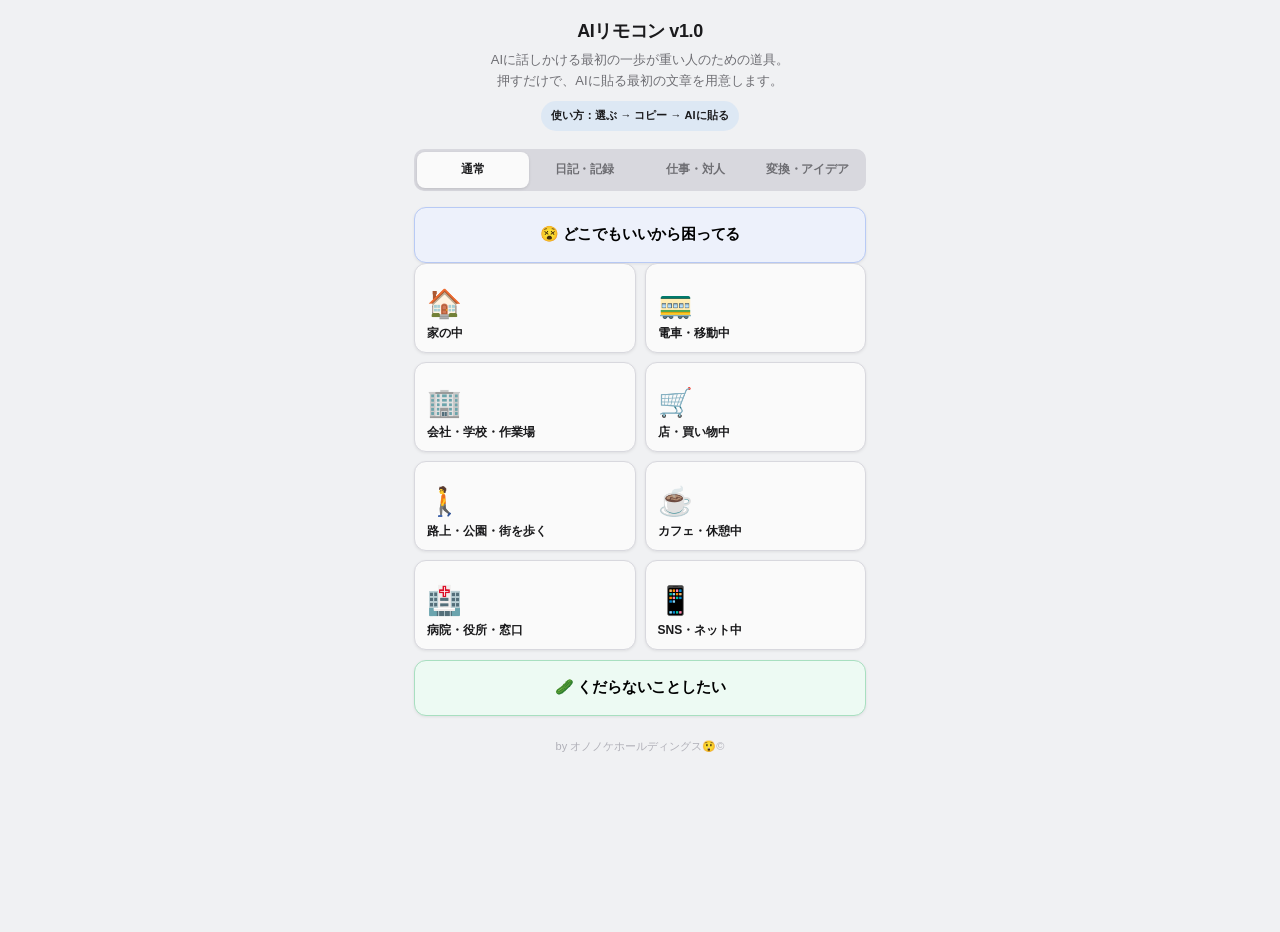
==== index.html @ 7f2ae462 "Add files via upload" ====
<!DOCTYPE html>
<html lang="ja">
<head>
<meta charset="UTF-8">
<meta name="viewport" content="width=device-width, initial-scale=1.0, maximum-scale=1.0, user-scalable=no">
<title>AIリモコン v1.0</title>
<style>
/* ─── 変数 ─── */
:root {
  --bg: #f0f1f3;
  --text: #1a1a1c;
  --sub: #6e6e73;
  --card: #fafafa;
  --border: #d8d8de;
  --primary: #0057c2;
  --primary-dk: #004aaa;
  --primary-light: rgba(0,87,194,.08);
  --wide-bg: #edf1fb;
  --wide-border: #b8caf5;
  --silly-bg: #edfaf3;
  --silly-border: #a8dfc0;
  --radius: 12px;
  --radius-sm: 9px;
  --pill: 24px;
  --shadow: 0 1px 3px rgba(0,0,0,0.08);
  --shadow-btn: 0 3px 10px rgba(0,87,194,.24);
  --ready-color: #0057c2;
}

/* ─── リセット ─── */
*, *::before, *::after {
  box-sizing: border-box;
  margin: 0; padding: 0;
  -webkit-tap-highlight-color: transparent;
  touch-action: manipulation;
}

html { height: 100%; }

body {
  font-family: -apple-system, BlinkMacSystemFont,
    "Hiragino Sans", "Hiragino Kaku Gothic ProN",
    "Noto Sans JP", sans-serif;
  background: var(--bg);
  color: var(--text);
  line-height: 1.55;
  min-height: 100dvh;
  padding-bottom: calc(32px + env(safe-area-inset-bottom, 0px));
}

#app {
  max-width: 480px;
  margin: 0 auto;
  min-height: 100dvh;
  display: flex;
  flex-direction: column;
}

/* ─── ヘッダー ─── */
#header {
  display: flex;
  align-items: center;
  padding: 8px 14px;
  background: var(--bg);
  position: sticky;
  top: 0;
  z-index: 10;
  border-bottom: 1px solid var(--border);
  min-height: 46px;
}
#header.hidden { display: none; }

#back-btn {
  background: none;
  border: none;
  color: var(--primary);
  font-size: 14px;
  font-weight: 600;
  padding: 8px 12px 8px 0;
  cursor: pointer;
  flex-shrink: 0;
  min-height: 44px;
  display: flex;
  align-items: center;
  gap: 4px;
  letter-spacing: -.1px;
}

#breadcrumb {
  font-size: 12px;
  color: var(--sub);
  margin-left: 2px;
  white-space: nowrap;
  overflow: hidden;
  text-overflow: ellipsis;
}

/* ─── メイン ─── */
main { flex: 1; padding: 18px 14px 0; }

.screen { display: none; animation: fadeIn .2s ease; }
.screen.active { display: block; }

/* ─── 画面タイトル ─── */
.screen-title {
  font-size: 19px;
  font-weight: 700;
  margin-bottom: 14px;
  letter-spacing: -.3px;
}

/* ─── トップ画面 ─── */
.top-lead {
  text-align: center;
  margin-bottom: 18px;
}
.top-lead-title {
  font-size: 18px;
  font-weight: 800;
  letter-spacing: -.4px;
}
.top-lead-sub {
  font-size: 13px;
  color: var(--sub);
  margin-top: 4px;
  line-height: 1.6;
}
.top-guide {
  display: inline-block;
  margin-top: 10px;
  padding: 6px 10px;
  border-radius: 999px;
  background: rgba(0,122,255,.08);
  color: var(--accent);
  font-size: 11px;
  font-weight: 700;
}

/* ワイドボタン */
.wide-btn {
  display: flex;
  align-items: center;
  justify-content: center;
  gap: 10px;
  width: 100%;
  padding: 16px 18px;
  border-radius: var(--radius);
  border: 1.5px solid var(--wide-border);
  background: var(--wide-bg);
  font-size: 15px;
  font-weight: 700;
  cursor: pointer;
  transition: transform .1s, opacity .1s;
  box-shadow: var(--shadow);
  user-select: none;
  min-height: 56px;
  text-align: center;
  letter-spacing: -.2px;
}
.wide-btn.silly {
  background: var(--silly-bg);
  border-color: var(--silly-border);
}
.wide-btn:active { transform: scale(.97); opacity: .82; }

/* 中央ラベル */
.section-label {
  font-size: 11px;
  font-weight: 700;
  color: var(--sub);
  text-align: center;
  margin: 14px 0 9px;
  letter-spacing: .5px;
  text-transform: uppercase;
}

/* カテゴリグリッド */
.cat-grid {
  display: grid;
  grid-template-columns: repeat(2, 1fr);
  gap: 9px;
}

.cat-btn {
  display: flex;
  flex-direction: column;
  align-items: flex-start;
  justify-content: flex-end;
  padding: 12px 12px 10px;
  background: var(--card);
  border: 1.5px solid var(--border);
  border-radius: var(--radius);
  cursor: pointer;
  transition: transform .1s, opacity .1s;
  min-height: 90px;
  box-shadow: var(--shadow);
  user-select: none;
  position: relative;
}
.cat-btn:active { transform: scale(.95); opacity: .82; }

.cat-icon {
  font-size: 28px;
  line-height: 1;
  margin-bottom: 7px;
  display: block;
}
.cat-label {
  font-size: 12px;
  font-weight: 700;
  line-height: 1.35;
  color: var(--text);
  text-align: left;
}

/* フッター */
.top-footer {
  margin-top: 22px;
  padding-bottom: 4px;
  text-align: center;
  font-size: 11px;
  color: #b0b0b8;
}

/* ─── シナリオ・アクションリスト ─── */
.list-wrap {
  display: flex;
  flex-direction: column;
  gap: 9px;
}

.list-item {
  padding: 11px 13px;
  background: var(--card);
  border: 1.5px solid var(--border);
  border-radius: var(--radius);
  font-size: 15px;
  font-weight: 500;
  cursor: pointer;
  transition: transform .1s, opacity .1s;
  box-shadow: var(--shadow);
  user-select: none;
  min-height: 62px;
  display: flex;
  flex-direction: column;
  align-items: flex-start;
  justify-content: center;
}
.list-item:active { transform: scale(.97); opacity: .78; }

.scenario-main {
  font-size: 15px;
  font-weight: 700;
  line-height: 1.35;
  color: var(--text);
}

.scenario-sub {
  margin-top: 3px;
  font-size: 12px;
  color: var(--sub);
  line-height: 1.35;
  white-space: nowrap;
  overflow: hidden;
  text-overflow: ellipsis;
  max-width: 100%;
}

.screen-lead {
  font-size: 13px;
  color: var(--sub);
  line-height: 1.6;
  margin-top: -8px;
  margin-bottom: 13px;
}

/* ─── プロンプト画面（v0.5） ─── */
.result-wrap {
  display: flex;
  flex-direction: column;
  gap: 13px;
}

/* READY バッジ */
.ready-badge {
  display: inline-flex;
  align-items: center;
  gap: 5px;
  font-size: 11px;
  font-weight: 700;
  color: var(--ready-color);
  letter-spacing: .6px;
  text-transform: uppercase;
  opacity: .75;
}
.ready-dot {
  width: 7px;
  height: 7px;
  border-radius: 50%;
  background: var(--ready-color);
  flex-shrink: 0;
}

/* メタ情報（location › scenario） */
.result-meta {
  font-size: 13px;
  color: var(--sub);
  line-height: 1.6;
  margin-top: 2px;
}
.result-meta strong {
  color: var(--text);
  font-weight: 600;
}

/* effectLabel */
.effect-label {
  font-size: 15px;
  font-weight: 600;
  color: var(--text);
  line-height: 1.55;
  letter-spacing: -.1px;
}

/* コピーボタン */
.copy-btn {
  background: var(--primary);
  color: #fff;
  border: none;
  border-radius: var(--pill);
  padding: 16px;
  font-size: 16px;
  font-weight: 700;
  cursor: pointer;
  text-align: center;
  transition: background .12s, transform .1s;
  letter-spacing: .2px;
  box-shadow: var(--shadow-btn);
  user-select: none;
  min-height: 54px;
  width: 100%;
  display: block;
}
.copy-btn:active { transform: scale(.97); background: var(--primary-dk); }

/* 「文言を見る・調整する」リンク */
.custom-toggle {
  background: none;
  border: none;
  color: var(--sub);
  font-size: 13px;
  font-weight: 500;
  cursor: pointer;
  text-align: center;
  width: 100%;
  padding: 6px 0;
  text-decoration: underline;
  text-underline-offset: 3px;
  text-decoration-color: rgba(110,110,115,.4);
  transition: color .12s;
}
.custom-toggle:active { color: var(--primary); }

/* カスタム編集エリア */
.custom-area {
  display: none;
  flex-direction: column;
  gap: 10px;
  background: var(--card);
  border: 1.5px solid var(--border);
  border-radius: var(--radius);
  padding: 14px;
  box-shadow: var(--shadow);
}
.custom-area.open { display: flex; }

.custom-area-title {
  font-size: 12px;
  font-weight: 700;
  color: var(--sub);
  letter-spacing: .4px;
  text-transform: uppercase;
}

.custom-textarea {
  width: 100%;
  min-height: 160px;
  max-height: 320px;
  overflow-y: auto;
  font-size: 16px;
  line-height: 1.7;
  color: var(--text);
  background: var(--bg);
  border: 1px solid var(--border);
  border-radius: var(--radius-sm);
  padding: 12px;
  resize: none;
  font-family: inherit;
  -webkit-appearance: none;
}
.custom-textarea:focus {
  outline: 2px solid var(--primary);
  outline-offset: 0;
}

.custom-copy-btn {
  background: var(--primary);
  color: #fff;
  border: none;
  border-radius: var(--pill);
  padding: 13px;
  font-size: 15px;
  font-weight: 700;
  cursor: pointer;
  text-align: center;
  transition: background .12s, transform .1s;
  box-shadow: var(--shadow-btn);
  user-select: none;
  min-height: 48px;
  width: 100%;
}
.custom-copy-btn:active { transform: scale(.97); background: var(--primary-dk); }

.custom-sub-btns {
  display: flex;
  gap: 9px;
}
.custom-sub-btn {
  flex: 1;
  background: var(--card);
  color: var(--sub);
  border: 1.5px solid var(--border);
  border-radius: var(--radius-sm);
  padding: 10px;
  font-size: 13px;
  font-weight: 600;
  cursor: pointer;
  text-align: center;
  transition: background .1s, transform .1s;
  min-height: 42px;
}
.custom-sub-btn:active { transform: scale(.97); background: #ebebef; }

/* ─── 外部AIリンク ─── */
.ai-section {
  display: flex;
  flex-direction: column;
  gap: 9px;
  padding-top: 2px;
}
.ai-label {
  font-size: 12px;
  color: var(--sub);
  text-align: center;
}
.ai-grid {
  display: grid;
  grid-template-columns: repeat(2, 1fr);
  gap: 9px;
}
.ai-btn {
  display: flex;
  align-items: center;
  justify-content: center;
  gap: 5px;
  padding: 0 10px;
  min-height: 46px;
  background: var(--card);
  border: 1.5px solid var(--border);
  border-radius: var(--radius-sm);
  font-size: 13px;
  font-weight: 600;
  color: var(--text);
  text-decoration: none;
  cursor: pointer;
  transition: transform .1s, opacity .1s, background .1s;
  box-shadow: var(--shadow);
  user-select: none;
  text-align: center;
}
.ai-btn:active { transform: scale(.95); opacity: .78; background: #ebebef; }
.ai-icon { font-size: 16px; flex-shrink: 0; line-height: 1; }

/* ─── トースト ─── */
#toast {
  position: fixed;
  bottom: calc(28px + env(safe-area-inset-bottom, 0px));
  left: 50%;
  transform: translateX(-50%);
  background: rgba(26,26,28,.88);
  color: #fff;
  padding: 11px 22px;
  border-radius: 22px;
  font-size: 13px;
  font-weight: 500;
  z-index: 100;
  opacity: 1;
  transition: opacity .4s ease;
  white-space: nowrap;
  backdrop-filter: blur(8px);
  -webkit-backdrop-filter: blur(8px);
  pointer-events: none;
}
#toast.hidden { opacity: 0; }


/* ─── セグメント切り替え ─── */
.mode-seg {
  display: flex;
  gap: 0;
  background: var(--border);
  border-radius: 10px;
  padding: 3px;
  margin-bottom: 16px;
}
.mode-seg-btn {
  flex: 1;
  background: none;
  border: none;
  border-radius: 8px;
  padding: 6px 6px;
  font-size: 11.5px;
  font-weight: 600;
  color: var(--sub);
  cursor: pointer;
  transition: background .15s, color .15s;
  min-height: 36px;
  letter-spacing: -.2px;
}
.mode-seg-btn.active {
  background: var(--card);
  color: var(--text);
  box-shadow: 0 1px 3px rgba(0,0,0,.12);
}
.mode-seg-btn:active { opacity: .75; }


/* ─── 仕事・対人面 ─── */
.social-lead {
  font-size: 14px;
  color: var(--text);
  line-height: 1.7;
  margin-bottom: 8px;
  font-weight: 500;
}
.diary-note,
.social-note {
  font-size: 11px;
  color: var(--sub);
  line-height: 1.6;
  margin-bottom: 16px;
  padding: 8px 10px;
  background: rgba(0,0,0,.04);
  border-radius: 6px;
}


/* ─── 変換面 ─── */
.creative-lead {
  font-size: 14px;
  color: var(--text);
  line-height: 1.7;
  margin-bottom: 8px;
  font-weight: 500;
}
.creative-note {
  font-size: 11px;
  color: var(--sub);
  line-height: 1.6;
  margin-bottom: 16px;
  padding: 8px 10px;
  background: rgba(0,0,0,.04);
  border-radius: 6px;
}
/* ─── 日記・記録面 ─── */
.diary-lead {
  font-size: 13px;
  color: var(--sub);
  line-height: 1.65;
  margin-bottom: 16px;
}
.diary-list {
  display: flex;
  flex-direction: column;
  gap: 9px;
}
.diary-btn {
  display: flex;
  flex-direction: column;
  align-items: flex-start;
  padding: 14px 14px 12px;
  background: var(--card);
  border: 1.5px solid var(--border);
  border-radius: var(--radius);
  cursor: pointer;
  transition: transform .1s, opacity .1s;
  box-shadow: var(--shadow);
  user-select: none;
  min-height: 68px;
  position: relative;
}
.diary-btn::before {
  content: '';
  position: absolute;
  left: 0; top: 0; bottom: 0;
  width: 4px;
  border-radius: var(--radius) 0 0 var(--radius);
  background: #7c6af7;
}
.diary-btn:active { transform: scale(.97); opacity: .78; }
.diary-btn-main {
  font-size: 15px;
  font-weight: 700;
  color: var(--text);
  line-height: 1.35;
  padding-left: 4px;
}
.diary-btn-sub {
  margin-top: 4px;
  font-size: 12px;
  color: var(--sub);
  line-height: 1.35;
  padding-left: 4px;
}

/* ─── ヒアリング情報（prompt画面） ─── */
.hearing-info {
  display: flex;
  flex-direction: column;
  gap: 3px;
  padding: 10px 13px;
  background: #f3f0ff;
  border: 1.5px solid #c8bef7;
  border-radius: var(--radius-sm);
  font-size: 12px;
  color: #5a4db0;
  line-height: 1.55;
}
.hearing-info.hidden { display: none; }
.hearing-info-row { display: flex; align-items: baseline; gap: 5px; }
.hearing-info-icon { font-size: 13px; flex-shrink: 0; }

@keyframes fadeIn {
  from { opacity: 0; transform: translateY(6px); }
  to   { opacity: 1; transform: translateY(0); }
}
</style>
</head>
<body>
<div id="app">

  <!-- ヘッダー -->
  <header id="header" class="hidden">
    <button id="back-btn" type="button">◀ 戻る</button>
    <div id="breadcrumb"></div>
  </header>

  <main id="main">

    <!-- 画面1: location -->
    <section id="screen-location" class="screen active">
      <div class="top-lead">
        <div class="top-lead-title">AIリモコン v1.0</div>
        <div class="top-lead-sub">AIに話しかける最初の一歩が重い人のための道具。<br>押すだけで、AIに貼る最初の文章を用意します。</div>
        <div class="top-guide">使い方：選ぶ → コピー → AIに貼る</div>
      </div>


      <!-- 面切り替えセグメント -->
      <div class="mode-seg" id="mode-seg">
        <button class="mode-seg-btn active" type="button" data-mode="default">通常</button>
        <button class="mode-seg-btn" type="button" data-mode="diary">日記・記録</button>
        <button class="mode-seg-btn" type="button" data-mode="social">仕事・対人</button>
        <button class="mode-seg-btn" type="button" data-mode="creative">変換・アイデア</button>
      </div>

      <div id="mode-default">
      <button class="wide-btn" type="button" data-loc="anywhere">😵 どこでもいいから困ってる</button>

      <div class="cat-grid" id="cat-grid">
        <!-- JSで生成 -->
      </div>

      <button class="wide-btn silly" type="button" data-loc="silly" style="margin-top:10px;">🥒 くだらないことしたい</button>


      </div><!-- /mode-default -->

      <!-- 変換面 -->
      <div id="mode-creative" style="display:none;">
        <p class="creative-lead">日常の違和感や重い話を、AIに渡せる言葉へ。<br>言語化・寸劇化・アイデア化の入口を作ります。</p>
        <p class="creative-note">このリモコン内には、あなたの内容を入力・保存しません。<br>出てきた文章はたたき台として、最後は自分の感覚で調整してください。</p>
        <div class="cat-grid" id="creative-grid"></div>
      </div>

      <!-- 日記・記録面 -->
      <div id="mode-diary" style="display:none;">
        <p class="diary-lead">今日のこと・気持ち・生活ログを、AIに聞いてもらいながら整理します。<br>ボタンを押して、AIに貼る最初の文章をコピーします。</p>
        <p class="diary-note">このリモコン内には、あなたの内容を入力・保存しません。<br>出てきた文章はたたき台として、最後は自分の感覚で調整してください。</p>
        <div class="cat-grid" id="diary-grid"></div>
      </div>

      <!-- 仕事・対人面 -->
      <div id="mode-social" style="display:none;">
        <p class="social-lead">断る・返信する・確認するなど、人との言葉を整えます。<br>本音の芯は残しつつ、社会と事故りにくい文章にします。</p>
        <p class="social-note">このリモコン内には、あなたの内容を入力・保存しません。<br>AIの返答はたたき台として、最後は自分の言葉に調整してください。</p>
        <div class="cat-grid" id="social-grid"></div>
      </div>

      <div class="top-footer">by オノノケホールディングス😲©️</div>
    </section>

    <!-- 画面2: scenario -->
    <section id="screen-scenario" class="screen">
      <h2 class="screen-title" id="scenario-title">何に困ってる？</h2>
      <p id="scenario-lead" class="screen-lead"></p>
      <div class="list-wrap" id="scenario-list"></div>
    </section>

    <!-- 画面3: action（actionsが2つ以上の場合のみ使用） -->
    <section id="screen-action" class="screen">
      <h2 class="screen-title">AIに何をさせたい？</h2>
      <div class="list-wrap" id="action-list"></div>
    </section>

    <!-- 画面4: prompt (v0.5) -->
    <section id="screen-prompt" class="screen">
      <div class="result-wrap">

        <!-- READY バッジ -->
        <div class="ready-badge"><span class="ready-dot"></span>READY</div>

        <!-- location › scenario -->
        <div class="result-meta" id="result-meta"></div>

        <!-- effectLabel -->
        <div class="effect-label" id="effect-label">AIに貼る文章を用意しました。</div>


        <!-- ヒアリング情報（hearing型のみ表示） -->
        <div class="hearing-info hidden" id="hearing-info">
          <div class="hearing-info-row"><span class="hearing-info-icon">💬</span><span id="hearing-count-text"></span></div>
          <div class="hearing-info-row"><span class="hearing-info-icon">📝</span><span id="hearing-output-text"></span></div>
        </div>

        <!-- コピーボタン -->
        <button class="copy-btn" id="copy-btn" type="button">コピーする</button>

        <!-- 外部AIリンク -->
        <div class="ai-section">
          <p class="ai-label">コピーしたら、下のAIに貼ってください</p>
          <div class="ai-grid">
            <a href="https://chatgpt.com/" target="_blank" rel="noopener noreferrer" class="ai-btn">
              <span class="ai-icon">🤖</span>ChatGPTを開く
            </a>
            <a href="https://gemini.google.com/" target="_blank" rel="noopener noreferrer" class="ai-btn">
              <span class="ai-icon">✨</span>Geminiを開く
            </a>
            <a href="https://copilot.microsoft.com/" target="_blank" rel="noopener noreferrer" class="ai-btn">
              <span class="ai-icon">🪟</span>Copilotを開く
            </a>
            <a href="https://claude.ai/" target="_blank" rel="noopener noreferrer" class="ai-btn">
              <span class="ai-icon">🌿</span>Claudeを開く
            </a>
          </div>
        </div>

        <!-- 文言を見る・調整する -->
        <button class="custom-toggle" id="custom-toggle" type="button">文言を見る・調整する</button>

        <!-- カスタム編集エリア（初期非表示） -->
        <div class="custom-area" id="custom-area">
          <div class="custom-area-title">文言を調整</div>
          <textarea class="custom-textarea" id="custom-textarea" rows="6"></textarea>
          <button class="custom-copy-btn" id="custom-copy-btn" type="button">この文でコピーする</button>
          <div class="custom-sub-btns">
            <button class="custom-sub-btn" id="custom-reset-btn" type="button">元に戻す</button>
            <button class="custom-sub-btn" id="custom-close-btn" type="button">閉じる</button>
          </div>
        </div>

      </div>
    </section>

  </main>

  <div id="toast" class="toast hidden">コピーしました 📋</div>
</div>

<!-- ─── データ ─── -->
<script type="application/json" id="app-data">
{
  "locations": [
    {
      "id": "anywhere",
      "label": "😵 どこでもいいから困ってる",
      "role": "wide",
      "scenarios": [
        {
          "id": "anywhere_chaos",
          "label": "頭がぐちゃぐちゃ",
          "tags": [
            "🧩 この悩み、どう扱う？",
            "😲 何が起こったんだ"
          ],
          "actions": [
            {
              "id": "anywhere_chaos_sort",
              "label": "整理してほしい",
              "mode": "standby",
              "commonPrompt": "今、頭の中がぐちゃぐちゃです。いろいろなことが混ざっていて、何がどう絡んでいるかわかりません。私がこれから状況を話すので、感情・事実・やること・後回しにしていいことに分けて整理してください。まだ詳しい内容は送っていないので、次の入力を待ってください。",
              "effectLabel": "AIに「頭の中の整理」を頼む文章を用意しました。"
            }
          ],
          "subLabel": "何が何に絡まっているかわからない"
        },
        {
          "id": "anywhere_whatisit",
          "label": "ようは何なのかわからない",
          "tags": [
            "🤯 だからなんだ"
          ],
          "actions": [
            {
              "id": "anywhere_whatisit_core",
              "label": "核心を出してほしい",
              "mode": "standby",
              "commonPrompt": "これから、気になっていること・モヤモヤしていることを送ります。「だからなんだ」「ようは何が言いたい」「それで何をしたい」の3つに分けて、核心だけ短く整理してください。まだ内容は送っていないので、次の入力を待ってください。",
              "effectLabel": "AIに「核心の言語化」を頼む文章を用意しました。"
            }
          ],
          "subLabel": "気になっているのに言葉にならない"
        },
        {
          "id": "anywhere_body",
          "label": "体がつらい",
          "tags": [
            "🧩 この悩み、どう扱う？"
          ],
          "actions": [
            {
              "id": "anywhere_body_ease",
              "label": "今できることを教えてほしい",
              "mode": "standby",
              "commonPrompt": "体がつらいです。診断ではなく、今この瞬間に少しだけ楽になれる行動を1〜2個だけ教えてください。大げさな対策ではなく、今すぐできる小さいことにしてください。まだ詳しい状況は送っていないので、次の入力を待ってください。",
              "effectLabel": "AIに「今すぐできる小さな楽になり方」を頼む文章を用意しました。"
            }
          ],
          "subLabel": "動く気がしない、でも何かしたい"
        },
        {
          "id": "anywhere_lighten",
          "label": "くだらなくして軽くしたい",
          "tags": [
            "🥒 くだらなく広げる"
          ],
          "actions": [
            {
              "id": "anywhere_lighten_silly",
              "label": "くだらなく広げてほしい",
              "mode": "standby",
              "commonPrompt": "これから、今の状況や悩みを送ります。本質は残したまま、くだらない例え・生活感のある比喩・小さな寸劇のような形で、少し笑える方向に広げてください。深刻にしすぎず、でもただふざけるだけにもしないでください。まだ内容は送っていないので、次の入力を待ってください。",
              "effectLabel": "AIに「くだらなく軽くする変換」を頼む文章を用意しました。"
            }
          ],
          "subLabel": "重いままだと動けない"
        },
        {
          "id": "anywhere_stuck",
          "label": "とにかく困っている",
          "tags": [
            "🧩 この悩み、どう扱う？"
          ],
          "actions": [
            {
              "id": "anywhere_stuck_first",
              "label": "最初の一手を出してほしい",
              "mode": "standby",
              "commonPrompt": "とにかく困っています。状況を大きくしすぎず、今できる一手を1つだけ出してください。解決策の全部ではなく、最初の小さい一歩だけでいいです。まだ詳しい状況は送っていないので、次の入力を待ってください。",
              "effectLabel": "AIに「最初の一手」を頼む文章を用意しました。"
            }
          ],
          "subLabel": "何から手をつけるかもわからない"
        }
      ],
      "screenTitle": "今、脳内で何が起きてる？",
      "screenLead": "場所を選ぶ余裕がない時の、最初の避難口です。",
      "remoteMode": "default"
    },
    {
      "id": "home",
      "label": "🏠 家の中",
      "role": "生活起動リモコン",
      "scenarios": [
        {
          "id": "home_morning_stuck",
          "label": "起きたけど動けない",
          "tags": [
            "😲 何が起こったんだ",
            "🧩 この悩み、どう扱う？"
          ],
          "actions": [
            {
              "id": "home_morning_stuck_first",
              "label": "最初の一手を出す",
              "mode": "standby",
              "commonPrompt": "私は今、家の中にいます。起きたけど動けません。気合いではなく、今の状態を整理して、今日の最初の一手をひとつだけ出してください。大きな計画ではなく、今すぐできる小さい行動にしてください。まだ詳しい状況は送っていないので、次の入力を待ってください。",
              "effectLabel": "AIに「今日の最初の一手」を頼む文章を用意しました。"
            }
          ],
          "subLabel": "布団から出る最初の一手がない"
        },
        {
          "id": "home_nothing_todo",
          "label": "何していいかわからない",
          "tags": [
            "🧩 この悩み、どう扱う？"
          ],
          "actions": [
            {
              "id": "home_nothing_todo_suggest",
              "label": "今できることを提案してほしい",
              "mode": "standby",
              "commonPrompt": "家にいますが、何をしていいかわかりません。やりたいことも、やるべきことも、ぼんやりしています。今の気分や状況を少し話すので、今日できそうなことを3つくらい提案してください。大きなことではなく、30分以内でできるものにしてください。まだ詳しい状況は送っていないので、次の入力を待ってください。",
              "effectLabel": "AIに「今日できそうなことの提案」を頼む文章を用意しました。"
            }
          ],
          "subLabel": "順番が見えない"
        },
        {
          "id": "home_messy",
          "label": "部屋が散らかっている",
          "tags": [
            "🧩 この悩み、どう扱う？"
          ],
          "actions": [
            {
              "id": "home_messy_start",
              "label": "片付けの入口を作ってほしい",
              "mode": "standby",
              "commonPrompt": "部屋が散らかっています。全部一気に片付けようとすると動けなくなるので、今すぐ1分でできる片付けの入口を1つだけ教えてください。「まずここだけ」という場所や行動を提案してください。",
              "effectLabel": "AIに「片付けの入口づくり」を頼む文章を用意しました。"
            }
          ],
          "subLabel": "どこから手をつけるかがわからない"
        },
        {
          "id": "home_food",
          "label": "何食べるか決められない",
          "tags": [
            "🧩 この悩み、どう扱う？"
          ],
          "actions": [
            {
              "id": "home_food_decide",
              "label": "決めてほしい",
              "mode": "standby",
              "commonPrompt": "家にいて、何を食べるか決められません。今の気分・冷蔵庫の状況・時間帯などを少し話すので、今日の食事を1つ決めてください。選択肢を増やすのではなく、「これにしよう」と1つ背中を押してください。まだ詳しい状況は送っていないので、次の入力を待ってください。",
              "effectLabel": "AIに「今日の食事を1つ決めること」を頼む文章を用意しました。"
            }
          ],
          "subLabel": "考えるのが面倒くさくなってきた"
        },
        {
          "id": "home_phone_loop",
          "label": "スマホで時間が溶ける",
          "subLabel": "やめたいのか休みたいのか曖昧",
          "tags": [
            "😲 何が起こったんだ",
            "🧩 この悩み、どう扱う？"
          ],
          "actions": [
            {
              "id": "home_phone_loop_break",
              "label": "抜け出す入口を作ってほしい",
              "mode": "standby",
              "commonPrompt": "スマホだけ見て時間が溶けています。やめようと思っているのにやめられません。責めずに、今この瞬間にスマホから離れるための小さい行動を1つだけ教えてください。",
              "effectLabel": "AIに「スマホ時間から抜ける最初の一手」を頼む文章を用意しました。"
            }
          ]
        }
      ],
      "screenTitle": "家の中で、今どれが近い？",
      "screenLead": "生活を1ミリだけ、無理なく動かすための入口です。",
      "remoteMode": "default"
    },
    {
      "id": "silly",
      "label": "🥒 くだらないことしたい",
      "role": "くだらなさリモコン",
      "scenarios": [
        {
          "id": "silly_expand",
          "label": "くだらなく広げてほしい",
          "tags": [
            "🥒 くだらなく広げる"
          ],
          "actions": [
            {
              "id": "silly_expand_go",
              "label": "広げてほしい",
              "mode": "standby",
              "commonPrompt": "これから、何かを送ります。本質は残したまま、くだらない例え・生活感のある比喩・小さな寸劇のような形で、少し笑える方向に広げてください。意味があってもなくても構いません。まだ内容は送っていないので、次の入力を待ってください。",
              "effectLabel": "AIに「くだらなく広げること」を頼む文章を用意しました。"
            }
          ],
          "subLabel": "何かをちょっとずらしたい"
        },
        {
          "id": "silly_funny",
          "label": "面白いこと言ってほしい",
          "tags": [
            "🥒 くだらなく広げる"
          ],
          "actions": [
            {
              "id": "silly_funny_go",
              "label": "何か言ってほしい",
              "mode": "standby",
              "commonPrompt": "これから、今の状況や気分を送ります。それを受けて、面白いことを1つ言ってください。笑えなくてもいいです。ただ少しずれた方向に転がしてください。まだ内容は送っていないので、次の入力を待ってください。",
              "effectLabel": "AIに「少しずれた面白いこと」を頼む文章を用意しました。"
            }
          ],
          "subLabel": "笑えなくてもいい、ちょっとずれれば"
        },
        {
          "id": "silly_shift",
          "label": "予定調和をずらしてほしい",
          "tags": [
            "🥒 くだらなく広げる"
          ],
          "actions": [
            {
              "id": "silly_shift_go",
              "label": "ずらしてほしい",
              "mode": "standby",
              "commonPrompt": "これから、よくある状況・ありきたりな話・当たり前のことを送ります。それを「でも実は」「逆に言うと」「別の星から見ると」のような視点でずらしてください。正しくなくていいです。少しだけ違う角度から見せてください。まだ内容は送っていないので、次の入力を待ってください。",
              "effectLabel": "AIに「予定調和をずらす見方」を頼む文章を用意しました。"
            }
          ],
          "subLabel": "当たり前を別の角度から見たい"
        },
        {
          "id": "silly_drama",
          "label": "小さな寸劇にしてほしい",
          "tags": [
            "🥒 くだらなく広げる"
          ],
          "actions": [
            {
              "id": "silly_drama_go",
              "label": "寸劇にしてほしい",
              "mode": "standby",
              "commonPrompt": "これから、今の状況や出来事を送ります。それを登場人物が2〜3人いる短い寸劇にしてください。大げさでも地味でも構いません。読んで少し笑えるか、少し「なるほど」と思えるものにしてください。まだ内容は送っていないので、次の入力を待ってください。",
              "effectLabel": "AIに「小さな寸劇への変換」を頼む文章を用意しました。"
            }
          ],
          "subLabel": "登場人物がいる小さい話にしたい"
        },
        {
          "id": "silly_metaphor",
          "label": "変な例えにしてほしい",
          "tags": [
            "🥒 くだらなく広げる"
          ],
          "actions": [
            {
              "id": "silly_metaphor_go",
              "label": "例えてほしい",
              "mode": "standby",
              "commonPrompt": "これから、何かを送ります。それを、全然関係なさそうなものに例えてください。例えが正確でなくていいです。「なんでそれ？」と思えるくらいずれた例えが理想です。まだ内容は送っていないので、次の入力を待ってください。",
              "effectLabel": "AIに「なんでそれ？な例え」を頼む文章を用意しました。"
            }
          ],
          "subLabel": "なんでそれ？と思われるくらいずれた例えがいい"
        }
      ],
      "screenTitle": "どうくだらなくする？",
      "screenLead": "重いものを、くだらない器に移すための安全地帯です。",
      "remoteMode": "default"
    },
    {
      "id": "train",
      "label": "🚃 電車・移動中",
      "role": "移動中リモコン",
      "scenarios": [
        {
          "id": "train_bored",
          "label": "なんか暇",
          "tags": [
            "🥒 くだらなく広げる"
          ],
          "actions": [
            {
              "id": "train_bored_play",
              "label": "暇つぶしを作ってほしい",
              "mode": "standby",
              "commonPrompt": "電車に乗っていて暇です。目を閉じてできる遊び・頭の中だけで完結する考えごと・スマホを見ながらできる軽い遊びを1つ提案してください。難しくなくていいです。まだ詳しい状況は送っていないので、次の入力を待ってください。",
              "effectLabel": "AIに「移動中の暇つぶし提案」を頼む文章を用意しました。"
            }
          ],
          "subLabel": "でも何もしたくない気もする"
        },
        {
          "id": "train_sign",
          "label": "広告や言葉が気になった",
          "tags": [
            "😲 何が起こったんだ",
            "🕵️ これほんと？"
          ],
          "actions": [
            {
              "id": "train_sign_expand",
              "label": "広げてほしい",
              "mode": "standby",
              "commonPrompt": "電車の中で、気になった広告・言葉・文章がありました。これから送るので、それが何を言おうとしているのか・どんな背景があるのか・面白い見方はないかを教えてください。まだ内容は送っていないので、次の入力を待ってください。",
              "effectLabel": "AIに「気になった言葉の背景と広がり」を頼む文章を用意しました。"
            }
          ],
          "subLabel": "読んだけどよくわからない"
        },
        {
          "id": "train_info",
          "label": "この情報ほんと？",
          "tags": [
            "🕵️ これほんと？"
          ],
          "actions": [
            {
              "id": "train_info_check",
              "label": "確認してほしい",
              "mode": "standby",
              "commonPrompt": "移動中に気になった情報があります。これから送るので、断定できること・推論に留まること・確認が必要なことを分けて整理してください。本当か嘘かを急いで決めつけず、根拠と確認ポイントも教えてください。まだ内容は送っていないので、次の入力を待ってください。",
              "effectLabel": "AIに「情報の真偽の整理」を頼む文章を用意しました。"
            }
          ],
          "subLabel": "確かめたいけど調べる気力がない"
        },
        {
          "id": "train_after",
          "label": "降りた後に何をするか決めたい",
          "tags": [
            "🧩 この悩み、どう扱う？"
          ],
          "actions": [
            {
              "id": "train_after_decide",
              "label": "決めてほしい",
              "mode": "standby",
              "commonPrompt": "電車に乗っています。降りた後に何をするか決められていません。今の状況や選択肢を少し話すので、降りてから最初にやることを1つだけ決めてください。迷いを増やすのではなく、「これにしよう」と1つ背中を押してください。まだ詳しい状況は送っていないので、次の入力を待ってください。",
              "effectLabel": "AIに「降りた後の最初の行動を1つ決めること」を頼む文章を用意しました。"
            }
          ],
          "subLabel": "乗っているうちに決めたい"
        },
        {
          "id": "train_head_full",
          "label": "頭の中が混んできた",
          "tags": [
            "🧩 この悩み、どう扱う？"
          ],
          "actions": [
            {
              "id": "train_head_full_sort",
              "label": "整理してほしい",
              "mode": "standby",
              "commonPrompt": "移動中に頭の中が混んできました。いろいろなことが混ざっています。これから話すので、今考えていることを「今日やること」「後でいいこと」「考えなくていいこと」に分けて整理してください。まだ詳しい内容は送っていないので、次の入力を待ってください。",
              "effectLabel": "AIに「頭の中の交通整理」を頼む文章を用意しました。"
            }
          ],
          "subLabel": "いろいろなことが重なっている"
        }
      ],
      "screenTitle": "移動中のいま、どう過ごす？",
      "screenLead": "動けない時間を、少しだけ扱いやすくします。",
      "remoteMode": "default"
    },
    {
      "id": "work",
      "label": "🏢 会社・学校・作業場",
      "role": "作業起動リモコン",
      "scenarios": [
        {
          "id": "work_too_much",
          "label": "やることが多すぎて止まっている",
          "tags": [
            "🧩 この悩み、どう扱う？"
          ],
          "actions": [
            {
              "id": "work_too_much_first",
              "label": "最初の一手を出してほしい",
              "mode": "standby",
              "commonPrompt": "やることが多すぎて止まっています。全部を整理しようとするとさらに動けなくなります。今日の最初の一手を1つだけ出してください。大きなことではなく、今すぐ5分で始められるものにしてください。まだ詳しい状況は送っていないので、次の入力を待ってください。",
              "effectLabel": "AIに「やること多すぎる時の最初の一手」を頼む文章を用意しました。"
            }
          ],
          "subLabel": "全部見えているのに動けない"
        },
        {
          "id": "work_sleepy",
          "label": "眠い・集中できない",
          "tags": [
            "🧩 この悩み、どう扱う？"
          ],
          "actions": [
            {
              "id": "work_sleepy_recover",
              "label": "今できることを教えてほしい",
              "mode": "standby",
              "commonPrompt": "眠くて集中できません。気合いではなく、今の状態で少しだけ集中力を取り戻せる小さい行動を1〜2個教えてください。大げさな対策ではなく、今すぐできるものにしてください。",
              "effectLabel": "AIに「眠い時に集中を取り戻す小さな行動」を頼む文章を用意しました。"
            }
          ],
          "subLabel": "気合いではどうにもならない"
        },
        {
          "id": "work_reply",
          "label": "返信文を作りたい",
          "tags": [
            "🗣️ 英語圏ならどう言う？"
          ],
          "actions": [
            {
              "id": "work_reply_draft",
              "label": "下書きを作ってほしい",
              "mode": "standby",
              "commonPrompt": "返信文を作りたいです。これから状況・相手・伝えたいことを送るので、丁寧すぎず、でも失礼にならない返信文の下書きを作ってください。そのまま使えるものと、少しカジュアルなものの2パターンあると助かります。まだ詳しい内容は送っていないので、次の入力を待ってください。",
              "effectLabel": "AIに「返信文の下書き作成」を頼む文章を用意しました。"
            }
          ],
          "subLabel": "何と言えばいいか迷っている"
        },
        {
          "id": "work_decline",
          "label": "断りたい",
          "tags": [
            "🗣️ 英語圏ならどう言う？"
          ],
          "actions": [
            {
              "id": "work_decline_draft",
              "label": "断り文を作ってほしい",
              "mode": "standby",
              "commonPrompt": "断りたいことがあります。これから状況・相手・断りたい内容を送るので、角が立たない断り文を作ってください。言い訳っぽくならず、でも冷たくもない文にしてください。まだ詳しい内容は送っていないので、次の入力を待ってください。",
              "effectLabel": "AIに「角が立たない断り文の作成」を頼む文章を用意しました。"
            }
          ],
          "subLabel": "角が立たない断り方がわからない"
        },
        {
          "id": "work_unclear",
          "label": "説明されたけどようは何かわからない",
          "tags": [
            "🤯 だからなんだ"
          ],
          "actions": [
            {
              "id": "work_unclear_core",
              "label": "核心を出してほしい",
              "mode": "standby",
              "commonPrompt": "説明を受けたのですが、ようは何なのかわかりません。これから聞いた内容を送るので、「つまり何をしてほしいのか」「何が重要なのか」「何をしなくていいのか」を短く整理してください。まだ詳しい内容は送っていないので、次の入力を待ってください。",
              "effectLabel": "AIに「説明の核心の言語化」を頼む文章を用意しました。"
            }
          ],
          "subLabel": "つまり何をすればいいのか不明"
        }
      ],
      "screenTitle": "現場で、今どこが詰まってる？",
      "screenLead": "人とタスクと空気を、事故りにくい一手へ戻します。",
      "remoteMode": "default"
    },
    {
      "id": "shop",
      "label": "🛒 店・買い物中",
      "role": "買い物リモコン",
      "scenarios": [
        {
          "id": "shop_hesitate",
          "label": "買うか迷っている",
          "tags": [
            "🧩 この悩み、どう扱う？"
          ],
          "actions": [
            {
              "id": "shop_hesitate_decide",
              "label": "決めてほしい",
              "mode": "standby",
              "commonPrompt": "買うか迷っています。これから商品・値段・迷っている理由を送るので、「買う」か「やめる」か、どちらかに背中を押してください。長い分析ではなく、短く決めてください。まだ詳しい内容は送っていないので、次の入力を待ってください。",
              "effectLabel": "AIに「買う・やめるの背中を押すこと」を頼む文章を用意しました。"
            }
          ],
          "subLabel": "どちらかに背中を押してほしい"
        },
        {
          "id": "shop_compare",
          "label": "商品を比較したい",
          "tags": [
            "🕵️ これほんと？"
          ],
          "actions": [
            {
              "id": "shop_compare_table",
              "label": "比べてほしい",
              "mode": "standby",
              "commonPrompt": "商品を比較したいです。これから比べたい商品・スペック・気になるポイントを送るので、わかりやすく整理してください。どちらがどんな人に向いているかも教えてください。まだ詳しい内容は送っていないので、次の入力を待ってください。",
              "effectLabel": "AIに「商品の比較整理」を頼む文章を用意しました。"
            }
          ],
          "subLabel": "違いが整理できていない"
        },
        {
          "id": "shop_review",
          "label": "レビューや宣伝が本当か気になる",
          "tags": [
            "🕵️ これほんと？"
          ],
          "actions": [
            {
              "id": "shop_review_check",
              "label": "確認してほしい",
              "mode": "standby",
              "commonPrompt": "商品のレビューや宣伝文句が本当かどうか気になります。これから内容を送るので、信頼できそうな点・怪しい点・確認すべき点を分けて教えてください。まだ詳しい内容は送っていないので、次の入力を待ってください。",
              "effectLabel": "AIに「レビューの怪しい点の整理」を頼む文章を用意しました。"
            }
          ],
          "subLabel": "良いことしか書いてない気がする"
        },
        {
          "id": "shop_staff",
          "label": "店員にどう言えばいいかわからない",
          "tags": [
            "🗣️ 英語圏ならどう言う？"
          ],
          "actions": [
            {
              "id": "shop_staff_phrase",
              "label": "言い方を教えてほしい",
              "mode": "standby",
              "commonPrompt": "店員に何かを伝えたいのですが、どう言えばいいかわかりません。これから状況・伝えたいこと・困っていることを送るので、自然な言い方を教えてください。丁寧すぎず、でも失礼にならない言い方にしてください。まだ詳しい内容は送っていないので、次の入力を待ってください。",
              "effectLabel": "AIに「店員への自然な言い方」を頼む文章を用意しました。"
            }
          ],
          "subLabel": "伝えたいことがあるのに言葉にならない"
        },
        {
          "id": "shop_impulse",
          "label": "衝動買いかもしれない",
          "tags": [
            "🧩 この悩み、どう扱う？"
          ],
          "actions": [
            {
              "id": "shop_impulse_check",
              "label": "確認してほしい",
              "mode": "standby",
              "commonPrompt": "これから買おうとしている商品について話します。衝動買いかどうか確認したいので、「本当に必要か」「後で後悔しないか」を短く整理してください。責めずに、冷静に判断できるよう手伝ってください。まだ詳しい内容は送っていないので、次の入力を待ってください。",
              "effectLabel": "AIに「衝動買いかどうかの冷静な確認」を頼む文章を用意しました。"
            }
          ],
          "subLabel": "後で後悔するかもと思っている"
        }
      ],
      "screenTitle": "商品の前で、何に迷ってる？",
      "screenLead": "買う・比べる・疑うを、その場で少し軽くします。",
      "remoteMode": "default"
    },
    {
      "id": "street",
      "label": "🚶 路上・公園・街を歩く",
      "role": "外出リモコン",
      "scenarios": [
        {
          "id": "street_wander",
          "label": "なんとなく歩いている",
          "tags": [
            "🥒 くだらなく広げる"
          ],
          "actions": [
            {
              "id": "street_wander_play",
              "label": "今の状況を面白くしてほしい",
              "mode": "standby",
              "commonPrompt": "なんとなく歩いています。今いる場所・時間・気分を少し話すので、今この瞬間を少し面白くする見方や遊びを1つ提案してください。大げさなことではなく、歩きながらできるものにしてください。まだ詳しい状況は送っていないので、次の入力を待ってください。",
              "effectLabel": "AIに「今この場所を少し面白くする見方」を頼む文章を用意しました。"
            }
          ],
          "subLabel": "目的地はあるけど気分がない"
        },
        {
          "id": "street_where",
          "label": "次にどこへ行くか迷っている",
          "tags": [
            "🧩 この悩み、どう扱う？"
          ],
          "actions": [
            {
              "id": "street_where_decide",
              "label": "決めてほしい",
              "mode": "standby",
              "commonPrompt": "次にどこへ行くか迷っています。今いる場所・時間・気分・選択肢を少し話すので、「ここへ行こう」と1つ決めてください。選択肢を増やすのではなく、1つに絞ってください。まだ詳しい状況は送っていないので、次の入力を待ってください。",
              "effectLabel": "AIに「次の行き先を1つ決めること」を頼む文章を用意しました。"
            }
          ],
          "subLabel": "選びきれなくて止まっている"
        },
        {
          "id": "street_notice",
          "label": "看板・店・人・出来事が気になった",
          "tags": [
            "😲 何が起こったんだ",
            "🕵️ これほんと？"
          ],
          "actions": [
            {
              "id": "street_notice_expand",
              "label": "広げてほしい",
              "mode": "standby",
              "commonPrompt": "外を歩いていて、気になったものがありました。これから送るので、それが何なのか・どんな背景があるのか・面白い見方はないかを教えてください。まだ内容は送っていないので、次の入力を待ってください。",
              "effectLabel": "AIに「気になったものの背景と広がり」を頼む文章を用意しました。"
            }
          ],
          "subLabel": "なんだろう、もっと知りたい"
        },
        {
          "id": "street_tired",
          "label": "疲れた・休みたい",
          "tags": [
            "🧩 この悩み、どう扱う？"
          ],
          "actions": [
            {
              "id": "street_tired_rest",
              "label": "休み方を教えてほしい",
              "mode": "standby",
              "commonPrompt": "外を歩いていて疲れました。今いる場所・状況を少し話すので、今すぐできる休み方を1つ提案してください。大げさなことではなく、今この場所でできることにしてください。まだ詳しい状況は送っていないので、次の入力を待ってください。",
              "effectLabel": "AIに「今すぐできる休み方の提案」を頼む文章を用意しました。"
            }
          ],
          "subLabel": "どこでどう休むか決められない"
        },
        {
          "id": "street_return",
          "label": "帰るか、もう少し外にいるか迷う",
          "tags": [
            "🧩 この悩み、どう扱う？"
          ],
          "actions": [
            {
              "id": "street_return_decide",
              "label": "決めてほしい",
              "mode": "standby",
              "commonPrompt": "帰るか、もう少し外にいるか迷っています。今の気分・時間・体の状態を少し話すので、「帰ろう」か「もう少しいよう」か、どちらかに背中を押してください。まだ詳しい状況は送っていないので、次の入力を待ってください。",
              "effectLabel": "AIに「帰る・もう少しいるかの背中を押すこと」を頼む文章を用意しました。"
            }
          ],
          "subLabel": "決め手がなくてずっと迷っている"
        }
      ],
      "screenTitle": "街を歩きながら、どうしたい？",
      "screenLead": "歩いている時の迷い・疲れ・観測を拾います。",
      "remoteMode": "default"
    },
    {
      "id": "cafe",
      "label": "☕ カフェ・休憩中",
      "role": "休憩リモコン",
      "scenarios": [
        {
          "id": "cafe_stopped",
          "label": "休んでいるのか止まっているのかわからない",
          "tags": [
            "😲 何が起こったんだ",
            "🧩 この悩み、どう扱う？"
          ],
          "actions": [
            {
              "id": "cafe_stopped_check",
              "label": "確認してほしい",
              "mode": "standby",
              "commonPrompt": "カフェにいます。休んでいるのか、止まっているのかわかりません。今の状況を少し話すので、「これは休息」か「これは停滞」かを整理して、次の一手を1つだけ出してください。まだ詳しい状況は送っていないので、次の入力を待ってください。",
              "effectLabel": "AIに「休息か停滞かの整理と次の一手」を頼む文章を用意しました。"
            }
          ],
          "subLabel": "コーヒーが冷めても気づかない時間"
        },
        {
          "id": "cafe_think",
          "label": "考えごとを整理したい",
          "tags": [
            "🧩 この悩み、どう扱う？"
          ],
          "actions": [
            {
              "id": "cafe_think_sort",
              "label": "整理してほしい",
              "mode": "standby",
              "commonPrompt": "カフェで考えごとを整理したいです。これから頭の中にあることを話すので、感情・事実・やること・後回しにしていいことに分けて整理してください。まだ詳しい内容は送っていないので、次の入力を待ってください。",
              "effectLabel": "AIに「考えごとの整理」を頼む文章を用意しました。"
            }
          ],
          "subLabel": "頭の中にあるものを出したい"
        },
        {
          "id": "cafe_memo",
          "label": "メモや文章を軽く整えたい",
          "tags": [
            "🗣️ 英語圏ならどう言う？"
          ],
          "actions": [
            {
              "id": "cafe_memo_polish",
              "label": "整えてほしい",
              "mode": "standby",
              "commonPrompt": "書いたメモや文章を軽く整えたいです。これから送るので、意味を変えずに読みやすくしてください。大きく書き直すのではなく、少し整える程度にしてください。まだ内容は送っていないので、次の入力を待ってください。",
              "effectLabel": "AIに「メモや文章を読みやすく整えること」を頼む文章を用意しました。"
            }
          ],
          "subLabel": "書いたけど読みにくい"
        },
        {
          "id": "cafe_reply",
          "label": "返信文を作りたい",
          "tags": [
            "🗣️ 英語圏ならどう言う？"
          ],
          "actions": [
            {
              "id": "cafe_reply_draft",
              "label": "下書きを作ってほしい",
              "mode": "standby",
              "commonPrompt": "返信文を作りたいです。これから状況・相手・伝えたいことを送るので、丁寧すぎず、でも失礼にならない返信文の下書きを作ってください。まだ詳しい内容は送っていないので、次の入力を待ってください。",
              "effectLabel": "AIに「返信文の下書き作成」を頼む文章を用意しました。"
            }
          ],
          "subLabel": "休憩中にさっと片づけたい"
        },
        {
          "id": "cafe_return",
          "label": "作業に戻るか迷っている",
          "tags": [
            "🧩 この悩み、どう扱う？"
          ],
          "actions": [
            {
              "id": "cafe_return_decide",
              "label": "背中を押してほしい",
              "mode": "standby",
              "commonPrompt": "作業に戻るか迷っています。休憩が長くなっています。今の状況を少し話すので、「戻ろう」か「もう少し休もう」か、どちらかに背中を押してください。責めずに、今できることを1つ出してください。まだ詳しい状況は送っていないので、次の入力を待ってください。",
              "effectLabel": "AIに「作業に戻る背中を押すこと」を頼む文章を用意しました。"
            }
          ],
          "subLabel": "休憩が長くなっている気がする"
        }
      ],
      "screenTitle": "休憩しながら、脳をどう動かす？",
      "screenLead": "頭の荷物を、少しだけテーブルに置く場所です。",
      "remoteMode": "default"
    },
    {
      "id": "public",
      "label": "🏥 病院・役所・窓口",
      "role": "手続きリモコン",
      "scenarios": [
        {
          "id": "public_doc",
          "label": "書類や通知の意味がわからない",
          "tags": [
            "🤯 だからなんだ"
          ],
          "actions": [
            {
              "id": "public_doc_explain",
              "label": "わかりやすく説明してほしい",
              "mode": "standby",
              "commonPrompt": "書類や通知が届きましたが、意味がわかりません。これから内容を送るので、「何を言っているのか」「何をしなければいけないのか」「期限はいつか」を短くわかりやすく説明してください。まだ内容は送っていないので、次の入力を待ってください。",
              "effectLabel": "AIに「書類の意味をわかりやすく説明すること」を頼む文章を用意しました。"
            }
          ],
          "subLabel": "読んだけど何をすればいいか不明"
        },
        {
          "id": "public_unclear",
          "label": "説明されたけど理解できなかった",
          "tags": [
            "🤯 だからなんだ"
          ],
          "actions": [
            {
              "id": "public_unclear_core",
              "label": "核心を出してほしい",
              "mode": "standby",
              "commonPrompt": "説明を受けましたが、理解できませんでした。これから聞いた内容を送るので、「つまり何が起きているのか」「何をしなければいけないのか」「何を聞き返せばいいのか」を短く整理してください。まだ詳しい内容は送っていないので、次の入力を待ってください。",
              "effectLabel": "AIに「窓口で聞き返す言い方」を頼む文章を用意しました。"
            }
          ],
          "subLabel": "わかったふりをしてしまった"
        },
        {
          "id": "public_symptom",
          "label": "症状をどう伝えればいいかわからない",
          "tags": [
            "🗣️ 英語圏ならどう言う？"
          ],
          "actions": [
            {
              "id": "public_symptom_memo",
              "label": "伝えるメモを作ってほしい",
              "mode": "standby",
              "commonPrompt": "症状をどう伝えればいいかわかりません。これから症状・いつから・どんな状態かを送るので、医師や窓口に伝えるための短いメモを作ってください。診断ではなく、伝えるための整理だけしてください。まだ詳しい内容は送っていないので、次の入力を待ってください。",
              "effectLabel": "AIに「症状を伝えるメモ作り」を頼む文章を用意しました。"
            }
          ],
          "subLabel": "口で説明するのが不安"
        },
        {
          "id": "public_question",
          "label": "何を聞けばいいかわからない",
          "tags": [
            "🦉 教えてください"
          ],
          "actions": [
            {
              "id": "public_question_list",
              "label": "聞くことリストを作ってほしい",
              "mode": "standby",
              "commonPrompt": "病院や役所で何を聞けばいいかわかりません。これから状況・目的・不安なことを送るので、今日聞くべきことを3つ以内にまとめてください。重要なものから順に並べてください。まだ詳しい内容は送っていないので、次の入力を待ってください。",
              "effectLabel": "AIに「聞きたいことのリスト整理」を頼む文章を用意しました。"
            }
          ],
          "subLabel": "聞きたいことがまとまらない"
        },
        {
          "id": "public_next",
          "label": "持ち物・手順・次にやることが不安",
          "tags": [
            "🦉 教えてください"
          ],
          "actions": [
            {
              "id": "public_next_checklist",
              "label": "チェックリストを作ってほしい",
              "mode": "standby",
              "commonPrompt": "これから行く手続き・受診・申請について、持ち物・手順・次にやることが不安です。状況を送るので、今日必要なことを短いチェックリストにしてください。まだ詳しい内容は送っていないので、次の入力を待ってください。",
              "effectLabel": "AIに「次に何を持っていくかの確認」を頼む文章を用意しました。"
            }
          ],
          "subLabel": "何を持っていけばいいか不明"
        }
      ],
      "screenTitle": "窓口の前で、何が詰まってる？",
      "screenLead": "硬い言葉や説明を、聞き返せる形に戻します。",
      "remoteMode": "default"
    },
    {
      "id": "sns",
      "label": "📱 SNS・ネット中",
      "role": "ネットリモコン",
      "scenarios": [
        {
          "id": "sns_loop",
          "label": "SNSを見すぎて時間が溶けている",
          "tags": [
            "😲 何が起こったんだ",
            "🧩 この悩み、どう扱う？"
          ],
          "actions": [
            {
              "id": "sns_loop_break",
              "label": "抜け出す入口を作ってほしい",
              "mode": "standby",
              "commonPrompt": "SNSを見すぎて時間が溶けています。責めずに、今この瞬間にSNSから離れるための小さい行動を1つだけ教えてください。難しいことではなく、今すぐできるものにしてください。",
              "effectLabel": "AIに「SNS時間から抜ける最初の一手」を頼む文章を用意しました。"
            }
          ],
          "subLabel": "やめたいのか休みたいのか曖昧"
        },
        {
          "id": "sns_fire",
          "label": "炎上や話題で何が起きたのかわからない",
          "tags": [
            "😲 何が起こったんだ"
          ],
          "actions": [
            {
              "id": "sns_fire_explain",
              "label": "何が起きたか教えてほしい",
              "mode": "standby",
              "commonPrompt": "SNSで炎上や話題になっていますが、何が起きたのかわかりません。これから状況を送るので、「何が起きたのか」「なぜ話題になっているのか」「まだわかっていないこと」を整理してください。断定できることと推測を分けてください。まだ内容は送っていないので、次の入力を待ってください。",
              "effectLabel": "AIに「炎上・話題の出来事の整理」を頼む文章を用意しました。"
            }
          ],
          "subLabel": "流れてきたけど何が起きたのか不明"
        },
        {
          "id": "sns_info",
          "label": "この情報ほんと？",
          "tags": [
            "🕵️ これほんと？"
          ],
          "actions": [
            {
              "id": "sns_info_check",
              "label": "確認してほしい",
              "mode": "standby",
              "commonPrompt": "SNSで気になった情報があります。これから送るので、断定できること・推論に留まること・確認が必要なことを分けて整理してください。本当か嘘かを急いで決めつけず、根拠と確認ポイントも教えてください。まだ内容は送っていないので、次の入力を待ってください。",
              "effectLabel": "AIに「SNS情報の真偽の整理」を頼む文章を用意しました。"
            }
          ],
          "subLabel": "信じたいけど確かめたい"
        },
        {
          "id": "sns_screenshot",
          "label": "スクショや投稿の意味がわからない",
          "tags": [
            "🤯 だからなんだ"
          ],
          "actions": [
            {
              "id": "sns_screenshot_explain",
              "label": "説明してほしい",
              "mode": "standby",
              "commonPrompt": "SNSのスクリーンショットや投稿の意味がわかりません。これから内容を送るので、「何を言っているのか」「なぜこれが話題なのか」「背景は何か」をわかりやすく説明してください。まだ内容は送っていないので、次の入力を待ってください。",
              "effectLabel": "AIに「スクショや投稿の背景説明」を頼む文章を用意しました。"
            }
          ],
          "subLabel": "読んだけどコンテキストがない"
        },
        {
          "id": "sns_ad",
          "label": "怪しい広告・レビュー・商品が気になる",
          "tags": [
            "🕵️ これほんと？"
          ],
          "actions": [
            {
              "id": "sns_ad_check",
              "label": "確認してほしい",
              "mode": "standby",
              "commonPrompt": "怪しい広告・レビュー・商品が気になっています。これから内容を送るので、信頼できそうな点・怪しい点・確認すべき点を分けて教えてください。まだ内容は送っていないので、次の入力を待ってください。",
              "effectLabel": "AIに「怪しい広告・商品の信頼性整理」を頼む文章を用意しました。"
            }
          ],
          "subLabel": "買いたいけど怪しい気もする"
        },
        {
          "id": "sns_dm",
          "label": "DMや返信文を作りたい",
          "tags": [
            "🗣️ 英語圏ならどう言う？"
          ],
          "actions": [
            {
              "id": "sns_dm_draft",
              "label": "下書きを作ってほしい",
              "mode": "standby",
              "commonPrompt": "SNSのDMや返信文を作りたいです。これから状況・相手・伝えたいことを送るので、自然な文の下書きを作ってください。SNSらしい温度感で、丁寧すぎず、でも失礼にならない文にしてください。まだ詳しい内容は送っていないので、次の入力を待ってください。",
              "effectLabel": "AIに「SNSらしい返信文の下書き」を頼む文章を用意しました。"
            }
          ],
          "subLabel": "SNSらしい温度感で決めたい"
        },
        {
          "id": "sns_silly",
          "label": "くだらなく広げたい",
          "tags": [
            "🥒 くだらなく広げる"
          ],
          "actions": [
            {
              "id": "sns_silly_go",
              "label": "広げてほしい",
              "mode": "standby",
              "commonPrompt": "SNSで見たものや今の状況を、くだらない方向に広げてほしいです。これから内容を送るので、本質は残したまま、少し笑える方向に転がしてください。まだ内容は送っていないので、次の入力を待ってください。",
              "effectLabel": "AIに「SNSで見たものをくだらなく広げること」を頼む文章を用意しました。"
            }
          ],
          "subLabel": "見たものを少しずらしたい"
        }
      ],
      "screenTitle": "画面の中で、何が起きてる？",
      "screenLead": "デジタル空間で脳がチカチカした時の整理口です。",
      "remoteMode": "default"
    },
    {
      "id": "diary_reflect",
      "label": "📔 今日を整理",
      "role": "mode-category",
      "remoteMode": "diary",
      "screenTitle": "今日を整理する",
      "screenLead": "今日あったことを、AIに聞いてもらいながら短く整理します。",
      "scenarios": [
        {
          "id": "diary_reflect_today",
          "label": "今日をふり返りたい",
          "subLabel": "何があったか順番に聞いてほしい",
          "tags": [],
          "actions": [
            {
              "id": "diary_reflect_today_action",
              "label": "今日のふり返りメモを作る",
              "mode": "standby",
              "interactionType": "hearing",
              "hearingCount": 5,
              "finalOutput": "今日のふり返りメモ",
              "effectLabel": "AIに「今日の聞き取りとふり返りメモ化」を頼む文章を用意しました。",
              "commonPrompt": "今日をふり返りたいです。\nいきなり日記を書かずに、まず私に5つまでヒアリングしてください。\n聞いてほしいことは、今日あったこと、印象に残ったこと、気分、身体の状態、最後に残っている感想です。\n質問は一度に詰め込みすぎず、答えやすい形にしてください。\n私が答えたら、その内容をもとに、時系列に近い形で「今日のふり返りメモ」として整理してください。\nまだ内容は送っていないので、次の入力を待ってください。"
            }
          ]
        },
        {
          "id": "diary_reflect_done",
          "label": "できたことだけ拾いたい",
          "subLabel": "小さい成果だけ見つけたい",
          "tags": [],
          "actions": [
            {
              "id": "diary_reflect_done_action",
              "label": "できたことメモを作る",
              "mode": "standby",
              "interactionType": "hearing",
              "hearingCount": 3,
              "finalOutput": "できたことメモ",
              "effectLabel": "AIに「できたことメモ」を頼む文章を用意しました。",
              "commonPrompt": "できたことだけ拾いたいです。\nいきなり完成させずに、まず私に3つまでヒアリングしてください。\n聞いてほしいことは、状況、引っかかっている点、どんな温度で整えたいかです。\n私が答えたら、内容の芯を壊さずに「できたことメモ」として短く整理してください。\nまだ内容は送っていないので、次の入力を待ってください。"
            }
          ]
        },
        {
          "id": "diary_reflect_unexpected",
          "label": "予定外だったことを整理したい",
          "subLabel": "思った通りにいかなかった部分を分けたい",
          "tags": [],
          "actions": [
            {
              "id": "diary_reflect_unexpected_action",
              "label": "予定外メモを作る",
              "mode": "standby",
              "interactionType": "hearing",
              "hearingCount": 4,
              "finalOutput": "予定外メモ",
              "effectLabel": "AIに「予定外メモ」を頼む文章を用意しました。",
              "commonPrompt": "予定外だったことを整理したいです。\nいきなり完成させずに、まず私に4つまでヒアリングしてください。\n聞いてほしいことは、状況、引っかかっている点、どんな温度で整えたいかです。\n私が答えたら、内容の芯を壊さずに「予定外メモ」として短く整理してください。\nまだ内容は送っていないので、次の入力を待ってください。"
            }
          ]
        }
      ]
    },
    {
      "id": "diary_mood",
      "label": "🌀 気持ちを整理",
      "role": "mode-category",
      "remoteMode": "diary",
      "screenTitle": "気持ちを整理する",
      "screenLead": "残っているモヤモヤや違和感を、責めずに分けます。",
      "scenarios": [
        {
          "id": "diary_mood_sort",
          "label": "今日のモヤモヤを整理したい",
          "subLabel": "何が残っているか聞いてほしい",
          "tags": [],
          "actions": [
            {
              "id": "diary_mood_sort_action",
              "label": "モヤモヤ整理メモを作る",
              "mode": "standby",
              "interactionType": "hearing",
              "hearingCount": 4,
              "finalOutput": "モヤモヤ整理メモ",
              "effectLabel": "AIに「今日のモヤモヤの聞き取りと整理」を頼む文章を用意しました。",
              "commonPrompt": "今日のモヤモヤを整理したいです。\nいきなり解決策を出さずに、まず私に4つまでヒアリングしてください。\n聞いてほしいことは、何が引っかかっているのか、どの場面が残っているのか、体や気分に残っている感じ、今すぐ解決したいのか一旦置きたいのかです。\n私が答えたら、責めずに「モヤモヤ整理メモ」として整理してください。\nまだ内容は送っていないので、次の入力を待ってください。"
            }
          ]
        },
        {
          "id": "diary_mood_words",
          "label": "引っかかった言葉を整理したい",
          "subLabel": "残っている一言を分けたい",
          "tags": [],
          "actions": [
            {
              "id": "diary_mood_words_action",
              "label": "引っかかった言葉メモを作る",
              "mode": "standby",
              "interactionType": "hearing",
              "hearingCount": 4,
              "finalOutput": "引っかかった言葉メモ",
              "effectLabel": "AIに「引っかかった言葉メモ」を頼む文章を用意しました。",
              "commonPrompt": "引っかかった言葉を整理したいです。\nいきなり完成させずに、まず私に4つまでヒアリングしてください。\n聞いてほしいことは、状況、引っかかっている点、どんな温度で整えたいかです。\n私が答えたら、内容の芯を壊さずに「引っかかった言葉メモ」として短く整理してください。\nまだ内容は送っていないので、次の入力を待ってください。"
            }
          ]
        },
        {
          "id": "diary_mood_good",
          "label": "うれしかったことを残したい",
          "subLabel": "よかったことを流さずにメモしたい",
          "tags": [],
          "actions": [
            {
              "id": "diary_mood_good_action",
              "label": "うれしかったことメモを作る",
              "mode": "standby",
              "interactionType": "hearing",
              "hearingCount": 3,
              "finalOutput": "うれしかったことメモ",
              "effectLabel": "AIに「うれしかったことメモ」を頼む文章を用意しました。",
              "commonPrompt": "うれしかったことを残したいです。\nいきなり完成させずに、まず私に3つまでヒアリングしてください。\n聞いてほしいことは、状況、引っかかっている点、どんな温度で整えたいかです。\n私が答えたら、内容の芯を壊さずに「うれしかったことメモ」として短く整理してください。\nまだ内容は送っていないので、次の入力を待ってください。"
            }
          ]
        }
      ]
    },
    {
      "id": "diary_tomorrow",
      "label": "🗓️ 明日に渡す",
      "role": "mode-category",
      "remoteMode": "diary",
      "screenTitle": "明日に渡す",
      "screenLead": "今日の残りを、明日の自分が読めるメモにします。",
      "scenarios": [
        {
          "id": "diary_tomorrow_memo",
          "label": "明日の自分にメモを残したい",
          "subLabel": "明日の自分に渡す一言を作りたい",
          "tags": [],
          "actions": [
            {
              "id": "diary_tomorrow_memo_action",
              "label": "明日の自分へのメモを作る",
              "mode": "standby",
              "interactionType": "hearing_transform",
              "hearingCount": 4,
              "finalOutput": "明日の自分へのメモ",
              "effectLabel": "AIに「明日の自分へのメモづくり」を頼む文章を用意しました。",
              "commonPrompt": "明日の自分にメモを残したいです。\nいきなり文章を書かずに、まず私に4つまでヒアリングしてください。\n聞いてほしいことは、今日やったこと、今日残ったこと、明日の自分に忘れてほしくないこと、明日の最初の一手です。\n私が答えたら、その内容をもとに、短くて読みやすい「明日の自分へのメモ」にしてください。\n説教っぽくせず、明日の自分が読みやすい文にしてください。\nまだ内容は送っていないので、次の入力を待ってください。"
            }
          ]
        },
        {
          "id": "diary_tomorrow_first",
          "label": "明日の最初の一手を決めたい",
          "subLabel": "起きた後の入口だけ決めたい",
          "tags": [],
          "actions": [
            {
              "id": "diary_tomorrow_first_action",
              "label": "明日の最初の一手を作る",
              "mode": "standby",
              "interactionType": "hearing",
              "hearingCount": 4,
              "finalOutput": "明日の最初の一手",
              "effectLabel": "AIに「明日の最初の一手」を頼む文章を用意しました。",
              "commonPrompt": "明日の最初の一手を決めたいです。\nいきなり完成させずに、まず私に4つまでヒアリングしてください。\n聞いてほしいことは、状況、引っかかっている点、どんな温度で整えたいかです。\n私が答えたら、内容の芯を壊さずに「明日の最初の一手」として短く整理してください。\nまだ内容は送っていないので、次の入力を待ってください。"
            }
          ]
        },
        {
          "id": "diary_tomorrow_remember",
          "label": "忘れたくないことをメモしたい",
          "subLabel": "明日に残す要点だけ置きたい",
          "tags": [],
          "actions": [
            {
              "id": "diary_tomorrow_remember_action",
              "label": "忘れたくないことメモを作る",
              "mode": "standby",
              "interactionType": "hearing",
              "hearingCount": 3,
              "finalOutput": "忘れたくないことメモ",
              "effectLabel": "AIに「忘れたくないことメモ」を頼む文章を用意しました。",
              "commonPrompt": "忘れたくないことをメモしたいです。\nいきなり完成させずに、まず私に3つまでヒアリングしてください。\n聞いてほしいことは、状況、引っかかっている点、どんな温度で整えたいかです。\n私が答えたら、内容の芯を壊さずに「忘れたくないことメモ」として短く整理してください。\nまだ内容は送っていないので、次の入力を待ってください。"
            }
          ]
        }
      ]
    },
    {
      "id": "diary_life",
      "label": "🍚 生活をメモ",
      "role": "mode-category",
      "remoteMode": "diary",
      "screenTitle": "生活をメモする",
      "screenLead": "体調・食事・睡眠などを、あとで見返せる形にします。",
      "scenarios": [
        {
          "id": "diary_life_memo",
          "label": "体調・生活をメモしたい",
          "subLabel": "今日の生活を短く残したい",
          "tags": [],
          "actions": [
            {
              "id": "diary_life_memo_action",
              "label": "生活メモを作る",
              "mode": "standby",
              "interactionType": "hearing",
              "hearingCount": 4,
              "finalOutput": "生活メモ",
              "effectLabel": "AIに「体調・食事・睡眠などの生活メモ化」を頼む文章を用意しました。",
              "commonPrompt": "体調・食事・睡眠など、今日の生活を短くメモしたいです。\nいきなりまとめずに、まず私に4つまでヒアリングしてください。\n聞いてほしいことは、体調、食べたもの、睡眠や休憩、今日の生活で気になったことです。\n私が答えたら、あとで見返しやすい短い生活メモにしてください。\n医療的な診断ではなく、生活の記録として整理してください。\nまだ内容は送っていないので、次の入力を待ってください。"
            }
          ]
        },
        {
          "id": "diary_life_food_sleep",
          "label": "食事・睡眠をメモしたい",
          "subLabel": "食べたものと眠りを短く残したい",
          "tags": [],
          "actions": [
            {
              "id": "diary_life_food_sleep_action",
              "label": "食事・睡眠メモを作る",
              "mode": "standby",
              "interactionType": "hearing",
              "hearingCount": 4,
              "finalOutput": "食事・睡眠メモ",
              "effectLabel": "AIに「食事・睡眠メモ」を頼む文章を用意しました。",
              "commonPrompt": "食事・睡眠をメモしたいです。\nいきなり完成させずに、まず私に4つまでヒアリングしてください。\n聞いてほしいことは、状況、引っかかっている点、どんな温度で整えたいかです。\n私が答えたら、内容の芯を壊さずに「食事・睡眠メモ」として短く整理してください。\nまだ内容は送っていないので、次の入力を待ってください。"
            }
          ]
        },
        {
          "id": "diary_life_log",
          "label": "今日の生活ログを残したい",
          "subLabel": "一日の生活をざっくり記録したい",
          "tags": [],
          "actions": [
            {
              "id": "diary_life_log_action",
              "label": "生活ログを作る",
              "mode": "standby",
              "interactionType": "hearing",
              "hearingCount": 5,
              "finalOutput": "生活ログ",
              "effectLabel": "AIに「生活ログ」を頼む文章を用意しました。",
              "commonPrompt": "今日の生活ログを残したいです。\nいきなり完成させずに、まず私に5つまでヒアリングしてください。\n聞いてほしいことは、状況、引っかかっている点、どんな温度で整えたいかです。\n私が答えたら、内容の芯を壊さずに「生活ログ」として短く整理してください。\nまだ内容は送っていないので、次の入力を待ってください。"
            }
          ]
        }
      ]
    },
    {
      "id": "social_decline",
      "label": "🙇 断る",
      "role": "mode-category",
      "remoteMode": "social",
      "screenTitle": "断る",
      "screenLead": "関係を壊しにくい断り方を、AIに聞きながら整えます。",
      "scenarios": [
        {
          "id": "social_decline_soft",
          "label": "角なく断りたい",
          "subLabel": "関係を壊さずに断りたい",
          "tags": [],
          "actions": [
            {
              "id": "social_decline_action",
              "label": "角が立たない断り文を作る",
              "mode": "standby",
              "interactionType": "hearing",
              "hearingCount": 4,
              "finalOutput": "角が立ちにくい断り文",
              "effectLabel": "AIに「状況の聞き取りと角が立ちにくい断り文づくり」を頼む文章を用意しました。",
              "commonPrompt": "角が立ちにくい断り文を作りたいです。\nいきなり文章を作らずに、まず私に4つまでヒアリングしてください。\n聞いてほしいことは、相手との関係、断りたい内容、今後も関係を続けたいか、どのくらい丁寧にしたいかです。\n質問は一度に詰め込みすぎず、答えやすい形にしてください。\n私が答えたら、その内容をもとに、短く自然で、角が立ちにくい断り文を作ってください。\n過剰なお世辞や、慇懃無礼な定型文にはしないでください。\nチャットやLINEでそのまま送れるような、血の通ったフラットな日本語にしてください。\nまだ内容は送っていないので、次の入力を待ってください。"
            }
          ]
        },
        {
          "id": "social_decline_delay",
          "label": "予定を延期したい",
          "subLabel": "先延ばしを角なく伝えたい",
          "tags": [],
          "actions": [
            {
              "id": "social_decline_delay_action",
              "label": "延期の連絡文を作る",
              "mode": "standby",
              "interactionType": "hearing",
              "hearingCount": 4,
              "finalOutput": "延期の連絡文",
              "effectLabel": "AIに「延期の連絡文」を頼む文章を用意しました。",
              "commonPrompt": "予定を延期したいです。\nいきなり完成させずに、まず私に4つまでヒアリングしてください。\n聞いてほしいことは、状況、引っかかっている点、どんな温度で整えたいかです。\n私が答えたら、内容の芯を壊さずに「延期の連絡文」として短く整理してください。\nまだ内容は送っていないので、次の入力を待ってください。"
            }
          ]
        },
        {
          "id": "social_decline_now",
          "label": "今は無理だと伝えたい",
          "subLabel": "できないことを短く伝えたい",
          "tags": [],
          "actions": [
            {
              "id": "social_decline_now_action",
              "label": "今は無理だと伝える文を作る",
              "mode": "standby",
              "interactionType": "hearing",
              "hearingCount": 4,
              "finalOutput": "今は無理だと伝える文",
              "effectLabel": "AIに「今は無理だと伝える文」を頼む文章を用意しました。",
              "commonPrompt": "今は無理だと伝えたいです。\nいきなり完成させずに、まず私に4つまでヒアリングしてください。\n聞いてほしいことは、状況、引っかかっている点、どんな温度で整えたいかです。\n私が答えたら、内容の芯を壊さずに「今は無理だと伝える文」として短く整理してください。\nまだ内容は送っていないので、次の入力を待ってください。"
            }
          ]
        }
      ]
    },
    {
      "id": "social_rephrase",
      "label": "🛟 言い換える",
      "role": "mode-category",
      "remoteMode": "social",
      "screenTitle": "言い換える",
      "screenLead": "本音の芯は残しながら、言葉の角だけ削ります。",
      "scenarios": [
        {
          "id": "social_rephrase_honne",
          "label": "本音のままだと危ない",
          "subLabel": "送る前に、一回言葉のエアバッグを巻く",
          "tags": [],
          "actions": [
            {
              "id": "social_rephrase_action",
              "label": "事故りにくい言い換えを作る",
              "mode": "standby",
              "interactionType": "hearing_transform",
              "hearingCount": 4,
              "finalOutput": "社会と事故らない言い換え文",
              "effectLabel": "AIに「本音の聞き取りと事故りにくい言い換え」を頼む文章を用意しました。",
              "commonPrompt": "本音のままだと危ない言葉を、社会と事故りにくい言い方へ変えたいです。\nいきなり言い換えずに、まず私に4つまでヒアリングしてください。\n聞いてほしいことは、本当は何と言いたいか、相手は誰か、怒りや不満の強さ、どれくらい柔らかくしたいかです。\n私が答えたら、本音の芯は消さず、言葉の角だけ削ってください。\n相手を刺激しにくく、でもこちらの言いたいことが消えない文にしてください。\n過剰なお世辞や、慇懃無礼なテンプレ敬語にはしないでください。\nチャットやLINEでそのまま送れるような、血の通ったフラットな日本語にしてください。\nまだ内容は送っていないので、次の入力を待ってください。"
            }
          ]
        },
        {
          "id": "social_rephrase_calm",
          "label": "冷静な言い方にしたい",
          "subLabel": "感情を少し落として伝えたい",
          "tags": [],
          "actions": [
            {
              "id": "social_rephrase_calm_action",
              "label": "冷静な言い換え文を作る",
              "mode": "standby",
              "interactionType": "hearing_transform",
              "hearingCount": 4,
              "finalOutput": "冷静な言い換え文",
              "effectLabel": "AIに「冷静な言い換え文」を頼む文章を用意しました。",
              "commonPrompt": "冷静な言い方にしたいです。\nいきなり完成させずに、まず私に4つまでヒアリングしてください。\n聞いてほしいことは、状況、引っかかっている点、どんな温度で整えたいかです。\n私が答えたら、内容の芯を壊さずに「冷静な言い換え文」として短く整理してください。\nまだ内容は送っていないので、次の入力を待ってください。"
            }
          ]
        },
        {
          "id": "social_rephrase_short",
          "label": "短く柔らかくしたい",
          "subLabel": "長く言わずに伝えたい",
          "tags": [],
          "actions": [
            {
              "id": "social_rephrase_short_action",
              "label": "短く柔らかい文を作る",
              "mode": "standby",
              "interactionType": "hearing_transform",
              "hearingCount": 3,
              "finalOutput": "短く柔らかい文",
              "effectLabel": "AIに「短く柔らかい文」を頼む文章を用意しました。",
              "commonPrompt": "短く柔らかくしたいです。\nいきなり完成させずに、まず私に3つまでヒアリングしてください。\n聞いてほしいことは、状況、引っかかっている点、どんな温度で整えたいかです。\n私が答えたら、内容の芯を壊さずに「短く柔らかい文」として短く整理してください。\nまだ内容は送っていないので、次の入力を待ってください。"
            }
          ]
        }
      ]
    },
    {
      "id": "social_receive",
      "label": "🧩 言われたことを整理",
      "role": "mode-category",
      "remoteMode": "social",
      "screenTitle": "言われたことを整理する",
      "screenLead": "相手の言葉を、事実・感情・次の一手に分けます。",
      "scenarios": [
        {
          "id": "social_receive_words",
          "label": "言われた言葉の分解",
          "subLabel": "怒られ成分を仕分けして、自分を守る",
          "tags": [],
          "actions": [
            {
              "id": "social_words_sort_action",
              "label": "言葉を分解して次の一手を出す",
              "mode": "standby",
              "interactionType": "hearing",
              "hearingCount": 5,
              "finalOutput": "反省しすぎ防止メモと次の一手",
              "effectLabel": "AIに「言われたことの分解と次の一手づくり」を頼む文章を用意しました。",
              "commonPrompt": "誰かに言われた言葉を分解したいです。\nいきなり結論を出さずに、まず私に5つまでヒアリングしてください。\n聞いてほしいことは、何を言われたか、事実として正しい部分、納得できない部分、相手が求めていそうなこと、次に必要な一手です。\n私が答えたら、相手を悪者に決めつけず、私のことも責めすぎずに整理してください。\n事実、相手の感情、自分の傷つき、本当に直すべき点、理不尽かもしれない点を分けてください。\n最後に「反省しすぎ防止メモ」と「次の一手」を短く出してください。\nまだ内容は送っていないので、次の入力を待ってください。"
            }
          ]
        },
        {
          "id": "social_receive_order",
          "label": "指示が曖昧で困っている",
          "subLabel": "何をすればいいのか分けたい",
          "tags": [],
          "actions": [
            {
              "id": "social_receive_order_action",
              "label": "確認点と次の一手を作る",
              "mode": "standby",
              "interactionType": "hearing",
              "hearingCount": 4,
              "finalOutput": "確認点と次の一手",
              "effectLabel": "AIに「確認点と次の一手」を頼む文章を用意しました。",
              "commonPrompt": "指示が曖昧で困っているです。\nいきなり完成させずに、まず私に4つまでヒアリングしてください。\n聞いてほしいことは、状況、引っかかっている点、どんな温度で整えたいかです。\n私が答えたら、内容の芯を壊さずに「確認点と次の一手」として短く整理してください。\nまだ内容は送っていないので、次の入力を待ってください。"
            }
          ]
        },
        {
          "id": "social_receive_unfair",
          "label": "理不尽かどうか整理したい",
          "subLabel": "自分のせいにしすぎず分けたい",
          "tags": [],
          "actions": [
            {
              "id": "social_receive_unfair_action",
              "label": "理不尽さの整理メモを作る",
              "mode": "standby",
              "interactionType": "hearing",
              "hearingCount": 5,
              "finalOutput": "理不尽さの整理メモ",
              "effectLabel": "AIに「理不尽さの整理メモ」を頼む文章を用意しました。",
              "commonPrompt": "理不尽かどうか整理したいです。\nいきなり完成させずに、まず私に5つまでヒアリングしてください。\n聞いてほしいことは、状況、引っかかっている点、どんな温度で整えたいかです。\n私が答えたら、内容の芯を壊さずに「理不尽さの整理メモ」として短く整理してください。\nまだ内容は送っていないので、次の入力を待ってください。"
            }
          ]
        }
      ]
    },
    {
      "id": "social_reply",
      "label": "💬 返信する",
      "role": "mode-category",
      "remoteMode": "social",
      "screenTitle": "返信する",
      "screenLead": "返す言葉を、短く自然な文に整えます。",
      "scenarios": [
        {
          "id": "social_reply_text",
          "label": "返信文を整えたい",
          "subLabel": "丁寧すぎず、失礼すぎない文にしたい",
          "tags": [],
          "actions": [
            {
              "id": "social_reply_action",
              "label": "返信文を整える",
              "mode": "standby",
              "interactionType": "hearing",
              "hearingCount": 4,
              "finalOutput": "自然な返信文",
              "effectLabel": "AIに「状況の聞き取りと返信文づくり」を頼む文章を用意しました。",
              "commonPrompt": "返信文を整えたいです。\nいきなり文章を作らずに、まず私に4つまでヒアリングしてください。\n聞いてほしいことは、相手との関係、相手から来た内容、こちらが伝えたいこと、どのくらい丁寧にしたいかです。\n私が答えたら、丁寧すぎず、でも失礼にならない返信文を作ってください。\n短めで自然な文にしてください。\nまだ内容は送っていないので、次の入力を待ってください。"
            }
          ]
        },
        {
          "id": "social_reply_short",
          "label": "短く返信したい",
          "subLabel": "要点だけ返したい",
          "tags": [],
          "actions": [
            {
              "id": "social_reply_short_action",
              "label": "短い返信文を作る",
              "mode": "standby",
              "interactionType": "hearing",
              "hearingCount": 3,
              "finalOutput": "短い返信文",
              "effectLabel": "AIに「短い返信文」を頼む文章を用意しました。",
              "commonPrompt": "短く返信したいです。\nいきなり完成させずに、まず私に3つまでヒアリングしてください。\n聞いてほしいことは、状況、引っかかっている点、どんな温度で整えたいかです。\n私が答えたら、内容の芯を壊さずに「短い返信文」として短く整理してください。\nまだ内容は送っていないので、次の入力を待ってください。"
            }
          ]
        },
        {
          "id": "social_reply_hold",
          "label": "保留の返事をしたい",
          "subLabel": "まだ決められないと伝えたい",
          "tags": [],
          "actions": [
            {
              "id": "social_reply_hold_action",
              "label": "保留の返信文を作る",
              "mode": "standby",
              "interactionType": "hearing",
              "hearingCount": 4,
              "finalOutput": "保留の返信文",
              "effectLabel": "AIに「保留の返信文」を頼む文章を用意しました。",
              "commonPrompt": "保留の返事をしたいです。\nいきなり完成させずに、まず私に4つまでヒアリングしてください。\n聞いてほしいことは、状況、引っかかっている点、どんな温度で整えたいかです。\n私が答えたら、内容の芯を壊さずに「保留の返信文」として短く整理してください。\nまだ内容は送っていないので、次の入力を待ってください。"
            }
          ]
        }
      ]
    },
    {
      "id": "social_confirm",
      "label": "✅ 確認する",
      "role": "mode-category",
      "remoteMode": "social",
      "screenTitle": "確認する",
      "screenLead": "聞きたいことを、相手に伝わる確認文にします。",
      "scenarios": [
        {
          "id": "social_confirm_text",
          "label": "確認だけしたい",
          "subLabel": "責めずに、必要なことだけ聞きたい",
          "tags": [],
          "actions": [
            {
              "id": "social_confirm_action",
              "label": "確認文を作る",
              "mode": "standby",
              "interactionType": "hearing",
              "hearingCount": 4,
              "finalOutput": "確認文",
              "effectLabel": "AIに「相手に確認する文の作成」を頼む文章を用意しました。",
              "commonPrompt": "相手に何かを確認したいです。\nいきなり文章を作らずに、まず私に4つまでヒアリングしてください。\n聞いてほしいことは、確認したい内容、相手との関係、急ぎ具合、どのくらい柔らかく言いたいかです。\n私が答えたら、相手を責めずに、必要な確認だけが伝わる短い文にしてください。\nまだ内容は送っていないので、次の入力を待ってください。"
            }
          ]
        },
        {
          "id": "social_confirm_task",
          "label": "何をすればいいか確認したい",
          "subLabel": "作業内容を聞き返したい",
          "tags": [],
          "actions": [
            {
              "id": "social_confirm_task_action",
              "label": "作業確認文を作る",
              "mode": "standby",
              "interactionType": "hearing",
              "hearingCount": 4,
              "finalOutput": "作業確認文",
              "effectLabel": "AIに「作業確認文」を頼む文章を用意しました。",
              "commonPrompt": "何をすればいいか確認したいです。\nいきなり完成させずに、まず私に4つまでヒアリングしてください。\n聞いてほしいことは、状況、引っかかっている点、どんな温度で整えたいかです。\n私が答えたら、内容の芯を壊さずに「作業確認文」として短く整理してください。\nまだ内容は送っていないので、次の入力を待ってください。"
            }
          ]
        },
        {
          "id": "social_confirm_deadline",
          "label": "期限を確認したい",
          "subLabel": "いつまでかを自然に聞きたい",
          "tags": [],
          "actions": [
            {
              "id": "social_confirm_deadline_action",
              "label": "期限確認文を作る",
              "mode": "standby",
              "interactionType": "hearing",
              "hearingCount": 3,
              "finalOutput": "期限確認文",
              "effectLabel": "AIに「期限確認文」を頼む文章を用意しました。",
              "commonPrompt": "期限を確認したいです。\nいきなり完成させずに、まず私に3つまでヒアリングしてください。\n聞いてほしいことは、状況、引っかかっている点、どんな温度で整えたいかです。\n私が答えたら、内容の芯を壊さずに「期限確認文」として短く整理してください。\nまだ内容は送っていないので、次の入力を待ってください。"
            }
          ]
        }
      ]
    },
    {
      "id": "social_explain",
      "label": "📝 説明する",
      "role": "mode-category",
      "remoteMode": "social",
      "screenTitle": "説明する",
      "screenLead": "事情や背景を、言い訳っぽくならない文にします。",
      "scenarios": [
        {
          "id": "social_explain_text",
          "label": "事情を説明したい",
          "subLabel": "必要なことを落ち着いて伝えたい",
          "tags": [],
          "actions": [
            {
              "id": "social_explain_action",
              "label": "事情説明メモを作る",
              "mode": "standby",
              "interactionType": "hearing",
              "hearingCount": 4,
              "finalOutput": "事情説明メモ",
              "effectLabel": "AIに「事情の聞き取りと説明文づくり」を頼む文章を用意しました。",
              "commonPrompt": "自分の事情を相手に説明したいです。\nいきなり文章を作らずに、まず私に4つまでヒアリングしてください。\n聞いてほしいことは、何を説明したいか、相手は誰か、どこまで詳しく伝える必要があるか、どんな温度で伝えたいかです。\n私が答えたら、言い訳っぽくなりすぎず、でも必要な事情が伝わる文にしてください。\nまだ内容は送っていないので、次の入力を待ってください。"
            }
          ]
        },
        {
          "id": "social_explain_reason",
          "label": "理由を説明したい",
          "subLabel": "言い訳っぽくせずに伝えたい",
          "tags": [],
          "actions": [
            {
              "id": "social_explain_reason_action",
              "label": "理由説明文を作る",
              "mode": "standby",
              "interactionType": "hearing",
              "hearingCount": 4,
              "finalOutput": "理由説明文",
              "effectLabel": "AIに「理由説明文」を頼む文章を用意しました。",
              "commonPrompt": "理由を説明したいです。\nいきなり完成させずに、まず私に4つまでヒアリングしてください。\n聞いてほしいことは、状況、引っかかっている点、どんな温度で整えたいかです。\n私が答えたら、内容の芯を壊さずに「理由説明文」として短く整理してください。\nまだ内容は送っていないので、次の入力を待ってください。"
            }
          ]
        },
        {
          "id": "social_explain_apology",
          "label": "軽く謝りたい",
          "subLabel": "重くしすぎずに謝りたい",
          "tags": [],
          "actions": [
            {
              "id": "social_explain_apology_action",
              "label": "短い謝り文を作る",
              "mode": "standby",
              "interactionType": "hearing",
              "hearingCount": 3,
              "finalOutput": "短い謝り文",
              "effectLabel": "AIに「短い謝り文」を頼む文章を用意しました。",
              "commonPrompt": "軽く謝りたいです。\nいきなり完成させずに、まず私に3つまでヒアリングしてください。\n聞いてほしいことは、状況、引っかかっている点、どんな温度で整えたいかです。\n私が答えたら、内容の芯を壊さずに「短い謝り文」として短く整理してください。\nまだ内容は送っていないので、次の入力を待ってください。"
            }
          ]
        }
      ]
    },
    {
      "id": "creative_words",
      "label": "💡 違和感を言葉にする",
      "role": "mode-category",
      "remoteMode": "creative",
      "screenTitle": "違和感を言葉にする",
      "screenLead": "なんで引っかかったのかを、AIに聞きながら整理します。",
      "scenarios": [
        {
          "id": "creative_words_discomfort",
          "label": "違和感の言語化",
          "subLabel": "なんで引っかかったのか整理する",
          "tags": [],
          "actions": [
            {
              "id": "creative_words_action",
              "label": "違和感を言葉にする",
              "mode": "standby",
              "interactionType": "hearing_transform",
              "hearingCount": 4,
              "finalOutput": "違和感の整理メモ",
              "effectLabel": "AIに「違和感の聞き取りと言語化」を頼む文章を用意しました。",
              "commonPrompt": "日常の違和感や会話の断片を、言葉にしたいです。\nいきなり結論を出さずに、まず私に4つまでヒアリングしてください。\n聞いてほしいことは、何に違和感があったのか、どの場面が引っかかったのか、体感としてどんな感じだったのか、何をはっきりさせたいのかです。\n私が答えたら、無理に正解へまとめず、違和感の芯が見えるように整理してください。\n出してほしいものは、短い仮タイトル、引っかかった理由、まだ言い切れない部分、AIに渡せる一文です。\n話の本質やザラつきは壊さず、きれいにまとめすぎないでください。\nまだ内容は送っていないので、次の入力を待ってください。"
            }
          ]
        },
        {
          "id": "creative_words_feeling",
          "label": "うまく言えない感じを言葉にしたい",
          "subLabel": "まだ形になってない感覚を拾う",
          "tags": [],
          "actions": [
            {
              "id": "creative_words_feeling_action",
              "label": "言語化メモを作る",
              "mode": "standby",
              "interactionType": "hearing_transform",
              "hearingCount": 4,
              "finalOutput": "言語化メモ",
              "effectLabel": "AIに「言語化メモ」を頼む文章を用意しました。",
              "commonPrompt": "うまく言えない感じを言葉にしたいです。\nいきなり完成させずに、まず私に4つまでヒアリングしてください。\n聞いてほしいことは、状況、引っかかっている点、どんな温度で整えたいかです。\n私が答えたら、内容の芯を壊さずに「言語化メモ」として短く整理してください。\nまだ内容は送っていないので、次の入力を待ってください。"
            }
          ]
        },
        {
          "id": "creative_words_title",
          "label": "一言タイトルにしたい",
          "subLabel": "違和感を短い名前にする",
          "tags": [],
          "actions": [
            {
              "id": "creative_words_title_action",
              "label": "一言タイトル案を作る",
              "mode": "standby",
              "interactionType": "hearing_transform",
              "hearingCount": 3,
              "finalOutput": "一言タイトル案",
              "effectLabel": "AIに「一言タイトル案」を頼む文章を用意しました。",
              "commonPrompt": "一言タイトルにしたいです。\nいきなり完成させずに、まず私に3つまでヒアリングしてください。\n聞いてほしいことは、状況、引っかかっている点、どんな温度で整えたいかです。\n私が答えたら、内容の芯を壊さずに「一言タイトル案」として短く整理してください。\nまだ内容は送っていないので、次の入力を待ってください。"
            }
          ]
        }
      ]
    },
    {
      "id": "creative_lighten",
      "label": "🪶 重い話を軽くする",
      "role": "mode-category",
      "remoteMode": "creative",
      "screenTitle": "重い話を軽くする",
      "screenLead": "意味はそのままで、少し扱いやすい器に移します。",
      "scenarios": [
        {
          "id": "creative_lighten_heavy",
          "label": "重い話の軽量化",
          "subLabel": "意味はそのままで、くだらない器に移す",
          "tags": [],
          "actions": [
            {
              "id": "creative_lighten_action",
              "label": "重い話を軽くする",
              "mode": "standby",
              "interactionType": "hearing_transform",
              "hearingCount": 3,
              "finalOutput": "くだらない変換文",
              "effectLabel": "AIに「内容の聞き取りとくだらない変換」を頼む文章を用意しました。",
              "commonPrompt": "重い話を、意味はそのままで少し軽い形に変換したいです。\nいきなり変換せずに、まず私に3つまでヒアリングしてください。\n聞いてほしいことは、何が起きたのか、どこが重いのか、どのくらいくだらなくしてよいかです。\n私が答えたら、話の本質や違和感は壊さず、重さだけ少し抜いてください。\nゼロから勝手に嘘のギャグを作らず、私が話した内容を材料にしてください。\n文体や例えや器だけをくだらなくして、少し笑える・読める・扱える形に変換してください。\n深刻にしすぎず、でもただふざけるだけにもせず、「中身はガチ、見た目はくだらない」くらいの温度にしてください。\nまだ内容は送っていないので、次の入力を待ってください。"
            }
          ]
        },
        {
          "id": "creative_lighten_silly",
          "label": "くだらない器に移したい",
          "subLabel": "重さだけ少し抜きたい",
          "tags": [],
          "actions": [
            {
              "id": "creative_lighten_silly_action",
              "label": "くだらない変換文を作る",
              "mode": "standby",
              "interactionType": "hearing_transform",
              "hearingCount": 3,
              "finalOutput": "くだらない変換文",
              "effectLabel": "AIに「くだらない変換文」を頼む文章を用意しました。",
              "commonPrompt": "くだらない器に移したいです。\nいきなり完成させずに、まず私に3つまでヒアリングしてください。\n聞いてほしいことは、状況、引っかかっている点、どんな温度で整えたいかです。\n私が答えたら、内容の芯を壊さずに「くだらない変換文」として短く整理してください。\nまだ内容は送っていないので、次の入力を待ってください。"
            }
          ]
        },
        {
          "id": "creative_lighten_funny",
          "label": "少し笑える形にしたい",
          "subLabel": "深刻さを少しゆるめたい",
          "tags": [],
          "actions": [
            {
              "id": "creative_lighten_funny_action",
              "label": "少し笑える変換文を作る",
              "mode": "standby",
              "interactionType": "hearing_transform",
              "hearingCount": 3,
              "finalOutput": "少し笑える変換文",
              "effectLabel": "AIに「少し笑える変換文」を頼む文章を用意しました。",
              "commonPrompt": "少し笑える形にしたいです。\nいきなり完成させずに、まず私に3つまでヒアリングしてください。\n聞いてほしいことは、状況、引っかかっている点、どんな温度で整えたいかです。\n私が答えたら、内容の芯を壊さずに「少し笑える変換文」として短く整理してください。\nまだ内容は送っていないので、次の入力を待ってください。"
            }
          ]
        }
      ]
    },
    {
      "id": "creative_skit",
      "label": "🎭 寸劇にする",
      "role": "mode-category",
      "remoteMode": "creative",
      "screenTitle": "寸劇にする",
      "screenLead": "登場人物を立てて、出来事を少し客観的に転がします。",
      "scenarios": [
        {
          "id": "creative_skit_daily",
          "label": "日常の寸劇化",
          "subLabel": "登場人物を立てて、客観的に転がす",
          "tags": [],
          "actions": [
            {
              "id": "creative_skit_action",
              "label": "日常を寸劇にする",
              "mode": "standby",
              "interactionType": "hearing_transform",
              "hearingCount": 3,
              "finalOutput": "小さな寸劇",
              "effectLabel": "AIに「内容の聞き取りと小さな寸劇化」を頼む文章を用意しました。",
              "commonPrompt": "日常の出来事や違和感を、小さな寸劇に変換したいです。\nいきなり書かずに、まず私に3つまでヒアリングしてください。\n聞いてほしいことは、何が起きたのか、登場させたい要素や人物があるか、どのくらいくだらなくしてよいかです。\n私が答えたら、2〜3人くらいの登場人物が出る短い寸劇にしてください。\n話の本質や違和感は壊さず、登場人物を立てることで客観的に見える形にしてください。\nゼロから勝手に嘘の展開を増やしすぎず、私が話した内容を材料にしてください。\n少し笑えるか、少し「なるほど」と思える温度にしてください。\nまだ内容は送っていないので、次の入力を待ってください。"
            }
          ]
        },
        {
          "id": "creative_skit_two",
          "label": "2人の会話にしたい",
          "subLabel": "出来事を会話で見たい",
          "tags": [],
          "actions": [
            {
              "id": "creative_skit_two_action",
              "label": "2人の会話を作る",
              "mode": "standby",
              "interactionType": "hearing_transform",
              "hearingCount": 3,
              "finalOutput": "2人の会話",
              "effectLabel": "AIに「2人の会話」を頼む文章を用意しました。",
              "commonPrompt": "2人の会話にしたいです。\nいきなり完成させずに、まず私に3つまでヒアリングしてください。\n聞いてほしいことは、状況、引っかかっている点、どんな温度で整えたいかです。\n私が答えたら、内容の芯を壊さずに「2人の会話」として短く整理してください。\nまだ内容は送っていないので、次の入力を待ってください。"
            }
          ]
        },
        {
          "id": "creative_skit_radio",
          "label": "ラジオ風にしたい",
          "subLabel": "出来事を番組っぽく転がす",
          "tags": [],
          "actions": [
            {
              "id": "creative_skit_radio_action",
              "label": "ラジオ風ミニ台本を作る",
              "mode": "standby",
              "interactionType": "hearing_transform",
              "hearingCount": 3,
              "finalOutput": "ラジオ風ミニ台本",
              "effectLabel": "AIに「ラジオ風ミニ台本」を頼む文章を用意しました。",
              "commonPrompt": "ラジオ風にしたいです。\nいきなり完成させずに、まず私に3つまでヒアリングしてください。\n聞いてほしいことは、状況、引っかかっている点、どんな温度で整えたいかです。\n私が答えたら、内容の芯を壊さずに「ラジオ風ミニ台本」として短く整理してください。\nまだ内容は送っていないので、次の入力を待ってください。"
            }
          ]
        }
      ]
    },
    {
      "id": "creative_metaphor",
      "label": "🥒 変な例えにする",
      "role": "mode-category",
      "remoteMode": "creative",
      "screenTitle": "変な例えにする",
      "screenLead": "ずれた例えで、見方を少し変えます。",
      "scenarios": [
        {
          "id": "creative_metaphor_odd",
          "label": "変な例えにしたい",
          "subLabel": "なんでそれ？くらいの例えにする",
          "tags": [],
          "actions": [
            {
              "id": "creative_metaphor_action",
              "label": "変な例えにする",
              "mode": "standby",
              "interactionType": "hearing_transform",
              "hearingCount": 3,
              "finalOutput": "変な例え",
              "effectLabel": "AIに「内容の聞き取りと変な例え化」を頼む文章を用意しました。",
              "commonPrompt": "今考えていることや出来事を、変な例えにしたいです。\nいきなり例えずに、まず私に3つまでヒアリングしてください。\n聞いてほしいことは、何について考えているのか、どこが変だと思うのか、どのくらいくだらなくしてよいかです。\n私が答えたら、話の本質は残したまま、少しずれた例えをいくつか出してください。\n正確すぎなくていいので、見方が少し変わる例えにしてください。\nまだ内容は送っていないので、次の入力を待ってください。"
            }
          ]
        },
        {
          "id": "creative_metaphor_far",
          "label": "全然関係ないものに例えたい",
          "subLabel": "遠い比喩で見方を変えたい",
          "tags": [],
          "actions": [
            {
              "id": "creative_metaphor_far_action",
              "label": "遠い比喩案を作る",
              "mode": "standby",
              "interactionType": "hearing_transform",
              "hearingCount": 3,
              "finalOutput": "遠い比喩案",
              "effectLabel": "AIに「遠い比喩案」を頼む文章を用意しました。",
              "commonPrompt": "全然関係ないものに例えたいです。\nいきなり完成させずに、まず私に3つまでヒアリングしてください。\n聞いてほしいことは、状況、引っかかっている点、どんな温度で整えたいかです。\n私が答えたら、内容の芯を壊さずに「遠い比喩案」として短く整理してください。\nまだ内容は送っていないので、次の入力を待ってください。"
            }
          ]
        },
        {
          "id": "creative_metaphor_life",
          "label": "生活感のある例えにしたい",
          "subLabel": "日用品みたいに例えたい",
          "tags": [],
          "actions": [
            {
              "id": "creative_metaphor_life_action",
              "label": "生活感のある例えを作る",
              "mode": "standby",
              "interactionType": "hearing_transform",
              "hearingCount": 3,
              "finalOutput": "生活感のある例え",
              "effectLabel": "AIに「生活感のある例え」を頼む文章を用意しました。",
              "commonPrompt": "生活感のある例えにしたいです。\nいきなり完成させずに、まず私に3つまでヒアリングしてください。\n聞いてほしいことは、状況、引っかかっている点、どんな温度で整えたいかです。\n私が答えたら、内容の芯を壊さずに「生活感のある例え」として短く整理してください。\nまだ内容は送っていないので、次の入力を待ってください。"
            }
          ]
        }
      ]
    },
    {
      "id": "creative_idea",
      "label": "🧪 アイデアにする",
      "role": "mode-category",
      "remoteMode": "creative",
      "screenTitle": "アイデアにする",
      "screenLead": "違和感や断片を、育てられる入口にします。",
      "scenarios": [
        {
          "id": "creative_idea_seed",
          "label": "アイデアの入口にしたい",
          "subLabel": "完成案ではなく、育つ入口を作る",
          "tags": [],
          "actions": [
            {
              "id": "creative_idea_action",
              "label": "アイデアの入口を作る",
              "mode": "standby",
              "interactionType": "hearing_transform",
              "hearingCount": 4,
              "finalOutput": "アイデアの入口",
              "effectLabel": "AIに「違和感や断片からアイデアの入口を作ること」を頼む文章を用意しました。",
              "commonPrompt": "日常の違和感や思いつきから、アイデアの入口を作りたいです。\nいきなり企画にせずに、まず私に4つまでヒアリングしてください。\n聞いてほしいことは、何が気になったのか、どこが面白そうか、誰に関係しそうか、どんな形にできそうかです。\n私が答えたら、完成案ではなく、育てられそうな入口を3つ出してください。\nまだ内容は送っていないので、次の入力を待ってください。"
            }
          ]
        },
        {
          "id": "creative_idea_app",
          "label": "アプリのタネにしたい",
          "subLabel": "違和感を小さいアプリ案にする",
          "tags": [],
          "actions": [
            {
              "id": "creative_idea_app_action",
              "label": "アプリのタネを作る",
              "mode": "standby",
              "interactionType": "hearing_transform",
              "hearingCount": 4,
              "finalOutput": "アプリのタネ",
              "effectLabel": "AIに「アプリのタネ」を頼む文章を用意しました。",
              "commonPrompt": "アプリのタネにしたいです。\nいきなり完成させずに、まず私に4つまでヒアリングしてください。\n聞いてほしいことは、状況、引っかかっている点、どんな温度で整えたいかです。\n私が答えたら、内容の芯を壊さずに「アプリのタネ」として短く整理してください。\nまだ内容は送っていないので、次の入力を待ってください。"
            }
          ]
        },
        {
          "id": "creative_idea_talk",
          "label": "会話ネタにしたい",
          "subLabel": "人に話せる切り口にする",
          "tags": [],
          "actions": [
            {
              "id": "creative_idea_talk_action",
              "label": "会話ネタを作る",
              "mode": "standby",
              "interactionType": "hearing_transform",
              "hearingCount": 3,
              "finalOutput": "会話ネタ",
              "effectLabel": "AIに「会話ネタ」を頼む文章を用意しました。",
              "commonPrompt": "会話ネタにしたいです。\nいきなり完成させずに、まず私に3つまでヒアリングしてください。\n聞いてほしいことは、状況、引っかかっている点、どんな温度で整えたいかです。\n私が答えたら、内容の芯を壊さずに「会話ネタ」として短く整理してください。\nまだ内容は送っていないので、次の入力を待ってください。"
            }
          ]
        }
      ]
    }
  ]
}
</script>

<!-- ─── ロジック ─── -->
<script>
/* ── データ読み込み ── */
const APP_DATA = JSON.parse(document.getElementById('app-data').textContent);
const LOCATIONS = APP_DATA.locations;
const LOC_MAP = {};
LOCATIONS.forEach(l => { LOC_MAP[l.id] = l; });

/* ── DOM ── */
const header         = document.getElementById('header');
const backBtn        = document.getElementById('back-btn');
const breadcrumb     = document.getElementById('breadcrumb');
const toast          = document.getElementById('toast');
const copyBtn        = document.getElementById('copy-btn');
const effectLabelEl  = document.getElementById('effect-label');
const resultMeta     = document.getElementById('result-meta');
const catGrid        = document.getElementById('cat-grid');
const scenarioList   = document.getElementById('scenario-list');
const scenarioTitle  = document.getElementById('scenario-title');
const scenarioLead   = document.getElementById('scenario-lead');
const actionList     = document.getElementById('action-list');
const customToggle   = document.getElementById('custom-toggle');
const customArea     = document.getElementById('custom-area');
const customTextarea = document.getElementById('custom-textarea');
const customCopyBtn  = document.getElementById('custom-copy-btn');
const customResetBtn = document.getElementById('custom-reset-btn');
const customCloseBtn = document.getElementById('custom-close-btn');
const hearingInfo      = document.getElementById('hearing-info');
const hearingCountText = document.getElementById('hearing-count-text');
const hearingOutputText= document.getElementById('hearing-output-text');
const diaryGrid        = document.getElementById('diary-grid');
const modeDiaryEl      = document.getElementById('mode-diary');
const modeSocialEl     = document.getElementById('mode-social');
const modeCreativeEl   = document.getElementById('mode-creative');
const modeDefaultEl    = document.getElementById('mode-default');
const socialGrid       = document.getElementById('social-grid');
const creativeGrid     = document.getElementById('creative-grid');

const screens = {
  location: document.getElementById('screen-location'),
  scenario: document.getElementById('screen-scenario'),
  action:   document.getElementById('screen-action'),
  prompt:   document.getElementById('screen-prompt')
};

/* ── 状態 ── */
let state = {
  step: 'location',
  location: null,
  scenario: null,
  action: null,
  customPrompt: null,
  isCustomOpen: false,
  currentMode: 'default'
};

/* ── カテゴリグリッド生成（wide以外） ── */
const GRID_LOCS = LOCATIONS.filter(l =>
  (l.remoteMode || 'default') === 'default' &&
  l.id !== 'anywhere' &&
  l.id !== 'silly'
);
GRID_LOCS.forEach(loc => {
  const btn = document.createElement('button');
  btn.type = 'button';
  btn.className = 'cat-btn';
  const parts = loc.label.match(/^(\S+)\s(.+)$/);
  const icon  = parts ? parts[1] : loc.label;
  const label = parts ? parts[2] : '';
  btn.innerHTML = `<span class="cat-icon">${icon}</span><span class="cat-label">${label}</span>`;
  btn.addEventListener('click', () => selectLocation(loc));
  catGrid.appendChild(btn);
});


/* ── セグメント切り替え ── */
function buildModeGrid(mode, gridEl) {
  if (!gridEl) return;
  const locs = LOCATIONS.filter(l => l.remoteMode === mode);
  gridEl.innerHTML = '';
  locs.forEach(loc => {
    const btn = document.createElement('button');
    btn.type = 'button';
    btn.className = 'cat-btn';
    const parts = loc.label.match(/^(\S+)\s(.+)$/);
    const icon  = parts ? parts[1] : '';
    const label = parts ? parts[2] : loc.label;
    btn.innerHTML =
      (icon ? `<span class="cat-icon">${icon}</span>` : '') +
      `<span class="cat-label">${label}</span>`;
    btn.addEventListener('click', () => selectLocation(loc));
    gridEl.appendChild(btn);
  });
}
buildModeGrid('diary', diaryGrid);
buildModeGrid('social', socialGrid);
buildModeGrid('creative', creativeGrid);

document.querySelectorAll('.mode-seg-btn').forEach(btn => {
  btn.addEventListener('click', () => {
    const mode = btn.getAttribute('data-mode');
    if (state.currentMode === mode) return;
    state.currentMode = mode;
    document.querySelectorAll('.mode-seg-btn').forEach(b => {
      b.classList.toggle('active', b.getAttribute('data-mode') === mode);
    });
    modeDefaultEl.style.display  = 'none';
    modeDiaryEl.style.display    = 'none';
    modeSocialEl.style.display   = 'none';
    modeCreativeEl.style.display = 'none';
    if (mode === 'diary') {
      modeDiaryEl.style.display = 'block';
    } else if (mode === 'social') {
      modeSocialEl.style.display = 'block';
    } else if (mode === 'creative') {
      modeCreativeEl.style.display = 'block';
    } else {
      modeDefaultEl.style.display = 'block';
    }
  });
});

/* ── ワイドボタンのイベント ── */
document.querySelectorAll('.wide-btn').forEach(btn => {
  btn.addEventListener('click', () => {
    const locId = btn.getAttribute('data-loc');
    const loc = LOC_MAP[locId];
    if (loc) selectLocation(loc);
  });
});

/* ── 画面切替 ── */
function showScreen(name) {
  Object.keys(screens).forEach(k => {
    screens[k].classList.toggle('active', k === name);
  });
  window.scrollTo({ top: 0, behavior: 'instant' });
}

function updateHeader() {
  if (state.step === 'location') {
    header.classList.add('hidden');
    breadcrumb.textContent = '';
    return;
  }
  header.classList.remove('hidden');
  if (state.step === 'scenario') {
    breadcrumb.textContent = state.location.label;
  } else if (state.step === 'action') {
    breadcrumb.textContent = state.location.label + ' › ' + state.scenario.label;
  } else if (state.step === 'prompt') {
    const sc = state.scenario ? state.scenario.label : '';
    breadcrumb.textContent = state.location.label + (sc ? ' › ' + sc : '');
  }
}

/* ── location選択 ── */
function selectLocation(loc) {
  state.location = loc;
  state.scenario = null;
  state.action   = null;
  state.step     = 'scenario';

  scenarioTitle.textContent = loc.screenTitle || '何に困ってる？';
  scenarioLead.textContent  = loc.screenLead  || '';
  scenarioList.innerHTML = '';
  loc.scenarios.forEach(sc => {
    const btn = document.createElement('button');
    btn.type = 'button';
    btn.className = 'list-item';
    const mainSpan = '<span class="scenario-main">' + sc.label + '</span>';
    const subSpan  = sc.subLabel ? '<span class="scenario-sub">' + sc.subLabel + '</span>' : '';
    btn.innerHTML = mainSpan + subSpan;
    btn.addEventListener('click', () => selectScenario(sc));
    scenarioList.appendChild(btn);
  });

  updateHeader();
  showScreen('scenario');
}

/* ── scenario選択 ── */
function selectScenario(sc) {
  state.scenario = sc;
  state.action   = null;
  state.step     = 'action';

  if (sc.actions.length === 1) {
    selectAction(sc.actions[0]);
    return;
  }

  actionList.innerHTML = '';
  sc.actions.forEach(act => {
    const btn = document.createElement('button');
    btn.type = 'button';
    btn.className = 'list-item';
    btn.textContent = act.label;
    btn.addEventListener('click', () => selectAction(act));
    actionList.appendChild(btn);
  });

  updateHeader();
  showScreen('action');
}

/* ── action選択 → prompt表示（v0.5: 全文非表示） ── */
function selectAction(act) {
  state.action       = act;
  state.step         = 'prompt';
  state.customPrompt = null;
  state.isCustomOpen = false;

  // effectLabel または fallback
  effectLabelEl.textContent = act.effectLabel || 'AIに貼る文章を用意しました。';

  // meta
  resultMeta.innerHTML =
    '<strong>' + state.location.label + '</strong>' +
    ' › ' + state.scenario.label;

  // v0.9.1: prompt画面はシンプル方式に統一
  // ヒアリング回数や最終出力はcommonPrompt本文に含めるため、画面上の補足枠は常に非表示。
  hearingInfo.classList.add('hidden');

  // カスタムエリアを閉じる
  customArea.classList.remove('open');
  customTextarea.value = '';

  updateHeader();
  showScreen('prompt');
}

/* ── 「文言を見る・調整する」 ── */
customToggle.addEventListener('click', () => {
  if (!state.action) return;
  state.customPrompt = state.customPrompt || state.action.commonPrompt;
  state.isCustomOpen = true;
  customTextarea.value = state.customPrompt;
  customArea.classList.add('open');
  // スクロールしてtextareaを見せる
  setTimeout(() => customArea.scrollIntoView({ behavior: 'smooth', block: 'nearest' }), 50);
});

/* ── textarea 編集 ── */
customTextarea.addEventListener('input', () => {
  state.customPrompt = customTextarea.value;
});

/* ── 「この文でコピーする」 ── */
customCopyBtn.addEventListener('click', () => {
  const text = state.customPrompt || (state.action ? state.action.commonPrompt : '');
  doCopy(text);
});

/* ── 「元に戻す」 ── */
customResetBtn.addEventListener('click', () => {
  if (!state.action) return;
  state.customPrompt = null;
  customTextarea.value = state.action.commonPrompt;
});

/* ── 「閉じる」 ── */
customCloseBtn.addEventListener('click', () => {
  state.isCustomOpen = false;
  customArea.classList.remove('open');
});

/* ── 戻るボタン ── */
backBtn.addEventListener('click', () => {
  if (state.step === 'prompt') {
    if (state.scenario && state.scenario.actions.length > 1) {
      state.step = 'action';
      updateHeader();
      showScreen('action');
    } else {
      state.step = 'scenario';
      updateHeader();
      showScreen('scenario');
    }
  } else if (state.step === 'action') {
    state.step = 'scenario';
    updateHeader();
    showScreen('scenario');
  } else if (state.step === 'scenario') {
    state.step = 'location';
    state.location = null;
    updateHeader();
    showScreen('location');
    // 面の表示を復元
    modeDefaultEl.style.display  = 'none';
    modeDiaryEl.style.display    = 'none';
    modeSocialEl.style.display   = 'none';
    modeCreativeEl.style.display = 'none';
    if (state.currentMode === 'diary') {
      modeDiaryEl.style.display = 'block';
    } else if (state.currentMode === 'social') {
      modeSocialEl.style.display = 'block';
    } else if (state.currentMode === 'creative') {
      modeCreativeEl.style.display = 'block';
    } else {
      modeDefaultEl.style.display = 'block';
    }
  }
});

/* ── 通常コピー（commonPrompt） ── */
copyBtn.addEventListener('click', () => {
  if (!state.action) return;
  doCopy(state.action.commonPrompt);
});

/* ── コピー共通処理 ── */
function doCopy(text) {
  if (!text) return;
  if (navigator.clipboard && navigator.clipboard.writeText) {
    navigator.clipboard.writeText(text).then(showToast).catch(() => fallbackCopy(text));
  } else {
    fallbackCopy(text);
  }
}

function fallbackCopy(text) {
  const ta = document.createElement('textarea');
  ta.value = text;
  ta.style.cssText = 'position:fixed;top:-9999px;left:-9999px;opacity:0;';
  document.body.appendChild(ta);
  ta.focus(); ta.select();
  try { document.execCommand('copy'); } catch(e) {}
  document.body.removeChild(ta);
  showToast();
}

let toastTimer = null;
function showToast() {
  toast.classList.remove('hidden');
  if (toastTimer) clearTimeout(toastTimer);
  toastTimer = setTimeout(() => toast.classList.add('hidden'), 2000);
}
</script>
</body>
</html>
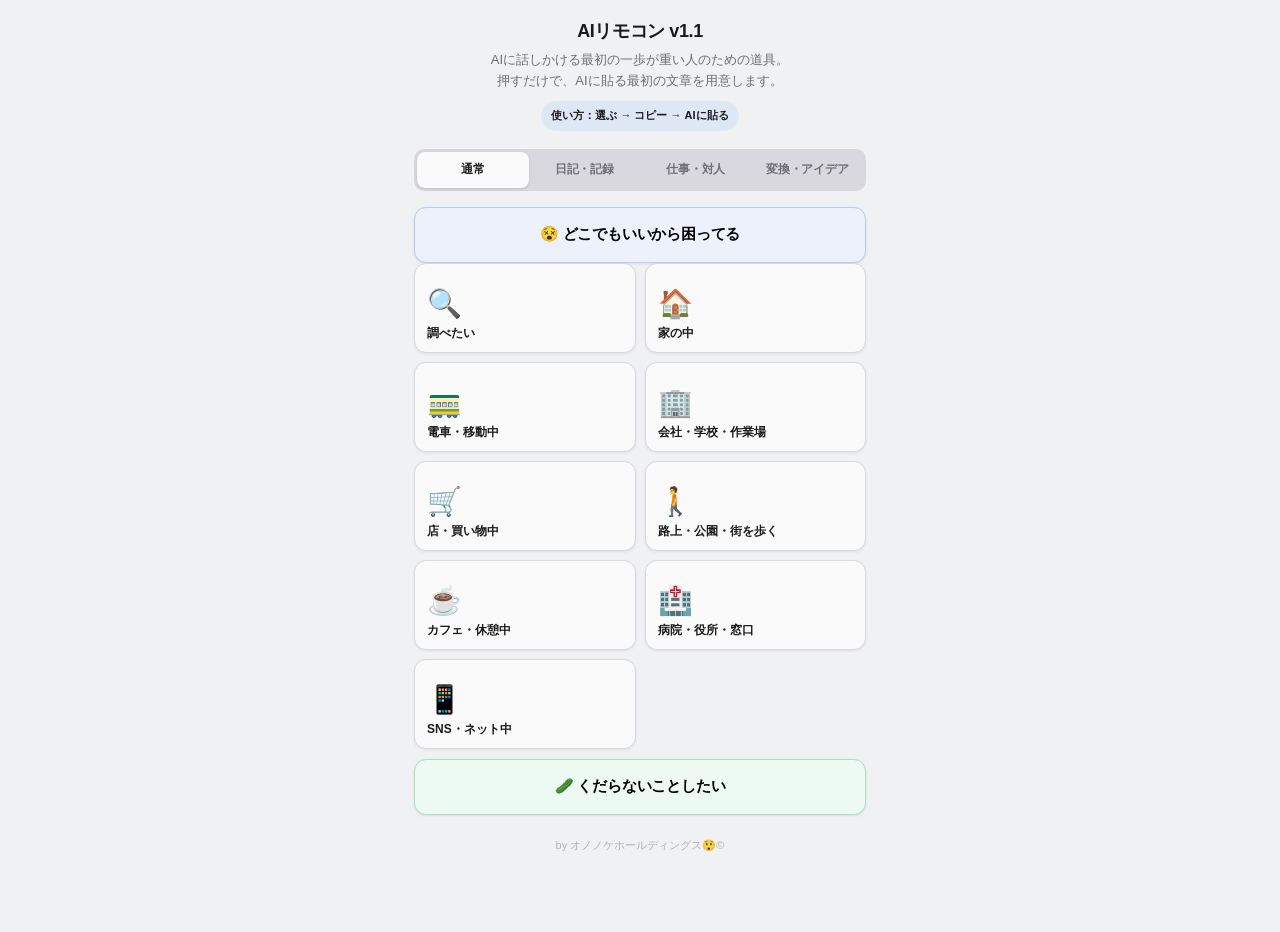
==== commit 68cb7d76: "Add files via upload" ====
--- a/index.html
+++ b/index.html
@@ -3,7 +3,7 @@
 <head>
 <meta charset="UTF-8">
 <meta name="viewport" content="width=device-width, initial-scale=1.0, maximum-scale=1.0, user-scalable=no">
-<title>AIリモコン v1.0</title>
+<title>AIリモコン v1.1</title>
 <style>
 /* ─── 変数 ─── */
 :root {
@@ -660,7 +660,7 @@
     <!-- 画面1: location -->
     <section id="screen-location" class="screen active">
       <div class="top-lead">
-        <div class="top-lead-title">AIリモコン v1.0</div>
+        <div class="top-lead-title">AIリモコン v1.1</div>
         <div class="top-lead-sub">AIに話しかける最初の一歩が重い人のための道具。<br>押すだけで、AIに貼る最初の文章を用意します。</div>
         <div class="top-guide">使い方：選ぶ → コピー → AIに貼る</div>
       </div>
@@ -885,6 +885,36 @@
       ],
       "screenTitle": "今、脳内で何が起きてる？",
       "screenLead": "場所を選ぶ余裕がない時の、最初の避難口です。",
+      "remoteMode": "default"
+    },
+    {
+      "id": "search_start",
+      "label": "🔍 調べたい",
+      "role": "調べものリモコン",
+      "scenarios": [
+        {
+          "id": "search_hearing",
+          "label": "調べものを始めたい",
+          "tags": [
+            "🔍 ピンポイントに調べる"
+          ],
+          "actions": [
+            {
+              "id": "search_hearing_start",
+              "label": "調べものモードを起動する",
+              "mode": "standby",
+              "interactionType": "hearing",
+              "hearingCount": 3,
+              "finalOutput": "調べものの要点整理",
+              "commonPrompt": "これからあなたに、調べたいことを送ります。\n\nいきなり答えを出さずに、まず何を知りたいのかを整理する準備をしてください。\n\nこのプロンプトに対しては、まだ調査や説明を始めないでください。\n\nまず、\n「調べものモードを起動しました。何について調べますか？」\nとだけ返答してください。\n\n私が調べたい言葉・テーマ・場所・商品・ニュースなどを送ったら、必要に応じて確認質問をしてから、以下の形で整理してください。\n\n1. まず一言でいうと\n何についての話かを短く説明してください。\n\n2. 知りたい目的の整理\n私は何を知りたがっているのかを、必要なら候補に分けてください。\n例：意味を知りたい / 日程を知りたい / 比較したい / 行き先を探したい / 背景を知りたい\n\n3. 重要なポイント\n今知るべきことを3つ以内に絞ってください。\n\n4. 注意点・よくある勘違い\n誤解しやすい点や、古い情報に注意すべき点があれば教えてください。\n\n5. 次に調べるとよいこと\n関連する言葉、検索キーワード、確認すべき条件を出してください。\n\n最新情報が必要な話題の場合は、最新確認が必要だと明記してください。",
+              "effectLabel": "AIに「調べものモードの起動」を頼む文章を用意しました。"
+            }
+          ],
+          "subLabel": "知りたいことを、目的に合わせてピンポイントに調べたい。"
+        }
+      ],
+      "screenTitle": "何を調べたい？",
+      "screenLead": "知りたいことを、目的に合わせてピンポイントに調べる入口です。",
       "remoteMode": "default"
     },
     {
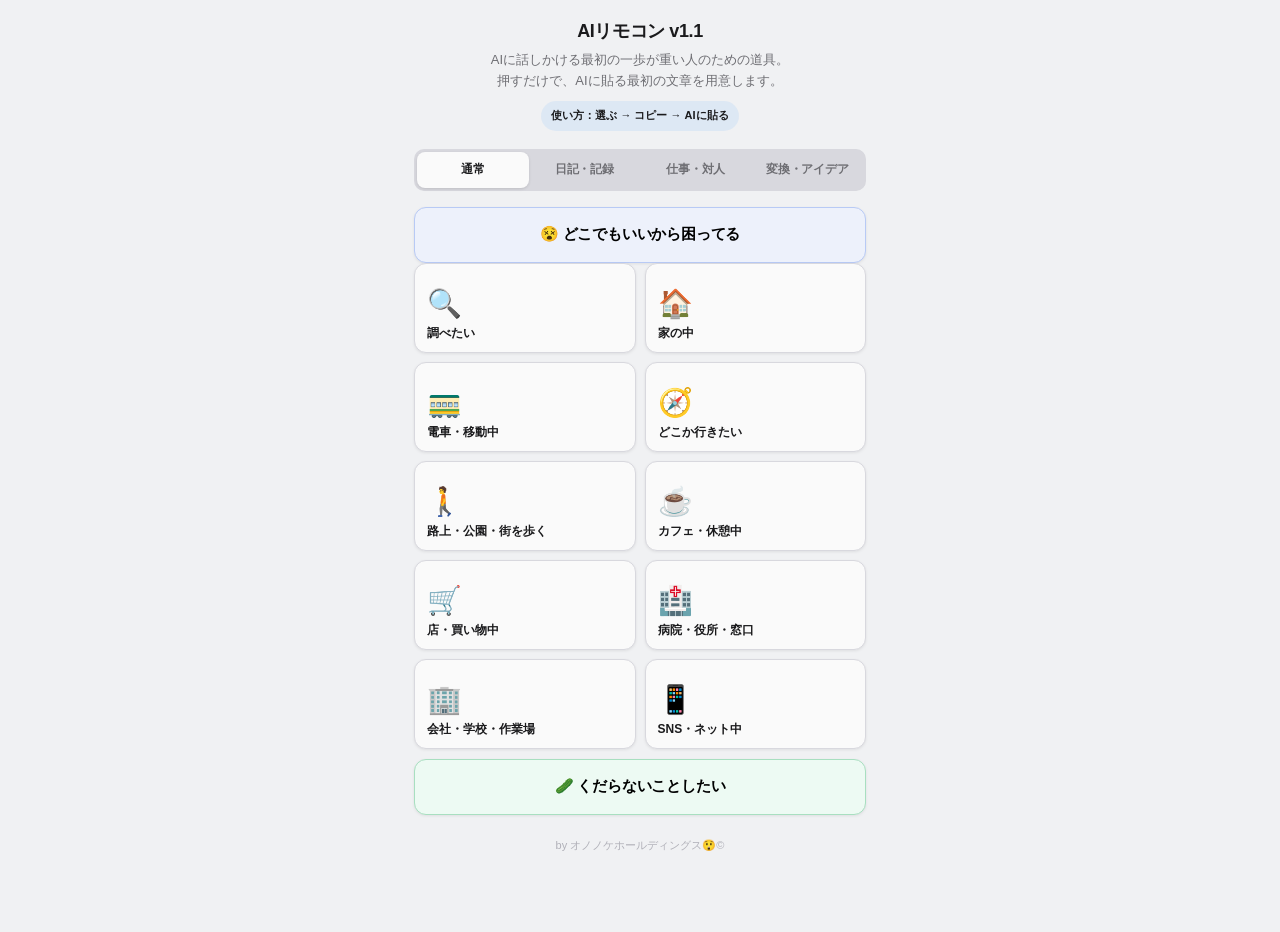
==== commit a8589970: "Add files via upload" ====
--- a/index.html
+++ b/index.html
@@ -1015,101 +1015,6 @@
       "remoteMode": "default"
     },
     {
-      "id": "silly",
-      "label": "🥒 くだらないことしたい",
-      "role": "くだらなさリモコン",
-      "scenarios": [
-        {
-          "id": "silly_expand",
-          "label": "くだらなく広げてほしい",
-          "tags": [
-            "🥒 くだらなく広げる"
-          ],
-          "actions": [
-            {
-              "id": "silly_expand_go",
-              "label": "広げてほしい",
-              "mode": "standby",
-              "commonPrompt": "これから、何かを送ります。本質は残したまま、くだらない例え・生活感のある比喩・小さな寸劇のような形で、少し笑える方向に広げてください。意味があってもなくても構いません。まだ内容は送っていないので、次の入力を待ってください。",
-              "effectLabel": "AIに「くだらなく広げること」を頼む文章を用意しました。"
-            }
-          ],
-          "subLabel": "何かをちょっとずらしたい"
-        },
-        {
-          "id": "silly_funny",
-          "label": "面白いこと言ってほしい",
-          "tags": [
-            "🥒 くだらなく広げる"
-          ],
-          "actions": [
-            {
-              "id": "silly_funny_go",
-              "label": "何か言ってほしい",
-              "mode": "standby",
-              "commonPrompt": "これから、今の状況や気分を送ります。それを受けて、面白いことを1つ言ってください。笑えなくてもいいです。ただ少しずれた方向に転がしてください。まだ内容は送っていないので、次の入力を待ってください。",
-              "effectLabel": "AIに「少しずれた面白いこと」を頼む文章を用意しました。"
-            }
-          ],
-          "subLabel": "笑えなくてもいい、ちょっとずれれば"
-        },
-        {
-          "id": "silly_shift",
-          "label": "予定調和をずらしてほしい",
-          "tags": [
-            "🥒 くだらなく広げる"
-          ],
-          "actions": [
-            {
-              "id": "silly_shift_go",
-              "label": "ずらしてほしい",
-              "mode": "standby",
-              "commonPrompt": "これから、よくある状況・ありきたりな話・当たり前のことを送ります。それを「でも実は」「逆に言うと」「別の星から見ると」のような視点でずらしてください。正しくなくていいです。少しだけ違う角度から見せてください。まだ内容は送っていないので、次の入力を待ってください。",
-              "effectLabel": "AIに「予定調和をずらす見方」を頼む文章を用意しました。"
-            }
-          ],
-          "subLabel": "当たり前を別の角度から見たい"
-        },
-        {
-          "id": "silly_drama",
-          "label": "小さな寸劇にしてほしい",
-          "tags": [
-            "🥒 くだらなく広げる"
-          ],
-          "actions": [
-            {
-              "id": "silly_drama_go",
-              "label": "寸劇にしてほしい",
-              "mode": "standby",
-              "commonPrompt": "これから、今の状況や出来事を送ります。それを登場人物が2〜3人いる短い寸劇にしてください。大げさでも地味でも構いません。読んで少し笑えるか、少し「なるほど」と思えるものにしてください。まだ内容は送っていないので、次の入力を待ってください。",
-              "effectLabel": "AIに「小さな寸劇への変換」を頼む文章を用意しました。"
-            }
-          ],
-          "subLabel": "登場人物がいる小さい話にしたい"
-        },
-        {
-          "id": "silly_metaphor",
-          "label": "変な例えにしてほしい",
-          "tags": [
-            "🥒 くだらなく広げる"
-          ],
-          "actions": [
-            {
-              "id": "silly_metaphor_go",
-              "label": "例えてほしい",
-              "mode": "standby",
-              "commonPrompt": "これから、何かを送ります。それを、全然関係なさそうなものに例えてください。例えが正確でなくていいです。「なんでそれ？」と思えるくらいずれた例えが理想です。まだ内容は送っていないので、次の入力を待ってください。",
-              "effectLabel": "AIに「なんでそれ？な例え」を頼む文章を用意しました。"
-            }
-          ],
-          "subLabel": "なんでそれ？と思われるくらいずれた例えがいい"
-        }
-      ],
-      "screenTitle": "どうくだらなくする？",
-      "screenLead": "重いものを、くだらない器に移すための安全地帯です。",
-      "remoteMode": "default"
-    },
-    {
       "id": "train",
       "label": "🚃 電車・移動中",
       "role": "移動中リモコン",
@@ -1206,193 +1111,64 @@
       "remoteMode": "default"
     },
     {
-      "id": "work",
-      "label": "🏢 会社・学校・作業場",
-      "role": "作業起動リモコン",
+      "id": "go_somewhere",
+      "label": "🧭 どこか行きたい",
+      "role": "行き先リモコン",
       "scenarios": [
         {
-          "id": "work_too_much",
-          "label": "やることが多すぎて止まっている",
-          "tags": [
-            "🧩 この悩み、どう扱う？"
-          ],
-          "actions": [
-            {
-              "id": "work_too_much_first",
-              "label": "最初の一手を出してほしい",
-              "mode": "standby",
-              "commonPrompt": "やることが多すぎて止まっています。全部を整理しようとするとさらに動けなくなります。今日の最初の一手を1つだけ出してください。大きなことではなく、今すぐ5分で始められるものにしてください。まだ詳しい状況は送っていないので、次の入力を待ってください。",
-              "effectLabel": "AIに「やること多すぎる時の最初の一手」を頼む文章を用意しました。"
-            }
-          ],
-          "subLabel": "全部見えているのに動けない"
-        },
-        {
-          "id": "work_sleepy",
-          "label": "眠い・集中できない",
-          "tags": [
-            "🧩 この悩み、どう扱う？"
-          ],
-          "actions": [
-            {
-              "id": "work_sleepy_recover",
-              "label": "今できることを教えてほしい",
-              "mode": "standby",
-              "commonPrompt": "眠くて集中できません。気合いではなく、今の状態で少しだけ集中力を取り戻せる小さい行動を1〜2個教えてください。大げさな対策ではなく、今すぐできるものにしてください。",
-              "effectLabel": "AIに「眠い時に集中を取り戻す小さな行動」を頼む文章を用意しました。"
-            }
-          ],
-          "subLabel": "気合いではどうにもならない"
-        },
-        {
-          "id": "work_reply",
-          "label": "返信文を作りたい",
-          "tags": [
-            "🗣️ 英語圏ならどう言う？"
-          ],
-          "actions": [
-            {
-              "id": "work_reply_draft",
-              "label": "下書きを作ってほしい",
-              "mode": "standby",
-              "commonPrompt": "返信文を作りたいです。これから状況・相手・伝えたいことを送るので、丁寧すぎず、でも失礼にならない返信文の下書きを作ってください。そのまま使えるものと、少しカジュアルなものの2パターンあると助かります。まだ詳しい内容は送っていないので、次の入力を待ってください。",
-              "effectLabel": "AIに「返信文の下書き作成」を頼む文章を用意しました。"
-            }
-          ],
-          "subLabel": "何と言えばいいか迷っている"
-        },
-        {
-          "id": "work_decline",
-          "label": "断りたい",
-          "tags": [
-            "🗣️ 英語圏ならどう言う？"
-          ],
-          "actions": [
-            {
-              "id": "work_decline_draft",
-              "label": "断り文を作ってほしい",
-              "mode": "standby",
-              "commonPrompt": "断りたいことがあります。これから状況・相手・断りたい内容を送るので、角が立たない断り文を作ってください。言い訳っぽくならず、でも冷たくもない文にしてください。まだ詳しい内容は送っていないので、次の入力を待ってください。",
-              "effectLabel": "AIに「角が立たない断り文の作成」を頼む文章を用意しました。"
-            }
-          ],
-          "subLabel": "角が立たない断り方がわからない"
-        },
-        {
-          "id": "work_unclear",
-          "label": "説明されたけどようは何かわからない",
-          "tags": [
-            "🤯 だからなんだ"
-          ],
-          "actions": [
-            {
-              "id": "work_unclear_core",
-              "label": "核心を出してほしい",
-              "mode": "standby",
-              "commonPrompt": "説明を受けたのですが、ようは何なのかわかりません。これから聞いた内容を送るので、「つまり何をしてほしいのか」「何が重要なのか」「何をしなくていいのか」を短く整理してください。まだ詳しい内容は送っていないので、次の入力を待ってください。",
-              "effectLabel": "AIに「説明の核心の言語化」を頼む文章を用意しました。"
-            }
-          ],
-          "subLabel": "つまり何をすればいいのか不明"
+          "id": "go_somewhere_undecided",
+          "label": "行き先が決まらない",
+          "subLabel": "外には出たいけど、どこへ行くか決まらない",
+          "tags": [
+            "🧭 行き先を決める"
+          ],
+          "actions": [
+            {
+              "id": "go_somewhere_undecided_help",
+              "label": "行き先を一緒に決めてほしい",
+              "mode": "standby",
+              "commonPrompt": "どこかへ行きたいのですが、行き先が決まりません。いきなり候補を大量に出さず、まず今いる場所・使える時間・予算・今の気分を短く聞いてください。私が答えたら、今の条件に合う行き先を3つ以内に絞り、最後にいちばん合いそうな1つを提案してください。まだ詳しい条件は送っていないので、次の入力を待ってください。",
+              "effectLabel": "AIに「今の条件に合う行き先選び」を頼む文章を用意しました。"
+            }
+          ]
+        },
+        {
+          "id": "go_somewhere_mood",
+          "label": "今の気分に合う場所へ行きたい",
+          "subLabel": "静かにしたい、刺激がほしい、歩きたいなど",
+          "tags": [
+            "🧭 気分から場所を探す"
+          ],
+          "actions": [
+            {
+              "id": "go_somewhere_mood_help",
+              "label": "気分から行き先を探してほしい",
+              "mode": "standby",
+              "commonPrompt": "今の気分に合う場所へ行きたいです。まず、今いる場所・今の気分・どれくらい動けるかを3つまで質問してください。私が答えたら、遠すぎない範囲で行き先の方向性を3つ以内に絞ってください。必要なら、地図や検索で調べるためのキーワードも作ってください。まだ条件は送っていないので、次の入力を待ってください。",
+              "effectLabel": "AIに「今の気分に合う場所探し」を頼む文章を用意しました。"
+            }
+          ]
+        },
+        {
+          "id": "go_somewhere_lowcost",
+          "label": "あまりお金を使わず出かけたい",
+          "subLabel": "予算を抑えて、外の空気だけ変えたい",
+          "tags": [
+            "🧭 お金をかけずに出かける"
+          ],
+          "actions": [
+            {
+              "id": "go_somewhere_lowcost_help",
+              "label": "安く行ける場所を考えてほしい",
+              "mode": "standby",
+              "commonPrompt": "あまりお金を使わずに、どこかへ出かけたいです。まず、今いる場所・使える交通費や予算・使える時間を聞いてください。私が答えたら、公園・図書館・無料施設・散歩コースなども含めて、現実的な候補を3つ以内に絞ってください。まだ条件は送っていないので、次の入力を待ってください。",
+              "effectLabel": "AIに「低予算で行ける場所探し」を頼む文章を用意しました。"
+            }
+          ]
         }
       ],
-      "screenTitle": "現場で、今どこが詰まってる？",
-      "screenLead": "人とタスクと空気を、事故りにくい一手へ戻します。",
-      "remoteMode": "default"
-    },
-    {
-      "id": "shop",
-      "label": "🛒 店・買い物中",
-      "role": "買い物リモコン",
-      "scenarios": [
-        {
-          "id": "shop_hesitate",
-          "label": "買うか迷っている",
-          "tags": [
-            "🧩 この悩み、どう扱う？"
-          ],
-          "actions": [
-            {
-              "id": "shop_hesitate_decide",
-              "label": "決めてほしい",
-              "mode": "standby",
-              "commonPrompt": "買うか迷っています。これから商品・値段・迷っている理由を送るので、「買う」か「やめる」か、どちらかに背中を押してください。長い分析ではなく、短く決めてください。まだ詳しい内容は送っていないので、次の入力を待ってください。",
-              "effectLabel": "AIに「買う・やめるの背中を押すこと」を頼む文章を用意しました。"
-            }
-          ],
-          "subLabel": "どちらかに背中を押してほしい"
-        },
-        {
-          "id": "shop_compare",
-          "label": "商品を比較したい",
-          "tags": [
-            "🕵️ これほんと？"
-          ],
-          "actions": [
-            {
-              "id": "shop_compare_table",
-              "label": "比べてほしい",
-              "mode": "standby",
-              "commonPrompt": "商品を比較したいです。これから比べたい商品・スペック・気になるポイントを送るので、わかりやすく整理してください。どちらがどんな人に向いているかも教えてください。まだ詳しい内容は送っていないので、次の入力を待ってください。",
-              "effectLabel": "AIに「商品の比較整理」を頼む文章を用意しました。"
-            }
-          ],
-          "subLabel": "違いが整理できていない"
-        },
-        {
-          "id": "shop_review",
-          "label": "レビューや宣伝が本当か気になる",
-          "tags": [
-            "🕵️ これほんと？"
-          ],
-          "actions": [
-            {
-              "id": "shop_review_check",
-              "label": "確認してほしい",
-              "mode": "standby",
-              "commonPrompt": "商品のレビューや宣伝文句が本当かどうか気になります。これから内容を送るので、信頼できそうな点・怪しい点・確認すべき点を分けて教えてください。まだ詳しい内容は送っていないので、次の入力を待ってください。",
-              "effectLabel": "AIに「レビューの怪しい点の整理」を頼む文章を用意しました。"
-            }
-          ],
-          "subLabel": "良いことしか書いてない気がする"
-        },
-        {
-          "id": "shop_staff",
-          "label": "店員にどう言えばいいかわからない",
-          "tags": [
-            "🗣️ 英語圏ならどう言う？"
-          ],
-          "actions": [
-            {
-              "id": "shop_staff_phrase",
-              "label": "言い方を教えてほしい",
-              "mode": "standby",
-              "commonPrompt": "店員に何かを伝えたいのですが、どう言えばいいかわかりません。これから状況・伝えたいこと・困っていることを送るので、自然な言い方を教えてください。丁寧すぎず、でも失礼にならない言い方にしてください。まだ詳しい内容は送っていないので、次の入力を待ってください。",
-              "effectLabel": "AIに「店員への自然な言い方」を頼む文章を用意しました。"
-            }
-          ],
-          "subLabel": "伝えたいことがあるのに言葉にならない"
-        },
-        {
-          "id": "shop_impulse",
-          "label": "衝動買いかもしれない",
-          "tags": [
-            "🧩 この悩み、どう扱う？"
-          ],
-          "actions": [
-            {
-              "id": "shop_impulse_check",
-              "label": "確認してほしい",
-              "mode": "standby",
-              "commonPrompt": "これから買おうとしている商品について話します。衝動買いかどうか確認したいので、「本当に必要か」「後で後悔しないか」を短く整理してください。責めずに、冷静に判断できるよう手伝ってください。まだ詳しい内容は送っていないので、次の入力を待ってください。",
-              "effectLabel": "AIに「衝動買いかどうかの冷静な確認」を頼む文章を用意しました。"
-            }
-          ],
-          "subLabel": "後で後悔するかもと思っている"
-        }
-      ],
-      "screenTitle": "商品の前で、何に迷ってる？",
-      "screenLead": "買う・比べる・疑うを、その場で少し軽くします。",
+      "screenTitle": "どこへ行きたい？",
+      "screenLead": "まだ行き先が決まっていない時の入口です。",
       "remoteMode": "default"
     },
     {
@@ -1588,6 +1364,101 @@
       "remoteMode": "default"
     },
     {
+      "id": "shop",
+      "label": "🛒 店・買い物中",
+      "role": "買い物リモコン",
+      "scenarios": [
+        {
+          "id": "shop_hesitate",
+          "label": "買うか迷っている",
+          "tags": [
+            "🧩 この悩み、どう扱う？"
+          ],
+          "actions": [
+            {
+              "id": "shop_hesitate_decide",
+              "label": "決めてほしい",
+              "mode": "standby",
+              "commonPrompt": "買うか迷っています。これから商品・値段・迷っている理由を送るので、「買う」か「やめる」か、どちらかに背中を押してください。長い分析ではなく、短く決めてください。まだ詳しい内容は送っていないので、次の入力を待ってください。",
+              "effectLabel": "AIに「買う・やめるの背中を押すこと」を頼む文章を用意しました。"
+            }
+          ],
+          "subLabel": "どちらかに背中を押してほしい"
+        },
+        {
+          "id": "shop_compare",
+          "label": "商品を比較したい",
+          "tags": [
+            "🕵️ これほんと？"
+          ],
+          "actions": [
+            {
+              "id": "shop_compare_table",
+              "label": "比べてほしい",
+              "mode": "standby",
+              "commonPrompt": "商品を比較したいです。これから比べたい商品・スペック・気になるポイントを送るので、わかりやすく整理してください。どちらがどんな人に向いているかも教えてください。まだ詳しい内容は送っていないので、次の入力を待ってください。",
+              "effectLabel": "AIに「商品の比較整理」を頼む文章を用意しました。"
+            }
+          ],
+          "subLabel": "違いが整理できていない"
+        },
+        {
+          "id": "shop_review",
+          "label": "レビューや宣伝が本当か気になる",
+          "tags": [
+            "🕵️ これほんと？"
+          ],
+          "actions": [
+            {
+              "id": "shop_review_check",
+              "label": "確認してほしい",
+              "mode": "standby",
+              "commonPrompt": "商品のレビューや宣伝文句が本当かどうか気になります。これから内容を送るので、信頼できそうな点・怪しい点・確認すべき点を分けて教えてください。まだ詳しい内容は送っていないので、次の入力を待ってください。",
+              "effectLabel": "AIに「レビューの怪しい点の整理」を頼む文章を用意しました。"
+            }
+          ],
+          "subLabel": "良いことしか書いてない気がする"
+        },
+        {
+          "id": "shop_staff",
+          "label": "店員にどう言えばいいかわからない",
+          "tags": [
+            "🗣️ 英語圏ならどう言う？"
+          ],
+          "actions": [
+            {
+              "id": "shop_staff_phrase",
+              "label": "言い方を教えてほしい",
+              "mode": "standby",
+              "commonPrompt": "店員に何かを伝えたいのですが、どう言えばいいかわかりません。これから状況・伝えたいこと・困っていることを送るので、自然な言い方を教えてください。丁寧すぎず、でも失礼にならない言い方にしてください。まだ詳しい内容は送っていないので、次の入力を待ってください。",
+              "effectLabel": "AIに「店員への自然な言い方」を頼む文章を用意しました。"
+            }
+          ],
+          "subLabel": "伝えたいことがあるのに言葉にならない"
+        },
+        {
+          "id": "shop_impulse",
+          "label": "衝動買いかもしれない",
+          "tags": [
+            "🧩 この悩み、どう扱う？"
+          ],
+          "actions": [
+            {
+              "id": "shop_impulse_check",
+              "label": "確認してほしい",
+              "mode": "standby",
+              "commonPrompt": "これから買おうとしている商品について話します。衝動買いかどうか確認したいので、「本当に必要か」「後で後悔しないか」を短く整理してください。責めずに、冷静に判断できるよう手伝ってください。まだ詳しい内容は送っていないので、次の入力を待ってください。",
+              "effectLabel": "AIに「衝動買いかどうかの冷静な確認」を頼む文章を用意しました。"
+            }
+          ],
+          "subLabel": "後で後悔するかもと思っている"
+        }
+      ],
+      "screenTitle": "商品の前で、何に迷ってる？",
+      "screenLead": "買う・比べる・疑うを、その場で少し軽くします。",
+      "remoteMode": "default"
+    },
+    {
       "id": "public",
       "label": "🏥 病院・役所・窓口",
       "role": "手続きリモコン",
@@ -1683,6 +1554,101 @@
       "remoteMode": "default"
     },
     {
+      "id": "work",
+      "label": "🏢 会社・学校・作業場",
+      "role": "作業起動リモコン",
+      "scenarios": [
+        {
+          "id": "work_too_much",
+          "label": "やることが多すぎて止まっている",
+          "tags": [
+            "🧩 この悩み、どう扱う？"
+          ],
+          "actions": [
+            {
+              "id": "work_too_much_first",
+              "label": "最初の一手を出してほしい",
+              "mode": "standby",
+              "commonPrompt": "やることが多すぎて止まっています。全部を整理しようとするとさらに動けなくなります。今日の最初の一手を1つだけ出してください。大きなことではなく、今すぐ5分で始められるものにしてください。まだ詳しい状況は送っていないので、次の入力を待ってください。",
+              "effectLabel": "AIに「やること多すぎる時の最初の一手」を頼む文章を用意しました。"
+            }
+          ],
+          "subLabel": "全部見えているのに動けない"
+        },
+        {
+          "id": "work_sleepy",
+          "label": "眠い・集中できない",
+          "tags": [
+            "🧩 この悩み、どう扱う？"
+          ],
+          "actions": [
+            {
+              "id": "work_sleepy_recover",
+              "label": "今できることを教えてほしい",
+              "mode": "standby",
+              "commonPrompt": "眠くて集中できません。気合いではなく、今の状態で少しだけ集中力を取り戻せる小さい行動を1〜2個教えてください。大げさな対策ではなく、今すぐできるものにしてください。",
+              "effectLabel": "AIに「眠い時に集中を取り戻す小さな行動」を頼む文章を用意しました。"
+            }
+          ],
+          "subLabel": "気合いではどうにもならない"
+        },
+        {
+          "id": "work_reply",
+          "label": "返信文を作りたい",
+          "tags": [
+            "🗣️ 英語圏ならどう言う？"
+          ],
+          "actions": [
+            {
+              "id": "work_reply_draft",
+              "label": "下書きを作ってほしい",
+              "mode": "standby",
+              "commonPrompt": "返信文を作りたいです。これから状況・相手・伝えたいことを送るので、丁寧すぎず、でも失礼にならない返信文の下書きを作ってください。そのまま使えるものと、少しカジュアルなものの2パターンあると助かります。まだ詳しい内容は送っていないので、次の入力を待ってください。",
+              "effectLabel": "AIに「返信文の下書き作成」を頼む文章を用意しました。"
+            }
+          ],
+          "subLabel": "何と言えばいいか迷っている"
+        },
+        {
+          "id": "work_decline",
+          "label": "断りたい",
+          "tags": [
+            "🗣️ 英語圏ならどう言う？"
+          ],
+          "actions": [
+            {
+              "id": "work_decline_draft",
+              "label": "断り文を作ってほしい",
+              "mode": "standby",
+              "commonPrompt": "断りたいことがあります。これから状況・相手・断りたい内容を送るので、角が立たない断り文を作ってください。言い訳っぽくならず、でも冷たくもない文にしてください。まだ詳しい内容は送っていないので、次の入力を待ってください。",
+              "effectLabel": "AIに「角が立たない断り文の作成」を頼む文章を用意しました。"
+            }
+          ],
+          "subLabel": "角が立たない断り方がわからない"
+        },
+        {
+          "id": "work_unclear",
+          "label": "説明されたけどようは何かわからない",
+          "tags": [
+            "🤯 だからなんだ"
+          ],
+          "actions": [
+            {
+              "id": "work_unclear_core",
+              "label": "核心を出してほしい",
+              "mode": "standby",
+              "commonPrompt": "説明を受けたのですが、ようは何なのかわかりません。これから聞いた内容を送るので、「つまり何をしてほしいのか」「何が重要なのか」「何をしなくていいのか」を短く整理してください。まだ詳しい内容は送っていないので、次の入力を待ってください。",
+              "effectLabel": "AIに「説明の核心の言語化」を頼む文章を用意しました。"
+            }
+          ],
+          "subLabel": "つまり何をすればいいのか不明"
+        }
+      ],
+      "screenTitle": "現場で、今どこが詰まってる？",
+      "screenLead": "人とタスクと空気を、事故りにくい一手へ戻します。",
+      "remoteMode": "default"
+    },
+    {
       "id": "sns",
       "label": "📱 SNS・ネット中",
       "role": "ネットリモコン",
@@ -1810,6 +1776,101 @@
       ],
       "screenTitle": "画面の中で、何が起きてる？",
       "screenLead": "デジタル空間で脳がチカチカした時の整理口です。",
+      "remoteMode": "default"
+    },
+    {
+      "id": "silly",
+      "label": "🥒 くだらないことしたい",
+      "role": "くだらなさリモコン",
+      "scenarios": [
+        {
+          "id": "silly_expand",
+          "label": "くだらなく広げてほしい",
+          "tags": [
+            "🥒 くだらなく広げる"
+          ],
+          "actions": [
+            {
+              "id": "silly_expand_go",
+              "label": "広げてほしい",
+              "mode": "standby",
+              "commonPrompt": "これから、何かを送ります。本質は残したまま、くだらない例え・生活感のある比喩・小さな寸劇のような形で、少し笑える方向に広げてください。意味があってもなくても構いません。まだ内容は送っていないので、次の入力を待ってください。",
+              "effectLabel": "AIに「くだらなく広げること」を頼む文章を用意しました。"
+            }
+          ],
+          "subLabel": "何かをちょっとずらしたい"
+        },
+        {
+          "id": "silly_funny",
+          "label": "面白いこと言ってほしい",
+          "tags": [
+            "🥒 くだらなく広げる"
+          ],
+          "actions": [
+            {
+              "id": "silly_funny_go",
+              "label": "何か言ってほしい",
+              "mode": "standby",
+              "commonPrompt": "これから、今の状況や気分を送ります。それを受けて、面白いことを1つ言ってください。笑えなくてもいいです。ただ少しずれた方向に転がしてください。まだ内容は送っていないので、次の入力を待ってください。",
+              "effectLabel": "AIに「少しずれた面白いこと」を頼む文章を用意しました。"
+            }
+          ],
+          "subLabel": "笑えなくてもいい、ちょっとずれれば"
+        },
+        {
+          "id": "silly_shift",
+          "label": "予定調和をずらしてほしい",
+          "tags": [
+            "🥒 くだらなく広げる"
+          ],
+          "actions": [
+            {
+              "id": "silly_shift_go",
+              "label": "ずらしてほしい",
+              "mode": "standby",
+              "commonPrompt": "これから、よくある状況・ありきたりな話・当たり前のことを送ります。それを「でも実は」「逆に言うと」「別の星から見ると」のような視点でずらしてください。正しくなくていいです。少しだけ違う角度から見せてください。まだ内容は送っていないので、次の入力を待ってください。",
+              "effectLabel": "AIに「予定調和をずらす見方」を頼む文章を用意しました。"
+            }
+          ],
+          "subLabel": "当たり前を別の角度から見たい"
+        },
+        {
+          "id": "silly_drama",
+          "label": "小さな寸劇にしてほしい",
+          "tags": [
+            "🥒 くだらなく広げる"
+          ],
+          "actions": [
+            {
+              "id": "silly_drama_go",
+              "label": "寸劇にしてほしい",
+              "mode": "standby",
+              "commonPrompt": "これから、今の状況や出来事を送ります。それを登場人物が2〜3人いる短い寸劇にしてください。大げさでも地味でも構いません。読んで少し笑えるか、少し「なるほど」と思えるものにしてください。まだ内容は送っていないので、次の入力を待ってください。",
+              "effectLabel": "AIに「小さな寸劇への変換」を頼む文章を用意しました。"
+            }
+          ],
+          "subLabel": "登場人物がいる小さい話にしたい"
+        },
+        {
+          "id": "silly_metaphor",
+          "label": "変な例えにしてほしい",
+          "tags": [
+            "🥒 くだらなく広げる"
+          ],
+          "actions": [
+            {
+              "id": "silly_metaphor_go",
+              "label": "例えてほしい",
+              "mode": "standby",
+              "commonPrompt": "これから、何かを送ります。それを、全然関係なさそうなものに例えてください。例えが正確でなくていいです。「なんでそれ？」と思えるくらいずれた例えが理想です。まだ内容は送っていないので、次の入力を待ってください。",
+              "effectLabel": "AIに「なんでそれ？な例え」を頼む文章を用意しました。"
+            }
+          ],
+          "subLabel": "なんでそれ？と思われるくらいずれた例えがいい"
+        }
+      ],
+      "screenTitle": "どうくだらなくする？",
+      "screenLead": "重いものを、くだらない器に移すための安全地帯です。",
       "remoteMode": "default"
     },
     {
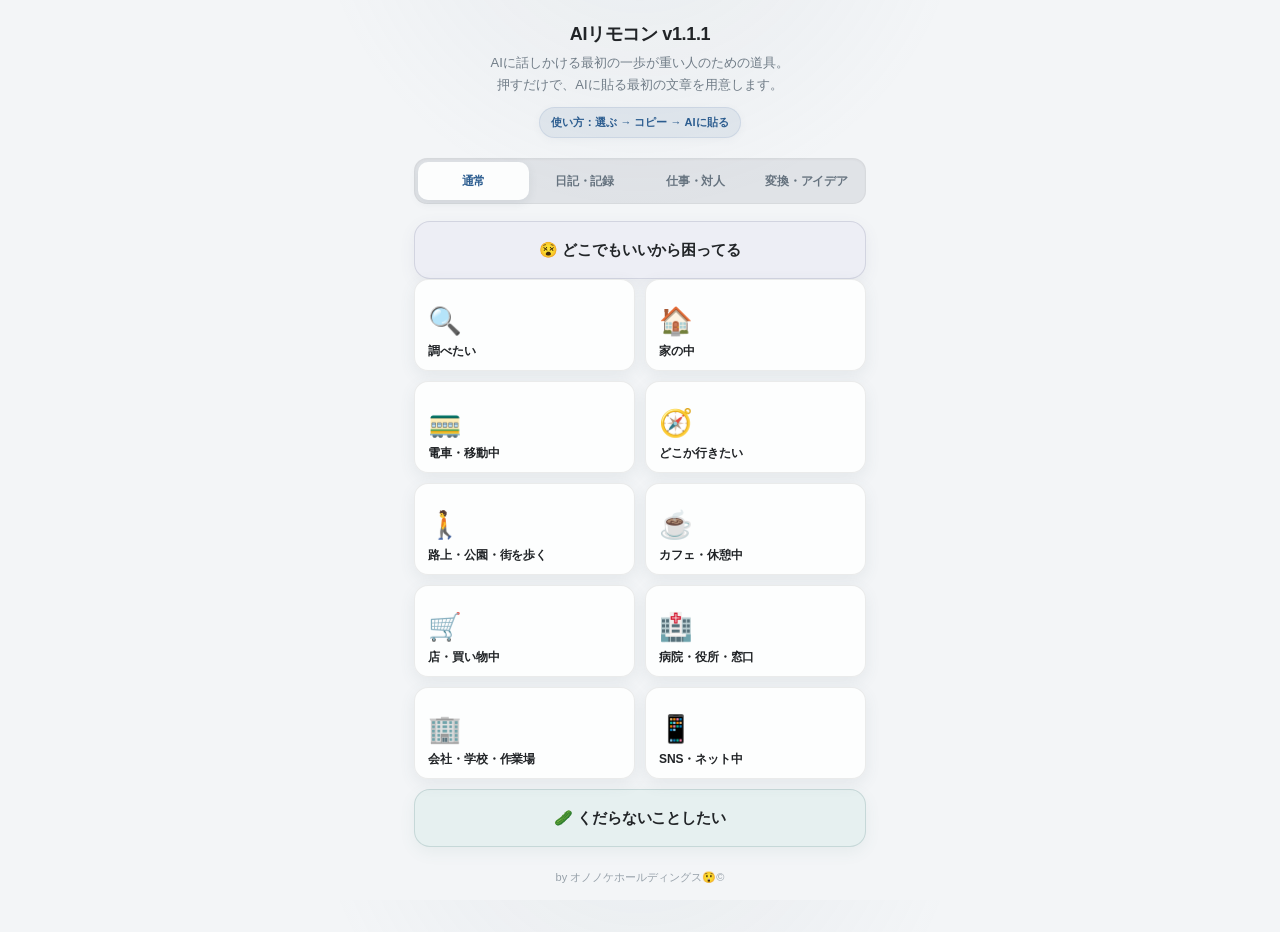
==== commit 8af954b1: "Add files via upload" ====
--- a/index.html
+++ b/index.html
@@ -3,28 +3,28 @@
 <head>
 <meta charset="UTF-8">
 <meta name="viewport" content="width=device-width, initial-scale=1.0, maximum-scale=1.0, user-scalable=no">
-<title>AIリモコン v1.1</title>
+<title>AIリモコン v1.1.1</title>
 <style>
 /* ─── 変数 ─── */
 :root {
-  --bg: #f0f1f3;
-  --text: #1a1a1c;
-  --sub: #6e6e73;
-  --card: #fafafa;
-  --border: #d8d8de;
-  --primary: #0057c2;
-  --primary-dk: #004aaa;
-  --primary-light: rgba(0,87,194,.08);
-  --wide-bg: #edf1fb;
-  --wide-border: #b8caf5;
-  --silly-bg: #edfaf3;
-  --silly-border: #a8dfc0;
-  --radius: 12px;
-  --radius-sm: 9px;
-  --pill: 24px;
-  --shadow: 0 1px 3px rgba(0,0,0,0.08);
-  --shadow-btn: 0 3px 10px rgba(0,87,194,.24);
-  --ready-color: #0057c2;
+  --bg: #f3f5f7;
+  --text: #212427;
+  --sub: #707c87;
+  --card: #fdfefe;
+  --border: rgba(44, 48, 51, 0.09);
+  --primary: #2b5c8f;
+  --primary-dk: #234c77;
+  --primary-light: rgba(43, 92, 143, 0.09);
+  --wide-bg: #edeef5;
+  --wide-border: rgba(101, 105, 139, 0.20);
+  --silly-bg: #e6f0f0;
+  --silly-border: rgba(73, 123, 120, 0.20);
+  --radius: 14px;
+  --radius-sm: 11px;
+  --pill: 999px;
+  --shadow: 0 5px 16px rgba(80, 96, 110, 0.09);
+  --shadow-btn: 0 6px 18px rgba(43, 92, 143, 0.20);
+  --ready-color: #2b5c8f;
 }
 
 /* ─── リセット ─── */
@@ -644,6 +644,216 @@
   from { opacity: 0; transform: translateY(6px); }
   to   { opacity: 1; transform: translateY(0); }
 }
+
+/* ─── v1.1.1 見た目ヤスリ試作 ─── */
+body {
+  background:
+    radial-gradient(circle at 50% -120px, rgba(126, 148, 166, 0.10), transparent 330px),
+    var(--bg);
+  color: var(--text);
+  line-height: 1.58;
+  -webkit-font-smoothing: antialiased;
+  text-rendering: optimizeLegibility;
+}
+
+main {
+  padding-top: 20px;
+}
+
+.top-lead {
+  margin-bottom: 20px;
+}
+.top-lead-title {
+  color: var(--text);
+  font-size: 18px;
+  font-weight: 800;
+  letter-spacing: -0.35px;
+}
+.top-lead-sub {
+  color: var(--sub);
+  line-height: 1.68;
+  letter-spacing: 0.02px;
+}
+.top-guide {
+  margin-top: 11px;
+  padding: 6px 11px;
+  background: var(--primary-light);
+  color: var(--primary);
+  border: 1px solid rgba(43, 92, 143, 0.10);
+  box-shadow: 0 2px 8px rgba(80, 96, 110, 0.05);
+}
+
+/* タブは現行セグメント構造を維持し、質感だけ更新 */
+.mode-seg {
+  background: rgba(112, 124, 135, 0.14);
+  border: 1px solid rgba(44, 48, 51, 0.05);
+  border-radius: 13px;
+  padding: 3px;
+  margin-bottom: 17px;
+  box-shadow: inset 0 1px 2px rgba(44, 48, 51, 0.04);
+}
+.mode-seg-btn {
+  border-radius: 10px;
+  min-height: 38px;
+  padding: 6px 5px;
+  color: #66737f;
+  font-size: 11.5px;
+  font-weight: 600;
+  line-height: 1.25;
+  white-space: nowrap;
+  transition: background .14s ease, color .14s ease, transform .1s ease, box-shadow .14s ease;
+}
+.mode-seg-btn.active {
+  background: rgba(253, 254, 254, 0.96);
+  color: var(--primary);
+  box-shadow: 0 3px 10px rgba(80, 96, 110, 0.11);
+}
+.mode-seg-btn:active {
+  transform: scale(.98);
+  opacity: .92;
+}
+
+/* 上下の特別ボタン */
+.wide-btn {
+  min-height: 58px;
+  padding: 16px 18px;
+  border-width: 1px;
+  border-radius: 16px;
+  color: var(--text);
+  letter-spacing: -0.12px;
+  box-shadow: 0 5px 16px rgba(88, 91, 126, 0.08);
+  transition: transform .1s ease, box-shadow .12s ease, opacity .1s ease;
+}
+.wide-btn.silly {
+  box-shadow: 0 5px 16px rgba(73, 123, 120, 0.08);
+}
+.wide-btn:active {
+  transform: scale(.975);
+  opacity: .94;
+  box-shadow: 0 2px 8px rgba(80, 96, 110, 0.08);
+}
+
+/* 中央カテゴリ */
+.section-label {
+  margin: 15px 0 10px;
+  color: #7b8791;
+  letter-spacing: .55px;
+}
+.cat-grid {
+  gap: 10px;
+}
+.cat-btn {
+  min-height: 92px;
+  padding: 13px 13px 11px;
+  background: rgba(253, 254, 254, 0.97);
+  border: 1px solid var(--border);
+  border-radius: var(--radius);
+  box-shadow: var(--shadow);
+  transition: transform .1s ease, box-shadow .12s ease, opacity .1s ease;
+}
+.cat-btn:active {
+  transform: scale(.97);
+  opacity: .94;
+  box-shadow: 0 2px 8px rgba(80, 96, 110, 0.08);
+}
+.cat-icon {
+  font-size: 27px;
+  margin-bottom: 8px;
+  filter: saturate(.94);
+}
+.cat-label {
+  color: var(--text);
+  font-size: 12px;
+  font-weight: 700;
+  line-height: 1.4;
+  letter-spacing: -0.08px;
+}
+
+/* 一覧・日記カードも同じ空気に統一 */
+.list-item,
+.diary-btn {
+  background: rgba(253, 254, 254, 0.97);
+  border: 1px solid var(--border);
+  border-radius: var(--radius);
+  box-shadow: var(--shadow);
+  transition: transform .1s ease, box-shadow .12s ease, opacity .1s ease;
+}
+.list-item:active,
+.diary-btn:active {
+  transform: scale(.975);
+  opacity: .94;
+  box-shadow: 0 2px 8px rgba(80, 96, 110, 0.08);
+}
+.scenario-main,
+.diary-btn-main {
+  color: var(--text);
+  font-weight: 700;
+}
+.scenario-sub,
+.diary-btn-sub,
+.screen-lead {
+  color: var(--sub);
+}
+
+/* 各タブの説明・注意枠 */
+.social-lead,
+.creative-lead {
+  color: var(--text);
+  font-weight: 500;
+}
+.diary-note,
+.social-note,
+.creative-note {
+  color: var(--sub);
+  background: rgba(232, 235, 241, 0.70);
+  border: 1px solid rgba(74, 82, 94, 0.06);
+  border-radius: 10px;
+}
+
+/* プロンプト画面 */
+#header {
+  background: rgba(243, 245, 247, 0.92);
+  border-bottom-color: rgba(44, 48, 51, 0.08);
+  -webkit-backdrop-filter: blur(12px);
+  backdrop-filter: blur(12px);
+}
+.ready-badge {
+  color: var(--ready-color);
+}
+.copy-btn {
+  border-radius: var(--pill);
+  box-shadow: var(--shadow-btn);
+}
+.copy-btn:active {
+  transform: scale(.98);
+}
+.custom-area {
+  border-width: 1px;
+  box-shadow: var(--shadow);
+}
+.custom-textarea {
+  background: rgba(243, 245, 247, 0.90);
+}
+.ai-btn {
+  border-color: var(--border);
+  background: rgba(253, 254, 254, 0.95);
+  box-shadow: 0 3px 10px rgba(80, 96, 110, 0.06);
+}
+.ai-btn:active {
+  transform: scale(.97);
+  opacity: .94;
+  background: #f1f4f6;
+}
+
+/* フッターとトースト */
+.top-footer {
+  color: #97a1aa;
+}
+#toast {
+  background: rgba(33, 36, 39, .90);
+  box-shadow: 0 8px 24px rgba(33, 36, 39, .16);
+}
+
 </style>
 </head>
 <body>
@@ -660,7 +870,7 @@
     <!-- 画面1: location -->
     <section id="screen-location" class="screen active">
       <div class="top-lead">
-        <div class="top-lead-title">AIリモコン v1.1</div>
+        <div class="top-lead-title">AIリモコン v1.1.1</div>
         <div class="top-lead-sub">AIに話しかける最初の一歩が重い人のための道具。<br>押すだけで、AIに貼る最初の文章を用意します。</div>
         <div class="top-guide">使い方：選ぶ → コピー → AIに貼る</div>
       </div>
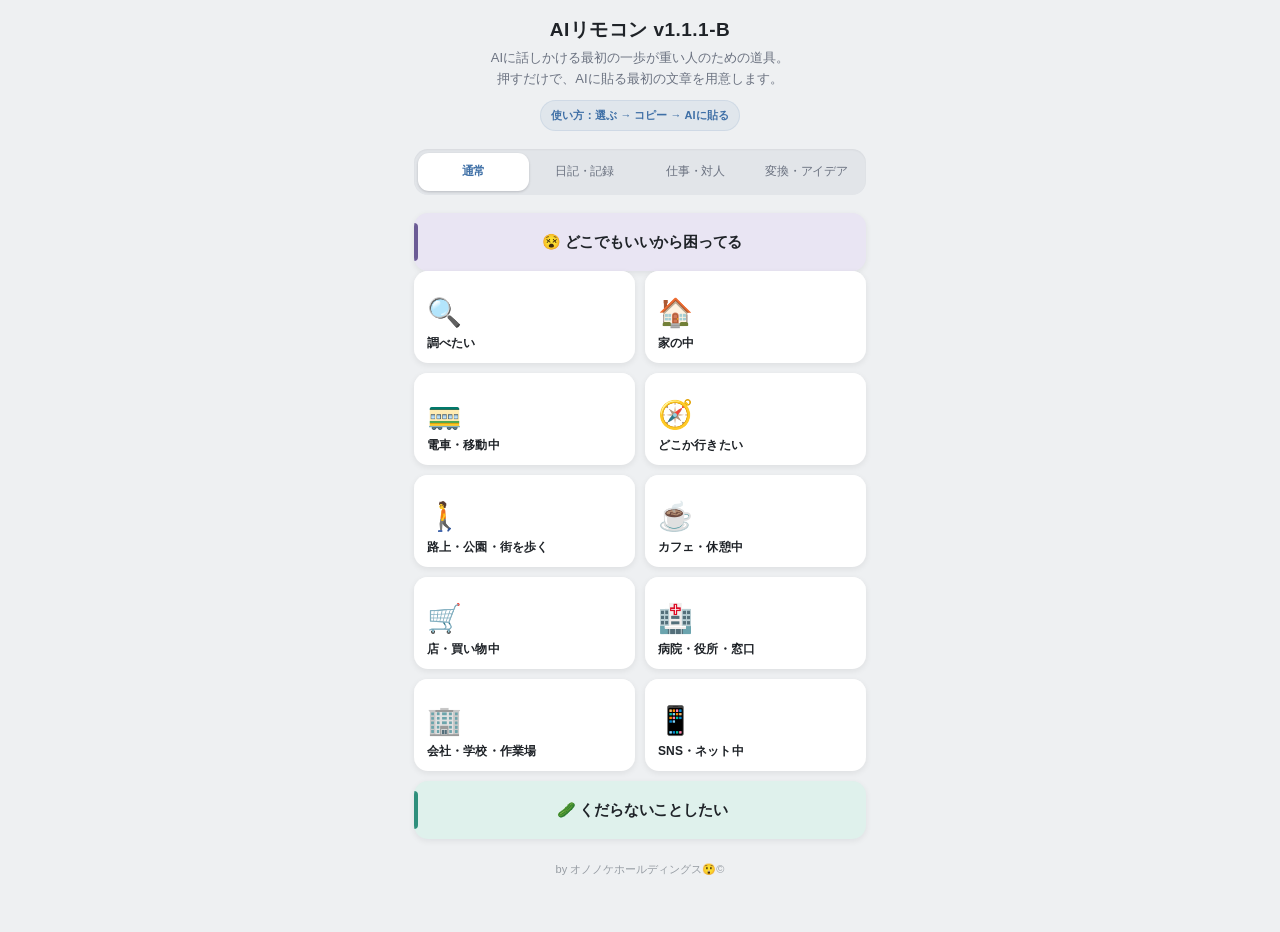
==== commit a4d3e95e: "Add files via upload" ====
--- a/index.html
+++ b/index.html
@@ -3,7 +3,7 @@
 <head>
 <meta charset="UTF-8">
 <meta name="viewport" content="width=device-width, initial-scale=1.0, maximum-scale=1.0, user-scalable=no">
-<title>AIリモコン v1.1.1</title>
+<title>AIリモコン v1.1.1-B</title>
 <style>
 /* ─── 変数 ─── */
 :root {
@@ -645,213 +645,206 @@
   to   { opacity: 1; transform: translateY(0); }
 }
 
-/* ─── v1.1.1 見た目ヤスリ試作 ─── */
+/* ─── v1.1.1-B 視覚差ヤスリ試作 ─── */
 body {
-  background:
-    radial-gradient(circle at 50% -120px, rgba(126, 148, 166, 0.10), transparent 330px),
-    var(--bg);
-  color: var(--text);
-  line-height: 1.58;
+  background: #EEF0F2;
+  color: #1F2328;
+  line-height: 1.6;
   -webkit-font-smoothing: antialiased;
   text-rendering: optimizeLegibility;
 }
 
-main {
-  padding-top: 20px;
-}
-
-.top-lead {
-  margin-bottom: 20px;
-}
+main { padding-top: 18px; }
+
+.top-lead { margin-bottom: 18px; }
 .top-lead-title {
-  color: var(--text);
-  font-size: 18px;
-  font-weight: 800;
-  letter-spacing: -0.35px;
+  color: #1F2328;
+  font-size: 19px;
+  font-weight: 700;
+  line-height: 1.3;
+  letter-spacing: .025em;
 }
 .top-lead-sub {
-  color: var(--sub);
-  line-height: 1.68;
-  letter-spacing: 0.02px;
+  color: #6B7280;
+  font-size: 13px;
+  font-weight: 400;
+  line-height: 1.65;
+  letter-spacing: 0;
 }
 .top-guide {
-  margin-top: 11px;
-  padding: 6px 11px;
-  background: var(--primary-light);
-  color: var(--primary);
-  border: 1px solid rgba(43, 92, 143, 0.10);
-  box-shadow: 0 2px 8px rgba(80, 96, 110, 0.05);
-}
-
-/* タブは現行セグメント構造を維持し、質感だけ更新 */
+  margin-top: 10px;
+  padding: 6px 10px;
+  background: rgba(62, 111, 166, 0.08);
+  color: #3E6FA6;
+  border: 1px solid rgba(62, 111, 166, 0.10);
+  border-radius: 999px;
+  font-weight: 600;
+  box-shadow: none;
+}
+
 .mode-seg {
-  background: rgba(112, 124, 135, 0.14);
-  border: 1px solid rgba(44, 48, 51, 0.05);
-  border-radius: 13px;
-  padding: 3px;
-  margin-bottom: 17px;
-  box-shadow: inset 0 1px 2px rgba(44, 48, 51, 0.04);
+  background: #E2E5E9;
+  border: 0;
+  border-radius: 14px;
+  padding: 4px;
+  margin-bottom: 18px;
+  box-shadow: inset 0 1px 2px rgba(31, 35, 40, 0.05);
 }
 .mode-seg-btn {
-  border-radius: 10px;
   min-height: 38px;
-  padding: 6px 5px;
-  color: #66737f;
+  padding: 6px 4px;
+  border-radius: 11px;
+  background: transparent;
+  color: #6B7280;
   font-size: 11.5px;
+  font-weight: 400;
+  line-height: 1.2;
+  white-space: nowrap;
+  transition: transform .10s ease, background .14s ease, color .14s ease, box-shadow .14s ease;
+}
+.mode-seg-btn.active {
+  background: #FFFFFF;
+  color: #3E6FA6;
+  font-weight: 600;
+  box-shadow: 0 1px 3px rgba(30,30,40,.12), 0 1px 2px rgba(30,30,40,.08);
+}
+.mode-seg-btn:active { transform: scale(.97); }
+
+.wide-btn {
+  position: relative;
+  overflow: hidden;
+  min-height: 58px;
+  padding: 16px 18px 16px 22px;
+  border: 0;
+  border-radius: 14px;
+  color: #1F2328;
+  font-weight: 700;
+  box-shadow: 0 2px 6px rgba(20,20,30,.07);
+  transition: transform .10s ease, box-shadow .12s ease;
+}
+.wide-btn::before {
+  content: "";
+  position: absolute;
+  left: 0;
+  top: 10px;
+  bottom: 10px;
+  width: 4px;
+  border-radius: 0 4px 4px 0;
+}
+.wide-btn:not(.silly) { background: #E9E5F3; }
+.wide-btn:not(.silly)::before { background: #6B5B95; }
+.wide-btn.silly { background: #DFF1EC; }
+.wide-btn.silly::before { background: #2F8F7C; }
+.wide-btn:active {
+  transform: scale(.97);
+  box-shadow: 0 1px 3px rgba(20,20,30,.06);
+}
+
+.section-label {
+  margin: 15px 0 10px;
+  color: #7B8188;
+  font-size: 11px;
+  font-weight: 500;
+  letter-spacing: .08em;
+}
+.cat-grid { gap: 10px; }
+.cat-btn {
+  min-height: 92px;
+  padding: 14px 13px 12px;
+  background: #FFFFFF;
+  border: 0;
+  border-radius: 14px;
+  box-shadow: 0 2px 6px rgba(20,20,30,.08), inset 0 1px 0 rgba(255,255,255,.95);
+  transition: transform .10s ease, box-shadow .12s ease;
+}
+.cat-btn:active {
+  transform: scale(.97);
+  box-shadow: 0 1px 3px rgba(20,20,30,.06);
+}
+.cat-icon {
+  font-size: 28px;
+  margin-bottom: 9px;
+}
+.cat-label {
+  color: #1F2328;
+  font-size: 12px;
   font-weight: 600;
   line-height: 1.25;
-  white-space: nowrap;
-  transition: background .14s ease, color .14s ease, transform .1s ease, box-shadow .14s ease;
-}
-.mode-seg-btn.active {
-  background: rgba(253, 254, 254, 0.96);
-  color: var(--primary);
-  box-shadow: 0 3px 10px rgba(80, 96, 110, 0.11);
-}
-.mode-seg-btn:active {
-  transform: scale(.98);
-  opacity: .92;
-}
-
-/* 上下の特別ボタン */
-.wide-btn {
-  min-height: 58px;
-  padding: 16px 18px;
-  border-width: 1px;
-  border-radius: 16px;
-  color: var(--text);
-  letter-spacing: -0.12px;
-  box-shadow: 0 5px 16px rgba(88, 91, 126, 0.08);
-  transition: transform .1s ease, box-shadow .12s ease, opacity .1s ease;
-}
-.wide-btn.silly {
-  box-shadow: 0 5px 16px rgba(73, 123, 120, 0.08);
-}
-.wide-btn:active {
-  transform: scale(.975);
-  opacity: .94;
-  box-shadow: 0 2px 8px rgba(80, 96, 110, 0.08);
-}
-
-/* 中央カテゴリ */
-.section-label {
-  margin: 15px 0 10px;
-  color: #7b8791;
-  letter-spacing: .55px;
-}
-.cat-grid {
-  gap: 10px;
-}
-.cat-btn {
-  min-height: 92px;
-  padding: 13px 13px 11px;
-  background: rgba(253, 254, 254, 0.97);
-  border: 1px solid var(--border);
-  border-radius: var(--radius);
-  box-shadow: var(--shadow);
-  transition: transform .1s ease, box-shadow .12s ease, opacity .1s ease;
-}
-.cat-btn:active {
-  transform: scale(.97);
-  opacity: .94;
-  box-shadow: 0 2px 8px rgba(80, 96, 110, 0.08);
-}
-.cat-icon {
-  font-size: 27px;
-  margin-bottom: 8px;
-  filter: saturate(.94);
-}
-.cat-label {
-  color: var(--text);
-  font-size: 12px;
-  font-weight: 700;
-  line-height: 1.4;
-  letter-spacing: -0.08px;
-}
-
-/* 一覧・日記カードも同じ空気に統一 */
+  letter-spacing: .01em;
+}
+
 .list-item,
 .diary-btn {
-  background: rgba(253, 254, 254, 0.97);
-  border: 1px solid var(--border);
-  border-radius: var(--radius);
-  box-shadow: var(--shadow);
-  transition: transform .1s ease, box-shadow .12s ease, opacity .1s ease;
+  background: #FFFFFF;
+  border: 0;
+  border-radius: 14px;
+  box-shadow: 0 2px 6px rgba(20,20,30,.08);
+  transition: transform .10s ease, box-shadow .12s ease;
 }
 .list-item:active,
 .diary-btn:active {
-  transform: scale(.975);
-  opacity: .94;
-  box-shadow: 0 2px 8px rgba(80, 96, 110, 0.08);
+  transform: scale(.97);
+  box-shadow: 0 1px 3px rgba(20,20,30,.06);
 }
 .scenario-main,
 .diary-btn-main {
-  color: var(--text);
-  font-weight: 700;
+  color: #1F2328;
+  font-weight: 600;
+  line-height: 1.3;
 }
 .scenario-sub,
 .diary-btn-sub,
 .screen-lead {
-  color: var(--sub);
-}
-
-/* 各タブの説明・注意枠 */
+  color: #6B7280;
+  font-weight: 400;
+  line-height: 1.6;
+}
+
 .social-lead,
 .creative-lead {
-  color: var(--text);
-  font-weight: 500;
+  color: #1F2328;
+  font-weight: 400;
+  line-height: 1.65;
 }
 .diary-note,
 .social-note,
 .creative-note {
-  color: var(--sub);
-  background: rgba(232, 235, 241, 0.70);
-  border: 1px solid rgba(74, 82, 94, 0.06);
-  border-radius: 10px;
-}
-
-/* プロンプト画面 */
+  color: #6B7280;
+  background: #E7EAEE;
+  border: 0;
+  border-radius: 12px;
+}
+
 #header {
-  background: rgba(243, 245, 247, 0.92);
-  border-bottom-color: rgba(44, 48, 51, 0.08);
+  background: rgba(238, 240, 242, 0.94);
+  border-bottom-color: rgba(31, 35, 40, 0.08);
   -webkit-backdrop-filter: blur(12px);
   backdrop-filter: blur(12px);
 }
-.ready-badge {
-  color: var(--ready-color);
-}
+.ready-badge { color: #3E6FA6; }
 .copy-btn {
-  border-radius: var(--pill);
-  box-shadow: var(--shadow-btn);
-}
-.copy-btn:active {
-  transform: scale(.98);
-}
+  border-radius: 999px;
+  box-shadow: 0 5px 14px rgba(62, 111, 166, .20);
+}
+.copy-btn:active { transform: scale(.97); }
 .custom-area {
   border-width: 1px;
-  box-shadow: var(--shadow);
-}
-.custom-textarea {
-  background: rgba(243, 245, 247, 0.90);
-}
+  box-shadow: 0 2px 6px rgba(20,20,30,.08);
+}
+.custom-textarea { background: #F4F5F6; }
 .ai-btn {
-  border-color: var(--border);
-  background: rgba(253, 254, 254, 0.95);
-  box-shadow: 0 3px 10px rgba(80, 96, 110, 0.06);
+  border: 0;
+  background: #FFFFFF;
+  box-shadow: 0 2px 6px rgba(20,20,30,.07);
 }
 .ai-btn:active {
   transform: scale(.97);
-  opacity: .94;
-  background: #f1f4f6;
-}
-
-/* フッターとトースト */
-.top-footer {
-  color: #97a1aa;
-}
+  background: #F7F8F9;
+}
+.top-footer { color: #969CA3; }
 #toast {
-  background: rgba(33, 36, 39, .90);
-  box-shadow: 0 8px 24px rgba(33, 36, 39, .16);
+  background: rgba(31, 35, 40, .92);
+  box-shadow: 0 8px 24px rgba(31, 35, 40, .18);
 }
 
 </style>
@@ -870,7 +863,7 @@
     <!-- 画面1: location -->
     <section id="screen-location" class="screen active">
       <div class="top-lead">
-        <div class="top-lead-title">AIリモコン v1.1.1</div>
+        <div class="top-lead-title">AIリモコン v1.1.1-B</div>
         <div class="top-lead-sub">AIに話しかける最初の一歩が重い人のための道具。<br>押すだけで、AIに貼る最初の文章を用意します。</div>
         <div class="top-guide">使い方：選ぶ → コピー → AIに貼る</div>
       </div>
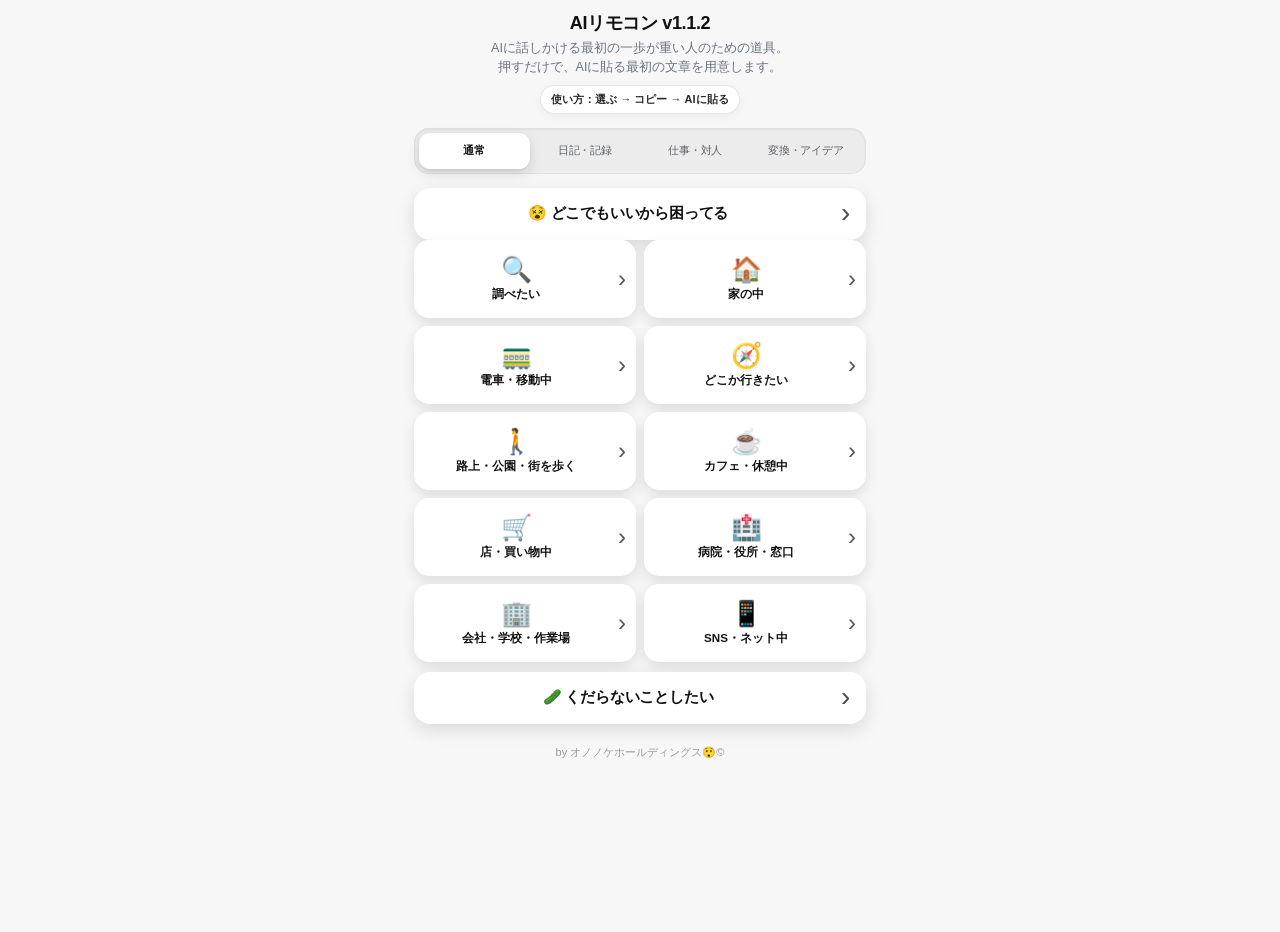
==== commit 6f0f3487: "Add files via upload" ====
--- a/index.html
+++ b/index.html
@@ -3,7 +3,7 @@
 <head>
 <meta charset="UTF-8">
 <meta name="viewport" content="width=device-width, initial-scale=1.0, maximum-scale=1.0, user-scalable=no">
-<title>AIリモコン v1.1.1-B</title>
+<title>AIリモコン v1.1.2</title>
 <style>
 /* ─── 変数 ─── */
 :root {
@@ -645,206 +645,263 @@
   to   { opacity: 1; transform: translateY(0); }
 }
 
-/* ─── v1.1.1-B 視覚差ヤスリ試作 ─── */
+/* ─── v1.1.2 白黒締め版 ─── */
 body {
-  background: #EEF0F2;
-  color: #1F2328;
-  line-height: 1.6;
+  background: #f7f7f7;
+  color: #171717;
+  line-height: 1.5;
   -webkit-font-smoothing: antialiased;
   text-rendering: optimizeLegibility;
 }
 
-main { padding-top: 18px; }
-
-.top-lead { margin-bottom: 18px; }
+main {
+  padding-top: 12px;
+}
+
+/* 上半分を圧縮 */
+.top-lead {
+  margin-bottom: 14px;
+}
 .top-lead-title {
-  color: #1F2328;
-  font-size: 19px;
-  font-weight: 700;
-  line-height: 1.3;
-  letter-spacing: .025em;
+  color: #111111;
+  font-size: 18px;
+  font-weight: 800;
+  line-height: 1.25;
+  letter-spacing: -0.02em;
 }
 .top-lead-sub {
-  color: #6B7280;
-  font-size: 13px;
+  color: #6b7280;
+  font-size: 12.5px;
   font-weight: 400;
-  line-height: 1.65;
+  line-height: 1.55;
   letter-spacing: 0;
 }
 .top-guide {
-  margin-top: 10px;
-  padding: 6px 10px;
-  background: rgba(62, 111, 166, 0.08);
-  color: #3E6FA6;
-  border: 1px solid rgba(62, 111, 166, 0.10);
+  margin-top: 8px;
+  padding: 5px 10px;
+  background: #ffffff;
+  color: #292929;
+  border: 1px solid rgba(17,17,17,.10);
   border-radius: 999px;
   font-weight: 600;
-  box-shadow: none;
-}
-
+  box-shadow: 0 2px 8px rgba(0,0,0,.05);
+}
+
+/* 強いセグメントタブ */
 .mode-seg {
-  background: #E2E5E9;
-  border: 0;
-  border-radius: 14px;
+  background: #ececec;
+  border: 1px solid rgba(17,17,17,.05);
+  border-radius: 15px;
   padding: 4px;
-  margin-bottom: 18px;
-  box-shadow: inset 0 1px 2px rgba(31, 35, 40, 0.05);
+  margin-bottom: 14px;
+  box-shadow: inset 0 1px 2px rgba(0,0,0,.05);
 }
 .mode-seg-btn {
-  min-height: 38px;
-  padding: 6px 4px;
+  min-height: 36px;
+  padding: 5px 4px;
   border-radius: 11px;
   background: transparent;
-  color: #6B7280;
-  font-size: 11.5px;
-  font-weight: 400;
-  line-height: 1.2;
+  color: #5d6268;
+  font-size: 11.2px;
+  font-weight: 500;
+  line-height: 1.15;
   white-space: nowrap;
   transition: transform .10s ease, background .14s ease, color .14s ease, box-shadow .14s ease;
 }
 .mode-seg-btn.active {
-  background: #FFFFFF;
-  color: #3E6FA6;
-  font-weight: 600;
-  box-shadow: 0 1px 3px rgba(30,30,40,.12), 0 1px 2px rgba(30,30,40,.08);
-}
-.mode-seg-btn:active { transform: scale(.97); }
-
+  background: #ffffff;
+  color: #111111;
+  font-weight: 700;
+  box-shadow:
+    0 5px 14px rgba(0,0,0,.12),
+    0 1px 3px rgba(0,0,0,.08);
+}
+.mode-seg-btn:active {
+  transform: scale(.97);
+}
+
+/* 特別ボタンも白黒へ */
 .wide-btn {
   position: relative;
-  overflow: hidden;
-  min-height: 58px;
-  padding: 16px 18px 16px 22px;
+  min-height: 52px;
+  padding: 13px 42px 13px 18px;
   border: 0;
-  border-radius: 14px;
-  color: #1F2328;
+  border-radius: 16px;
+  background: #ffffff !important;
+  color: #111111;
   font-weight: 700;
-  box-shadow: 0 2px 6px rgba(20,20,30,.07);
+  text-align: center;
+  box-shadow: 0 6px 18px rgba(0,0,0,.12);
   transition: transform .10s ease, box-shadow .12s ease;
 }
 .wide-btn::before {
-  content: "";
+  content: none !important;
+}
+.wide-btn::after {
+  content: "›";
   position: absolute;
-  left: 0;
-  top: 10px;
-  bottom: 10px;
-  width: 4px;
-  border-radius: 0 4px 4px 0;
-}
-.wide-btn:not(.silly) { background: #E9E5F3; }
-.wide-btn:not(.silly)::before { background: #6B5B95; }
-.wide-btn.silly { background: #DFF1EC; }
-.wide-btn.silly::before { background: #2F8F7C; }
+  right: 16px;
+  top: 50%;
+  transform: translateY(-53%);
+  color: #4b4b4b;
+  font-size: 28px;
+  font-weight: 400;
+  line-height: 1;
+}
 .wide-btn:active {
   transform: scale(.97);
-  box-shadow: 0 1px 3px rgba(20,20,30,.06);
-}
-
+  box-shadow: 0 3px 10px rgba(0,0,0,.10);
+}
+
+/* 2列カードを小さく・中央寄せ・右矢印 */
 .section-label {
-  margin: 15px 0 10px;
-  color: #7B8188;
-  font-size: 11px;
+  margin: 12px 0 8px;
+  color: #7a7a7a;
+  font-size: 10.5px;
   font-weight: 500;
   letter-spacing: .08em;
 }
-.cat-grid { gap: 10px; }
+.cat-grid {
+  gap: 8px;
+}
 .cat-btn {
-  min-height: 92px;
-  padding: 14px 13px 12px;
-  background: #FFFFFF;
+  position: relative;
+  min-height: 78px;
+  padding: 11px 30px 10px 12px;
+  background: #ffffff;
   border: 0;
-  border-radius: 14px;
-  box-shadow: 0 2px 6px rgba(20,20,30,.08), inset 0 1px 0 rgba(255,255,255,.95);
+  border-radius: 15px;
+  box-shadow: 0 5px 14px rgba(0,0,0,.11);
+  text-align: center;
+  align-items: center;
+  justify-content: center;
   transition: transform .10s ease, box-shadow .12s ease;
+}
+.cat-btn::after {
+  content: "›";
+  position: absolute;
+  right: 10px;
+  top: 50%;
+  transform: translateY(-52%);
+  color: #555555;
+  font-size: 24px;
+  font-weight: 400;
+  line-height: 1;
 }
 .cat-btn:active {
   transform: scale(.97);
-  box-shadow: 0 1px 3px rgba(20,20,30,.06);
+  box-shadow: 0 3px 9px rgba(0,0,0,.10);
 }
 .cat-icon {
-  font-size: 28px;
-  margin-bottom: 9px;
+  font-size: 25px;
+  margin-bottom: 5px;
 }
 .cat-label {
-  color: #1F2328;
-  font-size: 12px;
-  font-weight: 600;
-  line-height: 1.25;
-  letter-spacing: .01em;
-}
-
+  color: #111111;
+  font-size: 11.6px;
+  font-weight: 700;
+  line-height: 1.22;
+  letter-spacing: 0;
+  text-align: center;
+}
+
+/* シナリオ・日記・他画面も同じ白黒ルールへ */
 .list-item,
 .diary-btn {
-  background: #FFFFFF;
+  position: relative;
+  background: #ffffff;
   border: 0;
-  border-radius: 14px;
-  box-shadow: 0 2px 6px rgba(20,20,30,.08);
+  border-radius: 15px;
+  box-shadow: 0 5px 14px rgba(0,0,0,.11);
   transition: transform .10s ease, box-shadow .12s ease;
 }
 .list-item:active,
 .diary-btn:active {
   transform: scale(.97);
-  box-shadow: 0 1px 3px rgba(20,20,30,.06);
+  box-shadow: 0 3px 9px rgba(0,0,0,.10);
 }
 .scenario-main,
 .diary-btn-main {
-  color: #1F2328;
-  font-weight: 600;
+  color: #111111;
+  font-weight: 700;
   line-height: 1.3;
 }
 .scenario-sub,
 .diary-btn-sub,
 .screen-lead {
-  color: #6B7280;
+  color: #6b7280;
+  font-weight: 400;
+  line-height: 1.55;
+}
+
+.social-lead,
+.creative-lead {
+  color: #171717;
   font-weight: 400;
   line-height: 1.6;
-}
-
-.social-lead,
-.creative-lead {
-  color: #1F2328;
-  font-weight: 400;
-  line-height: 1.65;
 }
 .diary-note,
 .social-note,
 .creative-note {
-  color: #6B7280;
-  background: #E7EAEE;
+  color: #686868;
+  background: #f0f0f0;
   border: 0;
   border-radius: 12px;
 }
 
+/* プロンプト画面 */
 #header {
-  background: rgba(238, 240, 242, 0.94);
-  border-bottom-color: rgba(31, 35, 40, 0.08);
+  background: rgba(247,247,247,.94);
+  border-bottom-color: rgba(17,17,17,.08);
   -webkit-backdrop-filter: blur(12px);
   backdrop-filter: blur(12px);
 }
-.ready-badge { color: #3E6FA6; }
+.ready-badge {
+  color: #111111;
+}
 .copy-btn {
   border-radius: 999px;
-  box-shadow: 0 5px 14px rgba(62, 111, 166, .20);
-}
-.copy-btn:active { transform: scale(.97); }
+  box-shadow: 0 6px 18px rgba(0,0,0,.16);
+}
+.copy-btn:active {
+  transform: scale(.97);
+}
 .custom-area {
   border-width: 1px;
-  box-shadow: 0 2px 6px rgba(20,20,30,.08);
-}
-.custom-textarea { background: #F4F5F6; }
+  box-shadow: 0 5px 14px rgba(0,0,0,.10);
+}
+.custom-textarea {
+  background: #f5f5f5;
+}
 .ai-btn {
   border: 0;
-  background: #FFFFFF;
-  box-shadow: 0 2px 6px rgba(20,20,30,.07);
+  background: #ffffff;
+  box-shadow: 0 4px 12px rgba(0,0,0,.09);
 }
 .ai-btn:active {
   transform: scale(.97);
-  background: #F7F8F9;
-}
-.top-footer { color: #969CA3; }
+  background: #f6f6f6;
+}
+
+.top-footer {
+  color: #9a9a9a;
+  margin-top: 20px;
+}
 #toast {
-  background: rgba(31, 35, 40, .92);
-  box-shadow: 0 8px 24px rgba(31, 35, 40, .18);
+  background: rgba(17,17,17,.92);
+  box-shadow: 0 8px 24px rgba(0,0,0,.18);
+}
+
+/* 狭いiPhoneでも4タブと長文カードを崩さない */
+@media (max-width: 390px) {
+  .mode-seg-btn {
+    font-size: 10.8px;
+    padding-left: 2px;
+    padding-right: 2px;
+  }
+  .cat-label {
+    font-size: 11.2px;
+  }
 }
 
 </style>
@@ -863,7 +920,7 @@
     <!-- 画面1: location -->
     <section id="screen-location" class="screen active">
       <div class="top-lead">
-        <div class="top-lead-title">AIリモコン v1.1.1-B</div>
+        <div class="top-lead-title">AIリモコン v1.1.2</div>
         <div class="top-lead-sub">AIに話しかける最初の一歩が重い人のための道具。<br>押すだけで、AIに貼る最初の文章を用意します。</div>
         <div class="top-guide">使い方：選ぶ → コピー → AIに貼る</div>
       </div>
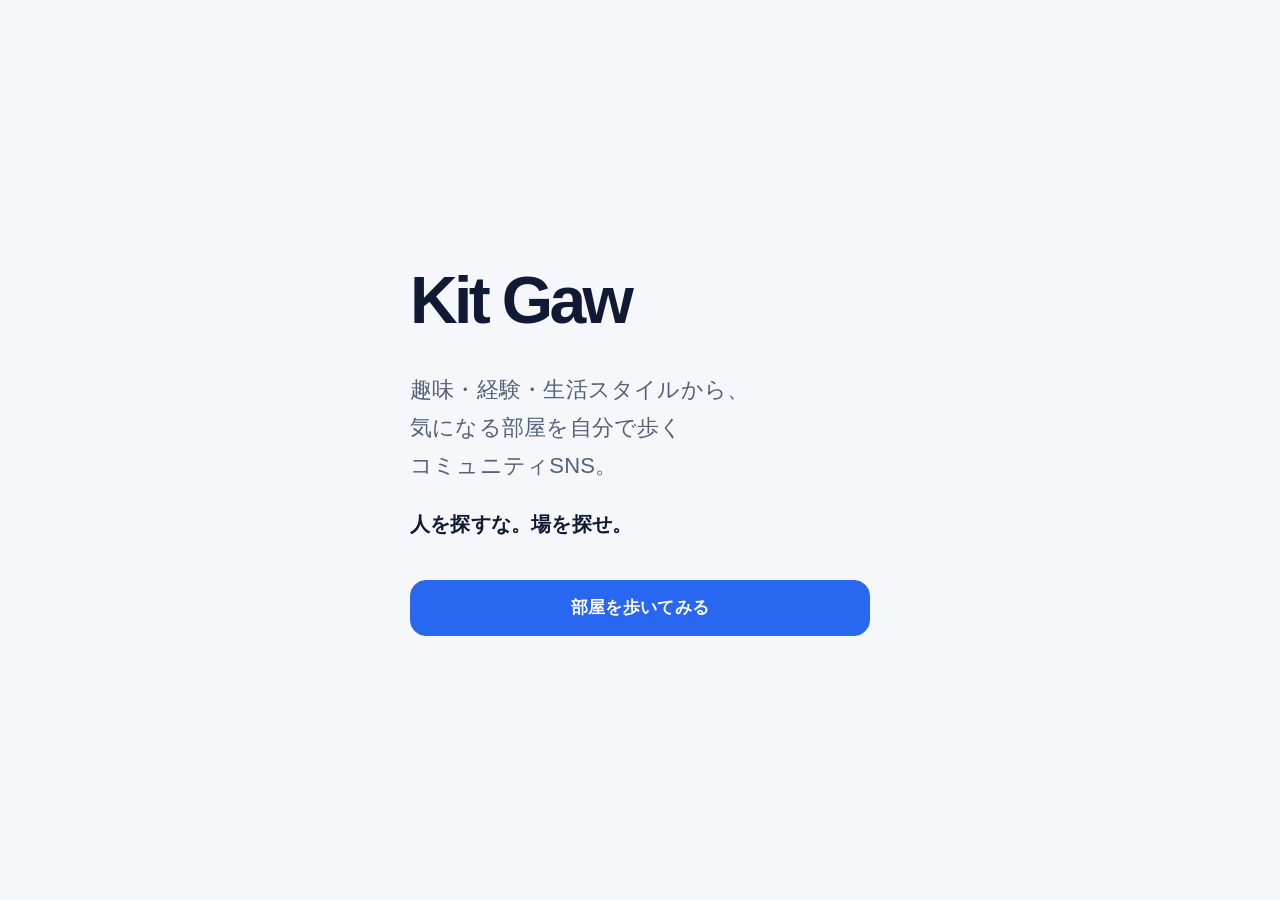
==== commit 916a0fbb: "Add files via upload" ====
--- a/index.html
+++ b/index.html
@@ -1,3441 +1,331 @@
-<!DOCTYPE html>
+<!doctype html>
 <html lang="ja">
-<head>
-<meta charset="UTF-8">
-<meta name="viewport" content="width=device-width, initial-scale=1.0, maximum-scale=1.0, user-scalable=no">
-<title>AIリモコン v1.1.2</title>
-<style>
-/* ─── 変数 ─── */
-:root {
-  --bg: #f3f5f7;
-  --text: #212427;
-  --sub: #707c87;
-  --card: #fdfefe;
-  --border: rgba(44, 48, 51, 0.09);
-  --primary: #2b5c8f;
-  --primary-dk: #234c77;
-  --primary-light: rgba(43, 92, 143, 0.09);
-  --wide-bg: #edeef5;
-  --wide-border: rgba(101, 105, 139, 0.20);
-  --silly-bg: #e6f0f0;
-  --silly-border: rgba(73, 123, 120, 0.20);
-  --radius: 14px;
-  --radius-sm: 11px;
-  --pill: 999px;
-  --shadow: 0 5px 16px rgba(80, 96, 110, 0.09);
-  --shadow-btn: 0 6px 18px rgba(43, 92, 143, 0.20);
-  --ready-color: #2b5c8f;
-}
-
-/* ─── リセット ─── */
-*, *::before, *::after {
-  box-sizing: border-box;
-  margin: 0; padding: 0;
-  -webkit-tap-highlight-color: transparent;
-  touch-action: manipulation;
-}
-
-html { height: 100%; }
-
-body {
-  font-family: -apple-system, BlinkMacSystemFont,
-    "Hiragino Sans", "Hiragino Kaku Gothic ProN",
-    "Noto Sans JP", sans-serif;
-  background: var(--bg);
-  color: var(--text);
-  line-height: 1.55;
-  min-height: 100dvh;
-  padding-bottom: calc(32px + env(safe-area-inset-bottom, 0px));
-}
-
-#app {
-  max-width: 480px;
-  margin: 0 auto;
-  min-height: 100dvh;
-  display: flex;
-  flex-direction: column;
-}
-
-/* ─── ヘッダー ─── */
-#header {
-  display: flex;
-  align-items: center;
-  padding: 8px 14px;
-  background: var(--bg);
-  position: sticky;
-  top: 0;
-  z-index: 10;
-  border-bottom: 1px solid var(--border);
-  min-height: 46px;
-}
-#header.hidden { display: none; }
-
-#back-btn {
-  background: none;
-  border: none;
-  color: var(--primary);
-  font-size: 14px;
-  font-weight: 600;
-  padding: 8px 12px 8px 0;
-  cursor: pointer;
-  flex-shrink: 0;
-  min-height: 44px;
-  display: flex;
-  align-items: center;
-  gap: 4px;
-  letter-spacing: -.1px;
-}
-
-#breadcrumb {
-  font-size: 12px;
-  color: var(--sub);
-  margin-left: 2px;
-  white-space: nowrap;
-  overflow: hidden;
-  text-overflow: ellipsis;
-}
-
-/* ─── メイン ─── */
-main { flex: 1; padding: 18px 14px 0; }
-
-.screen { display: none; animation: fadeIn .2s ease; }
-.screen.active { display: block; }
-
-/* ─── 画面タイトル ─── */
-.screen-title {
-  font-size: 19px;
-  font-weight: 700;
-  margin-bottom: 14px;
-  letter-spacing: -.3px;
-}
-
-/* ─── トップ画面 ─── */
-.top-lead {
-  text-align: center;
-  margin-bottom: 18px;
-}
-.top-lead-title {
-  font-size: 18px;
-  font-weight: 800;
-  letter-spacing: -.4px;
-}
-.top-lead-sub {
-  font-size: 13px;
-  color: var(--sub);
-  margin-top: 4px;
-  line-height: 1.6;
-}
-.top-guide {
-  display: inline-block;
-  margin-top: 10px;
-  padding: 6px 10px;
-  border-radius: 999px;
-  background: rgba(0,122,255,.08);
-  color: var(--accent);
-  font-size: 11px;
-  font-weight: 700;
-}
-
-/* ワイドボタン */
-.wide-btn {
-  display: flex;
-  align-items: center;
-  justify-content: center;
-  gap: 10px;
-  width: 100%;
-  padding: 16px 18px;
-  border-radius: var(--radius);
-  border: 1.5px solid var(--wide-border);
-  background: var(--wide-bg);
-  font-size: 15px;
-  font-weight: 700;
-  cursor: pointer;
-  transition: transform .1s, opacity .1s;
-  box-shadow: var(--shadow);
-  user-select: none;
-  min-height: 56px;
-  text-align: center;
-  letter-spacing: -.2px;
-}
-.wide-btn.silly {
-  background: var(--silly-bg);
-  border-color: var(--silly-border);
-}
-.wide-btn:active { transform: scale(.97); opacity: .82; }
-
-/* 中央ラベル */
-.section-label {
-  font-size: 11px;
-  font-weight: 700;
-  color: var(--sub);
-  text-align: center;
-  margin: 14px 0 9px;
-  letter-spacing: .5px;
-  text-transform: uppercase;
-}
-
-/* カテゴリグリッド */
-.cat-grid {
-  display: grid;
-  grid-template-columns: repeat(2, 1fr);
-  gap: 9px;
-}
-
-.cat-btn {
-  display: flex;
-  flex-direction: column;
-  align-items: flex-start;
-  justify-content: flex-end;
-  padding: 12px 12px 10px;
-  background: var(--card);
-  border: 1.5px solid var(--border);
-  border-radius: var(--radius);
-  cursor: pointer;
-  transition: transform .1s, opacity .1s;
-  min-height: 90px;
-  box-shadow: var(--shadow);
-  user-select: none;
-  position: relative;
-}
-.cat-btn:active { transform: scale(.95); opacity: .82; }
-
-.cat-icon {
-  font-size: 28px;
-  line-height: 1;
-  margin-bottom: 7px;
-  display: block;
-}
-.cat-label {
-  font-size: 12px;
-  font-weight: 700;
-  line-height: 1.35;
-  color: var(--text);
-  text-align: left;
-}
-
-/* フッター */
-.top-footer {
-  margin-top: 22px;
-  padding-bottom: 4px;
-  text-align: center;
-  font-size: 11px;
-  color: #b0b0b8;
-}
-
-/* ─── シナリオ・アクションリスト ─── */
-.list-wrap {
-  display: flex;
-  flex-direction: column;
-  gap: 9px;
-}
-
-.list-item {
-  padding: 11px 13px;
-  background: var(--card);
-  border: 1.5px solid var(--border);
-  border-radius: var(--radius);
-  font-size: 15px;
-  font-weight: 500;
-  cursor: pointer;
-  transition: transform .1s, opacity .1s;
-  box-shadow: var(--shadow);
-  user-select: none;
-  min-height: 62px;
-  display: flex;
-  flex-direction: column;
-  align-items: flex-start;
-  justify-content: center;
-}
-.list-item:active { transform: scale(.97); opacity: .78; }
-
-.scenario-main {
-  font-size: 15px;
-  font-weight: 700;
-  line-height: 1.35;
-  color: var(--text);
-}
-
-.scenario-sub {
-  margin-top: 3px;
-  font-size: 12px;
-  color: var(--sub);
-  line-height: 1.35;
-  white-space: nowrap;
-  overflow: hidden;
-  text-overflow: ellipsis;
-  max-width: 100%;
-}
-
-.screen-lead {
-  font-size: 13px;
-  color: var(--sub);
-  line-height: 1.6;
-  margin-top: -8px;
-  margin-bottom: 13px;
-}
-
-/* ─── プロンプト画面（v0.5） ─── */
-.result-wrap {
-  display: flex;
-  flex-direction: column;
-  gap: 13px;
-}
-
-/* READY バッジ */
-.ready-badge {
-  display: inline-flex;
-  align-items: center;
-  gap: 5px;
-  font-size: 11px;
-  font-weight: 700;
-  color: var(--ready-color);
-  letter-spacing: .6px;
-  text-transform: uppercase;
-  opacity: .75;
-}
-.ready-dot {
-  width: 7px;
-  height: 7px;
-  border-radius: 50%;
-  background: var(--ready-color);
-  flex-shrink: 0;
-}
-
-/* メタ情報（location › scenario） */
-.result-meta {
-  font-size: 13px;
-  color: var(--sub);
-  line-height: 1.6;
-  margin-top: 2px;
-}
-.result-meta strong {
-  color: var(--text);
-  font-weight: 600;
-}
-
-/* effectLabel */
-.effect-label {
-  font-size: 15px;
-  font-weight: 600;
-  color: var(--text);
-  line-height: 1.55;
-  letter-spacing: -.1px;
-}
-
-/* コピーボタン */
-.copy-btn {
-  background: var(--primary);
-  color: #fff;
-  border: none;
-  border-radius: var(--pill);
-  padding: 16px;
-  font-size: 16px;
-  font-weight: 700;
-  cursor: pointer;
-  text-align: center;
-  transition: background .12s, transform .1s;
-  letter-spacing: .2px;
-  box-shadow: var(--shadow-btn);
-  user-select: none;
-  min-height: 54px;
-  width: 100%;
-  display: block;
-}
-.copy-btn:active { transform: scale(.97); background: var(--primary-dk); }
-
-/* 「文言を見る・調整する」リンク */
-.custom-toggle {
-  background: none;
-  border: none;
-  color: var(--sub);
-  font-size: 13px;
-  font-weight: 500;
-  cursor: pointer;
-  text-align: center;
-  width: 100%;
-  padding: 6px 0;
-  text-decoration: underline;
-  text-underline-offset: 3px;
-  text-decoration-color: rgba(110,110,115,.4);
-  transition: color .12s;
-}
-.custom-toggle:active { color: var(--primary); }
-
-/* カスタム編集エリア */
-.custom-area {
-  display: none;
-  flex-direction: column;
-  gap: 10px;
-  background: var(--card);
-  border: 1.5px solid var(--border);
-  border-radius: var(--radius);
-  padding: 14px;
-  box-shadow: var(--shadow);
-}
-.custom-area.open { display: flex; }
-
-.custom-area-title {
-  font-size: 12px;
-  font-weight: 700;
-  color: var(--sub);
-  letter-spacing: .4px;
-  text-transform: uppercase;
-}
-
-.custom-textarea {
-  width: 100%;
-  min-height: 160px;
-  max-height: 320px;
-  overflow-y: auto;
-  font-size: 16px;
-  line-height: 1.7;
-  color: var(--text);
-  background: var(--bg);
-  border: 1px solid var(--border);
-  border-radius: var(--radius-sm);
-  padding: 12px;
-  resize: none;
-  font-family: inherit;
-  -webkit-appearance: none;
-}
-.custom-textarea:focus {
-  outline: 2px solid var(--primary);
-  outline-offset: 0;
-}
-
-.custom-copy-btn {
-  background: var(--primary);
-  color: #fff;
-  border: none;
-  border-radius: var(--pill);
-  padding: 13px;
-  font-size: 15px;
-  font-weight: 700;
-  cursor: pointer;
-  text-align: center;
-  transition: background .12s, transform .1s;
-  box-shadow: var(--shadow-btn);
-  user-select: none;
-  min-height: 48px;
-  width: 100%;
-}
-.custom-copy-btn:active { transform: scale(.97); background: var(--primary-dk); }
-
-.custom-sub-btns {
-  display: flex;
-  gap: 9px;
-}
-.custom-sub-btn {
-  flex: 1;
-  background: var(--card);
-  color: var(--sub);
-  border: 1.5px solid var(--border);
-  border-radius: var(--radius-sm);
-  padding: 10px;
-  font-size: 13px;
-  font-weight: 600;
-  cursor: pointer;
-  text-align: center;
-  transition: background .1s, transform .1s;
-  min-height: 42px;
-}
-.custom-sub-btn:active { transform: scale(.97); background: #ebebef; }
-
-/* ─── 外部AIリンク ─── */
-.ai-section {
-  display: flex;
-  flex-direction: column;
-  gap: 9px;
-  padding-top: 2px;
-}
-.ai-label {
-  font-size: 12px;
-  color: var(--sub);
-  text-align: center;
-}
-.ai-grid {
-  display: grid;
-  grid-template-columns: repeat(2, 1fr);
-  gap: 9px;
-}
-.ai-btn {
-  display: flex;
-  align-items: center;
-  justify-content: center;
-  gap: 5px;
-  padding: 0 10px;
-  min-height: 46px;
-  background: var(--card);
-  border: 1.5px solid var(--border);
-  border-radius: var(--radius-sm);
-  font-size: 13px;
-  font-weight: 600;
-  color: var(--text);
-  text-decoration: none;
-  cursor: pointer;
-  transition: transform .1s, opacity .1s, background .1s;
-  box-shadow: var(--shadow);
-  user-select: none;
-  text-align: center;
-}
-.ai-btn:active { transform: scale(.95); opacity: .78; background: #ebebef; }
-.ai-icon { font-size: 16px; flex-shrink: 0; line-height: 1; }
-
-/* ─── トースト ─── */
-#toast {
-  position: fixed;
-  bottom: calc(28px + env(safe-area-inset-bottom, 0px));
-  left: 50%;
-  transform: translateX(-50%);
-  background: rgba(26,26,28,.88);
-  color: #fff;
-  padding: 11px 22px;
-  border-radius: 22px;
-  font-size: 13px;
-  font-weight: 500;
-  z-index: 100;
-  opacity: 1;
-  transition: opacity .4s ease;
-  white-space: nowrap;
-  backdrop-filter: blur(8px);
-  -webkit-backdrop-filter: blur(8px);
-  pointer-events: none;
-}
-#toast.hidden { opacity: 0; }
-
-
-/* ─── セグメント切り替え ─── */
-.mode-seg {
-  display: flex;
-  gap: 0;
-  background: var(--border);
-  border-radius: 10px;
-  padding: 3px;
-  margin-bottom: 16px;
-}
-.mode-seg-btn {
-  flex: 1;
-  background: none;
-  border: none;
-  border-radius: 8px;
-  padding: 6px 6px;
-  font-size: 11.5px;
-  font-weight: 600;
-  color: var(--sub);
-  cursor: pointer;
-  transition: background .15s, color .15s;
-  min-height: 36px;
-  letter-spacing: -.2px;
-}
-.mode-seg-btn.active {
-  background: var(--card);
-  color: var(--text);
-  box-shadow: 0 1px 3px rgba(0,0,0,.12);
-}
-.mode-seg-btn:active { opacity: .75; }
-
-
-/* ─── 仕事・対人面 ─── */
-.social-lead {
-  font-size: 14px;
-  color: var(--text);
-  line-height: 1.7;
-  margin-bottom: 8px;
-  font-weight: 500;
-}
-.diary-note,
-.social-note {
-  font-size: 11px;
-  color: var(--sub);
-  line-height: 1.6;
-  margin-bottom: 16px;
-  padding: 8px 10px;
-  background: rgba(0,0,0,.04);
-  border-radius: 6px;
-}
-
-
-/* ─── 変換面 ─── */
-.creative-lead {
-  font-size: 14px;
-  color: var(--text);
-  line-height: 1.7;
-  margin-bottom: 8px;
-  font-weight: 500;
-}
-.creative-note {
-  font-size: 11px;
-  color: var(--sub);
-  line-height: 1.6;
-  margin-bottom: 16px;
-  padding: 8px 10px;
-  background: rgba(0,0,0,.04);
-  border-radius: 6px;
-}
-/* ─── 日記・記録面 ─── */
-.diary-lead {
-  font-size: 13px;
-  color: var(--sub);
-  line-height: 1.65;
-  margin-bottom: 16px;
-}
-.diary-list {
-  display: flex;
-  flex-direction: column;
-  gap: 9px;
-}
-.diary-btn {
-  display: flex;
-  flex-direction: column;
-  align-items: flex-start;
-  padding: 14px 14px 12px;
-  background: var(--card);
-  border: 1.5px solid var(--border);
-  border-radius: var(--radius);
-  cursor: pointer;
-  transition: transform .1s, opacity .1s;
-  box-shadow: var(--shadow);
-  user-select: none;
-  min-height: 68px;
-  position: relative;
-}
-.diary-btn::before {
-  content: '';
-  position: absolute;
-  left: 0; top: 0; bottom: 0;
-  width: 4px;
-  border-radius: var(--radius) 0 0 var(--radius);
-  background: #7c6af7;
-}
-.diary-btn:active { transform: scale(.97); opacity: .78; }
-.diary-btn-main {
-  font-size: 15px;
-  font-weight: 700;
-  color: var(--text);
-  line-height: 1.35;
-  padding-left: 4px;
-}
-.diary-btn-sub {
-  margin-top: 4px;
-  font-size: 12px;
-  color: var(--sub);
-  line-height: 1.35;
-  padding-left: 4px;
-}
-
-/* ─── ヒアリング情報（prompt画面） ─── */
-.hearing-info {
-  display: flex;
-  flex-direction: column;
-  gap: 3px;
-  padding: 10px 13px;
-  background: #f3f0ff;
-  border: 1.5px solid #c8bef7;
-  border-radius: var(--radius-sm);
-  font-size: 12px;
-  color: #5a4db0;
-  line-height: 1.55;
-}
-.hearing-info.hidden { display: none; }
-.hearing-info-row { display: flex; align-items: baseline; gap: 5px; }
-.hearing-info-icon { font-size: 13px; flex-shrink: 0; }
-
-@keyframes fadeIn {
-  from { opacity: 0; transform: translateY(6px); }
-  to   { opacity: 1; transform: translateY(0); }
-}
-
-/* ─── v1.1.2 白黒締め版 ─── */
-body {
-  background: #f7f7f7;
-  color: #171717;
-  line-height: 1.5;
-  -webkit-font-smoothing: antialiased;
-  text-rendering: optimizeLegibility;
-}
-
-main {
-  padding-top: 12px;
-}
-
-/* 上半分を圧縮 */
-.top-lead {
-  margin-bottom: 14px;
-}
-.top-lead-title {
-  color: #111111;
-  font-size: 18px;
-  font-weight: 800;
-  line-height: 1.25;
-  letter-spacing: -0.02em;
-}
-.top-lead-sub {
-  color: #6b7280;
-  font-size: 12.5px;
-  font-weight: 400;
-  line-height: 1.55;
-  letter-spacing: 0;
-}
-.top-guide {
-  margin-top: 8px;
-  padding: 5px 10px;
-  background: #ffffff;
-  color: #292929;
-  border: 1px solid rgba(17,17,17,.10);
-  border-radius: 999px;
-  font-weight: 600;
-  box-shadow: 0 2px 8px rgba(0,0,0,.05);
-}
-
-/* 強いセグメントタブ */
-.mode-seg {
-  background: #ececec;
-  border: 1px solid rgba(17,17,17,.05);
-  border-radius: 15px;
-  padding: 4px;
-  margin-bottom: 14px;
-  box-shadow: inset 0 1px 2px rgba(0,0,0,.05);
-}
-.mode-seg-btn {
-  min-height: 36px;
-  padding: 5px 4px;
-  border-radius: 11px;
-  background: transparent;
-  color: #5d6268;
-  font-size: 11.2px;
-  font-weight: 500;
-  line-height: 1.15;
-  white-space: nowrap;
-  transition: transform .10s ease, background .14s ease, color .14s ease, box-shadow .14s ease;
-}
-.mode-seg-btn.active {
-  background: #ffffff;
-  color: #111111;
-  font-weight: 700;
-  box-shadow:
-    0 5px 14px rgba(0,0,0,.12),
-    0 1px 3px rgba(0,0,0,.08);
-}
-.mode-seg-btn:active {
-  transform: scale(.97);
-}
-
-/* 特別ボタンも白黒へ */
-.wide-btn {
-  position: relative;
-  min-height: 52px;
-  padding: 13px 42px 13px 18px;
-  border: 0;
-  border-radius: 16px;
-  background: #ffffff !important;
-  color: #111111;
-  font-weight: 700;
-  text-align: center;
-  box-shadow: 0 6px 18px rgba(0,0,0,.12);
-  transition: transform .10s ease, box-shadow .12s ease;
-}
-.wide-btn::before {
-  content: none !important;
-}
-.wide-btn::after {
-  content: "›";
-  position: absolute;
-  right: 16px;
-  top: 50%;
-  transform: translateY(-53%);
-  color: #4b4b4b;
-  font-size: 28px;
-  font-weight: 400;
-  line-height: 1;
-}
-.wide-btn:active {
-  transform: scale(.97);
-  box-shadow: 0 3px 10px rgba(0,0,0,.10);
-}
-
-/* 2列カードを小さく・中央寄せ・右矢印 */
-.section-label {
-  margin: 12px 0 8px;
-  color: #7a7a7a;
-  font-size: 10.5px;
-  font-weight: 500;
-  letter-spacing: .08em;
-}
-.cat-grid {
-  gap: 8px;
-}
-.cat-btn {
-  position: relative;
-  min-height: 78px;
-  padding: 11px 30px 10px 12px;
-  background: #ffffff;
-  border: 0;
-  border-radius: 15px;
-  box-shadow: 0 5px 14px rgba(0,0,0,.11);
-  text-align: center;
-  align-items: center;
-  justify-content: center;
-  transition: transform .10s ease, box-shadow .12s ease;
-}
-.cat-btn::after {
-  content: "›";
-  position: absolute;
-  right: 10px;
-  top: 50%;
-  transform: translateY(-52%);
-  color: #555555;
-  font-size: 24px;
-  font-weight: 400;
-  line-height: 1;
-}
-.cat-btn:active {
-  transform: scale(.97);
-  box-shadow: 0 3px 9px rgba(0,0,0,.10);
-}
-.cat-icon {
-  font-size: 25px;
-  margin-bottom: 5px;
-}
-.cat-label {
-  color: #111111;
-  font-size: 11.6px;
-  font-weight: 700;
-  line-height: 1.22;
-  letter-spacing: 0;
-  text-align: center;
-}
-
-/* シナリオ・日記・他画面も同じ白黒ルールへ */
-.list-item,
-.diary-btn {
-  position: relative;
-  background: #ffffff;
-  border: 0;
-  border-radius: 15px;
-  box-shadow: 0 5px 14px rgba(0,0,0,.11);
-  transition: transform .10s ease, box-shadow .12s ease;
-}
-.list-item:active,
-.diary-btn:active {
-  transform: scale(.97);
-  box-shadow: 0 3px 9px rgba(0,0,0,.10);
-}
-.scenario-main,
-.diary-btn-main {
-  color: #111111;
-  font-weight: 700;
-  line-height: 1.3;
-}
-.scenario-sub,
-.diary-btn-sub,
-.screen-lead {
-  color: #6b7280;
-  font-weight: 400;
-  line-height: 1.55;
-}
-
-.social-lead,
-.creative-lead {
-  color: #171717;
-  font-weight: 400;
-  line-height: 1.6;
-}
-.diary-note,
-.social-note,
-.creative-note {
-  color: #686868;
-  background: #f0f0f0;
-  border: 0;
-  border-radius: 12px;
-}
-
-/* プロンプト画面 */
-#header {
-  background: rgba(247,247,247,.94);
-  border-bottom-color: rgba(17,17,17,.08);
-  -webkit-backdrop-filter: blur(12px);
-  backdrop-filter: blur(12px);
-}
-.ready-badge {
-  color: #111111;
-}
-.copy-btn {
-  border-radius: 999px;
-  box-shadow: 0 6px 18px rgba(0,0,0,.16);
-}
-.copy-btn:active {
-  transform: scale(.97);
-}
-.custom-area {
-  border-width: 1px;
-  box-shadow: 0 5px 14px rgba(0,0,0,.10);
-}
-.custom-textarea {
-  background: #f5f5f5;
-}
-.ai-btn {
-  border: 0;
-  background: #ffffff;
-  box-shadow: 0 4px 12px rgba(0,0,0,.09);
-}
-.ai-btn:active {
-  transform: scale(.97);
-  background: #f6f6f6;
-}
-
-.top-footer {
-  color: #9a9a9a;
-  margin-top: 20px;
-}
-#toast {
-  background: rgba(17,17,17,.92);
-  box-shadow: 0 8px 24px rgba(0,0,0,.18);
-}
-
-/* 狭いiPhoneでも4タブと長文カードを崩さない */
-@media (max-width: 390px) {
-  .mode-seg-btn {
-    font-size: 10.8px;
-    padding-left: 2px;
-    padding-right: 2px;
-  }
-  .cat-label {
-    font-size: 11.2px;
-  }
-}
-
-</style>
-</head>
-<body>
-<div id="app">
-
-  <!-- ヘッダー -->
-  <header id="header" class="hidden">
-    <button id="back-btn" type="button">◀ 戻る</button>
-    <div id="breadcrumb"></div>
-  </header>
-
-  <main id="main">
-
-    <!-- 画面1: location -->
-    <section id="screen-location" class="screen active">
-      <div class="top-lead">
-        <div class="top-lead-title">AIリモコン v1.1.2</div>
-        <div class="top-lead-sub">AIに話しかける最初の一歩が重い人のための道具。<br>押すだけで、AIに貼る最初の文章を用意します。</div>
-        <div class="top-guide">使い方：選ぶ → コピー → AIに貼る</div>
-      </div>
-
-
-      <!-- 面切り替えセグメント -->
-      <div class="mode-seg" id="mode-seg">
-        <button class="mode-seg-btn active" type="button" data-mode="default">通常</button>
-        <button class="mode-seg-btn" type="button" data-mode="diary">日記・記録</button>
-        <button class="mode-seg-btn" type="button" data-mode="social">仕事・対人</button>
-        <button class="mode-seg-btn" type="button" data-mode="creative">変換・アイデア</button>
-      </div>
-
-      <div id="mode-default">
-      <button class="wide-btn" type="button" data-loc="anywhere">😵 どこでもいいから困ってる</button>
-
-      <div class="cat-grid" id="cat-grid">
-        <!-- JSで生成 -->
-      </div>
-
-      <button class="wide-btn silly" type="button" data-loc="silly" style="margin-top:10px;">🥒 くだらないことしたい</button>
-
-
-      </div><!-- /mode-default -->
-
-      <!-- 変換面 -->
-      <div id="mode-creative" style="display:none;">
-        <p class="creative-lead">日常の違和感や重い話を、AIに渡せる言葉へ。<br>言語化・寸劇化・アイデア化の入口を作ります。</p>
-        <p class="creative-note">このリモコン内には、あなたの内容を入力・保存しません。<br>出てきた文章はたたき台として、最後は自分の感覚で調整してください。</p>
-        <div class="cat-grid" id="creative-grid"></div>
-      </div>
-
-      <!-- 日記・記録面 -->
-      <div id="mode-diary" style="display:none;">
-        <p class="diary-lead">今日のこと・気持ち・生活ログを、AIに聞いてもらいながら整理します。<br>ボタンを押して、AIに貼る最初の文章をコピーします。</p>
-        <p class="diary-note">このリモコン内には、あなたの内容を入力・保存しません。<br>出てきた文章はたたき台として、最後は自分の感覚で調整してください。</p>
-        <div class="cat-grid" id="diary-grid"></div>
-      </div>
-
-      <!-- 仕事・対人面 -->
-      <div id="mode-social" style="display:none;">
-        <p class="social-lead">断る・返信する・確認するなど、人との言葉を整えます。<br>本音の芯は残しつつ、社会と事故りにくい文章にします。</p>
-        <p class="social-note">このリモコン内には、あなたの内容を入力・保存しません。<br>AIの返答はたたき台として、最後は自分の言葉に調整してください。</p>
-        <div class="cat-grid" id="social-grid"></div>
-      </div>
-
-      <div class="top-footer">by オノノケホールディングス😲©️</div>
-    </section>
-
-    <!-- 画面2: scenario -->
-    <section id="screen-scenario" class="screen">
-      <h2 class="screen-title" id="scenario-title">何に困ってる？</h2>
-      <p id="scenario-lead" class="screen-lead"></p>
-      <div class="list-wrap" id="scenario-list"></div>
-    </section>
-
-    <!-- 画面3: action（actionsが2つ以上の場合のみ使用） -->
-    <section id="screen-action" class="screen">
-      <h2 class="screen-title">AIに何をさせたい？</h2>
-      <div class="list-wrap" id="action-list"></div>
-    </section>
-
-    <!-- 画面4: prompt (v0.5) -->
-    <section id="screen-prompt" class="screen">
-      <div class="result-wrap">
-
-        <!-- READY バッジ -->
-        <div class="ready-badge"><span class="ready-dot"></span>READY</div>
-
-        <!-- location › scenario -->
-        <div class="result-meta" id="result-meta"></div>
-
-        <!-- effectLabel -->
-        <div class="effect-label" id="effect-label">AIに貼る文章を用意しました。</div>
-
-
-        <!-- ヒアリング情報（hearing型のみ表示） -->
-        <div class="hearing-info hidden" id="hearing-info">
-          <div class="hearing-info-row"><span class="hearing-info-icon">💬</span><span id="hearing-count-text"></span></div>
-          <div class="hearing-info-row"><span class="hearing-info-icon">📝</span><span id="hearing-output-text"></span></div>
-        </div>
-
-        <!-- コピーボタン -->
-        <button class="copy-btn" id="copy-btn" type="button">コピーする</button>
-
-        <!-- 外部AIリンク -->
-        <div class="ai-section">
-          <p class="ai-label">コピーしたら、下のAIに貼ってください</p>
-          <div class="ai-grid">
-            <a href="https://chatgpt.com/" target="_blank" rel="noopener noreferrer" class="ai-btn">
-              <span class="ai-icon">🤖</span>ChatGPTを開く
-            </a>
-            <a href="https://gemini.google.com/" target="_blank" rel="noopener noreferrer" class="ai-btn">
-              <span class="ai-icon">✨</span>Geminiを開く
-            </a>
-            <a href="https://copilot.microsoft.com/" target="_blank" rel="noopener noreferrer" class="ai-btn">
-              <span class="ai-icon">🪟</span>Copilotを開く
-            </a>
-            <a href="https://claude.ai/" target="_blank" rel="noopener noreferrer" class="ai-btn">
-              <span class="ai-icon">🌿</span>Claudeを開く
-            </a>
-          </div>
-        </div>
-
-        <!-- 文言を見る・調整する -->
-        <button class="custom-toggle" id="custom-toggle" type="button">文言を見る・調整する</button>
-
-        <!-- カスタム編集エリア（初期非表示） -->
-        <div class="custom-area" id="custom-area">
-          <div class="custom-area-title">文言を調整</div>
-          <textarea class="custom-textarea" id="custom-textarea" rows="6"></textarea>
-          <button class="custom-copy-btn" id="custom-copy-btn" type="button">この文でコピーする</button>
-          <div class="custom-sub-btns">
-            <button class="custom-sub-btn" id="custom-reset-btn" type="button">元に戻す</button>
-            <button class="custom-sub-btn" id="custom-close-btn" type="button">閉じる</button>
-          </div>
-        </div>
-
-      </div>
-    </section>
-
-  </main>
-
-  <div id="toast" class="toast hidden">コピーしました 📋</div>
-</div>
-
-<!-- ─── データ ─── -->
-<script type="application/json" id="app-data">
-{
-  "locations": [
-    {
-      "id": "anywhere",
-      "label": "😵 どこでもいいから困ってる",
-      "role": "wide",
-      "scenarios": [
-        {
-          "id": "anywhere_chaos",
-          "label": "頭がぐちゃぐちゃ",
-          "tags": [
-            "🧩 この悩み、どう扱う？",
-            "😲 何が起こったんだ"
-          ],
-          "actions": [
-            {
-              "id": "anywhere_chaos_sort",
-              "label": "整理してほしい",
-              "mode": "standby",
-              "commonPrompt": "今、頭の中がぐちゃぐちゃです。いろいろなことが混ざっていて、何がどう絡んでいるかわかりません。私がこれから状況を話すので、感情・事実・やること・後回しにしていいことに分けて整理してください。まだ詳しい内容は送っていないので、次の入力を待ってください。",
-              "effectLabel": "AIに「頭の中の整理」を頼む文章を用意しました。"
-            }
-          ],
-          "subLabel": "何が何に絡まっているかわからない"
-        },
-        {
-          "id": "anywhere_whatisit",
-          "label": "ようは何なのかわからない",
-          "tags": [
-            "🤯 だからなんだ"
-          ],
-          "actions": [
-            {
-              "id": "anywhere_whatisit_core",
-              "label": "核心を出してほしい",
-              "mode": "standby",
-              "commonPrompt": "これから、気になっていること・モヤモヤしていることを送ります。「だからなんだ」「ようは何が言いたい」「それで何をしたい」の3つに分けて、核心だけ短く整理してください。まだ内容は送っていないので、次の入力を待ってください。",
-              "effectLabel": "AIに「核心の言語化」を頼む文章を用意しました。"
-            }
-          ],
-          "subLabel": "気になっているのに言葉にならない"
-        },
-        {
-          "id": "anywhere_body",
-          "label": "体がつらい",
-          "tags": [
-            "🧩 この悩み、どう扱う？"
-          ],
-          "actions": [
-            {
-              "id": "anywhere_body_ease",
-              "label": "今できることを教えてほしい",
-              "mode": "standby",
-              "commonPrompt": "体がつらいです。診断ではなく、今この瞬間に少しだけ楽になれる行動を1〜2個だけ教えてください。大げさな対策ではなく、今すぐできる小さいことにしてください。まだ詳しい状況は送っていないので、次の入力を待ってください。",
-              "effectLabel": "AIに「今すぐできる小さな楽になり方」を頼む文章を用意しました。"
-            }
-          ],
-          "subLabel": "動く気がしない、でも何かしたい"
-        },
-        {
-          "id": "anywhere_lighten",
-          "label": "くだらなくして軽くしたい",
-          "tags": [
-            "🥒 くだらなく広げる"
-          ],
-          "actions": [
-            {
-              "id": "anywhere_lighten_silly",
-              "label": "くだらなく広げてほしい",
-              "mode": "standby",
-              "commonPrompt": "これから、今の状況や悩みを送ります。本質は残したまま、くだらない例え・生活感のある比喩・小さな寸劇のような形で、少し笑える方向に広げてください。深刻にしすぎず、でもただふざけるだけにもしないでください。まだ内容は送っていないので、次の入力を待ってください。",
-              "effectLabel": "AIに「くだらなく軽くする変換」を頼む文章を用意しました。"
-            }
-          ],
-          "subLabel": "重いままだと動けない"
-        },
-        {
-          "id": "anywhere_stuck",
-          "label": "とにかく困っている",
-          "tags": [
-            "🧩 この悩み、どう扱う？"
-          ],
-          "actions": [
-            {
-              "id": "anywhere_stuck_first",
-              "label": "最初の一手を出してほしい",
-              "mode": "standby",
-              "commonPrompt": "とにかく困っています。状況を大きくしすぎず、今できる一手を1つだけ出してください。解決策の全部ではなく、最初の小さい一歩だけでいいです。まだ詳しい状況は送っていないので、次の入力を待ってください。",
-              "effectLabel": "AIに「最初の一手」を頼む文章を用意しました。"
-            }
-          ],
-          "subLabel": "何から手をつけるかもわからない"
-        }
-      ],
-      "screenTitle": "今、脳内で何が起きてる？",
-      "screenLead": "場所を選ぶ余裕がない時の、最初の避難口です。",
-      "remoteMode": "default"
-    },
-    {
-      "id": "search_start",
-      "label": "🔍 調べたい",
-      "role": "調べものリモコン",
-      "scenarios": [
-        {
-          "id": "search_hearing",
-          "label": "調べものを始めたい",
-          "tags": [
-            "🔍 ピンポイントに調べる"
-          ],
-          "actions": [
-            {
-              "id": "search_hearing_start",
-              "label": "調べものモードを起動する",
-              "mode": "standby",
-              "interactionType": "hearing",
-              "hearingCount": 3,
-              "finalOutput": "調べものの要点整理",
-              "commonPrompt": "これからあなたに、調べたいことを送ります。\n\nいきなり答えを出さずに、まず何を知りたいのかを整理する準備をしてください。\n\nこのプロンプトに対しては、まだ調査や説明を始めないでください。\n\nまず、\n「調べものモードを起動しました。何について調べますか？」\nとだけ返答してください。\n\n私が調べたい言葉・テーマ・場所・商品・ニュースなどを送ったら、必要に応じて確認質問をしてから、以下の形で整理してください。\n\n1. まず一言でいうと\n何についての話かを短く説明してください。\n\n2. 知りたい目的の整理\n私は何を知りたがっているのかを、必要なら候補に分けてください。\n例：意味を知りたい / 日程を知りたい / 比較したい / 行き先を探したい / 背景を知りたい\n\n3. 重要なポイント\n今知るべきことを3つ以内に絞ってください。\n\n4. 注意点・よくある勘違い\n誤解しやすい点や、古い情報に注意すべき点があれば教えてください。\n\n5. 次に調べるとよいこと\n関連する言葉、検索キーワード、確認すべき条件を出してください。\n\n最新情報が必要な話題の場合は、最新確認が必要だと明記してください。",
-              "effectLabel": "AIに「調べものモードの起動」を頼む文章を用意しました。"
-            }
-          ],
-          "subLabel": "知りたいことを、目的に合わせてピンポイントに調べたい。"
-        }
-      ],
-      "screenTitle": "何を調べたい？",
-      "screenLead": "知りたいことを、目的に合わせてピンポイントに調べる入口です。",
-      "remoteMode": "default"
-    },
-    {
-      "id": "home",
-      "label": "🏠 家の中",
-      "role": "生活起動リモコン",
-      "scenarios": [
-        {
-          "id": "home_morning_stuck",
-          "label": "起きたけど動けない",
-          "tags": [
-            "😲 何が起こったんだ",
-            "🧩 この悩み、どう扱う？"
-          ],
-          "actions": [
-            {
-              "id": "home_morning_stuck_first",
-              "label": "最初の一手を出す",
-              "mode": "standby",
-              "commonPrompt": "私は今、家の中にいます。起きたけど動けません。気合いではなく、今の状態を整理して、今日の最初の一手をひとつだけ出してください。大きな計画ではなく、今すぐできる小さい行動にしてください。まだ詳しい状況は送っていないので、次の入力を待ってください。",
-              "effectLabel": "AIに「今日の最初の一手」を頼む文章を用意しました。"
-            }
-          ],
-          "subLabel": "布団から出る最初の一手がない"
-        },
-        {
-          "id": "home_nothing_todo",
-          "label": "何していいかわからない",
-          "tags": [
-            "🧩 この悩み、どう扱う？"
-          ],
-          "actions": [
-            {
-              "id": "home_nothing_todo_suggest",
-              "label": "今できることを提案してほしい",
-              "mode": "standby",
-              "commonPrompt": "家にいますが、何をしていいかわかりません。やりたいことも、やるべきことも、ぼんやりしています。今の気分や状況を少し話すので、今日できそうなことを3つくらい提案してください。大きなことではなく、30分以内でできるものにしてください。まだ詳しい状況は送っていないので、次の入力を待ってください。",
-              "effectLabel": "AIに「今日できそうなことの提案」を頼む文章を用意しました。"
-            }
-          ],
-          "subLabel": "順番が見えない"
-        },
-        {
-          "id": "home_messy",
-          "label": "部屋が散らかっている",
-          "tags": [
-            "🧩 この悩み、どう扱う？"
-          ],
-          "actions": [
-            {
-              "id": "home_messy_start",
-              "label": "片付けの入口を作ってほしい",
-              "mode": "standby",
-              "commonPrompt": "部屋が散らかっています。全部一気に片付けようとすると動けなくなるので、今すぐ1分でできる片付けの入口を1つだけ教えてください。「まずここだけ」という場所や行動を提案してください。",
-              "effectLabel": "AIに「片付けの入口づくり」を頼む文章を用意しました。"
-            }
-          ],
-          "subLabel": "どこから手をつけるかがわからない"
-        },
-        {
-          "id": "home_food",
-          "label": "何食べるか決められない",
-          "tags": [
-            "🧩 この悩み、どう扱う？"
-          ],
-          "actions": [
-            {
-              "id": "home_food_decide",
-              "label": "決めてほしい",
-              "mode": "standby",
-              "commonPrompt": "家にいて、何を食べるか決められません。今の気分・冷蔵庫の状況・時間帯などを少し話すので、今日の食事を1つ決めてください。選択肢を増やすのではなく、「これにしよう」と1つ背中を押してください。まだ詳しい状況は送っていないので、次の入力を待ってください。",
-              "effectLabel": "AIに「今日の食事を1つ決めること」を頼む文章を用意しました。"
-            }
-          ],
-          "subLabel": "考えるのが面倒くさくなってきた"
-        },
-        {
-          "id": "home_phone_loop",
-          "label": "スマホで時間が溶ける",
-          "subLabel": "やめたいのか休みたいのか曖昧",
-          "tags": [
-            "😲 何が起こったんだ",
-            "🧩 この悩み、どう扱う？"
-          ],
-          "actions": [
-            {
-              "id": "home_phone_loop_break",
-              "label": "抜け出す入口を作ってほしい",
-              "mode": "standby",
-              "commonPrompt": "スマホだけ見て時間が溶けています。やめようと思っているのにやめられません。責めずに、今この瞬間にスマホから離れるための小さい行動を1つだけ教えてください。",
-              "effectLabel": "AIに「スマホ時間から抜ける最初の一手」を頼む文章を用意しました。"
-            }
-          ]
-        }
-      ],
-      "screenTitle": "家の中で、今どれが近い？",
-      "screenLead": "生活を1ミリだけ、無理なく動かすための入口です。",
-      "remoteMode": "default"
-    },
-    {
-      "id": "train",
-      "label": "🚃 電車・移動中",
-      "role": "移動中リモコン",
-      "scenarios": [
-        {
-          "id": "train_bored",
-          "label": "なんか暇",
-          "tags": [
-            "🥒 くだらなく広げる"
-          ],
-          "actions": [
-            {
-              "id": "train_bored_play",
-              "label": "暇つぶしを作ってほしい",
-              "mode": "standby",
-              "commonPrompt": "電車に乗っていて暇です。目を閉じてできる遊び・頭の中だけで完結する考えごと・スマホを見ながらできる軽い遊びを1つ提案してください。難しくなくていいです。まだ詳しい状況は送っていないので、次の入力を待ってください。",
-              "effectLabel": "AIに「移動中の暇つぶし提案」を頼む文章を用意しました。"
-            }
-          ],
-          "subLabel": "でも何もしたくない気もする"
-        },
-        {
-          "id": "train_sign",
-          "label": "広告や言葉が気になった",
-          "tags": [
-            "😲 何が起こったんだ",
-            "🕵️ これほんと？"
-          ],
-          "actions": [
-            {
-              "id": "train_sign_expand",
-              "label": "広げてほしい",
-              "mode": "standby",
-              "commonPrompt": "電車の中で、気になった広告・言葉・文章がありました。これから送るので、それが何を言おうとしているのか・どんな背景があるのか・面白い見方はないかを教えてください。まだ内容は送っていないので、次の入力を待ってください。",
-              "effectLabel": "AIに「気になった言葉の背景と広がり」を頼む文章を用意しました。"
-            }
-          ],
-          "subLabel": "読んだけどよくわからない"
-        },
-        {
-          "id": "train_info",
-          "label": "この情報ほんと？",
-          "tags": [
-            "🕵️ これほんと？"
-          ],
-          "actions": [
-            {
-              "id": "train_info_check",
-              "label": "確認してほしい",
-              "mode": "standby",
-              "commonPrompt": "移動中に気になった情報があります。これから送るので、断定できること・推論に留まること・確認が必要なことを分けて整理してください。本当か嘘かを急いで決めつけず、根拠と確認ポイントも教えてください。まだ内容は送っていないので、次の入力を待ってください。",
-              "effectLabel": "AIに「情報の真偽の整理」を頼む文章を用意しました。"
-            }
-          ],
-          "subLabel": "確かめたいけど調べる気力がない"
-        },
-        {
-          "id": "train_after",
-          "label": "降りた後に何をするか決めたい",
-          "tags": [
-            "🧩 この悩み、どう扱う？"
-          ],
-          "actions": [
-            {
-              "id": "train_after_decide",
-              "label": "決めてほしい",
-              "mode": "standby",
-              "commonPrompt": "電車に乗っています。降りた後に何をするか決められていません。今の状況や選択肢を少し話すので、降りてから最初にやることを1つだけ決めてください。迷いを増やすのではなく、「これにしよう」と1つ背中を押してください。まだ詳しい状況は送っていないので、次の入力を待ってください。",
-              "effectLabel": "AIに「降りた後の最初の行動を1つ決めること」を頼む文章を用意しました。"
-            }
-          ],
-          "subLabel": "乗っているうちに決めたい"
-        },
-        {
-          "id": "train_head_full",
-          "label": "頭の中が混んできた",
-          "tags": [
-            "🧩 この悩み、どう扱う？"
-          ],
-          "actions": [
-            {
-              "id": "train_head_full_sort",
-              "label": "整理してほしい",
-              "mode": "standby",
-              "commonPrompt": "移動中に頭の中が混んできました。いろいろなことが混ざっています。これから話すので、今考えていることを「今日やること」「後でいいこと」「考えなくていいこと」に分けて整理してください。まだ詳しい内容は送っていないので、次の入力を待ってください。",
-              "effectLabel": "AIに「頭の中の交通整理」を頼む文章を用意しました。"
-            }
-          ],
-          "subLabel": "いろいろなことが重なっている"
-        }
-      ],
-      "screenTitle": "移動中のいま、どう過ごす？",
-      "screenLead": "動けない時間を、少しだけ扱いやすくします。",
-      "remoteMode": "default"
-    },
-    {
-      "id": "go_somewhere",
-      "label": "🧭 どこか行きたい",
-      "role": "行き先リモコン",
-      "scenarios": [
-        {
-          "id": "go_somewhere_undecided",
-          "label": "行き先が決まらない",
-          "subLabel": "外には出たいけど、どこへ行くか決まらない",
-          "tags": [
-            "🧭 行き先を決める"
-          ],
-          "actions": [
-            {
-              "id": "go_somewhere_undecided_help",
-              "label": "行き先を一緒に決めてほしい",
-              "mode": "standby",
-              "commonPrompt": "どこかへ行きたいのですが、行き先が決まりません。いきなり候補を大量に出さず、まず今いる場所・使える時間・予算・今の気分を短く聞いてください。私が答えたら、今の条件に合う行き先を3つ以内に絞り、最後にいちばん合いそうな1つを提案してください。まだ詳しい条件は送っていないので、次の入力を待ってください。",
-              "effectLabel": "AIに「今の条件に合う行き先選び」を頼む文章を用意しました。"
-            }
-          ]
-        },
-        {
-          "id": "go_somewhere_mood",
-          "label": "今の気分に合う場所へ行きたい",
-          "subLabel": "静かにしたい、刺激がほしい、歩きたいなど",
-          "tags": [
-            "🧭 気分から場所を探す"
-          ],
-          "actions": [
-            {
-              "id": "go_somewhere_mood_help",
-              "label": "気分から行き先を探してほしい",
-              "mode": "standby",
-              "commonPrompt": "今の気分に合う場所へ行きたいです。まず、今いる場所・今の気分・どれくらい動けるかを3つまで質問してください。私が答えたら、遠すぎない範囲で行き先の方向性を3つ以内に絞ってください。必要なら、地図や検索で調べるためのキーワードも作ってください。まだ条件は送っていないので、次の入力を待ってください。",
-              "effectLabel": "AIに「今の気分に合う場所探し」を頼む文章を用意しました。"
-            }
-          ]
-        },
-        {
-          "id": "go_somewhere_lowcost",
-          "label": "あまりお金を使わず出かけたい",
-          "subLabel": "予算を抑えて、外の空気だけ変えたい",
-          "tags": [
-            "🧭 お金をかけずに出かける"
-          ],
-          "actions": [
-            {
-              "id": "go_somewhere_lowcost_help",
-              "label": "安く行ける場所を考えてほしい",
-              "mode": "standby",
-              "commonPrompt": "あまりお金を使わずに、どこかへ出かけたいです。まず、今いる場所・使える交通費や予算・使える時間を聞いてください。私が答えたら、公園・図書館・無料施設・散歩コースなども含めて、現実的な候補を3つ以内に絞ってください。まだ条件は送っていないので、次の入力を待ってください。",
-              "effectLabel": "AIに「低予算で行ける場所探し」を頼む文章を用意しました。"
-            }
-          ]
-        }
-      ],
-      "screenTitle": "どこへ行きたい？",
-      "screenLead": "まだ行き先が決まっていない時の入口です。",
-      "remoteMode": "default"
-    },
-    {
-      "id": "street",
-      "label": "🚶 路上・公園・街を歩く",
-      "role": "外出リモコン",
-      "scenarios": [
-        {
-          "id": "street_wander",
-          "label": "なんとなく歩いている",
-          "tags": [
-            "🥒 くだらなく広げる"
-          ],
-          "actions": [
-            {
-              "id": "street_wander_play",
-              "label": "今の状況を面白くしてほしい",
-              "mode": "standby",
-              "commonPrompt": "なんとなく歩いています。今いる場所・時間・気分を少し話すので、今この瞬間を少し面白くする見方や遊びを1つ提案してください。大げさなことではなく、歩きながらできるものにしてください。まだ詳しい状況は送っていないので、次の入力を待ってください。",
-              "effectLabel": "AIに「今この場所を少し面白くする見方」を頼む文章を用意しました。"
-            }
-          ],
-          "subLabel": "目的地はあるけど気分がない"
-        },
-        {
-          "id": "street_where",
-          "label": "次にどこへ行くか迷っている",
-          "tags": [
-            "🧩 この悩み、どう扱う？"
-          ],
-          "actions": [
-            {
-              "id": "street_where_decide",
-              "label": "決めてほしい",
-              "mode": "standby",
-              "commonPrompt": "次にどこへ行くか迷っています。今いる場所・時間・気分・選択肢を少し話すので、「ここへ行こう」と1つ決めてください。選択肢を増やすのではなく、1つに絞ってください。まだ詳しい状況は送っていないので、次の入力を待ってください。",
-              "effectLabel": "AIに「次の行き先を1つ決めること」を頼む文章を用意しました。"
-            }
-          ],
-          "subLabel": "選びきれなくて止まっている"
-        },
-        {
-          "id": "street_notice",
-          "label": "看板・店・人・出来事が気になった",
-          "tags": [
-            "😲 何が起こったんだ",
-            "🕵️ これほんと？"
-          ],
-          "actions": [
-            {
-              "id": "street_notice_expand",
-              "label": "広げてほしい",
-              "mode": "standby",
-              "commonPrompt": "外を歩いていて、気になったものがありました。これから送るので、それが何なのか・どんな背景があるのか・面白い見方はないかを教えてください。まだ内容は送っていないので、次の入力を待ってください。",
-              "effectLabel": "AIに「気になったものの背景と広がり」を頼む文章を用意しました。"
-            }
-          ],
-          "subLabel": "なんだろう、もっと知りたい"
-        },
-        {
-          "id": "street_tired",
-          "label": "疲れた・休みたい",
-          "tags": [
-            "🧩 この悩み、どう扱う？"
-          ],
-          "actions": [
-            {
-              "id": "street_tired_rest",
-              "label": "休み方を教えてほしい",
-              "mode": "standby",
-              "commonPrompt": "外を歩いていて疲れました。今いる場所・状況を少し話すので、今すぐできる休み方を1つ提案してください。大げさなことではなく、今この場所でできることにしてください。まだ詳しい状況は送っていないので、次の入力を待ってください。",
-              "effectLabel": "AIに「今すぐできる休み方の提案」を頼む文章を用意しました。"
-            }
-          ],
-          "subLabel": "どこでどう休むか決められない"
-        },
-        {
-          "id": "street_return",
-          "label": "帰るか、もう少し外にいるか迷う",
-          "tags": [
-            "🧩 この悩み、どう扱う？"
-          ],
-          "actions": [
-            {
-              "id": "street_return_decide",
-              "label": "決めてほしい",
-              "mode": "standby",
-              "commonPrompt": "帰るか、もう少し外にいるか迷っています。今の気分・時間・体の状態を少し話すので、「帰ろう」か「もう少しいよう」か、どちらかに背中を押してください。まだ詳しい状況は送っていないので、次の入力を待ってください。",
-              "effectLabel": "AIに「帰る・もう少しいるかの背中を押すこと」を頼む文章を用意しました。"
-            }
-          ],
-          "subLabel": "決め手がなくてずっと迷っている"
-        }
-      ],
-      "screenTitle": "街を歩きながら、どうしたい？",
-      "screenLead": "歩いている時の迷い・疲れ・観測を拾います。",
-      "remoteMode": "default"
-    },
-    {
-      "id": "cafe",
-      "label": "☕ カフェ・休憩中",
-      "role": "休憩リモコン",
-      "scenarios": [
-        {
-          "id": "cafe_stopped",
-          "label": "休んでいるのか止まっているのかわからない",
-          "tags": [
-            "😲 何が起こったんだ",
-            "🧩 この悩み、どう扱う？"
-          ],
-          "actions": [
-            {
-              "id": "cafe_stopped_check",
-              "label": "確認してほしい",
-              "mode": "standby",
-              "commonPrompt": "カフェにいます。休んでいるのか、止まっているのかわかりません。今の状況を少し話すので、「これは休息」か「これは停滞」かを整理して、次の一手を1つだけ出してください。まだ詳しい状況は送っていないので、次の入力を待ってください。",
-              "effectLabel": "AIに「休息か停滞かの整理と次の一手」を頼む文章を用意しました。"
-            }
-          ],
-          "subLabel": "コーヒーが冷めても気づかない時間"
-        },
-        {
-          "id": "cafe_think",
-          "label": "考えごとを整理したい",
-          "tags": [
-            "🧩 この悩み、どう扱う？"
-          ],
-          "actions": [
-            {
-              "id": "cafe_think_sort",
-              "label": "整理してほしい",
-              "mode": "standby",
-              "commonPrompt": "カフェで考えごとを整理したいです。これから頭の中にあることを話すので、感情・事実・やること・後回しにしていいことに分けて整理してください。まだ詳しい内容は送っていないので、次の入力を待ってください。",
-              "effectLabel": "AIに「考えごとの整理」を頼む文章を用意しました。"
-            }
-          ],
-          "subLabel": "頭の中にあるものを出したい"
-        },
-        {
-          "id": "cafe_memo",
-          "label": "メモや文章を軽く整えたい",
-          "tags": [
-            "🗣️ 英語圏ならどう言う？"
-          ],
-          "actions": [
-            {
-              "id": "cafe_memo_polish",
-              "label": "整えてほしい",
-              "mode": "standby",
-              "commonPrompt": "書いたメモや文章を軽く整えたいです。これから送るので、意味を変えずに読みやすくしてください。大きく書き直すのではなく、少し整える程度にしてください。まだ内容は送っていないので、次の入力を待ってください。",
-              "effectLabel": "AIに「メモや文章を読みやすく整えること」を頼む文章を用意しました。"
-            }
-          ],
-          "subLabel": "書いたけど読みにくい"
-        },
-        {
-          "id": "cafe_reply",
-          "label": "返信文を作りたい",
-          "tags": [
-            "🗣️ 英語圏ならどう言う？"
-          ],
-          "actions": [
-            {
-              "id": "cafe_reply_draft",
-              "label": "下書きを作ってほしい",
-              "mode": "standby",
-              "commonPrompt": "返信文を作りたいです。これから状況・相手・伝えたいことを送るので、丁寧すぎず、でも失礼にならない返信文の下書きを作ってください。まだ詳しい内容は送っていないので、次の入力を待ってください。",
-              "effectLabel": "AIに「返信文の下書き作成」を頼む文章を用意しました。"
-            }
-          ],
-          "subLabel": "休憩中にさっと片づけたい"
-        },
-        {
-          "id": "cafe_return",
-          "label": "作業に戻るか迷っている",
-          "tags": [
-            "🧩 この悩み、どう扱う？"
-          ],
-          "actions": [
-            {
-              "id": "cafe_return_decide",
-              "label": "背中を押してほしい",
-              "mode": "standby",
-              "commonPrompt": "作業に戻るか迷っています。休憩が長くなっています。今の状況を少し話すので、「戻ろう」か「もう少し休もう」か、どちらかに背中を押してください。責めずに、今できることを1つ出してください。まだ詳しい状況は送っていないので、次の入力を待ってください。",
-              "effectLabel": "AIに「作業に戻る背中を押すこと」を頼む文章を用意しました。"
-            }
-          ],
-          "subLabel": "休憩が長くなっている気がする"
-        }
-      ],
-      "screenTitle": "休憩しながら、脳をどう動かす？",
-      "screenLead": "頭の荷物を、少しだけテーブルに置く場所です。",
-      "remoteMode": "default"
-    },
-    {
-      "id": "shop",
-      "label": "🛒 店・買い物中",
-      "role": "買い物リモコン",
-      "scenarios": [
-        {
-          "id": "shop_hesitate",
-          "label": "買うか迷っている",
-          "tags": [
-            "🧩 この悩み、どう扱う？"
-          ],
-          "actions": [
-            {
-              "id": "shop_hesitate_decide",
-              "label": "決めてほしい",
-              "mode": "standby",
-              "commonPrompt": "買うか迷っています。これから商品・値段・迷っている理由を送るので、「買う」か「やめる」か、どちらかに背中を押してください。長い分析ではなく、短く決めてください。まだ詳しい内容は送っていないので、次の入力を待ってください。",
-              "effectLabel": "AIに「買う・やめるの背中を押すこと」を頼む文章を用意しました。"
-            }
-          ],
-          "subLabel": "どちらかに背中を押してほしい"
-        },
-        {
-          "id": "shop_compare",
-          "label": "商品を比較したい",
-          "tags": [
-            "🕵️ これほんと？"
-          ],
-          "actions": [
-            {
-              "id": "shop_compare_table",
-              "label": "比べてほしい",
-              "mode": "standby",
-              "commonPrompt": "商品を比較したいです。これから比べたい商品・スペック・気になるポイントを送るので、わかりやすく整理してください。どちらがどんな人に向いているかも教えてください。まだ詳しい内容は送っていないので、次の入力を待ってください。",
-              "effectLabel": "AIに「商品の比較整理」を頼む文章を用意しました。"
-            }
-          ],
-          "subLabel": "違いが整理できていない"
-        },
-        {
-          "id": "shop_review",
-          "label": "レビューや宣伝が本当か気になる",
-          "tags": [
-            "🕵️ これほんと？"
-          ],
-          "actions": [
-            {
-              "id": "shop_review_check",
-              "label": "確認してほしい",
-              "mode": "standby",
-              "commonPrompt": "商品のレビューや宣伝文句が本当かどうか気になります。これから内容を送るので、信頼できそうな点・怪しい点・確認すべき点を分けて教えてください。まだ詳しい内容は送っていないので、次の入力を待ってください。",
-              "effectLabel": "AIに「レビューの怪しい点の整理」を頼む文章を用意しました。"
-            }
-          ],
-          "subLabel": "良いことしか書いてない気がする"
-        },
-        {
-          "id": "shop_staff",
-          "label": "店員にどう言えばいいかわからない",
-          "tags": [
-            "🗣️ 英語圏ならどう言う？"
-          ],
-          "actions": [
-            {
-              "id": "shop_staff_phrase",
-              "label": "言い方を教えてほしい",
-              "mode": "standby",
-              "commonPrompt": "店員に何かを伝えたいのですが、どう言えばいいかわかりません。これから状況・伝えたいこと・困っていることを送るので、自然な言い方を教えてください。丁寧すぎず、でも失礼にならない言い方にしてください。まだ詳しい内容は送っていないので、次の入力を待ってください。",
-              "effectLabel": "AIに「店員への自然な言い方」を頼む文章を用意しました。"
-            }
-          ],
-          "subLabel": "伝えたいことがあるのに言葉にならない"
-        },
-        {
-          "id": "shop_impulse",
-          "label": "衝動買いかもしれない",
-          "tags": [
-            "🧩 この悩み、どう扱う？"
-          ],
-          "actions": [
-            {
-              "id": "shop_impulse_check",
-              "label": "確認してほしい",
-              "mode": "standby",
-              "commonPrompt": "これから買おうとしている商品について話します。衝動買いかどうか確認したいので、「本当に必要か」「後で後悔しないか」を短く整理してください。責めずに、冷静に判断できるよう手伝ってください。まだ詳しい内容は送っていないので、次の入力を待ってください。",
-              "effectLabel": "AIに「衝動買いかどうかの冷静な確認」を頼む文章を用意しました。"
-            }
-          ],
-          "subLabel": "後で後悔するかもと思っている"
-        }
-      ],
-      "screenTitle": "商品の前で、何に迷ってる？",
-      "screenLead": "買う・比べる・疑うを、その場で少し軽くします。",
-      "remoteMode": "default"
-    },
-    {
-      "id": "public",
-      "label": "🏥 病院・役所・窓口",
-      "role": "手続きリモコン",
-      "scenarios": [
-        {
-          "id": "public_doc",
-          "label": "書類や通知の意味がわからない",
-          "tags": [
-            "🤯 だからなんだ"
-          ],
-          "actions": [
-            {
-              "id": "public_doc_explain",
-              "label": "わかりやすく説明してほしい",
-              "mode": "standby",
-              "commonPrompt": "書類や通知が届きましたが、意味がわかりません。これから内容を送るので、「何を言っているのか」「何をしなければいけないのか」「期限はいつか」を短くわかりやすく説明してください。まだ内容は送っていないので、次の入力を待ってください。",
-              "effectLabel": "AIに「書類の意味をわかりやすく説明すること」を頼む文章を用意しました。"
-            }
-          ],
-          "subLabel": "読んだけど何をすればいいか不明"
-        },
-        {
-          "id": "public_unclear",
-          "label": "説明されたけど理解できなかった",
-          "tags": [
-            "🤯 だからなんだ"
-          ],
-          "actions": [
-            {
-              "id": "public_unclear_core",
-              "label": "核心を出してほしい",
-              "mode": "standby",
-              "commonPrompt": "説明を受けましたが、理解できませんでした。これから聞いた内容を送るので、「つまり何が起きているのか」「何をしなければいけないのか」「何を聞き返せばいいのか」を短く整理してください。まだ詳しい内容は送っていないので、次の入力を待ってください。",
-              "effectLabel": "AIに「窓口で聞き返す言い方」を頼む文章を用意しました。"
-            }
-          ],
-          "subLabel": "わかったふりをしてしまった"
-        },
-        {
-          "id": "public_symptom",
-          "label": "症状をどう伝えればいいかわからない",
-          "tags": [
-            "🗣️ 英語圏ならどう言う？"
-          ],
-          "actions": [
-            {
-              "id": "public_symptom_memo",
-              "label": "伝えるメモを作ってほしい",
-              "mode": "standby",
-              "commonPrompt": "症状をどう伝えればいいかわかりません。これから症状・いつから・どんな状態かを送るので、医師や窓口に伝えるための短いメモを作ってください。診断ではなく、伝えるための整理だけしてください。まだ詳しい内容は送っていないので、次の入力を待ってください。",
-              "effectLabel": "AIに「症状を伝えるメモ作り」を頼む文章を用意しました。"
-            }
-          ],
-          "subLabel": "口で説明するのが不安"
-        },
-        {
-          "id": "public_question",
-          "label": "何を聞けばいいかわからない",
-          "tags": [
-            "🦉 教えてください"
-          ],
-          "actions": [
-            {
-              "id": "public_question_list",
-              "label": "聞くことリストを作ってほしい",
-              "mode": "standby",
-              "commonPrompt": "病院や役所で何を聞けばいいかわかりません。これから状況・目的・不安なことを送るので、今日聞くべきことを3つ以内にまとめてください。重要なものから順に並べてください。まだ詳しい内容は送っていないので、次の入力を待ってください。",
-              "effectLabel": "AIに「聞きたいことのリスト整理」を頼む文章を用意しました。"
-            }
-          ],
-          "subLabel": "聞きたいことがまとまらない"
-        },
-        {
-          "id": "public_next",
-          "label": "持ち物・手順・次にやることが不安",
-          "tags": [
-            "🦉 教えてください"
-          ],
-          "actions": [
-            {
-              "id": "public_next_checklist",
-              "label": "チェックリストを作ってほしい",
-              "mode": "standby",
-              "commonPrompt": "これから行く手続き・受診・申請について、持ち物・手順・次にやることが不安です。状況を送るので、今日必要なことを短いチェックリストにしてください。まだ詳しい内容は送っていないので、次の入力を待ってください。",
-              "effectLabel": "AIに「次に何を持っていくかの確認」を頼む文章を用意しました。"
-            }
-          ],
-          "subLabel": "何を持っていけばいいか不明"
-        }
-      ],
-      "screenTitle": "窓口の前で、何が詰まってる？",
-      "screenLead": "硬い言葉や説明を、聞き返せる形に戻します。",
-      "remoteMode": "default"
-    },
-    {
-      "id": "work",
-      "label": "🏢 会社・学校・作業場",
-      "role": "作業起動リモコン",
-      "scenarios": [
-        {
-          "id": "work_too_much",
-          "label": "やることが多すぎて止まっている",
-          "tags": [
-            "🧩 この悩み、どう扱う？"
-          ],
-          "actions": [
-            {
-              "id": "work_too_much_first",
-              "label": "最初の一手を出してほしい",
-              "mode": "standby",
-              "commonPrompt": "やることが多すぎて止まっています。全部を整理しようとするとさらに動けなくなります。今日の最初の一手を1つだけ出してください。大きなことではなく、今すぐ5分で始められるものにしてください。まだ詳しい状況は送っていないので、次の入力を待ってください。",
-              "effectLabel": "AIに「やること多すぎる時の最初の一手」を頼む文章を用意しました。"
-            }
-          ],
-          "subLabel": "全部見えているのに動けない"
-        },
-        {
-          "id": "work_sleepy",
-          "label": "眠い・集中できない",
-          "tags": [
-            "🧩 この悩み、どう扱う？"
-          ],
-          "actions": [
-            {
-              "id": "work_sleepy_recover",
-              "label": "今できることを教えてほしい",
-              "mode": "standby",
-              "commonPrompt": "眠くて集中できません。気合いではなく、今の状態で少しだけ集中力を取り戻せる小さい行動を1〜2個教えてください。大げさな対策ではなく、今すぐできるものにしてください。",
-              "effectLabel": "AIに「眠い時に集中を取り戻す小さな行動」を頼む文章を用意しました。"
-            }
-          ],
-          "subLabel": "気合いではどうにもならない"
-        },
-        {
-          "id": "work_reply",
-          "label": "返信文を作りたい",
-          "tags": [
-            "🗣️ 英語圏ならどう言う？"
-          ],
-          "actions": [
-            {
-              "id": "work_reply_draft",
-              "label": "下書きを作ってほしい",
-              "mode": "standby",
-              "commonPrompt": "返信文を作りたいです。これから状況・相手・伝えたいことを送るので、丁寧すぎず、でも失礼にならない返信文の下書きを作ってください。そのまま使えるものと、少しカジュアルなものの2パターンあると助かります。まだ詳しい内容は送っていないので、次の入力を待ってください。",
-              "effectLabel": "AIに「返信文の下書き作成」を頼む文章を用意しました。"
-            }
-          ],
-          "subLabel": "何と言えばいいか迷っている"
-        },
-        {
-          "id": "work_decline",
-          "label": "断りたい",
-          "tags": [
-            "🗣️ 英語圏ならどう言う？"
-          ],
-          "actions": [
-            {
-              "id": "work_decline_draft",
-              "label": "断り文を作ってほしい",
-              "mode": "standby",
-              "commonPrompt": "断りたいことがあります。これから状況・相手・断りたい内容を送るので、角が立たない断り文を作ってください。言い訳っぽくならず、でも冷たくもない文にしてください。まだ詳しい内容は送っていないので、次の入力を待ってください。",
-              "effectLabel": "AIに「角が立たない断り文の作成」を頼む文章を用意しました。"
-            }
-          ],
-          "subLabel": "角が立たない断り方がわからない"
-        },
-        {
-          "id": "work_unclear",
-          "label": "説明されたけどようは何かわからない",
-          "tags": [
-            "🤯 だからなんだ"
-          ],
-          "actions": [
-            {
-              "id": "work_unclear_core",
-              "label": "核心を出してほしい",
-              "mode": "standby",
-              "commonPrompt": "説明を受けたのですが、ようは何なのかわかりません。これから聞いた内容を送るので、「つまり何をしてほしいのか」「何が重要なのか」「何をしなくていいのか」を短く整理してください。まだ詳しい内容は送っていないので、次の入力を待ってください。",
-              "effectLabel": "AIに「説明の核心の言語化」を頼む文章を用意しました。"
-            }
-          ],
-          "subLabel": "つまり何をすればいいのか不明"
-        }
-      ],
-      "screenTitle": "現場で、今どこが詰まってる？",
-      "screenLead": "人とタスクと空気を、事故りにくい一手へ戻します。",
-      "remoteMode": "default"
-    },
-    {
-      "id": "sns",
-      "label": "📱 SNS・ネット中",
-      "role": "ネットリモコン",
-      "scenarios": [
-        {
-          "id": "sns_loop",
-          "label": "SNSを見すぎて時間が溶けている",
-          "tags": [
-            "😲 何が起こったんだ",
-            "🧩 この悩み、どう扱う？"
-          ],
-          "actions": [
-            {
-              "id": "sns_loop_break",
-              "label": "抜け出す入口を作ってほしい",
-              "mode": "standby",
-              "commonPrompt": "SNSを見すぎて時間が溶けています。責めずに、今この瞬間にSNSから離れるための小さい行動を1つだけ教えてください。難しいことではなく、今すぐできるものにしてください。",
-              "effectLabel": "AIに「SNS時間から抜ける最初の一手」を頼む文章を用意しました。"
-            }
-          ],
-          "subLabel": "やめたいのか休みたいのか曖昧"
-        },
-        {
-          "id": "sns_fire",
-          "label": "炎上や話題で何が起きたのかわからない",
-          "tags": [
-            "😲 何が起こったんだ"
-          ],
-          "actions": [
-            {
-              "id": "sns_fire_explain",
-              "label": "何が起きたか教えてほしい",
-              "mode": "standby",
-              "commonPrompt": "SNSで炎上や話題になっていますが、何が起きたのかわかりません。これから状況を送るので、「何が起きたのか」「なぜ話題になっているのか」「まだわかっていないこと」を整理してください。断定できることと推測を分けてください。まだ内容は送っていないので、次の入力を待ってください。",
-              "effectLabel": "AIに「炎上・話題の出来事の整理」を頼む文章を用意しました。"
-            }
-          ],
-          "subLabel": "流れてきたけど何が起きたのか不明"
-        },
-        {
-          "id": "sns_info",
-          "label": "この情報ほんと？",
-          "tags": [
-            "🕵️ これほんと？"
-          ],
-          "actions": [
-            {
-              "id": "sns_info_check",
-              "label": "確認してほしい",
-              "mode": "standby",
-              "commonPrompt": "SNSで気になった情報があります。これから送るので、断定できること・推論に留まること・確認が必要なことを分けて整理してください。本当か嘘かを急いで決めつけず、根拠と確認ポイントも教えてください。まだ内容は送っていないので、次の入力を待ってください。",
-              "effectLabel": "AIに「SNS情報の真偽の整理」を頼む文章を用意しました。"
-            }
-          ],
-          "subLabel": "信じたいけど確かめたい"
-        },
-        {
-          "id": "sns_screenshot",
-          "label": "スクショや投稿の意味がわからない",
-          "tags": [
-            "🤯 だからなんだ"
-          ],
-          "actions": [
-            {
-              "id": "sns_screenshot_explain",
-              "label": "説明してほしい",
-              "mode": "standby",
-              "commonPrompt": "SNSのスクリーンショットや投稿の意味がわかりません。これから内容を送るので、「何を言っているのか」「なぜこれが話題なのか」「背景は何か」をわかりやすく説明してください。まだ内容は送っていないので、次の入力を待ってください。",
-              "effectLabel": "AIに「スクショや投稿の背景説明」を頼む文章を用意しました。"
-            }
-          ],
-          "subLabel": "読んだけどコンテキストがない"
-        },
-        {
-          "id": "sns_ad",
-          "label": "怪しい広告・レビュー・商品が気になる",
-          "tags": [
-            "🕵️ これほんと？"
-          ],
-          "actions": [
-            {
-              "id": "sns_ad_check",
-              "label": "確認してほしい",
-              "mode": "standby",
-              "commonPrompt": "怪しい広告・レビュー・商品が気になっています。これから内容を送るので、信頼できそうな点・怪しい点・確認すべき点を分けて教えてください。まだ内容は送っていないので、次の入力を待ってください。",
-              "effectLabel": "AIに「怪しい広告・商品の信頼性整理」を頼む文章を用意しました。"
-            }
-          ],
-          "subLabel": "買いたいけど怪しい気もする"
-        },
-        {
-          "id": "sns_dm",
-          "label": "DMや返信文を作りたい",
-          "tags": [
-            "🗣️ 英語圏ならどう言う？"
-          ],
-          "actions": [
-            {
-              "id": "sns_dm_draft",
-              "label": "下書きを作ってほしい",
-              "mode": "standby",
-              "commonPrompt": "SNSのDMや返信文を作りたいです。これから状況・相手・伝えたいことを送るので、自然な文の下書きを作ってください。SNSらしい温度感で、丁寧すぎず、でも失礼にならない文にしてください。まだ詳しい内容は送っていないので、次の入力を待ってください。",
-              "effectLabel": "AIに「SNSらしい返信文の下書き」を頼む文章を用意しました。"
-            }
-          ],
-          "subLabel": "SNSらしい温度感で決めたい"
-        },
-        {
-          "id": "sns_silly",
-          "label": "くだらなく広げたい",
-          "tags": [
-            "🥒 くだらなく広げる"
-          ],
-          "actions": [
-            {
-              "id": "sns_silly_go",
-              "label": "広げてほしい",
-              "mode": "standby",
-              "commonPrompt": "SNSで見たものや今の状況を、くだらない方向に広げてほしいです。これから内容を送るので、本質は残したまま、少し笑える方向に転がしてください。まだ内容は送っていないので、次の入力を待ってください。",
-              "effectLabel": "AIに「SNSで見たものをくだらなく広げること」を頼む文章を用意しました。"
-            }
-          ],
-          "subLabel": "見たものを少しずらしたい"
-        }
-      ],
-      "screenTitle": "画面の中で、何が起きてる？",
-      "screenLead": "デジタル空間で脳がチカチカした時の整理口です。",
-      "remoteMode": "default"
-    },
-    {
-      "id": "silly",
-      "label": "🥒 くだらないことしたい",
-      "role": "くだらなさリモコン",
-      "scenarios": [
-        {
-          "id": "silly_expand",
-          "label": "くだらなく広げてほしい",
-          "tags": [
-            "🥒 くだらなく広げる"
-          ],
-          "actions": [
-            {
-              "id": "silly_expand_go",
-              "label": "広げてほしい",
-              "mode": "standby",
-              "commonPrompt": "これから、何かを送ります。本質は残したまま、くだらない例え・生活感のある比喩・小さな寸劇のような形で、少し笑える方向に広げてください。意味があってもなくても構いません。まだ内容は送っていないので、次の入力を待ってください。",
-              "effectLabel": "AIに「くだらなく広げること」を頼む文章を用意しました。"
-            }
-          ],
-          "subLabel": "何かをちょっとずらしたい"
-        },
-        {
-          "id": "silly_funny",
-          "label": "面白いこと言ってほしい",
-          "tags": [
-            "🥒 くだらなく広げる"
-          ],
-          "actions": [
-            {
-              "id": "silly_funny_go",
-              "label": "何か言ってほしい",
-              "mode": "standby",
-              "commonPrompt": "これから、今の状況や気分を送ります。それを受けて、面白いことを1つ言ってください。笑えなくてもいいです。ただ少しずれた方向に転がしてください。まだ内容は送っていないので、次の入力を待ってください。",
-              "effectLabel": "AIに「少しずれた面白いこと」を頼む文章を用意しました。"
-            }
-          ],
-          "subLabel": "笑えなくてもいい、ちょっとずれれば"
-        },
-        {
-          "id": "silly_shift",
-          "label": "予定調和をずらしてほしい",
-          "tags": [
-            "🥒 くだらなく広げる"
-          ],
-          "actions": [
-            {
-              "id": "silly_shift_go",
-              "label": "ずらしてほしい",
-              "mode": "standby",
-              "commonPrompt": "これから、よくある状況・ありきたりな話・当たり前のことを送ります。それを「でも実は」「逆に言うと」「別の星から見ると」のような視点でずらしてください。正しくなくていいです。少しだけ違う角度から見せてください。まだ内容は送っていないので、次の入力を待ってください。",
-              "effectLabel": "AIに「予定調和をずらす見方」を頼む文章を用意しました。"
-            }
-          ],
-          "subLabel": "当たり前を別の角度から見たい"
-        },
-        {
-          "id": "silly_drama",
-          "label": "小さな寸劇にしてほしい",
-          "tags": [
-            "🥒 くだらなく広げる"
-          ],
-          "actions": [
-            {
-              "id": "silly_drama_go",
-              "label": "寸劇にしてほしい",
-              "mode": "standby",
-              "commonPrompt": "これから、今の状況や出来事を送ります。それを登場人物が2〜3人いる短い寸劇にしてください。大げさでも地味でも構いません。読んで少し笑えるか、少し「なるほど」と思えるものにしてください。まだ内容は送っていないので、次の入力を待ってください。",
-              "effectLabel": "AIに「小さな寸劇への変換」を頼む文章を用意しました。"
-            }
-          ],
-          "subLabel": "登場人物がいる小さい話にしたい"
-        },
-        {
-          "id": "silly_metaphor",
-          "label": "変な例えにしてほしい",
-          "tags": [
-            "🥒 くだらなく広げる"
-          ],
-          "actions": [
-            {
-              "id": "silly_metaphor_go",
-              "label": "例えてほしい",
-              "mode": "standby",
-              "commonPrompt": "これから、何かを送ります。それを、全然関係なさそうなものに例えてください。例えが正確でなくていいです。「なんでそれ？」と思えるくらいずれた例えが理想です。まだ内容は送っていないので、次の入力を待ってください。",
-              "effectLabel": "AIに「なんでそれ？な例え」を頼む文章を用意しました。"
-            }
-          ],
-          "subLabel": "なんでそれ？と思われるくらいずれた例えがいい"
-        }
-      ],
-      "screenTitle": "どうくだらなくする？",
-      "screenLead": "重いものを、くだらない器に移すための安全地帯です。",
-      "remoteMode": "default"
-    },
-    {
-      "id": "diary_reflect",
-      "label": "📔 今日を整理",
-      "role": "mode-category",
-      "remoteMode": "diary",
-      "screenTitle": "今日を整理する",
-      "screenLead": "今日あったことを、AIに聞いてもらいながら短く整理します。",
-      "scenarios": [
-        {
-          "id": "diary_reflect_today",
-          "label": "今日をふり返りたい",
-          "subLabel": "何があったか順番に聞いてほしい",
-          "tags": [],
-          "actions": [
-            {
-              "id": "diary_reflect_today_action",
-              "label": "今日のふり返りメモを作る",
-              "mode": "standby",
-              "interactionType": "hearing",
-              "hearingCount": 5,
-              "finalOutput": "今日のふり返りメモ",
-              "effectLabel": "AIに「今日の聞き取りとふり返りメモ化」を頼む文章を用意しました。",
-              "commonPrompt": "今日をふり返りたいです。\nいきなり日記を書かずに、まず私に5つまでヒアリングしてください。\n聞いてほしいことは、今日あったこと、印象に残ったこと、気分、身体の状態、最後に残っている感想です。\n質問は一度に詰め込みすぎず、答えやすい形にしてください。\n私が答えたら、その内容をもとに、時系列に近い形で「今日のふり返りメモ」として整理してください。\nまだ内容は送っていないので、次の入力を待ってください。"
-            }
-          ]
-        },
-        {
-          "id": "diary_reflect_done",
-          "label": "できたことだけ拾いたい",
-          "subLabel": "小さい成果だけ見つけたい",
-          "tags": [],
-          "actions": [
-            {
-              "id": "diary_reflect_done_action",
-              "label": "できたことメモを作る",
-              "mode": "standby",
-              "interactionType": "hearing",
-              "hearingCount": 3,
-              "finalOutput": "できたことメモ",
-              "effectLabel": "AIに「できたことメモ」を頼む文章を用意しました。",
-              "commonPrompt": "できたことだけ拾いたいです。\nいきなり完成させずに、まず私に3つまでヒアリングしてください。\n聞いてほしいことは、状況、引っかかっている点、どんな温度で整えたいかです。\n私が答えたら、内容の芯を壊さずに「できたことメモ」として短く整理してください。\nまだ内容は送っていないので、次の入力を待ってください。"
-            }
-          ]
-        },
-        {
-          "id": "diary_reflect_unexpected",
-          "label": "予定外だったことを整理したい",
-          "subLabel": "思った通りにいかなかった部分を分けたい",
-          "tags": [],
-          "actions": [
-            {
-              "id": "diary_reflect_unexpected_action",
-              "label": "予定外メモを作る",
-              "mode": "standby",
-              "interactionType": "hearing",
-              "hearingCount": 4,
-              "finalOutput": "予定外メモ",
-              "effectLabel": "AIに「予定外メモ」を頼む文章を用意しました。",
-              "commonPrompt": "予定外だったことを整理したいです。\nいきなり完成させずに、まず私に4つまでヒアリングしてください。\n聞いてほしいことは、状況、引っかかっている点、どんな温度で整えたいかです。\n私が答えたら、内容の芯を壊さずに「予定外メモ」として短く整理してください。\nまだ内容は送っていないので、次の入力を待ってください。"
-            }
-          ]
-        }
-      ]
-    },
-    {
-      "id": "diary_mood",
-      "label": "🌀 気持ちを整理",
-      "role": "mode-category",
-      "remoteMode": "diary",
-      "screenTitle": "気持ちを整理する",
-      "screenLead": "残っているモヤモヤや違和感を、責めずに分けます。",
-      "scenarios": [
-        {
-          "id": "diary_mood_sort",
-          "label": "今日のモヤモヤを整理したい",
-          "subLabel": "何が残っているか聞いてほしい",
-          "tags": [],
-          "actions": [
-            {
-              "id": "diary_mood_sort_action",
-              "label": "モヤモヤ整理メモを作る",
-              "mode": "standby",
-              "interactionType": "hearing",
-              "hearingCount": 4,
-              "finalOutput": "モヤモヤ整理メモ",
-              "effectLabel": "AIに「今日のモヤモヤの聞き取りと整理」を頼む文章を用意しました。",
-              "commonPrompt": "今日のモヤモヤを整理したいです。\nいきなり解決策を出さずに、まず私に4つまでヒアリングしてください。\n聞いてほしいことは、何が引っかかっているのか、どの場面が残っているのか、体や気分に残っている感じ、今すぐ解決したいのか一旦置きたいのかです。\n私が答えたら、責めずに「モヤモヤ整理メモ」として整理してください。\nまだ内容は送っていないので、次の入力を待ってください。"
-            }
-          ]
-        },
-        {
-          "id": "diary_mood_words",
-          "label": "引っかかった言葉を整理したい",
-          "subLabel": "残っている一言を分けたい",
-          "tags": [],
-          "actions": [
-            {
-              "id": "diary_mood_words_action",
-              "label": "引っかかった言葉メモを作る",
-              "mode": "standby",
-              "interactionType": "hearing",
-              "hearingCount": 4,
-              "finalOutput": "引っかかった言葉メモ",
-              "effectLabel": "AIに「引っかかった言葉メモ」を頼む文章を用意しました。",
-              "commonPrompt": "引っかかった言葉を整理したいです。\nいきなり完成させずに、まず私に4つまでヒアリングしてください。\n聞いてほしいことは、状況、引っかかっている点、どんな温度で整えたいかです。\n私が答えたら、内容の芯を壊さずに「引っかかった言葉メモ」として短く整理してください。\nまだ内容は送っていないので、次の入力を待ってください。"
-            }
-          ]
-        },
-        {
-          "id": "diary_mood_good",
-          "label": "うれしかったことを残したい",
-          "subLabel": "よかったことを流さずにメモしたい",
-          "tags": [],
-          "actions": [
-            {
-              "id": "diary_mood_good_action",
-              "label": "うれしかったことメモを作る",
-              "mode": "standby",
-              "interactionType": "hearing",
-              "hearingCount": 3,
-              "finalOutput": "うれしかったことメモ",
-              "effectLabel": "AIに「うれしかったことメモ」を頼む文章を用意しました。",
-              "commonPrompt": "うれしかったことを残したいです。\nいきなり完成させずに、まず私に3つまでヒアリングしてください。\n聞いてほしいことは、状況、引っかかっている点、どんな温度で整えたいかです。\n私が答えたら、内容の芯を壊さずに「うれしかったことメモ」として短く整理してください。\nまだ内容は送っていないので、次の入力を待ってください。"
-            }
-          ]
-        }
-      ]
-    },
-    {
-      "id": "diary_tomorrow",
-      "label": "🗓️ 明日に渡す",
-      "role": "mode-category",
-      "remoteMode": "diary",
-      "screenTitle": "明日に渡す",
-      "screenLead": "今日の残りを、明日の自分が読めるメモにします。",
-      "scenarios": [
-        {
-          "id": "diary_tomorrow_memo",
-          "label": "明日の自分にメモを残したい",
-          "subLabel": "明日の自分に渡す一言を作りたい",
-          "tags": [],
-          "actions": [
-            {
-              "id": "diary_tomorrow_memo_action",
-              "label": "明日の自分へのメモを作る",
-              "mode": "standby",
-              "interactionType": "hearing_transform",
-              "hearingCount": 4,
-              "finalOutput": "明日の自分へのメモ",
-              "effectLabel": "AIに「明日の自分へのメモづくり」を頼む文章を用意しました。",
-              "commonPrompt": "明日の自分にメモを残したいです。\nいきなり文章を書かずに、まず私に4つまでヒアリングしてください。\n聞いてほしいことは、今日やったこと、今日残ったこと、明日の自分に忘れてほしくないこと、明日の最初の一手です。\n私が答えたら、その内容をもとに、短くて読みやすい「明日の自分へのメモ」にしてください。\n説教っぽくせず、明日の自分が読みやすい文にしてください。\nまだ内容は送っていないので、次の入力を待ってください。"
-            }
-          ]
-        },
-        {
-          "id": "diary_tomorrow_first",
-          "label": "明日の最初の一手を決めたい",
-          "subLabel": "起きた後の入口だけ決めたい",
-          "tags": [],
-          "actions": [
-            {
-              "id": "diary_tomorrow_first_action",
-              "label": "明日の最初の一手を作る",
-              "mode": "standby",
-              "interactionType": "hearing",
-              "hearingCount": 4,
-              "finalOutput": "明日の最初の一手",
-              "effectLabel": "AIに「明日の最初の一手」を頼む文章を用意しました。",
-              "commonPrompt": "明日の最初の一手を決めたいです。\nいきなり完成させずに、まず私に4つまでヒアリングしてください。\n聞いてほしいことは、状況、引っかかっている点、どんな温度で整えたいかです。\n私が答えたら、内容の芯を壊さずに「明日の最初の一手」として短く整理してください。\nまだ内容は送っていないので、次の入力を待ってください。"
-            }
-          ]
-        },
-        {
-          "id": "diary_tomorrow_remember",
-          "label": "忘れたくないことをメモしたい",
-          "subLabel": "明日に残す要点だけ置きたい",
-          "tags": [],
-          "actions": [
-            {
-              "id": "diary_tomorrow_remember_action",
-              "label": "忘れたくないことメモを作る",
-              "mode": "standby",
-              "interactionType": "hearing",
-              "hearingCount": 3,
-              "finalOutput": "忘れたくないことメモ",
-              "effectLabel": "AIに「忘れたくないことメモ」を頼む文章を用意しました。",
-              "commonPrompt": "忘れたくないことをメモしたいです。\nいきなり完成させずに、まず私に3つまでヒアリングしてください。\n聞いてほしいことは、状況、引っかかっている点、どんな温度で整えたいかです。\n私が答えたら、内容の芯を壊さずに「忘れたくないことメモ」として短く整理してください。\nまだ内容は送っていないので、次の入力を待ってください。"
-            }
-          ]
-        }
-      ]
-    },
-    {
-      "id": "diary_life",
-      "label": "🍚 生活をメモ",
-      "role": "mode-category",
-      "remoteMode": "diary",
-      "screenTitle": "生活をメモする",
-      "screenLead": "体調・食事・睡眠などを、あとで見返せる形にします。",
-      "scenarios": [
-        {
-          "id": "diary_life_memo",
-          "label": "体調・生活をメモしたい",
-          "subLabel": "今日の生活を短く残したい",
-          "tags": [],
-          "actions": [
-            {
-              "id": "diary_life_memo_action",
-              "label": "生活メモを作る",
-              "mode": "standby",
-              "interactionType": "hearing",
-              "hearingCount": 4,
-              "finalOutput": "生活メモ",
-              "effectLabel": "AIに「体調・食事・睡眠などの生活メモ化」を頼む文章を用意しました。",
-              "commonPrompt": "体調・食事・睡眠など、今日の生活を短くメモしたいです。\nいきなりまとめずに、まず私に4つまでヒアリングしてください。\n聞いてほしいことは、体調、食べたもの、睡眠や休憩、今日の生活で気になったことです。\n私が答えたら、あとで見返しやすい短い生活メモにしてください。\n医療的な診断ではなく、生活の記録として整理してください。\nまだ内容は送っていないので、次の入力を待ってください。"
-            }
-          ]
-        },
-        {
-          "id": "diary_life_food_sleep",
-          "label": "食事・睡眠をメモしたい",
-          "subLabel": "食べたものと眠りを短く残したい",
-          "tags": [],
-          "actions": [
-            {
-              "id": "diary_life_food_sleep_action",
-              "label": "食事・睡眠メモを作る",
-              "mode": "standby",
-              "interactionType": "hearing",
-              "hearingCount": 4,
-              "finalOutput": "食事・睡眠メモ",
-              "effectLabel": "AIに「食事・睡眠メモ」を頼む文章を用意しました。",
-              "commonPrompt": "食事・睡眠をメモしたいです。\nいきなり完成させずに、まず私に4つまでヒアリングしてください。\n聞いてほしいことは、状況、引っかかっている点、どんな温度で整えたいかです。\n私が答えたら、内容の芯を壊さずに「食事・睡眠メモ」として短く整理してください。\nまだ内容は送っていないので、次の入力を待ってください。"
-            }
-          ]
-        },
-        {
-          "id": "diary_life_log",
-          "label": "今日の生活ログを残したい",
-          "subLabel": "一日の生活をざっくり記録したい",
-          "tags": [],
-          "actions": [
-            {
-              "id": "diary_life_log_action",
-              "label": "生活ログを作る",
-              "mode": "standby",
-              "interactionType": "hearing",
-              "hearingCount": 5,
-              "finalOutput": "生活ログ",
-              "effectLabel": "AIに「生活ログ」を頼む文章を用意しました。",
-              "commonPrompt": "今日の生活ログを残したいです。\nいきなり完成させずに、まず私に5つまでヒアリングしてください。\n聞いてほしいことは、状況、引っかかっている点、どんな温度で整えたいかです。\n私が答えたら、内容の芯を壊さずに「生活ログ」として短く整理してください。\nまだ内容は送っていないので、次の入力を待ってください。"
-            }
-          ]
-        }
-      ]
-    },
-    {
-      "id": "social_decline",
-      "label": "🙇 断る",
-      "role": "mode-category",
-      "remoteMode": "social",
-      "screenTitle": "断る",
-      "screenLead": "関係を壊しにくい断り方を、AIに聞きながら整えます。",
-      "scenarios": [
-        {
-          "id": "social_decline_soft",
-          "label": "角なく断りたい",
-          "subLabel": "関係を壊さずに断りたい",
-          "tags": [],
-          "actions": [
-            {
-              "id": "social_decline_action",
-              "label": "角が立たない断り文を作る",
-              "mode": "standby",
-              "interactionType": "hearing",
-              "hearingCount": 4,
-              "finalOutput": "角が立ちにくい断り文",
-              "effectLabel": "AIに「状況の聞き取りと角が立ちにくい断り文づくり」を頼む文章を用意しました。",
-              "commonPrompt": "角が立ちにくい断り文を作りたいです。\nいきなり文章を作らずに、まず私に4つまでヒアリングしてください。\n聞いてほしいことは、相手との関係、断りたい内容、今後も関係を続けたいか、どのくらい丁寧にしたいかです。\n質問は一度に詰め込みすぎず、答えやすい形にしてください。\n私が答えたら、その内容をもとに、短く自然で、角が立ちにくい断り文を作ってください。\n過剰なお世辞や、慇懃無礼な定型文にはしないでください。\nチャットやLINEでそのまま送れるような、血の通ったフラットな日本語にしてください。\nまだ内容は送っていないので、次の入力を待ってください。"
-            }
-          ]
-        },
-        {
-          "id": "social_decline_delay",
-          "label": "予定を延期したい",
-          "subLabel": "先延ばしを角なく伝えたい",
-          "tags": [],
-          "actions": [
-            {
-              "id": "social_decline_delay_action",
-              "label": "延期の連絡文を作る",
-              "mode": "standby",
-              "interactionType": "hearing",
-              "hearingCount": 4,
-              "finalOutput": "延期の連絡文",
-              "effectLabel": "AIに「延期の連絡文」を頼む文章を用意しました。",
-              "commonPrompt": "予定を延期したいです。\nいきなり完成させずに、まず私に4つまでヒアリングしてください。\n聞いてほしいことは、状況、引っかかっている点、どんな温度で整えたいかです。\n私が答えたら、内容の芯を壊さずに「延期の連絡文」として短く整理してください。\nまだ内容は送っていないので、次の入力を待ってください。"
-            }
-          ]
-        },
-        {
-          "id": "social_decline_now",
-          "label": "今は無理だと伝えたい",
-          "subLabel": "できないことを短く伝えたい",
-          "tags": [],
-          "actions": [
-            {
-              "id": "social_decline_now_action",
-              "label": "今は無理だと伝える文を作る",
-              "mode": "standby",
-              "interactionType": "hearing",
-              "hearingCount": 4,
-              "finalOutput": "今は無理だと伝える文",
-              "effectLabel": "AIに「今は無理だと伝える文」を頼む文章を用意しました。",
-              "commonPrompt": "今は無理だと伝えたいです。\nいきなり完成させずに、まず私に4つまでヒアリングしてください。\n聞いてほしいことは、状況、引っかかっている点、どんな温度で整えたいかです。\n私が答えたら、内容の芯を壊さずに「今は無理だと伝える文」として短く整理してください。\nまだ内容は送っていないので、次の入力を待ってください。"
-            }
-          ]
-        }
-      ]
-    },
-    {
-      "id": "social_rephrase",
-      "label": "🛟 言い換える",
-      "role": "mode-category",
-      "remoteMode": "social",
-      "screenTitle": "言い換える",
-      "screenLead": "本音の芯は残しながら、言葉の角だけ削ります。",
-      "scenarios": [
-        {
-          "id": "social_rephrase_honne",
-          "label": "本音のままだと危ない",
-          "subLabel": "送る前に、一回言葉のエアバッグを巻く",
-          "tags": [],
-          "actions": [
-            {
-              "id": "social_rephrase_action",
-              "label": "事故りにくい言い換えを作る",
-              "mode": "standby",
-              "interactionType": "hearing_transform",
-              "hearingCount": 4,
-              "finalOutput": "社会と事故らない言い換え文",
-              "effectLabel": "AIに「本音の聞き取りと事故りにくい言い換え」を頼む文章を用意しました。",
-              "commonPrompt": "本音のままだと危ない言葉を、社会と事故りにくい言い方へ変えたいです。\nいきなり言い換えずに、まず私に4つまでヒアリングしてください。\n聞いてほしいことは、本当は何と言いたいか、相手は誰か、怒りや不満の強さ、どれくらい柔らかくしたいかです。\n私が答えたら、本音の芯は消さず、言葉の角だけ削ってください。\n相手を刺激しにくく、でもこちらの言いたいことが消えない文にしてください。\n過剰なお世辞や、慇懃無礼なテンプレ敬語にはしないでください。\nチャットやLINEでそのまま送れるような、血の通ったフラットな日本語にしてください。\nまだ内容は送っていないので、次の入力を待ってください。"
-            }
-          ]
-        },
-        {
-          "id": "social_rephrase_calm",
-          "label": "冷静な言い方にしたい",
-          "subLabel": "感情を少し落として伝えたい",
-          "tags": [],
-          "actions": [
-            {
-              "id": "social_rephrase_calm_action",
-              "label": "冷静な言い換え文を作る",
-              "mode": "standby",
-              "interactionType": "hearing_transform",
-              "hearingCount": 4,
-              "finalOutput": "冷静な言い換え文",
-              "effectLabel": "AIに「冷静な言い換え文」を頼む文章を用意しました。",
-              "commonPrompt": "冷静な言い方にしたいです。\nいきなり完成させずに、まず私に4つまでヒアリングしてください。\n聞いてほしいことは、状況、引っかかっている点、どんな温度で整えたいかです。\n私が答えたら、内容の芯を壊さずに「冷静な言い換え文」として短く整理してください。\nまだ内容は送っていないので、次の入力を待ってください。"
-            }
-          ]
-        },
-        {
-          "id": "social_rephrase_short",
-          "label": "短く柔らかくしたい",
-          "subLabel": "長く言わずに伝えたい",
-          "tags": [],
-          "actions": [
-            {
-              "id": "social_rephrase_short_action",
-              "label": "短く柔らかい文を作る",
-              "mode": "standby",
-              "interactionType": "hearing_transform",
-              "hearingCount": 3,
-              "finalOutput": "短く柔らかい文",
-              "effectLabel": "AIに「短く柔らかい文」を頼む文章を用意しました。",
-              "commonPrompt": "短く柔らかくしたいです。\nいきなり完成させずに、まず私に3つまでヒアリングしてください。\n聞いてほしいことは、状況、引っかかっている点、どんな温度で整えたいかです。\n私が答えたら、内容の芯を壊さずに「短く柔らかい文」として短く整理してください。\nまだ内容は送っていないので、次の入力を待ってください。"
-            }
-          ]
-        }
-      ]
-    },
-    {
-      "id": "social_receive",
-      "label": "🧩 言われたことを整理",
-      "role": "mode-category",
-      "remoteMode": "social",
-      "screenTitle": "言われたことを整理する",
-      "screenLead": "相手の言葉を、事実・感情・次の一手に分けます。",
-      "scenarios": [
-        {
-          "id": "social_receive_words",
-          "label": "言われた言葉の分解",
-          "subLabel": "怒られ成分を仕分けして、自分を守る",
-          "tags": [],
-          "actions": [
-            {
-              "id": "social_words_sort_action",
-              "label": "言葉を分解して次の一手を出す",
-              "mode": "standby",
-              "interactionType": "hearing",
-              "hearingCount": 5,
-              "finalOutput": "反省しすぎ防止メモと次の一手",
-              "effectLabel": "AIに「言われたことの分解と次の一手づくり」を頼む文章を用意しました。",
-              "commonPrompt": "誰かに言われた言葉を分解したいです。\nいきなり結論を出さずに、まず私に5つまでヒアリングしてください。\n聞いてほしいことは、何を言われたか、事実として正しい部分、納得できない部分、相手が求めていそうなこと、次に必要な一手です。\n私が答えたら、相手を悪者に決めつけず、私のことも責めすぎずに整理してください。\n事実、相手の感情、自分の傷つき、本当に直すべき点、理不尽かもしれない点を分けてください。\n最後に「反省しすぎ防止メモ」と「次の一手」を短く出してください。\nまだ内容は送っていないので、次の入力を待ってください。"
-            }
-          ]
-        },
-        {
-          "id": "social_receive_order",
-          "label": "指示が曖昧で困っている",
-          "subLabel": "何をすればいいのか分けたい",
-          "tags": [],
-          "actions": [
-            {
-              "id": "social_receive_order_action",
-              "label": "確認点と次の一手を作る",
-              "mode": "standby",
-              "interactionType": "hearing",
-              "hearingCount": 4,
-              "finalOutput": "確認点と次の一手",
-              "effectLabel": "AIに「確認点と次の一手」を頼む文章を用意しました。",
-              "commonPrompt": "指示が曖昧で困っているです。\nいきなり完成させずに、まず私に4つまでヒアリングしてください。\n聞いてほしいことは、状況、引っかかっている点、どんな温度で整えたいかです。\n私が答えたら、内容の芯を壊さずに「確認点と次の一手」として短く整理してください。\nまだ内容は送っていないので、次の入力を待ってください。"
-            }
-          ]
-        },
-        {
-          "id": "social_receive_unfair",
-          "label": "理不尽かどうか整理したい",
-          "subLabel": "自分のせいにしすぎず分けたい",
-          "tags": [],
-          "actions": [
-            {
-              "id": "social_receive_unfair_action",
-              "label": "理不尽さの整理メモを作る",
-              "mode": "standby",
-              "interactionType": "hearing",
-              "hearingCount": 5,
-              "finalOutput": "理不尽さの整理メモ",
-              "effectLabel": "AIに「理不尽さの整理メモ」を頼む文章を用意しました。",
-              "commonPrompt": "理不尽かどうか整理したいです。\nいきなり完成させずに、まず私に5つまでヒアリングしてください。\n聞いてほしいことは、状況、引っかかっている点、どんな温度で整えたいかです。\n私が答えたら、内容の芯を壊さずに「理不尽さの整理メモ」として短く整理してください。\nまだ内容は送っていないので、次の入力を待ってください。"
-            }
-          ]
-        }
-      ]
-    },
-    {
-      "id": "social_reply",
-      "label": "💬 返信する",
-      "role": "mode-category",
-      "remoteMode": "social",
-      "screenTitle": "返信する",
-      "screenLead": "返す言葉を、短く自然な文に整えます。",
-      "scenarios": [
-        {
-          "id": "social_reply_text",
-          "label": "返信文を整えたい",
-          "subLabel": "丁寧すぎず、失礼すぎない文にしたい",
-          "tags": [],
-          "actions": [
-            {
-              "id": "social_reply_action",
-              "label": "返信文を整える",
-              "mode": "standby",
-              "interactionType": "hearing",
-              "hearingCount": 4,
-              "finalOutput": "自然な返信文",
-              "effectLabel": "AIに「状況の聞き取りと返信文づくり」を頼む文章を用意しました。",
-              "commonPrompt": "返信文を整えたいです。\nいきなり文章を作らずに、まず私に4つまでヒアリングしてください。\n聞いてほしいことは、相手との関係、相手から来た内容、こちらが伝えたいこと、どのくらい丁寧にしたいかです。\n私が答えたら、丁寧すぎず、でも失礼にならない返信文を作ってください。\n短めで自然な文にしてください。\nまだ内容は送っていないので、次の入力を待ってください。"
-            }
-          ]
-        },
-        {
-          "id": "social_reply_short",
-          "label": "短く返信したい",
-          "subLabel": "要点だけ返したい",
-          "tags": [],
-          "actions": [
-            {
-              "id": "social_reply_short_action",
-              "label": "短い返信文を作る",
-              "mode": "standby",
-              "interactionType": "hearing",
-              "hearingCount": 3,
-              "finalOutput": "短い返信文",
-              "effectLabel": "AIに「短い返信文」を頼む文章を用意しました。",
-              "commonPrompt": "短く返信したいです。\nいきなり完成させずに、まず私に3つまでヒアリングしてください。\n聞いてほしいことは、状況、引っかかっている点、どんな温度で整えたいかです。\n私が答えたら、内容の芯を壊さずに「短い返信文」として短く整理してください。\nまだ内容は送っていないので、次の入力を待ってください。"
-            }
-          ]
-        },
-        {
-          "id": "social_reply_hold",
-          "label": "保留の返事をしたい",
-          "subLabel": "まだ決められないと伝えたい",
-          "tags": [],
-          "actions": [
-            {
-              "id": "social_reply_hold_action",
-              "label": "保留の返信文を作る",
-              "mode": "standby",
-              "interactionType": "hearing",
-              "hearingCount": 4,
-              "finalOutput": "保留の返信文",
-              "effectLabel": "AIに「保留の返信文」を頼む文章を用意しました。",
-              "commonPrompt": "保留の返事をしたいです。\nいきなり完成させずに、まず私に4つまでヒアリングしてください。\n聞いてほしいことは、状況、引っかかっている点、どんな温度で整えたいかです。\n私が答えたら、内容の芯を壊さずに「保留の返信文」として短く整理してください。\nまだ内容は送っていないので、次の入力を待ってください。"
-            }
-          ]
-        }
-      ]
-    },
-    {
-      "id": "social_confirm",
-      "label": "✅ 確認する",
-      "role": "mode-category",
-      "remoteMode": "social",
-      "screenTitle": "確認する",
-      "screenLead": "聞きたいことを、相手に伝わる確認文にします。",
-      "scenarios": [
-        {
-          "id": "social_confirm_text",
-          "label": "確認だけしたい",
-          "subLabel": "責めずに、必要なことだけ聞きたい",
-          "tags": [],
-          "actions": [
-            {
-              "id": "social_confirm_action",
-              "label": "確認文を作る",
-              "mode": "standby",
-              "interactionType": "hearing",
-              "hearingCount": 4,
-              "finalOutput": "確認文",
-              "effectLabel": "AIに「相手に確認する文の作成」を頼む文章を用意しました。",
-              "commonPrompt": "相手に何かを確認したいです。\nいきなり文章を作らずに、まず私に4つまでヒアリングしてください。\n聞いてほしいことは、確認したい内容、相手との関係、急ぎ具合、どのくらい柔らかく言いたいかです。\n私が答えたら、相手を責めずに、必要な確認だけが伝わる短い文にしてください。\nまだ内容は送っていないので、次の入力を待ってください。"
-            }
-          ]
-        },
-        {
-          "id": "social_confirm_task",
-          "label": "何をすればいいか確認したい",
-          "subLabel": "作業内容を聞き返したい",
-          "tags": [],
-          "actions": [
-            {
-              "id": "social_confirm_task_action",
-              "label": "作業確認文を作る",
-              "mode": "standby",
-              "interactionType": "hearing",
-              "hearingCount": 4,
-              "finalOutput": "作業確認文",
-              "effectLabel": "AIに「作業確認文」を頼む文章を用意しました。",
-              "commonPrompt": "何をすればいいか確認したいです。\nいきなり完成させずに、まず私に4つまでヒアリングしてください。\n聞いてほしいことは、状況、引っかかっている点、どんな温度で整えたいかです。\n私が答えたら、内容の芯を壊さずに「作業確認文」として短く整理してください。\nまだ内容は送っていないので、次の入力を待ってください。"
-            }
-          ]
-        },
-        {
-          "id": "social_confirm_deadline",
-          "label": "期限を確認したい",
-          "subLabel": "いつまでかを自然に聞きたい",
-          "tags": [],
-          "actions": [
-            {
-              "id": "social_confirm_deadline_action",
-              "label": "期限確認文を作る",
-              "mode": "standby",
-              "interactionType": "hearing",
-              "hearingCount": 3,
-              "finalOutput": "期限確認文",
-              "effectLabel": "AIに「期限確認文」を頼む文章を用意しました。",
-              "commonPrompt": "期限を確認したいです。\nいきなり完成させずに、まず私に3つまでヒアリングしてください。\n聞いてほしいことは、状況、引っかかっている点、どんな温度で整えたいかです。\n私が答えたら、内容の芯を壊さずに「期限確認文」として短く整理してください。\nまだ内容は送っていないので、次の入力を待ってください。"
-            }
-          ]
-        }
-      ]
-    },
-    {
-      "id": "social_explain",
-      "label": "📝 説明する",
-      "role": "mode-category",
-      "remoteMode": "social",
-      "screenTitle": "説明する",
-      "screenLead": "事情や背景を、言い訳っぽくならない文にします。",
-      "scenarios": [
-        {
-          "id": "social_explain_text",
-          "label": "事情を説明したい",
-          "subLabel": "必要なことを落ち着いて伝えたい",
-          "tags": [],
-          "actions": [
-            {
-              "id": "social_explain_action",
-              "label": "事情説明メモを作る",
-              "mode": "standby",
-              "interactionType": "hearing",
-              "hearingCount": 4,
-              "finalOutput": "事情説明メモ",
-              "effectLabel": "AIに「事情の聞き取りと説明文づくり」を頼む文章を用意しました。",
-              "commonPrompt": "自分の事情を相手に説明したいです。\nいきなり文章を作らずに、まず私に4つまでヒアリングしてください。\n聞いてほしいことは、何を説明したいか、相手は誰か、どこまで詳しく伝える必要があるか、どんな温度で伝えたいかです。\n私が答えたら、言い訳っぽくなりすぎず、でも必要な事情が伝わる文にしてください。\nまだ内容は送っていないので、次の入力を待ってください。"
-            }
-          ]
-        },
-        {
-          "id": "social_explain_reason",
-          "label": "理由を説明したい",
-          "subLabel": "言い訳っぽくせずに伝えたい",
-          "tags": [],
-          "actions": [
-            {
-              "id": "social_explain_reason_action",
-              "label": "理由説明文を作る",
-              "mode": "standby",
-              "interactionType": "hearing",
-              "hearingCount": 4,
-              "finalOutput": "理由説明文",
-              "effectLabel": "AIに「理由説明文」を頼む文章を用意しました。",
-              "commonPrompt": "理由を説明したいです。\nいきなり完成させずに、まず私に4つまでヒアリングしてください。\n聞いてほしいことは、状況、引っかかっている点、どんな温度で整えたいかです。\n私が答えたら、内容の芯を壊さずに「理由説明文」として短く整理してください。\nまだ内容は送っていないので、次の入力を待ってください。"
-            }
-          ]
-        },
-        {
-          "id": "social_explain_apology",
-          "label": "軽く謝りたい",
-          "subLabel": "重くしすぎずに謝りたい",
-          "tags": [],
-          "actions": [
-            {
-              "id": "social_explain_apology_action",
-              "label": "短い謝り文を作る",
-              "mode": "standby",
-              "interactionType": "hearing",
-              "hearingCount": 3,
-              "finalOutput": "短い謝り文",
-              "effectLabel": "AIに「短い謝り文」を頼む文章を用意しました。",
-              "commonPrompt": "軽く謝りたいです。\nいきなり完成させずに、まず私に3つまでヒアリングしてください。\n聞いてほしいことは、状況、引っかかっている点、どんな温度で整えたいかです。\n私が答えたら、内容の芯を壊さずに「短い謝り文」として短く整理してください。\nまだ内容は送っていないので、次の入力を待ってください。"
-            }
-          ]
-        }
-      ]
-    },
-    {
-      "id": "creative_words",
-      "label": "💡 違和感を言葉にする",
-      "role": "mode-category",
-      "remoteMode": "creative",
-      "screenTitle": "違和感を言葉にする",
-      "screenLead": "なんで引っかかったのかを、AIに聞きながら整理します。",
-      "scenarios": [
-        {
-          "id": "creative_words_discomfort",
-          "label": "違和感の言語化",
-          "subLabel": "なんで引っかかったのか整理する",
-          "tags": [],
-          "actions": [
-            {
-              "id": "creative_words_action",
-              "label": "違和感を言葉にする",
-              "mode": "standby",
-              "interactionType": "hearing_transform",
-              "hearingCount": 4,
-              "finalOutput": "違和感の整理メモ",
-              "effectLabel": "AIに「違和感の聞き取りと言語化」を頼む文章を用意しました。",
-              "commonPrompt": "日常の違和感や会話の断片を、言葉にしたいです。\nいきなり結論を出さずに、まず私に4つまでヒアリングしてください。\n聞いてほしいことは、何に違和感があったのか、どの場面が引っかかったのか、体感としてどんな感じだったのか、何をはっきりさせたいのかです。\n私が答えたら、無理に正解へまとめず、違和感の芯が見えるように整理してください。\n出してほしいものは、短い仮タイトル、引っかかった理由、まだ言い切れない部分、AIに渡せる一文です。\n話の本質やザラつきは壊さず、きれいにまとめすぎないでください。\nまだ内容は送っていないので、次の入力を待ってください。"
-            }
-          ]
-        },
-        {
-          "id": "creative_words_feeling",
-          "label": "うまく言えない感じを言葉にしたい",
-          "subLabel": "まだ形になってない感覚を拾う",
-          "tags": [],
-          "actions": [
-            {
-              "id": "creative_words_feeling_action",
-              "label": "言語化メモを作る",
-              "mode": "standby",
-              "interactionType": "hearing_transform",
-              "hearingCount": 4,
-              "finalOutput": "言語化メモ",
-              "effectLabel": "AIに「言語化メモ」を頼む文章を用意しました。",
-              "commonPrompt": "うまく言えない感じを言葉にしたいです。\nいきなり完成させずに、まず私に4つまでヒアリングしてください。\n聞いてほしいことは、状況、引っかかっている点、どんな温度で整えたいかです。\n私が答えたら、内容の芯を壊さずに「言語化メモ」として短く整理してください。\nまだ内容は送っていないので、次の入力を待ってください。"
-            }
-          ]
-        },
-        {
-          "id": "creative_words_title",
-          "label": "一言タイトルにしたい",
-          "subLabel": "違和感を短い名前にする",
-          "tags": [],
-          "actions": [
-            {
-              "id": "creative_words_title_action",
-              "label": "一言タイトル案を作る",
-              "mode": "standby",
-              "interactionType": "hearing_transform",
-              "hearingCount": 3,
-              "finalOutput": "一言タイトル案",
-              "effectLabel": "AIに「一言タイトル案」を頼む文章を用意しました。",
-              "commonPrompt": "一言タイトルにしたいです。\nいきなり完成させずに、まず私に3つまでヒアリングしてください。\n聞いてほしいことは、状況、引っかかっている点、どんな温度で整えたいかです。\n私が答えたら、内容の芯を壊さずに「一言タイトル案」として短く整理してください。\nまだ内容は送っていないので、次の入力を待ってください。"
-            }
-          ]
-        }
-      ]
-    },
-    {
-      "id": "creative_lighten",
-      "label": "🪶 重い話を軽くする",
-      "role": "mode-category",
-      "remoteMode": "creative",
-      "screenTitle": "重い話を軽くする",
-      "screenLead": "意味はそのままで、少し扱いやすい器に移します。",
-      "scenarios": [
-        {
-          "id": "creative_lighten_heavy",
-          "label": "重い話の軽量化",
-          "subLabel": "意味はそのままで、くだらない器に移す",
-          "tags": [],
-          "actions": [
-            {
-              "id": "creative_lighten_action",
-              "label": "重い話を軽くする",
-              "mode": "standby",
-              "interactionType": "hearing_transform",
-              "hearingCount": 3,
-              "finalOutput": "くだらない変換文",
-              "effectLabel": "AIに「内容の聞き取りとくだらない変換」を頼む文章を用意しました。",
-              "commonPrompt": "重い話を、意味はそのままで少し軽い形に変換したいです。\nいきなり変換せずに、まず私に3つまでヒアリングしてください。\n聞いてほしいことは、何が起きたのか、どこが重いのか、どのくらいくだらなくしてよいかです。\n私が答えたら、話の本質や違和感は壊さず、重さだけ少し抜いてください。\nゼロから勝手に嘘のギャグを作らず、私が話した内容を材料にしてください。\n文体や例えや器だけをくだらなくして、少し笑える・読める・扱える形に変換してください。\n深刻にしすぎず、でもただふざけるだけにもせず、「中身はガチ、見た目はくだらない」くらいの温度にしてください。\nまだ内容は送っていないので、次の入力を待ってください。"
-            }
-          ]
-        },
-        {
-          "id": "creative_lighten_silly",
-          "label": "くだらない器に移したい",
-          "subLabel": "重さだけ少し抜きたい",
-          "tags": [],
-          "actions": [
-            {
-              "id": "creative_lighten_silly_action",
-              "label": "くだらない変換文を作る",
-              "mode": "standby",
-              "interactionType": "hearing_transform",
-              "hearingCount": 3,
-              "finalOutput": "くだらない変換文",
-              "effectLabel": "AIに「くだらない変換文」を頼む文章を用意しました。",
-              "commonPrompt": "くだらない器に移したいです。\nいきなり完成させずに、まず私に3つまでヒアリングしてください。\n聞いてほしいことは、状況、引っかかっている点、どんな温度で整えたいかです。\n私が答えたら、内容の芯を壊さずに「くだらない変換文」として短く整理してください。\nまだ内容は送っていないので、次の入力を待ってください。"
-            }
-          ]
-        },
-        {
-          "id": "creative_lighten_funny",
-          "label": "少し笑える形にしたい",
-          "subLabel": "深刻さを少しゆるめたい",
-          "tags": [],
-          "actions": [
-            {
-              "id": "creative_lighten_funny_action",
-              "label": "少し笑える変換文を作る",
-              "mode": "standby",
-              "interactionType": "hearing_transform",
-              "hearingCount": 3,
-              "finalOutput": "少し笑える変換文",
-              "effectLabel": "AIに「少し笑える変換文」を頼む文章を用意しました。",
-              "commonPrompt": "少し笑える形にしたいです。\nいきなり完成させずに、まず私に3つまでヒアリングしてください。\n聞いてほしいことは、状況、引っかかっている点、どんな温度で整えたいかです。\n私が答えたら、内容の芯を壊さずに「少し笑える変換文」として短く整理してください。\nまだ内容は送っていないので、次の入力を待ってください。"
-            }
-          ]
-        }
-      ]
-    },
-    {
-      "id": "creative_skit",
-      "label": "🎭 寸劇にする",
-      "role": "mode-category",
-      "remoteMode": "creative",
-      "screenTitle": "寸劇にする",
-      "screenLead": "登場人物を立てて、出来事を少し客観的に転がします。",
-      "scenarios": [
-        {
-          "id": "creative_skit_daily",
-          "label": "日常の寸劇化",
-          "subLabel": "登場人物を立てて、客観的に転がす",
-          "tags": [],
-          "actions": [
-            {
-              "id": "creative_skit_action",
-              "label": "日常を寸劇にする",
-              "mode": "standby",
-              "interactionType": "hearing_transform",
-              "hearingCount": 3,
-              "finalOutput": "小さな寸劇",
-              "effectLabel": "AIに「内容の聞き取りと小さな寸劇化」を頼む文章を用意しました。",
-              "commonPrompt": "日常の出来事や違和感を、小さな寸劇に変換したいです。\nいきなり書かずに、まず私に3つまでヒアリングしてください。\n聞いてほしいことは、何が起きたのか、登場させたい要素や人物があるか、どのくらいくだらなくしてよいかです。\n私が答えたら、2〜3人くらいの登場人物が出る短い寸劇にしてください。\n話の本質や違和感は壊さず、登場人物を立てることで客観的に見える形にしてください。\nゼロから勝手に嘘の展開を増やしすぎず、私が話した内容を材料にしてください。\n少し笑えるか、少し「なるほど」と思える温度にしてください。\nまだ内容は送っていないので、次の入力を待ってください。"
-            }
-          ]
-        },
-        {
-          "id": "creative_skit_two",
-          "label": "2人の会話にしたい",
-          "subLabel": "出来事を会話で見たい",
-          "tags": [],
-          "actions": [
-            {
-              "id": "creative_skit_two_action",
-              "label": "2人の会話を作る",
-              "mode": "standby",
-              "interactionType": "hearing_transform",
-              "hearingCount": 3,
-              "finalOutput": "2人の会話",
-              "effectLabel": "AIに「2人の会話」を頼む文章を用意しました。",
-              "commonPrompt": "2人の会話にしたいです。\nいきなり完成させずに、まず私に3つまでヒアリングしてください。\n聞いてほしいことは、状況、引っかかっている点、どんな温度で整えたいかです。\n私が答えたら、内容の芯を壊さずに「2人の会話」として短く整理してください。\nまだ内容は送っていないので、次の入力を待ってください。"
-            }
-          ]
-        },
-        {
-          "id": "creative_skit_radio",
-          "label": "ラジオ風にしたい",
-          "subLabel": "出来事を番組っぽく転がす",
-          "tags": [],
-          "actions": [
-            {
-              "id": "creative_skit_radio_action",
-              "label": "ラジオ風ミニ台本を作る",
-              "mode": "standby",
-              "interactionType": "hearing_transform",
-              "hearingCount": 3,
-              "finalOutput": "ラジオ風ミニ台本",
-              "effectLabel": "AIに「ラジオ風ミニ台本」を頼む文章を用意しました。",
-              "commonPrompt": "ラジオ風にしたいです。\nいきなり完成させずに、まず私に3つまでヒアリングしてください。\n聞いてほしいことは、状況、引っかかっている点、どんな温度で整えたいかです。\n私が答えたら、内容の芯を壊さずに「ラジオ風ミニ台本」として短く整理してください。\nまだ内容は送っていないので、次の入力を待ってください。"
-            }
-          ]
-        }
-      ]
-    },
-    {
-      "id": "creative_metaphor",
-      "label": "🥒 変な例えにする",
-      "role": "mode-category",
-      "remoteMode": "creative",
-      "screenTitle": "変な例えにする",
-      "screenLead": "ずれた例えで、見方を少し変えます。",
-      "scenarios": [
-        {
-          "id": "creative_metaphor_odd",
-          "label": "変な例えにしたい",
-          "subLabel": "なんでそれ？くらいの例えにする",
-          "tags": [],
-          "actions": [
-            {
-              "id": "creative_metaphor_action",
-              "label": "変な例えにする",
-              "mode": "standby",
-              "interactionType": "hearing_transform",
-              "hearingCount": 3,
-              "finalOutput": "変な例え",
-              "effectLabel": "AIに「内容の聞き取りと変な例え化」を頼む文章を用意しました。",
-              "commonPrompt": "今考えていることや出来事を、変な例えにしたいです。\nいきなり例えずに、まず私に3つまでヒアリングしてください。\n聞いてほしいことは、何について考えているのか、どこが変だと思うのか、どのくらいくだらなくしてよいかです。\n私が答えたら、話の本質は残したまま、少しずれた例えをいくつか出してください。\n正確すぎなくていいので、見方が少し変わる例えにしてください。\nまだ内容は送っていないので、次の入力を待ってください。"
-            }
-          ]
-        },
-        {
-          "id": "creative_metaphor_far",
-          "label": "全然関係ないものに例えたい",
-          "subLabel": "遠い比喩で見方を変えたい",
-          "tags": [],
-          "actions": [
-            {
-              "id": "creative_metaphor_far_action",
-              "label": "遠い比喩案を作る",
-              "mode": "standby",
-              "interactionType": "hearing_transform",
-              "hearingCount": 3,
-              "finalOutput": "遠い比喩案",
-              "effectLabel": "AIに「遠い比喩案」を頼む文章を用意しました。",
-              "commonPrompt": "全然関係ないものに例えたいです。\nいきなり完成させずに、まず私に3つまでヒアリングしてください。\n聞いてほしいことは、状況、引っかかっている点、どんな温度で整えたいかです。\n私が答えたら、内容の芯を壊さずに「遠い比喩案」として短く整理してください。\nまだ内容は送っていないので、次の入力を待ってください。"
-            }
-          ]
-        },
-        {
-          "id": "creative_metaphor_life",
-          "label": "生活感のある例えにしたい",
-          "subLabel": "日用品みたいに例えたい",
-          "tags": [],
-          "actions": [
-            {
-              "id": "creative_metaphor_life_action",
-              "label": "生活感のある例えを作る",
-              "mode": "standby",
-              "interactionType": "hearing_transform",
-              "hearingCount": 3,
-              "finalOutput": "生活感のある例え",
-              "effectLabel": "AIに「生活感のある例え」を頼む文章を用意しました。",
-              "commonPrompt": "生活感のある例えにしたいです。\nいきなり完成させずに、まず私に3つまでヒアリングしてください。\n聞いてほしいことは、状況、引っかかっている点、どんな温度で整えたいかです。\n私が答えたら、内容の芯を壊さずに「生活感のある例え」として短く整理してください。\nまだ内容は送っていないので、次の入力を待ってください。"
-            }
-          ]
-        }
-      ]
-    },
-    {
-      "id": "creative_idea",
-      "label": "🧪 アイデアにする",
-      "role": "mode-category",
-      "remoteMode": "creative",
-      "screenTitle": "アイデアにする",
-      "screenLead": "違和感や断片を、育てられる入口にします。",
-      "scenarios": [
-        {
-          "id": "creative_idea_seed",
-          "label": "アイデアの入口にしたい",
-          "subLabel": "完成案ではなく、育つ入口を作る",
-          "tags": [],
-          "actions": [
-            {
-              "id": "creative_idea_action",
-              "label": "アイデアの入口を作る",
-              "mode": "standby",
-              "interactionType": "hearing_transform",
-              "hearingCount": 4,
-              "finalOutput": "アイデアの入口",
-              "effectLabel": "AIに「違和感や断片からアイデアの入口を作ること」を頼む文章を用意しました。",
-              "commonPrompt": "日常の違和感や思いつきから、アイデアの入口を作りたいです。\nいきなり企画にせずに、まず私に4つまでヒアリングしてください。\n聞いてほしいことは、何が気になったのか、どこが面白そうか、誰に関係しそうか、どんな形にできそうかです。\n私が答えたら、完成案ではなく、育てられそうな入口を3つ出してください。\nまだ内容は送っていないので、次の入力を待ってください。"
-            }
-          ]
-        },
-        {
-          "id": "creative_idea_app",
-          "label": "アプリのタネにしたい",
-          "subLabel": "違和感を小さいアプリ案にする",
-          "tags": [],
-          "actions": [
-            {
-              "id": "creative_idea_app_action",
-              "label": "アプリのタネを作る",
-              "mode": "standby",
-              "interactionType": "hearing_transform",
-              "hearingCount": 4,
-              "finalOutput": "アプリのタネ",
-              "effectLabel": "AIに「アプリのタネ」を頼む文章を用意しました。",
-              "commonPrompt": "アプリのタネにしたいです。\nいきなり完成させずに、まず私に4つまでヒアリングしてください。\n聞いてほしいことは、状況、引っかかっている点、どんな温度で整えたいかです。\n私が答えたら、内容の芯を壊さずに「アプリのタネ」として短く整理してください。\nまだ内容は送っていないので、次の入力を待ってください。"
-            }
-          ]
-        },
-        {
-          "id": "creative_idea_talk",
-          "label": "会話ネタにしたい",
-          "subLabel": "人に話せる切り口にする",
-          "tags": [],
-          "actions": [
-            {
-              "id": "creative_idea_talk_action",
-              "label": "会話ネタを作る",
-              "mode": "standby",
-              "interactionType": "hearing_transform",
-              "hearingCount": 3,
-              "finalOutput": "会話ネタ",
-              "effectLabel": "AIに「会話ネタ」を頼む文章を用意しました。",
-              "commonPrompt": "会話ネタにしたいです。\nいきなり完成させずに、まず私に3つまでヒアリングしてください。\n聞いてほしいことは、状況、引っかかっている点、どんな温度で整えたいかです。\n私が答えたら、内容の芯を壊さずに「会話ネタ」として短く整理してください。\nまだ内容は送っていないので、次の入力を待ってください。"
-            }
-          ]
-        }
-      ]
-    }
-  ]
-}
-</script>
-
-<!-- ─── ロジック ─── -->
-<script>
-/* ── データ読み込み ── */
-const APP_DATA = JSON.parse(document.getElementById('app-data').textContent);
-const LOCATIONS = APP_DATA.locations;
-const LOC_MAP = {};
-LOCATIONS.forEach(l => { LOC_MAP[l.id] = l; });
-
-/* ── DOM ── */
-const header         = document.getElementById('header');
-const backBtn        = document.getElementById('back-btn');
-const breadcrumb     = document.getElementById('breadcrumb');
-const toast          = document.getElementById('toast');
-const copyBtn        = document.getElementById('copy-btn');
-const effectLabelEl  = document.getElementById('effect-label');
-const resultMeta     = document.getElementById('result-meta');
-const catGrid        = document.getElementById('cat-grid');
-const scenarioList   = document.getElementById('scenario-list');
-const scenarioTitle  = document.getElementById('scenario-title');
-const scenarioLead   = document.getElementById('scenario-lead');
-const actionList     = document.getElementById('action-list');
-const customToggle   = document.getElementById('custom-toggle');
-const customArea     = document.getElementById('custom-area');
-const customTextarea = document.getElementById('custom-textarea');
-const customCopyBtn  = document.getElementById('custom-copy-btn');
-const customResetBtn = document.getElementById('custom-reset-btn');
-const customCloseBtn = document.getElementById('custom-close-btn');
-const hearingInfo      = document.getElementById('hearing-info');
-const hearingCountText = document.getElementById('hearing-count-text');
-const hearingOutputText= document.getElementById('hearing-output-text');
-const diaryGrid        = document.getElementById('diary-grid');
-const modeDiaryEl      = document.getElementById('mode-diary');
-const modeSocialEl     = document.getElementById('mode-social');
-const modeCreativeEl   = document.getElementById('mode-creative');
-const modeDefaultEl    = document.getElementById('mode-default');
-const socialGrid       = document.getElementById('social-grid');
-const creativeGrid     = document.getElementById('creative-grid');
-
-const screens = {
-  location: document.getElementById('screen-location'),
-  scenario: document.getElementById('screen-scenario'),
-  action:   document.getElementById('screen-action'),
-  prompt:   document.getElementById('screen-prompt')
-};
-
-/* ── 状態 ── */
-let state = {
-  step: 'location',
-  location: null,
-  scenario: null,
-  action: null,
-  customPrompt: null,
-  isCustomOpen: false,
-  currentMode: 'default'
-};
-
-/* ── カテゴリグリッド生成（wide以外） ── */
-const GRID_LOCS = LOCATIONS.filter(l =>
-  (l.remoteMode || 'default') === 'default' &&
-  l.id !== 'anywhere' &&
-  l.id !== 'silly'
-);
-GRID_LOCS.forEach(loc => {
-  const btn = document.createElement('button');
-  btn.type = 'button';
-  btn.className = 'cat-btn';
-  const parts = loc.label.match(/^(\S+)\s(.+)$/);
-  const icon  = parts ? parts[1] : loc.label;
-  const label = parts ? parts[2] : '';
-  btn.innerHTML = `<span class="cat-icon">${icon}</span><span class="cat-label">${label}</span>`;
-  btn.addEventListener('click', () => selectLocation(loc));
-  catGrid.appendChild(btn);
-});
-
-
-/* ── セグメント切り替え ── */
-function buildModeGrid(mode, gridEl) {
-  if (!gridEl) return;
-  const locs = LOCATIONS.filter(l => l.remoteMode === mode);
-  gridEl.innerHTML = '';
-  locs.forEach(loc => {
-    const btn = document.createElement('button');
-    btn.type = 'button';
-    btn.className = 'cat-btn';
-    const parts = loc.label.match(/^(\S+)\s(.+)$/);
-    const icon  = parts ? parts[1] : '';
-    const label = parts ? parts[2] : loc.label;
-    btn.innerHTML =
-      (icon ? `<span class="cat-icon">${icon}</span>` : '') +
-      `<span class="cat-label">${label}</span>`;
-    btn.addEventListener('click', () => selectLocation(loc));
-    gridEl.appendChild(btn);
-  });
-}
-buildModeGrid('diary', diaryGrid);
-buildModeGrid('social', socialGrid);
-buildModeGrid('creative', creativeGrid);
-
-document.querySelectorAll('.mode-seg-btn').forEach(btn => {
-  btn.addEventListener('click', () => {
-    const mode = btn.getAttribute('data-mode');
-    if (state.currentMode === mode) return;
-    state.currentMode = mode;
-    document.querySelectorAll('.mode-seg-btn').forEach(b => {
-      b.classList.toggle('active', b.getAttribute('data-mode') === mode);
-    });
-    modeDefaultEl.style.display  = 'none';
-    modeDiaryEl.style.display    = 'none';
-    modeSocialEl.style.display   = 'none';
-    modeCreativeEl.style.display = 'none';
-    if (mode === 'diary') {
-      modeDiaryEl.style.display = 'block';
-    } else if (mode === 'social') {
-      modeSocialEl.style.display = 'block';
-    } else if (mode === 'creative') {
-      modeCreativeEl.style.display = 'block';
-    } else {
-      modeDefaultEl.style.display = 'block';
-    }
-  });
-});
-
-/* ── ワイドボタンのイベント ── */
-document.querySelectorAll('.wide-btn').forEach(btn => {
-  btn.addEventListener('click', () => {
-    const locId = btn.getAttribute('data-loc');
-    const loc = LOC_MAP[locId];
-    if (loc) selectLocation(loc);
-  });
-});
-
-/* ── 画面切替 ── */
-function showScreen(name) {
-  Object.keys(screens).forEach(k => {
-    screens[k].classList.toggle('active', k === name);
-  });
-  window.scrollTo({ top: 0, behavior: 'instant' });
-}
-
-function updateHeader() {
-  if (state.step === 'location') {
-    header.classList.add('hidden');
-    breadcrumb.textContent = '';
-    return;
-  }
-  header.classList.remove('hidden');
-  if (state.step === 'scenario') {
-    breadcrumb.textContent = state.location.label;
-  } else if (state.step === 'action') {
-    breadcrumb.textContent = state.location.label + ' › ' + state.scenario.label;
-  } else if (state.step === 'prompt') {
-    const sc = state.scenario ? state.scenario.label : '';
-    breadcrumb.textContent = state.location.label + (sc ? ' › ' + sc : '');
-  }
-}
-
-/* ── location選択 ── */
-function selectLocation(loc) {
-  state.location = loc;
-  state.scenario = null;
-  state.action   = null;
-  state.step     = 'scenario';
-
-  scenarioTitle.textContent = loc.screenTitle || '何に困ってる？';
-  scenarioLead.textContent  = loc.screenLead  || '';
-  scenarioList.innerHTML = '';
-  loc.scenarios.forEach(sc => {
-    const btn = document.createElement('button');
-    btn.type = 'button';
-    btn.className = 'list-item';
-    const mainSpan = '<span class="scenario-main">' + sc.label + '</span>';
-    const subSpan  = sc.subLabel ? '<span class="scenario-sub">' + sc.subLabel + '</span>' : '';
-    btn.innerHTML = mainSpan + subSpan;
-    btn.addEventListener('click', () => selectScenario(sc));
-    scenarioList.appendChild(btn);
-  });
-
-  updateHeader();
-  showScreen('scenario');
-}
-
-/* ── scenario選択 ── */
-function selectScenario(sc) {
-  state.scenario = sc;
-  state.action   = null;
-  state.step     = 'action';
-
-  if (sc.actions.length === 1) {
-    selectAction(sc.actions[0]);
-    return;
-  }
-
-  actionList.innerHTML = '';
-  sc.actions.forEach(act => {
-    const btn = document.createElement('button');
-    btn.type = 'button';
-    btn.className = 'list-item';
-    btn.textContent = act.label;
-    btn.addEventListener('click', () => selectAction(act));
-    actionList.appendChild(btn);
-  });
-
-  updateHeader();
-  showScreen('action');
-}
-
-/* ── action選択 → prompt表示（v0.5: 全文非表示） ── */
-function selectAction(act) {
-  state.action       = act;
-  state.step         = 'prompt';
-  state.customPrompt = null;
-  state.isCustomOpen = false;
-
-  // effectLabel または fallback
-  effectLabelEl.textContent = act.effectLabel || 'AIに貼る文章を用意しました。';
-
-  // meta
-  resultMeta.innerHTML =
-    '<strong>' + state.location.label + '</strong>' +
-    ' › ' + state.scenario.label;
-
-  // v0.9.1: prompt画面はシンプル方式に統一
-  // ヒアリング回数や最終出力はcommonPrompt本文に含めるため、画面上の補足枠は常に非表示。
-  hearingInfo.classList.add('hidden');
-
-  // カスタムエリアを閉じる
-  customArea.classList.remove('open');
-  customTextarea.value = '';
-
-  updateHeader();
-  showScreen('prompt');
-}
-
-/* ── 「文言を見る・調整する」 ── */
-customToggle.addEventListener('click', () => {
-  if (!state.action) return;
-  state.customPrompt = state.customPrompt || state.action.commonPrompt;
-  state.isCustomOpen = true;
-  customTextarea.value = state.customPrompt;
-  customArea.classList.add('open');
-  // スクロールしてtextareaを見せる
-  setTimeout(() => customArea.scrollIntoView({ behavior: 'smooth', block: 'nearest' }), 50);
-});
-
-/* ── textarea 編集 ── */
-customTextarea.addEventListener('input', () => {
-  state.customPrompt = customTextarea.value;
-});
-
-/* ── 「この文でコピーする」 ── */
-customCopyBtn.addEventListener('click', () => {
-  const text = state.customPrompt || (state.action ? state.action.commonPrompt : '');
-  doCopy(text);
-});
-
-/* ── 「元に戻す」 ── */
-customResetBtn.addEventListener('click', () => {
-  if (!state.action) return;
-  state.customPrompt = null;
-  customTextarea.value = state.action.commonPrompt;
-});
-
-/* ── 「閉じる」 ── */
-customCloseBtn.addEventListener('click', () => {
-  state.isCustomOpen = false;
-  customArea.classList.remove('open');
-});
-
-/* ── 戻るボタン ── */
-backBtn.addEventListener('click', () => {
-  if (state.step === 'prompt') {
-    if (state.scenario && state.scenario.actions.length > 1) {
-      state.step = 'action';
-      updateHeader();
-      showScreen('action');
-    } else {
-      state.step = 'scenario';
-      updateHeader();
-      showScreen('scenario');
-    }
-  } else if (state.step === 'action') {
-    state.step = 'scenario';
-    updateHeader();
-    showScreen('scenario');
-  } else if (state.step === 'scenario') {
-    state.step = 'location';
-    state.location = null;
-    updateHeader();
-    showScreen('location');
-    // 面の表示を復元
-    modeDefaultEl.style.display  = 'none';
-    modeDiaryEl.style.display    = 'none';
-    modeSocialEl.style.display   = 'none';
-    modeCreativeEl.style.display = 'none';
-    if (state.currentMode === 'diary') {
-      modeDiaryEl.style.display = 'block';
-    } else if (state.currentMode === 'social') {
-      modeSocialEl.style.display = 'block';
-    } else if (state.currentMode === 'creative') {
-      modeCreativeEl.style.display = 'block';
-    } else {
-      modeDefaultEl.style.display = 'block';
-    }
-  }
-});
-
-/* ── 通常コピー（commonPrompt） ── */
-copyBtn.addEventListener('click', () => {
-  if (!state.action) return;
-  doCopy(state.action.commonPrompt);
-});
-
-/* ── コピー共通処理 ── */
-function doCopy(text) {
-  if (!text) return;
-  if (navigator.clipboard && navigator.clipboard.writeText) {
-    navigator.clipboard.writeText(text).then(showToast).catch(() => fallbackCopy(text));
-  } else {
-    fallbackCopy(text);
-  }
-}
-
-function fallbackCopy(text) {
-  const ta = document.createElement('textarea');
-  ta.value = text;
-  ta.style.cssText = 'position:fixed;top:-9999px;left:-9999px;opacity:0;';
-  document.body.appendChild(ta);
-  ta.focus(); ta.select();
-  try { document.execCommand('copy'); } catch(e) {}
-  document.body.removeChild(ta);
-  showToast();
-}
-
-let toastTimer = null;
-function showToast() {
-  toast.classList.remove('hidden');
-  if (toastTimer) clearTimeout(toastTimer);
-  toastTimer = setTimeout(() => toast.classList.add('hidden'), 2000);
-}
-</script>
-</body>
+  <head>
+    <meta charset="UTF-8" />
+    <meta name="viewport" content="width=device-width, initial-scale=1" />
+    <meta name="description" content="趣味・経験・生活スタイルから、気になる部屋を自分で歩くコミュニティSNS。" />
+    <title>Kit Gaw</title>
+    <link rel="stylesheet" href="./style.css" />
+    <script src="./script.js" defer></script>
+  </head>
+  <body>
+    <main class="app-shell">
+      <section id="screen-home" class="screen" aria-hidden="false">
+        <div class="entry-content">
+          <h1>Kit Gaw</h1>
+
+          <p class="service-description">
+            趣味・経験・生活スタイルから、<br />
+            気になる部屋を自分で歩く<br />
+            コミュニティSNS。
+          </p>
+
+          <p class="concept-copy">人を探すな。場を探せ。</p>
+
+          <button id="explore-button" class="primary-button" type="button">
+            部屋を歩いてみる
+          </button>
+        </div>
+      </section>
+
+      <section id="screen-explore" class="screen" hidden aria-hidden="true">
+        <div class="explore-content">
+          <header class="explore-header">
+            <h2>部屋を探す</h2>
+          </header>
+
+          <section class="category-section" aria-labelledby="category-title">
+            <h3 id="category-title" class="section-label">カテゴリ</h3>
+            <div class="category-chips" aria-label="カテゴリ一覧">
+              <span class="category-chip">趣味</span>
+              <span class="category-chip">経験</span>
+              <span class="category-chip">生活スタイル</span>
+            </div>
+          </section>
+
+          <p class="model-note">
+            この模型では、<br />
+            「ハードロックの矛盾」だけ歩けます。
+          </p>
+
+          <section class="room-section" aria-labelledby="open-room-title">
+            <h3 id="open-room-title" class="section-label">開通している部屋：</h3>
+
+            <article class="room-card room-card-open">
+              <h4>🎸 ハードロックの矛盾</h4>
+              <p>
+                派手なのに無表情。<br />
+                格好よさの中にある矛盾を掘る部屋。
+              </p>
+              <button id="community-button" class="room-button" type="button">
+                この部屋を歩く
+              </button>
+            </article>
+          </section>
+
+          <section class="room-section waiting-section" aria-labelledby="waiting-room-title">
+            <h3 id="waiting-room-title" class="section-label">準備中の部屋：</h3>
+
+            <div class="room-list">
+              <article class="room-card room-card-waiting">
+                <div class="room-card-heading">
+                  <h4>♨️ 銭湯帰りの会</h4>
+                  <span class="waiting-label">準備中</span>
+                </div>
+                <p>
+                  湯上がりに浮かんだことを、<br />
+                  急がず持ち寄る部屋。
+                </p>
+              </article>
+
+              <article class="room-card room-card-waiting">
+                <div class="room-card-heading">
+                  <h4>🌙 夜型生活の観測室</h4>
+                  <span class="waiting-label">準備中</span>
+                </div>
+                <p>
+                  夜に起きている人の生活と感覚を、<br />
+                  静かに見ていく部屋。
+                </p>
+              </article>
+
+              <article class="room-card room-card-waiting">
+                <div class="room-card-heading">
+                  <h4>🧳 海外生活の持ち帰り品</h4>
+                  <span class="waiting-label">準備中</span>
+                </div>
+                <p>
+                  海外で身についた感覚や習慣を、<br />
+                  日本でどう扱っているか話す部屋。
+                </p>
+              </article>
+            </div>
+          </section>
+
+          <button id="back-button" class="secondary-button explore-back-button" type="button">
+            入口へ戻る
+          </button>
+        </div>
+      </section>
+
+      <section id="screen-community" class="screen" hidden aria-hidden="true">
+        <div class="community-content">
+          <header class="community-header">
+            <h2>🎸 ハードロックの矛盾</h2>
+
+            <p class="room-description">
+              派手なのに無表情。<br />
+              高度な技術なのに、努力していない顔をする。
+            </p>
+
+            <p class="room-description room-description-secondary">
+              ハードロックに潜む、<br />
+              格好よさの矛盾を歩く部屋です。
+            </p>
+          </header>
+
+          <section class="community-section" aria-labelledby="temperature-title">
+            <h3 id="temperature-title" class="community-section-title">部屋の温度</h3>
+
+            <dl class="temperature-grid">
+              <div class="temperature-item">
+                <dt>考察</dt>
+                <dd>やや深め</dd>
+              </div>
+              <div class="temperature-item">
+                <dt>立ち話</dt>
+                <dd>ゆるめ</dd>
+              </div>
+              <div class="temperature-item">
+                <dt>参加ペース</dt>
+                <dd>のんびり</dd>
+              </div>
+              <div class="temperature-item">
+                <dt>読むだけ</dt>
+                <dd>歓迎</dd>
+              </div>
+            </dl>
+          </section>
+
+          <section class="community-section" aria-labelledby="questions-title">
+            <h3 id="questions-title" class="community-section-title">この部屋の問い</h3>
+
+            <div class="question-list">
+              <article class="question-card question-card-primary">
+                <p class="question-number">問い1</p>
+                <h4>
+                  なぜハードロックは、<br />
+                  努力していない顔をするのか。
+                </h4>
+                <button id="question-button" class="room-button" type="button">
+                  この問いを開く
+                </button>
+              </article>
+
+              <article class="question-card question-card-static">
+                <p class="question-number">問い2</p>
+                <h4>
+                  ギターを低く持つと、<br />
+                  なぜ格好よく見えるのか。
+                </h4>
+              </article>
+
+              <article class="question-card question-card-static">
+                <p class="question-number">問い3</p>
+                <h4>
+                  無表情は、<br />
+                  余裕なのか、演技なのか。
+                </h4>
+              </article>
+            </div>
+          </section>
+
+          <section class="community-section people-section" aria-labelledby="people-title">
+            <h3 id="people-title" class="community-section-title">最近この辺を歩いている人</h3>
+
+            <div class="people-presence">
+              <div class="person-row person-row-linked">
+                <span>無表情ケン</span>
+                <button id="profile-button" class="person-button" type="button">
+                  この人を見る
+                </button>
+              </div>
+              <div class="person-row"><span>鉄弦ミチコ</span></div>
+              <div class="person-row"><span>リチャード低位置</span></div>
+            </div>
+          </section>
+
+          <button id="explore-back-button" class="secondary-button community-back-button" type="button">
+            部屋を探すへ戻る
+          </button>
+        </div>
+      </section>
+
+      <section id="screen-question" class="screen" hidden aria-hidden="true">
+        <div class="question-detail-content">
+          <header class="question-detail-header">
+            <p class="question-detail-label">問い</p>
+            <h2>
+              なぜハードロックは、<br />
+              努力していない顔をするのか。
+            </h2>
+
+            <div class="question-introduction">
+              <p>
+                難しいフレーズを弾き、<br />
+                弾きにくい姿勢を選び、<br />
+                それでも何でもない顔をする。
+              </p>
+              <p>
+                あの余裕は、本物なのか。<br />
+                それとも、余裕に見せる技術なのか。
+              </p>
+            </div>
+          </header>
+
+          <section class="question-detail-section strata-section" aria-labelledby="strata-title">
+            <h3 id="strata-title">みんなには、どう見える？</h3>
+
+            <div class="viewpoint-list">
+              <article class="viewpoint-card viewpoint-short">
+                <p>本当は誰より練習してそう（笑）</p>
+              </article>
+
+              <article class="viewpoint-card viewpoint-short">
+                <p>不便さまで衣装なのかも。</p>
+              </article>
+
+              <article class="viewpoint-card viewpoint-short">
+                <p>
+                  頑張って見えた瞬間に、<br />
+                  魔法が解けるのかもしれない。
+                </p>
+              </article>
+
+              <article class="viewpoint-card viewpoint-long">
+                <p class="viewpoint-author">無表情ケンの見方</p>
+                <h4>技術を隠す美学</h4>
+                <p>
+                  上手さを正面から見せると、<br />
+                  練習の成果発表になってしまう。
+                </p>
+                <p>
+                  難しいことを簡単そうに見せる態度までが、<br />
+                  ハードロックの技術なのかもしれない。
+                </p>
+
+                <button id="question-profile-button" class="person-view-button" type="button">
+                  この見方を置いた人を見る
+                </button>
+              </article>
+            </div>
+
+            <button id="place-viewpoint-button" class="place-viewpoint-button" type="button">
+              私はこう見える
+            </button>
+
+            <div id="viewpoint-model" class="viewpoint-model" hidden aria-hidden="true">
+              <p>
+                この模型では、<br />
+                ここに自分の見方を一枚置ける想定です。
+              </p>
+              <button id="close-viewpoint-model" class="model-close-button" type="button">
+                閉じる
+              </button>
+            </div>
+          </section>
+
+          <section class="question-detail-section small-talk-section" aria-labelledby="small-talk-title">
+            <h3 id="small-talk-title">この問いのそばの立ち話</h3>
+
+            <div class="small-talk-list">
+              <div class="small-talk-block">
+                <p>
+                  演奏中にタバコ吸う人、<br />
+                  あれも余裕の演技なのかな。
+                </p>
+                <p>
+                  弾くだけでも忙しいのに、<br />
+                  さらに仕事を増やしてる😂
+                </p>
+              </div>
+
+              <div class="small-talk-block">
+                <p>
+                  一生懸命に見えたら、<br />
+                  少し負けなのかな。
+                </p>
+                <p>
+                  頑張っているのに、<br />
+                  頑張っていない顔を作る努力。
+                </p>
+              </div>
+            </div>
+          </section>
+
+          <aside class="presence-example" aria-label="気配の体験例">
+            <p class="presence-example-label">体験例</p>
+            <p>
+              この問いの近くで、<br />
+              前にも見かけた人がいます。
+            </p>
+          </aside>
+
+          <button id="community-back-from-question" class="secondary-button question-back-button" type="button">
+            部屋へ戻る
+          </button>
+        </div>
+      </section>
+
+      <section id="screen-profile" class="screen" hidden aria-hidden="true">
+        <div class="placeholder-content">
+          <h2>無表情ケン</h2>
+
+          <button id="community-back-from-profile" class="secondary-button" type="button">
+            部屋へ戻る
+          </button>
+        </div>
+      </section>
+    </main>
+  </body>
 </html>
--- a/style.css
+++ b/style.css
@@ -0,0 +1,799 @@
+:root {
+  --background: #f5f7fb;
+  --surface: #ffffff;
+  --text: #101a35;
+  --muted: #536079;
+  --accent: #2867f0;
+  --accent-hover: #1f56cf;
+  --border: #d8e0ed;
+}
+
+* {
+  box-sizing: border-box;
+}
+
+html,
+body {
+  min-height: 100%;
+}
+
+body {
+  margin: 0;
+  background: var(--background);
+  color: var(--text);
+  font-family:
+    -apple-system, BlinkMacSystemFont, "Segoe UI", "Hiragino Sans",
+    "Yu Gothic UI", "Yu Gothic", sans-serif;
+  -webkit-font-smoothing: antialiased;
+}
+
+button {
+  font: inherit;
+}
+
+.app-shell {
+  min-height: 100svh;
+}
+
+.screen {
+  min-height: 100svh;
+  padding: max(32px, env(safe-area-inset-top)) 24px
+    max(28px, env(safe-area-inset-bottom));
+}
+
+.screen[hidden] {
+  display: none;
+}
+
+.entry-content,
+.placeholder-content,
+.explore-content,
+.community-content {
+  width: min(100%, 460px);
+  min-height: calc(100svh - 60px);
+  margin: 0 auto;
+}
+
+.entry-content,
+.placeholder-content {
+  display: flex;
+  flex-direction: column;
+  justify-content: center;
+  align-items: flex-start;
+}
+
+h1,
+h2,
+p {
+  margin: 0;
+}
+
+h1 {
+  font-size: clamp(46px, 13vw, 66px);
+  line-height: 0.98;
+  letter-spacing: -0.055em;
+  font-weight: 760;
+}
+
+.service-description {
+  margin-top: 38px;
+  color: var(--muted);
+  font-size: clamp(18px, 4.8vw, 22px);
+  line-height: 1.72;
+  letter-spacing: 0.01em;
+  font-weight: 520;
+}
+
+.concept-copy {
+  margin-top: 24px;
+  font-size: clamp(17px, 4.4vw, 20px);
+  line-height: 1.55;
+  font-weight: 650;
+  letter-spacing: 0.01em;
+}
+
+.primary-button,
+.secondary-button {
+  min-height: 56px;
+  border-radius: 16px;
+  cursor: pointer;
+  transition:
+    background-color 160ms ease,
+    border-color 160ms ease,
+    transform 160ms ease;
+  -webkit-tap-highlight-color: transparent;
+}
+
+.primary-button {
+  width: 100%;
+  margin-top: 40px;
+  border: 1px solid var(--accent);
+  background: var(--accent);
+  color: #ffffff;
+  font-size: 17px;
+  font-weight: 700;
+  letter-spacing: 0.02em;
+}
+
+.primary-button:hover {
+  background: var(--accent-hover);
+  border-color: var(--accent-hover);
+}
+
+.primary-button:active,
+.secondary-button:active {
+  transform: translateY(1px);
+}
+
+.primary-button:focus-visible,
+.secondary-button:focus-visible {
+  outline: 3px solid rgba(40, 103, 240, 0.24);
+  outline-offset: 3px;
+}
+
+.placeholder-content {
+  align-items: center;
+  text-align: center;
+}
+
+h2 {
+  font-size: clamp(32px, 8vw, 44px);
+  line-height: 1.15;
+  letter-spacing: -0.035em;
+  font-weight: 740;
+}
+
+.secondary-button {
+  margin-top: 36px;
+  padding: 0 28px;
+  border: 1px solid var(--border);
+  background: var(--surface);
+  color: var(--text);
+  font-size: 16px;
+  font-weight: 650;
+}
+
+.secondary-button:hover {
+  border-color: #b8c4d6;
+  background: #fbfcfe;
+}
+
+.explore-content {
+  padding: 24px 0 16px;
+}
+
+.explore-header {
+  padding-bottom: 30px;
+  border-bottom: 1px solid var(--border);
+}
+
+.category-section,
+.room-section {
+  margin-top: 32px;
+}
+
+.section-label {
+  margin: 0 0 14px;
+  color: var(--muted);
+  font-size: 14px;
+  line-height: 1.5;
+  font-weight: 700;
+  letter-spacing: 0.04em;
+}
+
+.category-chips {
+  display: flex;
+  flex-wrap: wrap;
+  gap: 10px;
+}
+
+.category-chip {
+  display: inline-flex;
+  min-height: 36px;
+  align-items: center;
+  padding: 7px 14px;
+  border: 1px solid var(--border);
+  border-radius: 999px;
+  background: rgba(255, 255, 255, 0.66);
+  color: var(--text);
+  font-size: 14px;
+  line-height: 1.4;
+  font-weight: 650;
+  cursor: default;
+  user-select: none;
+}
+
+.model-note {
+  margin-top: 28px;
+  color: var(--muted);
+  font-size: 15px;
+  line-height: 1.75;
+}
+
+.room-card {
+  width: 100%;
+  border-radius: 20px;
+  background: var(--surface);
+}
+
+.room-card h4 {
+  margin: 0;
+  font-size: 18px;
+  line-height: 1.5;
+  letter-spacing: 0.005em;
+  font-weight: 720;
+}
+
+.room-card p {
+  margin-top: 14px;
+  color: var(--muted);
+  font-size: 15px;
+  line-height: 1.75;
+}
+
+.room-card-open {
+  padding: 24px;
+  border: 1.5px solid #a9bce5;
+  box-shadow: 0 14px 36px rgba(31, 65, 122, 0.1);
+}
+
+.room-button {
+  width: 100%;
+  min-height: 52px;
+  margin-top: 24px;
+  border: 1px solid var(--accent);
+  border-radius: 14px;
+  background: var(--accent);
+  color: #ffffff;
+  font-size: 16px;
+  font-weight: 700;
+  letter-spacing: 0.02em;
+  cursor: pointer;
+  transition:
+    background-color 160ms ease,
+    border-color 160ms ease,
+    transform 160ms ease;
+  -webkit-tap-highlight-color: transparent;
+}
+
+.room-button:hover {
+  border-color: var(--accent-hover);
+  background: var(--accent-hover);
+}
+
+.room-button:active {
+  transform: translateY(1px);
+}
+
+.room-button:focus-visible {
+  outline: 3px solid rgba(40, 103, 240, 0.24);
+  outline-offset: 3px;
+}
+
+.waiting-section {
+  margin-top: 40px;
+}
+
+.room-list {
+  display: grid;
+  gap: 16px;
+}
+
+.room-card-waiting {
+  padding: 21px 20px;
+  border: 1px solid var(--border);
+  opacity: 0.57;
+  box-shadow: none;
+  cursor: default;
+}
+
+.room-card-heading {
+  display: flex;
+  align-items: flex-start;
+  justify-content: space-between;
+  gap: 12px;
+}
+
+.room-card-heading h4 {
+  min-width: 0;
+}
+
+.waiting-label {
+  flex: 0 0 auto;
+  margin-top: 1px;
+  padding: 4px 8px;
+  border-radius: 999px;
+  background: #e5e9f0;
+  color: #596477;
+  font-size: 12px;
+  line-height: 1.4;
+  font-weight: 700;
+}
+
+.explore-back-button {
+  display: block;
+  margin: 44px auto 0;
+}
+
+.community-content {
+  padding: 24px 0 16px;
+}
+
+.community-header {
+  padding-bottom: 34px;
+  border-bottom: 1px solid var(--border);
+}
+
+.community-header h2 {
+  max-width: 390px;
+}
+
+.room-description {
+  margin-top: 26px;
+  color: var(--text);
+  font-size: 16px;
+  line-height: 1.85;
+  letter-spacing: 0.005em;
+}
+
+.room-description-secondary {
+  margin-top: 16px;
+  color: var(--muted);
+}
+
+.community-section {
+  margin-top: 42px;
+}
+
+.community-section-title {
+  margin: 0 0 16px;
+  color: var(--text);
+  font-size: 18px;
+  line-height: 1.5;
+  font-weight: 720;
+  letter-spacing: 0.005em;
+}
+
+.temperature-grid {
+  display: grid;
+  grid-template-columns: repeat(2, minmax(0, 1fr));
+  gap: 1px;
+  margin: 0;
+  overflow: hidden;
+  border: 1px solid var(--border);
+  border-radius: 18px;
+  background: var(--border);
+}
+
+.temperature-item {
+  min-width: 0;
+  padding: 18px;
+  background: rgba(255, 255, 255, 0.72);
+}
+
+.temperature-item dt,
+.temperature-item dd {
+  margin: 0;
+}
+
+.temperature-item dt {
+  color: var(--muted);
+  font-size: 12px;
+  line-height: 1.5;
+  font-weight: 700;
+  letter-spacing: 0.04em;
+}
+
+.temperature-item dd {
+  margin-top: 5px;
+  color: var(--text);
+  font-size: 16px;
+  line-height: 1.5;
+  font-weight: 680;
+}
+
+.question-list {
+  display: grid;
+  gap: 14px;
+}
+
+.question-card {
+  border-radius: 20px;
+  background: var(--surface);
+}
+
+.question-card-primary {
+  padding: 24px;
+  border: 1.5px solid #a9bce5;
+  box-shadow: 0 14px 36px rgba(31, 65, 122, 0.1);
+}
+
+.question-card-static {
+  padding: 21px 20px;
+  border: 1px solid var(--border);
+  background: rgba(255, 255, 255, 0.58);
+  box-shadow: none;
+  cursor: default;
+}
+
+.question-number {
+  color: var(--muted);
+  font-size: 12px;
+  line-height: 1.5;
+  font-weight: 700;
+  letter-spacing: 0.05em;
+}
+
+.question-card h4 {
+  margin: 10px 0 0;
+  color: var(--text);
+  font-size: 17px;
+  line-height: 1.7;
+  font-weight: 680;
+  letter-spacing: 0.005em;
+}
+
+.question-card-static h4 {
+  color: #4d596f;
+  font-weight: 620;
+}
+
+.people-section {
+  margin-top: 46px;
+}
+
+.people-presence {
+  border-top: 1px solid var(--border);
+}
+
+.person-row {
+  min-height: 54px;
+  display: flex;
+  align-items: center;
+  border-bottom: 1px solid var(--border);
+  color: var(--muted);
+  font-size: 14px;
+  line-height: 1.5;
+}
+
+.person-row-linked {
+  justify-content: space-between;
+  gap: 16px;
+  color: var(--text);
+}
+
+.person-button {
+  flex: 0 0 auto;
+  min-height: 40px;
+  padding: 8px 13px;
+  border: 1px solid var(--border);
+  border-radius: 12px;
+  background: var(--surface);
+  color: var(--text);
+  font-size: 13px;
+  line-height: 1.4;
+  font-weight: 680;
+  cursor: pointer;
+  transition:
+    background-color 160ms ease,
+    border-color 160ms ease,
+    transform 160ms ease;
+  -webkit-tap-highlight-color: transparent;
+}
+
+.person-button:hover {
+  border-color: #b8c4d6;
+  background: #fbfcfe;
+}
+
+.person-button:active {
+  transform: translateY(1px);
+}
+
+.person-button:focus-visible {
+  outline: 3px solid rgba(40, 103, 240, 0.24);
+  outline-offset: 3px;
+}
+
+.community-back-button {
+  display: block;
+  margin: 44px auto 0;
+}
+
+.placeholder-question-title {
+  font-size: clamp(24px, 6.5vw, 34px);
+  line-height: 1.55;
+  letter-spacing: -0.02em;
+}
+
+.question-detail-content {
+  width: min(100%, 460px);
+  min-height: calc(100svh - 60px);
+  margin: 0 auto;
+  padding: 24px 0 16px;
+}
+
+.question-detail-header {
+  padding-bottom: 38px;
+  border-bottom: 1px solid var(--border);
+}
+
+.question-detail-label {
+  color: var(--muted);
+  font-size: 13px;
+  line-height: 1.5;
+  font-weight: 700;
+  letter-spacing: 0.05em;
+}
+
+.question-detail-header h2 {
+  margin-top: 12px;
+  font-size: clamp(27px, 7.3vw, 38px);
+  line-height: 1.5;
+  letter-spacing: -0.025em;
+}
+
+.question-introduction {
+  margin-top: 28px;
+  color: var(--muted);
+  font-size: 15px;
+  line-height: 1.85;
+}
+
+.question-introduction p + p {
+  margin-top: 17px;
+}
+
+.question-detail-section {
+  margin-top: 44px;
+}
+
+.question-detail-section h3 {
+  margin: 0 0 18px;
+  color: var(--text);
+  font-size: 20px;
+  line-height: 1.5;
+  font-weight: 720;
+  letter-spacing: 0.005em;
+}
+
+.viewpoint-list {
+  display: grid;
+  gap: 12px;
+}
+
+.viewpoint-card {
+  border: 1px solid var(--border);
+  border-radius: 18px;
+  background: var(--surface);
+}
+
+.viewpoint-short {
+  padding: 18px 19px;
+}
+
+.viewpoint-card p {
+  color: var(--text);
+  font-size: 15px;
+  line-height: 1.75;
+}
+
+.viewpoint-long {
+  margin-top: 4px;
+  padding: 22px;
+}
+
+.viewpoint-long .viewpoint-author {
+  color: var(--muted);
+  font-size: 12px;
+  line-height: 1.5;
+  font-weight: 700;
+  letter-spacing: 0.04em;
+}
+
+.viewpoint-long h4 {
+  margin: 10px 0 0;
+  color: var(--text);
+  font-size: 18px;
+  line-height: 1.5;
+  font-weight: 720;
+}
+
+.viewpoint-long h4 + p {
+  margin-top: 16px;
+}
+
+.viewpoint-long p + p {
+  margin-top: 13px;
+}
+
+.person-view-button,
+.place-viewpoint-button {
+  width: 100%;
+  min-height: 50px;
+  border-radius: 14px;
+  font-size: 15px;
+  font-weight: 700;
+  letter-spacing: 0.015em;
+  cursor: pointer;
+  transition:
+    background-color 160ms ease,
+    border-color 160ms ease,
+    transform 160ms ease;
+  -webkit-tap-highlight-color: transparent;
+}
+
+.person-view-button {
+  margin-top: 22px;
+  border: 1px solid var(--border);
+  background: #f8faff;
+  color: var(--text);
+}
+
+.person-view-button:hover {
+  border-color: #b8c4d6;
+  background: #f2f6fc;
+}
+
+.place-viewpoint-button {
+  margin-top: 22px;
+  border: 1px solid var(--accent);
+  background: var(--accent);
+  color: #ffffff;
+}
+
+.place-viewpoint-button:hover {
+  border-color: var(--accent-hover);
+  background: var(--accent-hover);
+}
+
+.person-view-button:active,
+.place-viewpoint-button:active,
+.model-close-button:active {
+  transform: translateY(1px);
+}
+
+.person-view-button:focus-visible,
+.place-viewpoint-button:focus-visible,
+.model-close-button:focus-visible {
+  outline: 3px solid rgba(40, 103, 240, 0.24);
+  outline-offset: 3px;
+}
+
+.viewpoint-model {
+  display: flex;
+  align-items: center;
+  justify-content: space-between;
+  gap: 12px;
+  margin-top: 10px;
+  padding: 10px 12px;
+  border: 1px solid var(--border);
+  border-radius: 11px;
+  background: rgba(255, 255, 255, 0.42);
+}
+
+.viewpoint-model[hidden] {
+  display: none;
+}
+
+.viewpoint-model p {
+  color: var(--muted);
+  font-size: 12px;
+  line-height: 1.55;
+}
+
+.model-close-button {
+  flex: 0 0 auto;
+  min-height: 32px;
+  margin-top: 0;
+  padding: 5px 10px;
+  border: 1px solid var(--border);
+  border-radius: 9px;
+  background: rgba(255, 255, 255, 0.74);
+  color: var(--text);
+  font-size: 12px;
+  font-weight: 680;
+  cursor: pointer;
+  transition:
+    background-color 160ms ease,
+    border-color 160ms ease,
+    transform 160ms ease;
+}
+
+.small-talk-section {
+  padding-top: 42px;
+  border-top: 1px solid var(--border);
+}
+
+.small-talk-list {
+  display: grid;
+  gap: 14px;
+}
+
+.small-talk-block {
+  padding: 19px 20px;
+  border-radius: 18px;
+  background: rgba(255, 255, 255, 0.5);
+  color: var(--muted);
+}
+
+.small-talk-block p {
+  font-size: 14px;
+  line-height: 1.75;
+}
+
+.small-talk-block p + p {
+  margin-top: 12px;
+}
+
+.presence-example {
+  margin-top: 46px;
+  padding: 0 2px;
+  color: #7a8495;
+}
+
+.presence-example-label {
+  font-size: 11px;
+  line-height: 1.5;
+  font-weight: 700;
+  letter-spacing: 0.07em;
+}
+
+.presence-example-label + p {
+  margin-top: 7px;
+  font-size: 13px;
+  line-height: 1.7;
+}
+
+.question-back-button {
+  display: block;
+  margin: 44px auto 0;
+}
+
+@media (max-height: 620px) {
+  .entry-content,
+  .placeholder-content {
+    min-height: calc(100svh - 36px);
+  }
+
+  .service-description {
+    margin-top: 28px;
+    line-height: 1.58;
+  }
+
+  .concept-copy {
+    margin-top: 18px;
+  }
+
+  .primary-button {
+    margin-top: 28px;
+  }
+}
+
+@media (max-width: 370px) {
+  .screen {
+    padding-right: 18px;
+    padding-left: 18px;
+  }
+
+  .room-card-open {
+    padding: 21px 18px;
+  }
+
+  .question-card-primary {
+    padding: 21px 18px;
+  }
+
+  .viewpoint-long {
+    padding: 20px 18px;
+  }
+
+  .room-card-heading {
+    display: block;
+  }
+
+  .waiting-label {
+    display: inline-block;
+    margin-top: 8px;
+  }
+}
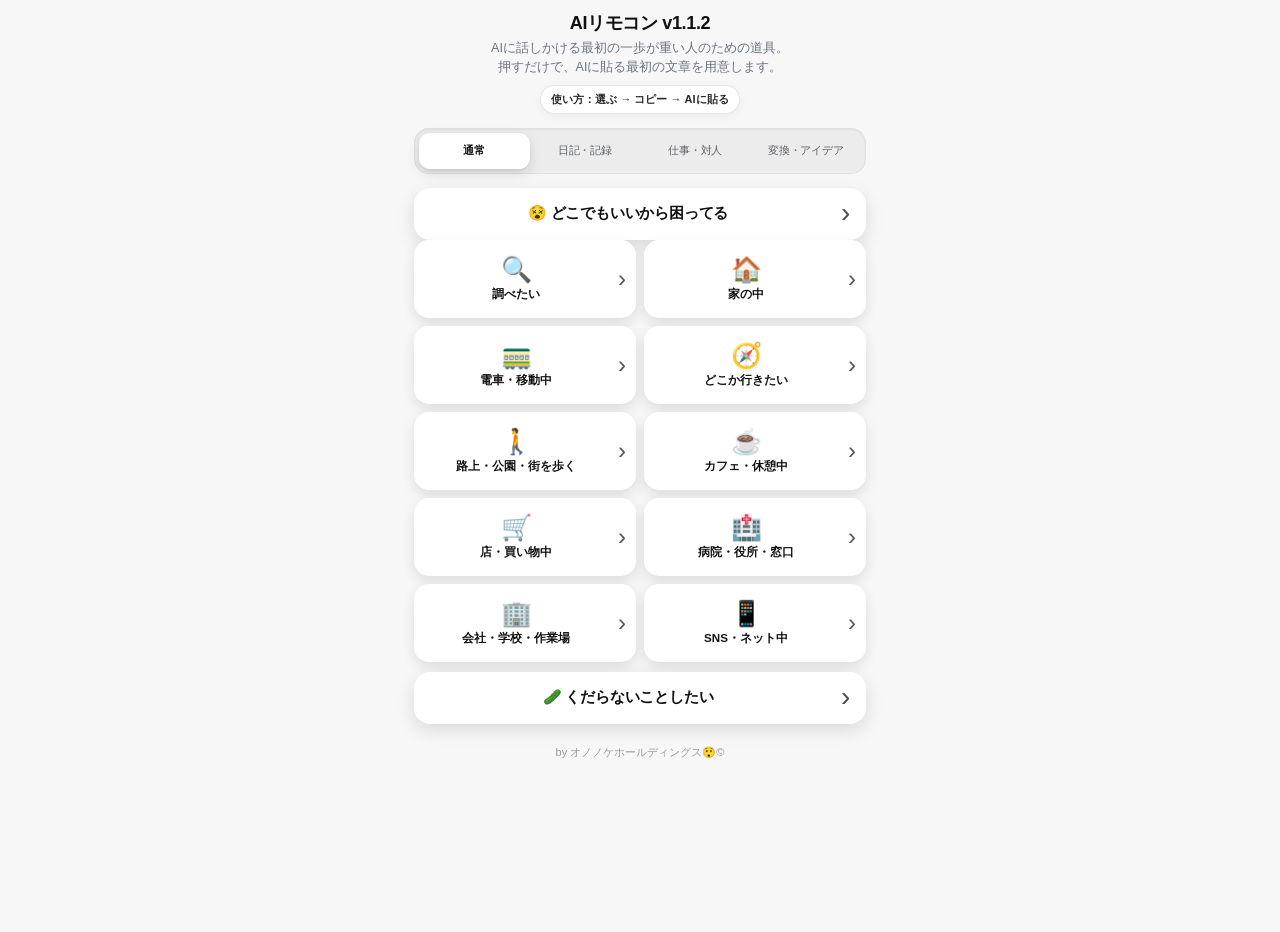
==== commit c73dc0f6: "Add files via upload" ====
--- a/index.html
+++ b/index.html
@@ -1,331 +1,3447 @@
-<!doctype html>
+<!DOCTYPE html>
 <html lang="ja">
-  <head>
-    <meta charset="UTF-8" />
-    <meta name="viewport" content="width=device-width, initial-scale=1" />
-    <meta name="description" content="趣味・経験・生活スタイルから、気になる部屋を自分で歩くコミュニティSNS。" />
-    <title>Kit Gaw</title>
-    <link rel="stylesheet" href="./style.css" />
-    <script src="./script.js" defer></script>
-  </head>
-  <body>
-    <main class="app-shell">
-      <section id="screen-home" class="screen" aria-hidden="false">
-        <div class="entry-content">
-          <h1>Kit Gaw</h1>
-
-          <p class="service-description">
-            趣味・経験・生活スタイルから、<br />
-            気になる部屋を自分で歩く<br />
-            コミュニティSNS。
-          </p>
-
-          <p class="concept-copy">人を探すな。場を探せ。</p>
-
-          <button id="explore-button" class="primary-button" type="button">
-            部屋を歩いてみる
-          </button>
+<head>
+<meta charset="UTF-8">
+<meta name="viewport" content="width=device-width, initial-scale=1.0, maximum-scale=1.0, user-scalable=no">
+<title>AIリモコン v1.1.2</title>
+<style>
+/* ─── 変数 ─── */
+:root {
+  --bg: #f3f5f7;
+  --text: #212427;
+  --sub: #707c87;
+  --card: #fdfefe;
+  --border: rgba(44, 48, 51, 0.09);
+  --primary: #2b5c8f;
+  --primary-dk: #234c77;
+  --primary-light: rgba(43, 92, 143, 0.09);
+  --wide-bg: #edeef5;
+  --wide-border: rgba(101, 105, 139, 0.20);
+  --silly-bg: #e6f0f0;
+  --silly-border: rgba(73, 123, 120, 0.20);
+  --radius: 14px;
+  --radius-sm: 11px;
+  --pill: 999px;
+  --shadow: 0 5px 16px rgba(80, 96, 110, 0.09);
+  --shadow-btn: 0 6px 18px rgba(43, 92, 143, 0.20);
+  --ready-color: #2b5c8f;
+}
+
+/* ─── リセット ─── */
+*, *::before, *::after {
+  box-sizing: border-box;
+  margin: 0; padding: 0;
+  -webkit-tap-highlight-color: transparent;
+  touch-action: manipulation;
+}
+
+html { height: 100%; }
+
+body {
+  font-family: -apple-system, BlinkMacSystemFont,
+    "Hiragino Sans", "Hiragino Kaku Gothic ProN",
+    "Noto Sans JP", sans-serif;
+  background: var(--bg);
+  color: var(--text);
+  line-height: 1.55;
+  min-height: 100dvh;
+  padding-bottom: calc(32px + env(safe-area-inset-bottom, 0px));
+}
+
+#app {
+  max-width: 480px;
+  margin: 0 auto;
+  min-height: 100dvh;
+  display: flex;
+  flex-direction: column;
+}
+
+/* ─── ヘッダー ─── */
+#header {
+  display: flex;
+  align-items: center;
+  padding: 8px 14px;
+  background: var(--bg);
+  position: sticky;
+  top: 0;
+  z-index: 10;
+  border-bottom: 1px solid var(--border);
+  min-height: 46px;
+}
+#header.hidden { display: none; }
+
+#back-btn {
+  background: none;
+  border: none;
+  color: var(--primary);
+  font-size: 14px;
+  font-weight: 600;
+  padding: 8px 12px 8px 0;
+  cursor: pointer;
+  flex-shrink: 0;
+  min-height: 44px;
+  display: flex;
+  align-items: center;
+  gap: 4px;
+  letter-spacing: -.1px;
+}
+
+#breadcrumb {
+  font-size: 12px;
+  color: var(--sub);
+  margin-left: 2px;
+  white-space: nowrap;
+  overflow: hidden;
+  text-overflow: ellipsis;
+}
+
+/* ─── メイン ─── */
+main { flex: 1; padding: 18px 14px 0; }
+
+.screen { display: none; animation: fadeIn .2s ease; }
+.screen.active { display: block; }
+
+/* ─── 画面タイトル ─── */
+.screen-title {
+  font-size: 19px;
+  font-weight: 700;
+  margin-bottom: 14px;
+  letter-spacing: -.3px;
+}
+
+/* ─── トップ画面 ─── */
+.top-lead {
+  text-align: center;
+  margin-bottom: 18px;
+}
+.top-lead-title {
+  font-size: 18px;
+  font-weight: 800;
+  letter-spacing: -.4px;
+}
+.top-lead-sub {
+  font-size: 13px;
+  color: var(--sub);
+  margin-top: 4px;
+  line-height: 1.6;
+}
+.top-guide {
+  display: inline-block;
+  margin-top: 10px;
+  padding: 6px 10px;
+  border-radius: 999px;
+  background: rgba(0,122,255,.08);
+  color: var(--accent);
+  font-size: 11px;
+  font-weight: 700;
+}
+
+/* ワイドボタン */
+.wide-btn {
+  display: flex;
+  align-items: center;
+  justify-content: center;
+  gap: 10px;
+  width: 100%;
+  padding: 16px 18px;
+  border-radius: var(--radius);
+  border: 1.5px solid var(--wide-border);
+  background: var(--wide-bg);
+  font-size: 15px;
+  font-weight: 700;
+  cursor: pointer;
+  transition: transform .1s, opacity .1s;
+  box-shadow: var(--shadow);
+  user-select: none;
+  min-height: 56px;
+  text-align: center;
+  letter-spacing: -.2px;
+}
+.wide-btn.silly {
+  background: var(--silly-bg);
+  border-color: var(--silly-border);
+}
+.wide-btn:active { transform: scale(.97); opacity: .82; }
+
+/* 中央ラベル */
+.section-label {
+  font-size: 11px;
+  font-weight: 700;
+  color: var(--sub);
+  text-align: center;
+  margin: 14px 0 9px;
+  letter-spacing: .5px;
+  text-transform: uppercase;
+}
+
+/* カテゴリグリッド */
+.cat-grid {
+  display: grid;
+  grid-template-columns: repeat(2, 1fr);
+  gap: 9px;
+}
+
+.cat-btn {
+  display: flex;
+  flex-direction: column;
+  align-items: flex-start;
+  justify-content: flex-end;
+  padding: 12px 12px 10px;
+  background: var(--card);
+  border: 1.5px solid var(--border);
+  border-radius: var(--radius);
+  cursor: pointer;
+  transition: transform .1s, opacity .1s;
+  min-height: 90px;
+  box-shadow: var(--shadow);
+  user-select: none;
+  position: relative;
+}
+.cat-btn:active { transform: scale(.95); opacity: .82; }
+
+.cat-icon {
+  font-size: 28px;
+  line-height: 1;
+  margin-bottom: 7px;
+  display: block;
+}
+.cat-label {
+  font-size: 12px;
+  font-weight: 700;
+  line-height: 1.35;
+  color: var(--text);
+  text-align: left;
+}
+
+/* フッター */
+.top-footer {
+  margin-top: 22px;
+  padding-bottom: 4px;
+  text-align: center;
+  font-size: 11px;
+  color: #b0b0b8;
+}
+
+/* ─── シナリオ・アクションリスト ─── */
+.list-wrap {
+  display: flex;
+  flex-direction: column;
+  gap: 9px;
+}
+
+.list-item {
+  padding: 11px 13px;
+  background: var(--card);
+  border: 1.5px solid var(--border);
+  border-radius: var(--radius);
+  font-size: 15px;
+  font-weight: 500;
+  cursor: pointer;
+  transition: transform .1s, opacity .1s;
+  box-shadow: var(--shadow);
+  user-select: none;
+  min-height: 62px;
+  display: flex;
+  flex-direction: column;
+  align-items: flex-start;
+  justify-content: center;
+}
+.list-item:active { transform: scale(.97); opacity: .78; }
+
+.scenario-main {
+  font-size: 15px;
+  font-weight: 700;
+  line-height: 1.35;
+  color: var(--text);
+}
+
+.scenario-sub {
+  margin-top: 3px;
+  font-size: 12px;
+  color: var(--sub);
+  line-height: 1.35;
+  white-space: nowrap;
+  overflow: hidden;
+  text-overflow: ellipsis;
+  max-width: 100%;
+}
+
+.screen-lead {
+  font-size: 13px;
+  color: var(--sub);
+  line-height: 1.6;
+  margin-top: -8px;
+  margin-bottom: 13px;
+}
+
+/* ─── プロンプト画面（v0.5） ─── */
+.result-wrap {
+  display: flex;
+  flex-direction: column;
+  gap: 13px;
+}
+
+/* READY バッジ */
+.ready-badge {
+  display: inline-flex;
+  align-items: center;
+  gap: 5px;
+  font-size: 11px;
+  font-weight: 700;
+  color: var(--ready-color);
+  letter-spacing: .6px;
+  text-transform: uppercase;
+  opacity: .75;
+}
+.ready-dot {
+  width: 7px;
+  height: 7px;
+  border-radius: 50%;
+  background: var(--ready-color);
+  flex-shrink: 0;
+}
+
+/* メタ情報（location › scenario） */
+.result-meta {
+  font-size: 13px;
+  color: var(--sub);
+  line-height: 1.6;
+  margin-top: 2px;
+}
+.result-meta strong {
+  color: var(--text);
+  font-weight: 600;
+}
+
+/* effectLabel */
+.effect-label {
+  font-size: 15px;
+  font-weight: 600;
+  color: var(--text);
+  line-height: 1.55;
+  letter-spacing: -.1px;
+}
+
+/* コピーボタン */
+.copy-btn {
+  background: var(--primary);
+  color: #fff;
+  border: none;
+  border-radius: var(--pill);
+  padding: 16px;
+  font-size: 16px;
+  font-weight: 700;
+  cursor: pointer;
+  text-align: center;
+  transition: background .12s, transform .1s;
+  letter-spacing: .2px;
+  box-shadow: var(--shadow-btn);
+  user-select: none;
+  min-height: 54px;
+  width: 100%;
+  display: block;
+}
+.copy-btn:active { transform: scale(.97); background: var(--primary-dk); }
+
+/* 「文言を見る・調整する」リンク */
+.custom-toggle {
+  background: none;
+  border: none;
+  color: var(--sub);
+  font-size: 13px;
+  font-weight: 500;
+  cursor: pointer;
+  text-align: center;
+  width: 100%;
+  padding: 6px 0;
+  text-decoration: underline;
+  text-underline-offset: 3px;
+  text-decoration-color: rgba(110,110,115,.4);
+  transition: color .12s;
+}
+.custom-toggle:active { color: var(--primary); }
+
+/* カスタム編集エリア */
+.custom-area {
+  display: none;
+  flex-direction: column;
+  gap: 10px;
+  background: var(--card);
+  border: 1.5px solid var(--border);
+  border-radius: var(--radius);
+  padding: 14px;
+  box-shadow: var(--shadow);
+}
+.custom-area.open { display: flex; }
+
+.custom-area-title {
+  font-size: 12px;
+  font-weight: 700;
+  color: var(--sub);
+  letter-spacing: .4px;
+  text-transform: uppercase;
+}
+
+.custom-textarea {
+  width: 100%;
+  min-height: 160px;
+  max-height: 320px;
+  overflow-y: auto;
+  font-size: 16px;
+  line-height: 1.7;
+  color: var(--text);
+  background: var(--bg);
+  border: 1px solid var(--border);
+  border-radius: var(--radius-sm);
+  padding: 12px;
+  resize: none;
+  font-family: inherit;
+  -webkit-appearance: none;
+}
+.custom-textarea:focus {
+  outline: 2px solid var(--primary);
+  outline-offset: 0;
+}
+
+.custom-copy-btn {
+  background: var(--primary);
+  color: #fff;
+  border: none;
+  border-radius: var(--pill);
+  padding: 13px;
+  font-size: 15px;
+  font-weight: 700;
+  cursor: pointer;
+  text-align: center;
+  transition: background .12s, transform .1s;
+  box-shadow: var(--shadow-btn);
+  user-select: none;
+  min-height: 48px;
+  width: 100%;
+}
+.custom-copy-btn:active { transform: scale(.97); background: var(--primary-dk); }
+
+.custom-sub-btns {
+  display: flex;
+  gap: 9px;
+}
+.custom-sub-btn {
+  flex: 1;
+  background: var(--card);
+  color: var(--sub);
+  border: 1.5px solid var(--border);
+  border-radius: var(--radius-sm);
+  padding: 10px;
+  font-size: 13px;
+  font-weight: 600;
+  cursor: pointer;
+  text-align: center;
+  transition: background .1s, transform .1s;
+  min-height: 42px;
+}
+.custom-sub-btn:active { transform: scale(.97); background: #ebebef; }
+
+/* ─── 外部AIリンク ─── */
+.ai-section {
+  display: flex;
+  flex-direction: column;
+  gap: 9px;
+  padding-top: 2px;
+}
+.ai-label {
+  font-size: 12px;
+  color: var(--sub);
+  text-align: center;
+}
+.ai-grid {
+  display: grid;
+  grid-template-columns: repeat(2, 1fr);
+  gap: 9px;
+}
+.ai-btn {
+  display: flex;
+  align-items: center;
+  justify-content: center;
+  gap: 5px;
+  padding: 0 10px;
+  min-height: 46px;
+  background: var(--card);
+  border: 1.5px solid var(--border);
+  border-radius: var(--radius-sm);
+  font-size: 13px;
+  font-weight: 600;
+  color: var(--text);
+  text-decoration: none;
+  cursor: pointer;
+  transition: transform .1s, opacity .1s, background .1s;
+  box-shadow: var(--shadow);
+  user-select: none;
+  text-align: center;
+}
+.ai-btn:active { transform: scale(.95); opacity: .78; background: #ebebef; }
+.ai-icon { font-size: 16px; flex-shrink: 0; line-height: 1; }
+
+/* ─── トースト ─── */
+#toast {
+  position: fixed;
+  bottom: calc(28px + env(safe-area-inset-bottom, 0px));
+  left: 50%;
+  transform: translateX(-50%);
+  background: rgba(26,26,28,.88);
+  color: #fff;
+  padding: 11px 22px;
+  border-radius: 22px;
+  font-size: 13px;
+  font-weight: 500;
+  z-index: 100;
+  opacity: 1;
+  transition: opacity .4s ease;
+  white-space: nowrap;
+  backdrop-filter: blur(8px);
+  -webkit-backdrop-filter: blur(8px);
+  pointer-events: none;
+}
+#toast.hidden { opacity: 0; }
+
+
+/* ─── セグメント切り替え ─── */
+.mode-seg {
+  display: flex;
+  gap: 0;
+  background: var(--border);
+  border-radius: 10px;
+  padding: 3px;
+  margin-bottom: 16px;
+}
+.mode-seg-btn {
+  flex: 1;
+  background: none;
+  border: none;
+  border-radius: 8px;
+  padding: 6px 6px;
+  font-size: 11.5px;
+  font-weight: 600;
+  color: var(--sub);
+  cursor: pointer;
+  transition: background .15s, color .15s;
+  min-height: 36px;
+  letter-spacing: -.2px;
+}
+.mode-seg-btn.active {
+  background: var(--card);
+  color: var(--text);
+  box-shadow: 0 1px 3px rgba(0,0,0,.12);
+}
+.mode-seg-btn:active { opacity: .75; }
+
+
+/* ─── 仕事・対人面 ─── */
+.social-lead {
+  font-size: 14px;
+  color: var(--text);
+  line-height: 1.7;
+  margin-bottom: 8px;
+  font-weight: 500;
+}
+.diary-note,
+.social-note {
+  font-size: 11px;
+  color: var(--sub);
+  line-height: 1.6;
+  margin-bottom: 16px;
+  padding: 8px 10px;
+  background: rgba(0,0,0,.04);
+  border-radius: 6px;
+}
+
+
+/* ─── 変換面 ─── */
+.creative-lead {
+  font-size: 14px;
+  color: var(--text);
+  line-height: 1.7;
+  margin-bottom: 8px;
+  font-weight: 500;
+}
+.creative-note {
+  font-size: 11px;
+  color: var(--sub);
+  line-height: 1.6;
+  margin-bottom: 16px;
+  padding: 8px 10px;
+  background: rgba(0,0,0,.04);
+  border-radius: 6px;
+}
+/* ─── 日記・記録面 ─── */
+.diary-lead {
+  font-size: 13px;
+  color: var(--sub);
+  line-height: 1.65;
+  margin-bottom: 16px;
+}
+.diary-list {
+  display: flex;
+  flex-direction: column;
+  gap: 9px;
+}
+.diary-btn {
+  display: flex;
+  flex-direction: column;
+  align-items: flex-start;
+  padding: 14px 14px 12px;
+  background: var(--card);
+  border: 1.5px solid var(--border);
+  border-radius: var(--radius);
+  cursor: pointer;
+  transition: transform .1s, opacity .1s;
+  box-shadow: var(--shadow);
+  user-select: none;
+  min-height: 68px;
+  position: relative;
+}
+.diary-btn::before {
+  content: '';
+  position: absolute;
+  left: 0; top: 0; bottom: 0;
+  width: 4px;
+  border-radius: var(--radius) 0 0 var(--radius);
+  background: #7c6af7;
+}
+.diary-btn:active { transform: scale(.97); opacity: .78; }
+.diary-btn-main {
+  font-size: 15px;
+  font-weight: 700;
+  color: var(--text);
+  line-height: 1.35;
+  padding-left: 4px;
+}
+.diary-btn-sub {
+  margin-top: 4px;
+  font-size: 12px;
+  color: var(--sub);
+  line-height: 1.35;
+  padding-left: 4px;
+}
+
+/* ─── ヒアリング情報（prompt画面） ─── */
+.hearing-info {
+  display: flex;
+  flex-direction: column;
+  gap: 3px;
+  padding: 10px 13px;
+  background: #f3f0ff;
+  border: 1.5px solid #c8bef7;
+  border-radius: var(--radius-sm);
+  font-size: 12px;
+  color: #5a4db0;
+  line-height: 1.55;
+}
+.hearing-info.hidden { display: none; }
+.hearing-info-row { display: flex; align-items: baseline; gap: 5px; }
+.hearing-info-icon { font-size: 13px; flex-shrink: 0; }
+
+@keyframes fadeIn {
+  from { opacity: 0; transform: translateY(6px); }
+  to   { opacity: 1; transform: translateY(0); }
+}
+
+/* ─── v1.1.2 白黒締め版 ─── */
+body {
+  background: #f7f7f7;
+  color: #171717;
+  line-height: 1.5;
+  -webkit-font-smoothing: antialiased;
+  text-rendering: optimizeLegibility;
+}
+
+main {
+  padding-top: 12px;
+}
+
+/* 上半分を圧縮 */
+.top-lead {
+  margin-bottom: 14px;
+}
+.top-lead-title {
+  color: #111111;
+  font-size: 18px;
+  font-weight: 800;
+  line-height: 1.25;
+  letter-spacing: -0.02em;
+}
+.top-lead-sub {
+  color: #6b7280;
+  font-size: 12.5px;
+  font-weight: 400;
+  line-height: 1.55;
+  letter-spacing: 0;
+}
+.top-guide {
+  margin-top: 8px;
+  padding: 5px 10px;
+  background: #ffffff;
+  color: #292929;
+  border: 1px solid rgba(17,17,17,.10);
+  border-radius: 999px;
+  font-weight: 600;
+  box-shadow: 0 2px 8px rgba(0,0,0,.05);
+}
+
+/* 強いセグメントタブ */
+.mode-seg {
+  background: #ececec;
+  border: 1px solid rgba(17,17,17,.05);
+  border-radius: 15px;
+  padding: 4px;
+  margin-bottom: 14px;
+  box-shadow: inset 0 1px 2px rgba(0,0,0,.05);
+}
+.mode-seg-btn {
+  min-height: 36px;
+  padding: 5px 4px;
+  border-radius: 11px;
+  background: transparent;
+  color: #5d6268;
+  font-size: 11.2px;
+  font-weight: 500;
+  line-height: 1.15;
+  white-space: nowrap;
+  transition: transform .10s ease, background .14s ease, color .14s ease, box-shadow .14s ease;
+}
+.mode-seg-btn.active {
+  background: #ffffff;
+  color: #111111;
+  font-weight: 700;
+  box-shadow:
+    0 5px 14px rgba(0,0,0,.12),
+    0 1px 3px rgba(0,0,0,.08);
+}
+.mode-seg-btn:active {
+  transform: scale(.97);
+}
+
+/* 特別ボタンも白黒へ */
+.wide-btn {
+  position: relative;
+  min-height: 52px;
+  padding: 13px 42px 13px 18px;
+  border: 0;
+  border-radius: 16px;
+  background: #ffffff !important;
+  color: #111111;
+  font-weight: 700;
+  text-align: center;
+  box-shadow: 0 6px 18px rgba(0,0,0,.12);
+  transition: transform .10s ease, box-shadow .12s ease;
+}
+.wide-btn::before {
+  content: none !important;
+}
+.wide-btn::after {
+  content: "›";
+  position: absolute;
+  right: 16px;
+  top: 50%;
+  transform: translateY(-53%);
+  color: #4b4b4b;
+  font-size: 28px;
+  font-weight: 400;
+  line-height: 1;
+}
+.wide-btn:active {
+  transform: scale(.97);
+  box-shadow: 0 3px 10px rgba(0,0,0,.10);
+}
+
+/* 2列カードを小さく・中央寄せ・右矢印 */
+.section-label {
+  margin: 12px 0 8px;
+  color: #7a7a7a;
+  font-size: 10.5px;
+  font-weight: 500;
+  letter-spacing: .08em;
+}
+.cat-grid {
+  gap: 8px;
+}
+.cat-btn {
+  position: relative;
+  min-height: 78px;
+  padding: 11px 30px 10px 12px;
+  background: #ffffff;
+  border: 0;
+  border-radius: 15px;
+  box-shadow: 0 5px 14px rgba(0,0,0,.11);
+  text-align: center;
+  align-items: center;
+  justify-content: center;
+  transition: transform .10s ease, box-shadow .12s ease;
+}
+.cat-btn::after {
+  content: "›";
+  position: absolute;
+  right: 10px;
+  top: 50%;
+  transform: translateY(-52%);
+  color: #555555;
+  font-size: 24px;
+  font-weight: 400;
+  line-height: 1;
+}
+.cat-btn:active {
+  transform: scale(.97);
+  box-shadow: 0 3px 9px rgba(0,0,0,.10);
+}
+.cat-icon {
+  font-size: 25px;
+  margin-bottom: 5px;
+}
+.cat-label {
+  color: #111111;
+  font-size: 11.6px;
+  font-weight: 700;
+  line-height: 1.22;
+  letter-spacing: 0;
+  text-align: center;
+}
+
+/* シナリオ・日記・他画面も同じ白黒ルールへ */
+.list-item,
+.diary-btn {
+  position: relative;
+  background: #ffffff;
+  border: 0;
+  border-radius: 15px;
+  box-shadow: 0 5px 14px rgba(0,0,0,.11);
+  transition: transform .10s ease, box-shadow .12s ease;
+}
+.list-item:active,
+.diary-btn:active {
+  transform: scale(.97);
+  box-shadow: 0 3px 9px rgba(0,0,0,.10);
+}
+.scenario-main,
+.diary-btn-main {
+  color: #111111;
+  font-weight: 700;
+  line-height: 1.3;
+}
+.scenario-sub,
+.diary-btn-sub,
+.screen-lead {
+  color: #6b7280;
+  font-weight: 400;
+  line-height: 1.55;
+}
+
+.social-lead,
+.creative-lead {
+  color: #171717;
+  font-weight: 400;
+  line-height: 1.6;
+}
+.diary-note,
+.social-note,
+.creative-note {
+  color: #686868;
+  background: #f0f0f0;
+  border: 0;
+  border-radius: 12px;
+}
+
+/* プロンプト画面 */
+#header {
+  background: rgba(247,247,247,.94);
+  border-bottom-color: rgba(17,17,17,.08);
+  -webkit-backdrop-filter: blur(12px);
+  backdrop-filter: blur(12px);
+}
+.ready-badge {
+  color: #111111;
+}
+.copy-btn {
+  border-radius: 999px;
+  box-shadow: 0 6px 18px rgba(0,0,0,.16);
+}
+.copy-btn:active {
+  transform: scale(.97);
+}
+.custom-area {
+  border-width: 1px;
+  box-shadow: 0 5px 14px rgba(0,0,0,.10);
+}
+.custom-textarea {
+  background: #f5f5f5;
+}
+.ai-btn {
+  border: 0;
+  background: #ffffff;
+  box-shadow: 0 4px 12px rgba(0,0,0,.09);
+}
+.ai-btn:active {
+  transform: scale(.97);
+  background: #f6f6f6;
+}
+
+.top-footer {
+  color: #9a9a9a;
+  margin-top: 20px;
+}
+#toast {
+  background: rgba(17,17,17,.92);
+  box-shadow: 0 8px 24px rgba(0,0,0,.18);
+}
+
+/* 狭いiPhoneでも4タブと長文カードを崩さない */
+@media (max-width: 390px) {
+  .mode-seg-btn {
+    font-size: 10.8px;
+    padding-left: 2px;
+    padding-right: 2px;
+  }
+  .cat-label {
+    font-size: 11.2px;
+  }
+}
+
+
+/* ─── v1.1.2 微修正：上の特別ボタンと通常カード群の間隔 ─── */
+#mode-normal .wide-btn:first-of-type {
+  margin-bottom: 20px;
+}
+
+</style>
+</head>
+<body>
+<div id="app">
+
+  <!-- ヘッダー -->
+  <header id="header" class="hidden">
+    <button id="back-btn" type="button">◀ 戻る</button>
+    <div id="breadcrumb"></div>
+  </header>
+
+  <main id="main">
+
+    <!-- 画面1: location -->
+    <section id="screen-location" class="screen active">
+      <div class="top-lead">
+        <div class="top-lead-title">AIリモコン v1.1.2</div>
+        <div class="top-lead-sub">AIに話しかける最初の一歩が重い人のための道具。<br>押すだけで、AIに貼る最初の文章を用意します。</div>
+        <div class="top-guide">使い方：選ぶ → コピー → AIに貼る</div>
+      </div>
+
+
+      <!-- 面切り替えセグメント -->
+      <div class="mode-seg" id="mode-seg">
+        <button class="mode-seg-btn active" type="button" data-mode="default">通常</button>
+        <button class="mode-seg-btn" type="button" data-mode="diary">日記・記録</button>
+        <button class="mode-seg-btn" type="button" data-mode="social">仕事・対人</button>
+        <button class="mode-seg-btn" type="button" data-mode="creative">変換・アイデア</button>
+      </div>
+
+      <div id="mode-default">
+      <button class="wide-btn" type="button" data-loc="anywhere">😵 どこでもいいから困ってる</button>
+
+      <div class="cat-grid" id="cat-grid">
+        <!-- JSで生成 -->
+      </div>
+
+      <button class="wide-btn silly" type="button" data-loc="silly" style="margin-top:10px;">🥒 くだらないことしたい</button>
+
+
+      </div><!-- /mode-default -->
+
+      <!-- 変換面 -->
+      <div id="mode-creative" style="display:none;">
+        <p class="creative-lead">日常の違和感や重い話を、AIに渡せる言葉へ。<br>言語化・寸劇化・アイデア化の入口を作ります。</p>
+        <p class="creative-note">このリモコン内には、あなたの内容を入力・保存しません。<br>出てきた文章はたたき台として、最後は自分の感覚で調整してください。</p>
+        <div class="cat-grid" id="creative-grid"></div>
+      </div>
+
+      <!-- 日記・記録面 -->
+      <div id="mode-diary" style="display:none;">
+        <p class="diary-lead">今日のこと・気持ち・生活ログを、AIに聞いてもらいながら整理します。<br>ボタンを押して、AIに貼る最初の文章をコピーします。</p>
+        <p class="diary-note">このリモコン内には、あなたの内容を入力・保存しません。<br>出てきた文章はたたき台として、最後は自分の感覚で調整してください。</p>
+        <div class="cat-grid" id="diary-grid"></div>
+      </div>
+
+      <!-- 仕事・対人面 -->
+      <div id="mode-social" style="display:none;">
+        <p class="social-lead">断る・返信する・確認するなど、人との言葉を整えます。<br>本音の芯は残しつつ、社会と事故りにくい文章にします。</p>
+        <p class="social-note">このリモコン内には、あなたの内容を入力・保存しません。<br>AIの返答はたたき台として、最後は自分の言葉に調整してください。</p>
+        <div class="cat-grid" id="social-grid"></div>
+      </div>
+
+      <div class="top-footer">by オノノケホールディングス😲©️</div>
+    </section>
+
+    <!-- 画面2: scenario -->
+    <section id="screen-scenario" class="screen">
+      <h2 class="screen-title" id="scenario-title">何に困ってる？</h2>
+      <p id="scenario-lead" class="screen-lead"></p>
+      <div class="list-wrap" id="scenario-list"></div>
+    </section>
+
+    <!-- 画面3: action（actionsが2つ以上の場合のみ使用） -->
+    <section id="screen-action" class="screen">
+      <h2 class="screen-title">AIに何をさせたい？</h2>
+      <div class="list-wrap" id="action-list"></div>
+    </section>
+
+    <!-- 画面4: prompt (v0.5) -->
+    <section id="screen-prompt" class="screen">
+      <div class="result-wrap">
+
+        <!-- READY バッジ -->
+        <div class="ready-badge"><span class="ready-dot"></span>READY</div>
+
+        <!-- location › scenario -->
+        <div class="result-meta" id="result-meta"></div>
+
+        <!-- effectLabel -->
+        <div class="effect-label" id="effect-label">AIに貼る文章を用意しました。</div>
+
+
+        <!-- ヒアリング情報（hearing型のみ表示） -->
+        <div class="hearing-info hidden" id="hearing-info">
+          <div class="hearing-info-row"><span class="hearing-info-icon">💬</span><span id="hearing-count-text"></span></div>
+          <div class="hearing-info-row"><span class="hearing-info-icon">📝</span><span id="hearing-output-text"></span></div>
         </div>
-      </section>
-
-      <section id="screen-explore" class="screen" hidden aria-hidden="true">
-        <div class="explore-content">
-          <header class="explore-header">
-            <h2>部屋を探す</h2>
-          </header>
-
-          <section class="category-section" aria-labelledby="category-title">
-            <h3 id="category-title" class="section-label">カテゴリ</h3>
-            <div class="category-chips" aria-label="カテゴリ一覧">
-              <span class="category-chip">趣味</span>
-              <span class="category-chip">経験</span>
-              <span class="category-chip">生活スタイル</span>
-            </div>
-          </section>
-
-          <p class="model-note">
-            この模型では、<br />
-            「ハードロックの矛盾」だけ歩けます。
-          </p>
-
-          <section class="room-section" aria-labelledby="open-room-title">
-            <h3 id="open-room-title" class="section-label">開通している部屋：</h3>
-
-            <article class="room-card room-card-open">
-              <h4>🎸 ハードロックの矛盾</h4>
-              <p>
-                派手なのに無表情。<br />
-                格好よさの中にある矛盾を掘る部屋。
-              </p>
-              <button id="community-button" class="room-button" type="button">
-                この部屋を歩く
-              </button>
-            </article>
-          </section>
-
-          <section class="room-section waiting-section" aria-labelledby="waiting-room-title">
-            <h3 id="waiting-room-title" class="section-label">準備中の部屋：</h3>
-
-            <div class="room-list">
-              <article class="room-card room-card-waiting">
-                <div class="room-card-heading">
-                  <h4>♨️ 銭湯帰りの会</h4>
-                  <span class="waiting-label">準備中</span>
-                </div>
-                <p>
-                  湯上がりに浮かんだことを、<br />
-                  急がず持ち寄る部屋。
-                </p>
-              </article>
-
-              <article class="room-card room-card-waiting">
-                <div class="room-card-heading">
-                  <h4>🌙 夜型生活の観測室</h4>
-                  <span class="waiting-label">準備中</span>
-                </div>
-                <p>
-                  夜に起きている人の生活と感覚を、<br />
-                  静かに見ていく部屋。
-                </p>
-              </article>
-
-              <article class="room-card room-card-waiting">
-                <div class="room-card-heading">
-                  <h4>🧳 海外生活の持ち帰り品</h4>
-                  <span class="waiting-label">準備中</span>
-                </div>
-                <p>
-                  海外で身についた感覚や習慣を、<br />
-                  日本でどう扱っているか話す部屋。
-                </p>
-              </article>
-            </div>
-          </section>
-
-          <button id="back-button" class="secondary-button explore-back-button" type="button">
-            入口へ戻る
-          </button>
+
+        <!-- コピーボタン -->
+        <button class="copy-btn" id="copy-btn" type="button">コピーする</button>
+
+        <!-- 外部AIリンク -->
+        <div class="ai-section">
+          <p class="ai-label">コピーしたら、下のAIに貼ってください</p>
+          <div class="ai-grid">
+            <a href="https://chatgpt.com/" target="_blank" rel="noopener noreferrer" class="ai-btn">
+              <span class="ai-icon">🤖</span>ChatGPTを開く
+            </a>
+            <a href="https://gemini.google.com/" target="_blank" rel="noopener noreferrer" class="ai-btn">
+              <span class="ai-icon">✨</span>Geminiを開く
+            </a>
+            <a href="https://copilot.microsoft.com/" target="_blank" rel="noopener noreferrer" class="ai-btn">
+              <span class="ai-icon">🪟</span>Copilotを開く
+            </a>
+            <a href="https://claude.ai/" target="_blank" rel="noopener noreferrer" class="ai-btn">
+              <span class="ai-icon">🌿</span>Claudeを開く
+            </a>
+          </div>
         </div>
-      </section>
-
-      <section id="screen-community" class="screen" hidden aria-hidden="true">
-        <div class="community-content">
-          <header class="community-header">
-            <h2>🎸 ハードロックの矛盾</h2>
-
-            <p class="room-description">
-              派手なのに無表情。<br />
-              高度な技術なのに、努力していない顔をする。
-            </p>
-
-            <p class="room-description room-description-secondary">
-              ハードロックに潜む、<br />
-              格好よさの矛盾を歩く部屋です。
-            </p>
-          </header>
-
-          <section class="community-section" aria-labelledby="temperature-title">
-            <h3 id="temperature-title" class="community-section-title">部屋の温度</h3>
-
-            <dl class="temperature-grid">
-              <div class="temperature-item">
-                <dt>考察</dt>
-                <dd>やや深め</dd>
-              </div>
-              <div class="temperature-item">
-                <dt>立ち話</dt>
-                <dd>ゆるめ</dd>
-              </div>
-              <div class="temperature-item">
-                <dt>参加ペース</dt>
-                <dd>のんびり</dd>
-              </div>
-              <div class="temperature-item">
-                <dt>読むだけ</dt>
-                <dd>歓迎</dd>
-              </div>
-            </dl>
-          </section>
-
-          <section class="community-section" aria-labelledby="questions-title">
-            <h3 id="questions-title" class="community-section-title">この部屋の問い</h3>
-
-            <div class="question-list">
-              <article class="question-card question-card-primary">
-                <p class="question-number">問い1</p>
-                <h4>
-                  なぜハードロックは、<br />
-                  努力していない顔をするのか。
-                </h4>
-                <button id="question-button" class="room-button" type="button">
-                  この問いを開く
-                </button>
-              </article>
-
-              <article class="question-card question-card-static">
-                <p class="question-number">問い2</p>
-                <h4>
-                  ギターを低く持つと、<br />
-                  なぜ格好よく見えるのか。
-                </h4>
-              </article>
-
-              <article class="question-card question-card-static">
-                <p class="question-number">問い3</p>
-                <h4>
-                  無表情は、<br />
-                  余裕なのか、演技なのか。
-                </h4>
-              </article>
-            </div>
-          </section>
-
-          <section class="community-section people-section" aria-labelledby="people-title">
-            <h3 id="people-title" class="community-section-title">最近この辺を歩いている人</h3>
-
-            <div class="people-presence">
-              <div class="person-row person-row-linked">
-                <span>無表情ケン</span>
-                <button id="profile-button" class="person-button" type="button">
-                  この人を見る
-                </button>
-              </div>
-              <div class="person-row"><span>鉄弦ミチコ</span></div>
-              <div class="person-row"><span>リチャード低位置</span></div>
-            </div>
-          </section>
-
-          <button id="explore-back-button" class="secondary-button community-back-button" type="button">
-            部屋を探すへ戻る
-          </button>
+
+        <!-- 文言を見る・調整する -->
+        <button class="custom-toggle" id="custom-toggle" type="button">文言を見る・調整する</button>
+
+        <!-- カスタム編集エリア（初期非表示） -->
+        <div class="custom-area" id="custom-area">
+          <div class="custom-area-title">文言を調整</div>
+          <textarea class="custom-textarea" id="custom-textarea" rows="6"></textarea>
+          <button class="custom-copy-btn" id="custom-copy-btn" type="button">この文でコピーする</button>
+          <div class="custom-sub-btns">
+            <button class="custom-sub-btn" id="custom-reset-btn" type="button">元に戻す</button>
+            <button class="custom-sub-btn" id="custom-close-btn" type="button">閉じる</button>
+          </div>
         </div>
-      </section>
-
-      <section id="screen-question" class="screen" hidden aria-hidden="true">
-        <div class="question-detail-content">
-          <header class="question-detail-header">
-            <p class="question-detail-label">問い</p>
-            <h2>
-              なぜハードロックは、<br />
-              努力していない顔をするのか。
-            </h2>
-
-            <div class="question-introduction">
-              <p>
-                難しいフレーズを弾き、<br />
-                弾きにくい姿勢を選び、<br />
-                それでも何でもない顔をする。
-              </p>
-              <p>
-                あの余裕は、本物なのか。<br />
-                それとも、余裕に見せる技術なのか。
-              </p>
-            </div>
-          </header>
-
-          <section class="question-detail-section strata-section" aria-labelledby="strata-title">
-            <h3 id="strata-title">みんなには、どう見える？</h3>
-
-            <div class="viewpoint-list">
-              <article class="viewpoint-card viewpoint-short">
-                <p>本当は誰より練習してそう（笑）</p>
-              </article>
-
-              <article class="viewpoint-card viewpoint-short">
-                <p>不便さまで衣装なのかも。</p>
-              </article>
-
-              <article class="viewpoint-card viewpoint-short">
-                <p>
-                  頑張って見えた瞬間に、<br />
-                  魔法が解けるのかもしれない。
-                </p>
-              </article>
-
-              <article class="viewpoint-card viewpoint-long">
-                <p class="viewpoint-author">無表情ケンの見方</p>
-                <h4>技術を隠す美学</h4>
-                <p>
-                  上手さを正面から見せると、<br />
-                  練習の成果発表になってしまう。
-                </p>
-                <p>
-                  難しいことを簡単そうに見せる態度までが、<br />
-                  ハードロックの技術なのかもしれない。
-                </p>
-
-                <button id="question-profile-button" class="person-view-button" type="button">
-                  この見方を置いた人を見る
-                </button>
-              </article>
-            </div>
-
-            <button id="place-viewpoint-button" class="place-viewpoint-button" type="button">
-              私はこう見える
-            </button>
-
-            <div id="viewpoint-model" class="viewpoint-model" hidden aria-hidden="true">
-              <p>
-                この模型では、<br />
-                ここに自分の見方を一枚置ける想定です。
-              </p>
-              <button id="close-viewpoint-model" class="model-close-button" type="button">
-                閉じる
-              </button>
-            </div>
-          </section>
-
-          <section class="question-detail-section small-talk-section" aria-labelledby="small-talk-title">
-            <h3 id="small-talk-title">この問いのそばの立ち話</h3>
-
-            <div class="small-talk-list">
-              <div class="small-talk-block">
-                <p>
-                  演奏中にタバコ吸う人、<br />
-                  あれも余裕の演技なのかな。
-                </p>
-                <p>
-                  弾くだけでも忙しいのに、<br />
-                  さらに仕事を増やしてる😂
-                </p>
-              </div>
-
-              <div class="small-talk-block">
-                <p>
-                  一生懸命に見えたら、<br />
-                  少し負けなのかな。
-                </p>
-                <p>
-                  頑張っているのに、<br />
-                  頑張っていない顔を作る努力。
-                </p>
-              </div>
-            </div>
-          </section>
-
-          <aside class="presence-example" aria-label="気配の体験例">
-            <p class="presence-example-label">体験例</p>
-            <p>
-              この問いの近くで、<br />
-              前にも見かけた人がいます。
-            </p>
-          </aside>
-
-          <button id="community-back-from-question" class="secondary-button question-back-button" type="button">
-            部屋へ戻る
-          </button>
-        </div>
-      </section>
-
-      <section id="screen-profile" class="screen" hidden aria-hidden="true">
-        <div class="placeholder-content">
-          <h2>無表情ケン</h2>
-
-          <button id="community-back-from-profile" class="secondary-button" type="button">
-            部屋へ戻る
-          </button>
-        </div>
-      </section>
-    </main>
-  </body>
+
+      </div>
+    </section>
+
+  </main>
+
+  <div id="toast" class="toast hidden">コピーしました 📋</div>
+</div>
+
+<!-- ─── データ ─── -->
+<script type="application/json" id="app-data">
+{
+  "locations": [
+    {
+      "id": "anywhere",
+      "label": "😵 どこでもいいから困ってる",
+      "role": "wide",
+      "scenarios": [
+        {
+          "id": "anywhere_chaos",
+          "label": "頭がぐちゃぐちゃ",
+          "tags": [
+            "🧩 この悩み、どう扱う？",
+            "😲 何が起こったんだ"
+          ],
+          "actions": [
+            {
+              "id": "anywhere_chaos_sort",
+              "label": "整理してほしい",
+              "mode": "standby",
+              "commonPrompt": "今、頭の中がぐちゃぐちゃです。いろいろなことが混ざっていて、何がどう絡んでいるかわかりません。私がこれから状況を話すので、感情・事実・やること・後回しにしていいことに分けて整理してください。まだ詳しい内容は送っていないので、次の入力を待ってください。",
+              "effectLabel": "AIに「頭の中の整理」を頼む文章を用意しました。"
+            }
+          ],
+          "subLabel": "何が何に絡まっているかわからない"
+        },
+        {
+          "id": "anywhere_whatisit",
+          "label": "ようは何なのかわからない",
+          "tags": [
+            "🤯 だからなんだ"
+          ],
+          "actions": [
+            {
+              "id": "anywhere_whatisit_core",
+              "label": "核心を出してほしい",
+              "mode": "standby",
+              "commonPrompt": "これから、気になっていること・モヤモヤしていることを送ります。「だからなんだ」「ようは何が言いたい」「それで何をしたい」の3つに分けて、核心だけ短く整理してください。まだ内容は送っていないので、次の入力を待ってください。",
+              "effectLabel": "AIに「核心の言語化」を頼む文章を用意しました。"
+            }
+          ],
+          "subLabel": "気になっているのに言葉にならない"
+        },
+        {
+          "id": "anywhere_body",
+          "label": "体がつらい",
+          "tags": [
+            "🧩 この悩み、どう扱う？"
+          ],
+          "actions": [
+            {
+              "id": "anywhere_body_ease",
+              "label": "今できることを教えてほしい",
+              "mode": "standby",
+              "commonPrompt": "体がつらいです。診断ではなく、今この瞬間に少しだけ楽になれる行動を1〜2個だけ教えてください。大げさな対策ではなく、今すぐできる小さいことにしてください。まだ詳しい状況は送っていないので、次の入力を待ってください。",
+              "effectLabel": "AIに「今すぐできる小さな楽になり方」を頼む文章を用意しました。"
+            }
+          ],
+          "subLabel": "動く気がしない、でも何かしたい"
+        },
+        {
+          "id": "anywhere_lighten",
+          "label": "くだらなくして軽くしたい",
+          "tags": [
+            "🥒 くだらなく広げる"
+          ],
+          "actions": [
+            {
+              "id": "anywhere_lighten_silly",
+              "label": "くだらなく広げてほしい",
+              "mode": "standby",
+              "commonPrompt": "これから、今の状況や悩みを送ります。本質は残したまま、くだらない例え・生活感のある比喩・小さな寸劇のような形で、少し笑える方向に広げてください。深刻にしすぎず、でもただふざけるだけにもしないでください。まだ内容は送っていないので、次の入力を待ってください。",
+              "effectLabel": "AIに「くだらなく軽くする変換」を頼む文章を用意しました。"
+            }
+          ],
+          "subLabel": "重いままだと動けない"
+        },
+        {
+          "id": "anywhere_stuck",
+          "label": "とにかく困っている",
+          "tags": [
+            "🧩 この悩み、どう扱う？"
+          ],
+          "actions": [
+            {
+              "id": "anywhere_stuck_first",
+              "label": "最初の一手を出してほしい",
+              "mode": "standby",
+              "commonPrompt": "とにかく困っています。状況を大きくしすぎず、今できる一手を1つだけ出してください。解決策の全部ではなく、最初の小さい一歩だけでいいです。まだ詳しい状況は送っていないので、次の入力を待ってください。",
+              "effectLabel": "AIに「最初の一手」を頼む文章を用意しました。"
+            }
+          ],
+          "subLabel": "何から手をつけるかもわからない"
+        }
+      ],
+      "screenTitle": "今、脳内で何が起きてる？",
+      "screenLead": "場所を選ぶ余裕がない時の、最初の避難口です。",
+      "remoteMode": "default"
+    },
+    {
+      "id": "search_start",
+      "label": "🔍 調べたい",
+      "role": "調べものリモコン",
+      "scenarios": [
+        {
+          "id": "search_hearing",
+          "label": "調べものを始めたい",
+          "tags": [
+            "🔍 ピンポイントに調べる"
+          ],
+          "actions": [
+            {
+              "id": "search_hearing_start",
+              "label": "調べものモードを起動する",
+              "mode": "standby",
+              "interactionType": "hearing",
+              "hearingCount": 3,
+              "finalOutput": "調べものの要点整理",
+              "commonPrompt": "これからあなたに、調べたいことを送ります。\n\nいきなり答えを出さずに、まず何を知りたいのかを整理する準備をしてください。\n\nこのプロンプトに対しては、まだ調査や説明を始めないでください。\n\nまず、\n「調べものモードを起動しました。何について調べますか？」\nとだけ返答してください。\n\n私が調べたい言葉・テーマ・場所・商品・ニュースなどを送ったら、必要に応じて確認質問をしてから、以下の形で整理してください。\n\n1. まず一言でいうと\n何についての話かを短く説明してください。\n\n2. 知りたい目的の整理\n私は何を知りたがっているのかを、必要なら候補に分けてください。\n例：意味を知りたい / 日程を知りたい / 比較したい / 行き先を探したい / 背景を知りたい\n\n3. 重要なポイント\n今知るべきことを3つ以内に絞ってください。\n\n4. 注意点・よくある勘違い\n誤解しやすい点や、古い情報に注意すべき点があれば教えてください。\n\n5. 次に調べるとよいこと\n関連する言葉、検索キーワード、確認すべき条件を出してください。\n\n最新情報が必要な話題の場合は、最新確認が必要だと明記してください。",
+              "effectLabel": "AIに「調べものモードの起動」を頼む文章を用意しました。"
+            }
+          ],
+          "subLabel": "知りたいことを、目的に合わせてピンポイントに調べたい。"
+        }
+      ],
+      "screenTitle": "何を調べたい？",
+      "screenLead": "知りたいことを、目的に合わせてピンポイントに調べる入口です。",
+      "remoteMode": "default"
+    },
+    {
+      "id": "home",
+      "label": "🏠 家の中",
+      "role": "生活起動リモコン",
+      "scenarios": [
+        {
+          "id": "home_morning_stuck",
+          "label": "起きたけど動けない",
+          "tags": [
+            "😲 何が起こったんだ",
+            "🧩 この悩み、どう扱う？"
+          ],
+          "actions": [
+            {
+              "id": "home_morning_stuck_first",
+              "label": "最初の一手を出す",
+              "mode": "standby",
+              "commonPrompt": "私は今、家の中にいます。起きたけど動けません。気合いではなく、今の状態を整理して、今日の最初の一手をひとつだけ出してください。大きな計画ではなく、今すぐできる小さい行動にしてください。まだ詳しい状況は送っていないので、次の入力を待ってください。",
+              "effectLabel": "AIに「今日の最初の一手」を頼む文章を用意しました。"
+            }
+          ],
+          "subLabel": "布団から出る最初の一手がない"
+        },
+        {
+          "id": "home_nothing_todo",
+          "label": "何していいかわからない",
+          "tags": [
+            "🧩 この悩み、どう扱う？"
+          ],
+          "actions": [
+            {
+              "id": "home_nothing_todo_suggest",
+              "label": "今できることを提案してほしい",
+              "mode": "standby",
+              "commonPrompt": "家にいますが、何をしていいかわかりません。やりたいことも、やるべきことも、ぼんやりしています。今の気分や状況を少し話すので、今日できそうなことを3つくらい提案してください。大きなことではなく、30分以内でできるものにしてください。まだ詳しい状況は送っていないので、次の入力を待ってください。",
+              "effectLabel": "AIに「今日できそうなことの提案」を頼む文章を用意しました。"
+            }
+          ],
+          "subLabel": "順番が見えない"
+        },
+        {
+          "id": "home_messy",
+          "label": "部屋が散らかっている",
+          "tags": [
+            "🧩 この悩み、どう扱う？"
+          ],
+          "actions": [
+            {
+              "id": "home_messy_start",
+              "label": "片付けの入口を作ってほしい",
+              "mode": "standby",
+              "commonPrompt": "部屋が散らかっています。全部一気に片付けようとすると動けなくなるので、今すぐ1分でできる片付けの入口を1つだけ教えてください。「まずここだけ」という場所や行動を提案してください。",
+              "effectLabel": "AIに「片付けの入口づくり」を頼む文章を用意しました。"
+            }
+          ],
+          "subLabel": "どこから手をつけるかがわからない"
+        },
+        {
+          "id": "home_food",
+          "label": "何食べるか決められない",
+          "tags": [
+            "🧩 この悩み、どう扱う？"
+          ],
+          "actions": [
+            {
+              "id": "home_food_decide",
+              "label": "決めてほしい",
+              "mode": "standby",
+              "commonPrompt": "家にいて、何を食べるか決められません。今の気分・冷蔵庫の状況・時間帯などを少し話すので、今日の食事を1つ決めてください。選択肢を増やすのではなく、「これにしよう」と1つ背中を押してください。まだ詳しい状況は送っていないので、次の入力を待ってください。",
+              "effectLabel": "AIに「今日の食事を1つ決めること」を頼む文章を用意しました。"
+            }
+          ],
+          "subLabel": "考えるのが面倒くさくなってきた"
+        },
+        {
+          "id": "home_phone_loop",
+          "label": "スマホで時間が溶ける",
+          "subLabel": "やめたいのか休みたいのか曖昧",
+          "tags": [
+            "😲 何が起こったんだ",
+            "🧩 この悩み、どう扱う？"
+          ],
+          "actions": [
+            {
+              "id": "home_phone_loop_break",
+              "label": "抜け出す入口を作ってほしい",
+              "mode": "standby",
+              "commonPrompt": "スマホだけ見て時間が溶けています。やめようと思っているのにやめられません。責めずに、今この瞬間にスマホから離れるための小さい行動を1つだけ教えてください。",
+              "effectLabel": "AIに「スマホ時間から抜ける最初の一手」を頼む文章を用意しました。"
+            }
+          ]
+        }
+      ],
+      "screenTitle": "家の中で、今どれが近い？",
+      "screenLead": "生活を1ミリだけ、無理なく動かすための入口です。",
+      "remoteMode": "default"
+    },
+    {
+      "id": "train",
+      "label": "🚃 電車・移動中",
+      "role": "移動中リモコン",
+      "scenarios": [
+        {
+          "id": "train_bored",
+          "label": "なんか暇",
+          "tags": [
+            "🥒 くだらなく広げる"
+          ],
+          "actions": [
+            {
+              "id": "train_bored_play",
+              "label": "暇つぶしを作ってほしい",
+              "mode": "standby",
+              "commonPrompt": "電車に乗っていて暇です。目を閉じてできる遊び・頭の中だけで完結する考えごと・スマホを見ながらできる軽い遊びを1つ提案してください。難しくなくていいです。まだ詳しい状況は送っていないので、次の入力を待ってください。",
+              "effectLabel": "AIに「移動中の暇つぶし提案」を頼む文章を用意しました。"
+            }
+          ],
+          "subLabel": "でも何もしたくない気もする"
+        },
+        {
+          "id": "train_sign",
+          "label": "広告や言葉が気になった",
+          "tags": [
+            "😲 何が起こったんだ",
+            "🕵️ これほんと？"
+          ],
+          "actions": [
+            {
+              "id": "train_sign_expand",
+              "label": "広げてほしい",
+              "mode": "standby",
+              "commonPrompt": "電車の中で、気になった広告・言葉・文章がありました。これから送るので、それが何を言おうとしているのか・どんな背景があるのか・面白い見方はないかを教えてください。まだ内容は送っていないので、次の入力を待ってください。",
+              "effectLabel": "AIに「気になった言葉の背景と広がり」を頼む文章を用意しました。"
+            }
+          ],
+          "subLabel": "読んだけどよくわからない"
+        },
+        {
+          "id": "train_info",
+          "label": "この情報ほんと？",
+          "tags": [
+            "🕵️ これほんと？"
+          ],
+          "actions": [
+            {
+              "id": "train_info_check",
+              "label": "確認してほしい",
+              "mode": "standby",
+              "commonPrompt": "移動中に気になった情報があります。これから送るので、断定できること・推論に留まること・確認が必要なことを分けて整理してください。本当か嘘かを急いで決めつけず、根拠と確認ポイントも教えてください。まだ内容は送っていないので、次の入力を待ってください。",
+              "effectLabel": "AIに「情報の真偽の整理」を頼む文章を用意しました。"
+            }
+          ],
+          "subLabel": "確かめたいけど調べる気力がない"
+        },
+        {
+          "id": "train_after",
+          "label": "降りた後に何をするか決めたい",
+          "tags": [
+            "🧩 この悩み、どう扱う？"
+          ],
+          "actions": [
+            {
+              "id": "train_after_decide",
+              "label": "決めてほしい",
+              "mode": "standby",
+              "commonPrompt": "電車に乗っています。降りた後に何をするか決められていません。今の状況や選択肢を少し話すので、降りてから最初にやることを1つだけ決めてください。迷いを増やすのではなく、「これにしよう」と1つ背中を押してください。まだ詳しい状況は送っていないので、次の入力を待ってください。",
+              "effectLabel": "AIに「降りた後の最初の行動を1つ決めること」を頼む文章を用意しました。"
+            }
+          ],
+          "subLabel": "乗っているうちに決めたい"
+        },
+        {
+          "id": "train_head_full",
+          "label": "頭の中が混んできた",
+          "tags": [
+            "🧩 この悩み、どう扱う？"
+          ],
+          "actions": [
+            {
+              "id": "train_head_full_sort",
+              "label": "整理してほしい",
+              "mode": "standby",
+              "commonPrompt": "移動中に頭の中が混んできました。いろいろなことが混ざっています。これから話すので、今考えていることを「今日やること」「後でいいこと」「考えなくていいこと」に分けて整理してください。まだ詳しい内容は送っていないので、次の入力を待ってください。",
+              "effectLabel": "AIに「頭の中の交通整理」を頼む文章を用意しました。"
+            }
+          ],
+          "subLabel": "いろいろなことが重なっている"
+        }
+      ],
+      "screenTitle": "移動中のいま、どう過ごす？",
+      "screenLead": "動けない時間を、少しだけ扱いやすくします。",
+      "remoteMode": "default"
+    },
+    {
+      "id": "go_somewhere",
+      "label": "🧭 どこか行きたい",
+      "role": "行き先リモコン",
+      "scenarios": [
+        {
+          "id": "go_somewhere_undecided",
+          "label": "行き先が決まらない",
+          "subLabel": "外には出たいけど、どこへ行くか決まらない",
+          "tags": [
+            "🧭 行き先を決める"
+          ],
+          "actions": [
+            {
+              "id": "go_somewhere_undecided_help",
+              "label": "行き先を一緒に決めてほしい",
+              "mode": "standby",
+              "commonPrompt": "どこかへ行きたいのですが、行き先が決まりません。いきなり候補を大量に出さず、まず今いる場所・使える時間・予算・今の気分を短く聞いてください。私が答えたら、今の条件に合う行き先を3つ以内に絞り、最後にいちばん合いそうな1つを提案してください。まだ詳しい条件は送っていないので、次の入力を待ってください。",
+              "effectLabel": "AIに「今の条件に合う行き先選び」を頼む文章を用意しました。"
+            }
+          ]
+        },
+        {
+          "id": "go_somewhere_mood",
+          "label": "今の気分に合う場所へ行きたい",
+          "subLabel": "静かにしたい、刺激がほしい、歩きたいなど",
+          "tags": [
+            "🧭 気分から場所を探す"
+          ],
+          "actions": [
+            {
+              "id": "go_somewhere_mood_help",
+              "label": "気分から行き先を探してほしい",
+              "mode": "standby",
+              "commonPrompt": "今の気分に合う場所へ行きたいです。まず、今いる場所・今の気分・どれくらい動けるかを3つまで質問してください。私が答えたら、遠すぎない範囲で行き先の方向性を3つ以内に絞ってください。必要なら、地図や検索で調べるためのキーワードも作ってください。まだ条件は送っていないので、次の入力を待ってください。",
+              "effectLabel": "AIに「今の気分に合う場所探し」を頼む文章を用意しました。"
+            }
+          ]
+        },
+        {
+          "id": "go_somewhere_lowcost",
+          "label": "あまりお金を使わず出かけたい",
+          "subLabel": "予算を抑えて、外の空気だけ変えたい",
+          "tags": [
+            "🧭 お金をかけずに出かける"
+          ],
+          "actions": [
+            {
+              "id": "go_somewhere_lowcost_help",
+              "label": "安く行ける場所を考えてほしい",
+              "mode": "standby",
+              "commonPrompt": "あまりお金を使わずに、どこかへ出かけたいです。まず、今いる場所・使える交通費や予算・使える時間を聞いてください。私が答えたら、公園・図書館・無料施設・散歩コースなども含めて、現実的な候補を3つ以内に絞ってください。まだ条件は送っていないので、次の入力を待ってください。",
+              "effectLabel": "AIに「低予算で行ける場所探し」を頼む文章を用意しました。"
+            }
+          ]
+        }
+      ],
+      "screenTitle": "どこへ行きたい？",
+      "screenLead": "まだ行き先が決まっていない時の入口です。",
+      "remoteMode": "default"
+    },
+    {
+      "id": "street",
+      "label": "🚶 路上・公園・街を歩く",
+      "role": "外出リモコン",
+      "scenarios": [
+        {
+          "id": "street_wander",
+          "label": "なんとなく歩いている",
+          "tags": [
+            "🥒 くだらなく広げる"
+          ],
+          "actions": [
+            {
+              "id": "street_wander_play",
+              "label": "今の状況を面白くしてほしい",
+              "mode": "standby",
+              "commonPrompt": "なんとなく歩いています。今いる場所・時間・気分を少し話すので、今この瞬間を少し面白くする見方や遊びを1つ提案してください。大げさなことではなく、歩きながらできるものにしてください。まだ詳しい状況は送っていないので、次の入力を待ってください。",
+              "effectLabel": "AIに「今この場所を少し面白くする見方」を頼む文章を用意しました。"
+            }
+          ],
+          "subLabel": "目的地はあるけど気分がない"
+        },
+        {
+          "id": "street_where",
+          "label": "次にどこへ行くか迷っている",
+          "tags": [
+            "🧩 この悩み、どう扱う？"
+          ],
+          "actions": [
+            {
+              "id": "street_where_decide",
+              "label": "決めてほしい",
+              "mode": "standby",
+              "commonPrompt": "次にどこへ行くか迷っています。今いる場所・時間・気分・選択肢を少し話すので、「ここへ行こう」と1つ決めてください。選択肢を増やすのではなく、1つに絞ってください。まだ詳しい状況は送っていないので、次の入力を待ってください。",
+              "effectLabel": "AIに「次の行き先を1つ決めること」を頼む文章を用意しました。"
+            }
+          ],
+          "subLabel": "選びきれなくて止まっている"
+        },
+        {
+          "id": "street_notice",
+          "label": "看板・店・人・出来事が気になった",
+          "tags": [
+            "😲 何が起こったんだ",
+            "🕵️ これほんと？"
+          ],
+          "actions": [
+            {
+              "id": "street_notice_expand",
+              "label": "広げてほしい",
+              "mode": "standby",
+              "commonPrompt": "外を歩いていて、気になったものがありました。これから送るので、それが何なのか・どんな背景があるのか・面白い見方はないかを教えてください。まだ内容は送っていないので、次の入力を待ってください。",
+              "effectLabel": "AIに「気になったものの背景と広がり」を頼む文章を用意しました。"
+            }
+          ],
+          "subLabel": "なんだろう、もっと知りたい"
+        },
+        {
+          "id": "street_tired",
+          "label": "疲れた・休みたい",
+          "tags": [
+            "🧩 この悩み、どう扱う？"
+          ],
+          "actions": [
+            {
+              "id": "street_tired_rest",
+              "label": "休み方を教えてほしい",
+              "mode": "standby",
+              "commonPrompt": "外を歩いていて疲れました。今いる場所・状況を少し話すので、今すぐできる休み方を1つ提案してください。大げさなことではなく、今この場所でできることにしてください。まだ詳しい状況は送っていないので、次の入力を待ってください。",
+              "effectLabel": "AIに「今すぐできる休み方の提案」を頼む文章を用意しました。"
+            }
+          ],
+          "subLabel": "どこでどう休むか決められない"
+        },
+        {
+          "id": "street_return",
+          "label": "帰るか、もう少し外にいるか迷う",
+          "tags": [
+            "🧩 この悩み、どう扱う？"
+          ],
+          "actions": [
+            {
+              "id": "street_return_decide",
+              "label": "決めてほしい",
+              "mode": "standby",
+              "commonPrompt": "帰るか、もう少し外にいるか迷っています。今の気分・時間・体の状態を少し話すので、「帰ろう」か「もう少しいよう」か、どちらかに背中を押してください。まだ詳しい状況は送っていないので、次の入力を待ってください。",
+              "effectLabel": "AIに「帰る・もう少しいるかの背中を押すこと」を頼む文章を用意しました。"
+            }
+          ],
+          "subLabel": "決め手がなくてずっと迷っている"
+        }
+      ],
+      "screenTitle": "街を歩きながら、どうしたい？",
+      "screenLead": "歩いている時の迷い・疲れ・観測を拾います。",
+      "remoteMode": "default"
+    },
+    {
+      "id": "cafe",
+      "label": "☕ カフェ・休憩中",
+      "role": "休憩リモコン",
+      "scenarios": [
+        {
+          "id": "cafe_stopped",
+          "label": "休んでいるのか止まっているのかわからない",
+          "tags": [
+            "😲 何が起こったんだ",
+            "🧩 この悩み、どう扱う？"
+          ],
+          "actions": [
+            {
+              "id": "cafe_stopped_check",
+              "label": "確認してほしい",
+              "mode": "standby",
+              "commonPrompt": "カフェにいます。休んでいるのか、止まっているのかわかりません。今の状況を少し話すので、「これは休息」か「これは停滞」かを整理して、次の一手を1つだけ出してください。まだ詳しい状況は送っていないので、次の入力を待ってください。",
+              "effectLabel": "AIに「休息か停滞かの整理と次の一手」を頼む文章を用意しました。"
+            }
+          ],
+          "subLabel": "コーヒーが冷めても気づかない時間"
+        },
+        {
+          "id": "cafe_think",
+          "label": "考えごとを整理したい",
+          "tags": [
+            "🧩 この悩み、どう扱う？"
+          ],
+          "actions": [
+            {
+              "id": "cafe_think_sort",
+              "label": "整理してほしい",
+              "mode": "standby",
+              "commonPrompt": "カフェで考えごとを整理したいです。これから頭の中にあることを話すので、感情・事実・やること・後回しにしていいことに分けて整理してください。まだ詳しい内容は送っていないので、次の入力を待ってください。",
+              "effectLabel": "AIに「考えごとの整理」を頼む文章を用意しました。"
+            }
+          ],
+          "subLabel": "頭の中にあるものを出したい"
+        },
+        {
+          "id": "cafe_memo",
+          "label": "メモや文章を軽く整えたい",
+          "tags": [
+            "🗣️ 英語圏ならどう言う？"
+          ],
+          "actions": [
+            {
+              "id": "cafe_memo_polish",
+              "label": "整えてほしい",
+              "mode": "standby",
+              "commonPrompt": "書いたメモや文章を軽く整えたいです。これから送るので、意味を変えずに読みやすくしてください。大きく書き直すのではなく、少し整える程度にしてください。まだ内容は送っていないので、次の入力を待ってください。",
+              "effectLabel": "AIに「メモや文章を読みやすく整えること」を頼む文章を用意しました。"
+            }
+          ],
+          "subLabel": "書いたけど読みにくい"
+        },
+        {
+          "id": "cafe_reply",
+          "label": "返信文を作りたい",
+          "tags": [
+            "🗣️ 英語圏ならどう言う？"
+          ],
+          "actions": [
+            {
+              "id": "cafe_reply_draft",
+              "label": "下書きを作ってほしい",
+              "mode": "standby",
+              "commonPrompt": "返信文を作りたいです。これから状況・相手・伝えたいことを送るので、丁寧すぎず、でも失礼にならない返信文の下書きを作ってください。まだ詳しい内容は送っていないので、次の入力を待ってください。",
+              "effectLabel": "AIに「返信文の下書き作成」を頼む文章を用意しました。"
+            }
+          ],
+          "subLabel": "休憩中にさっと片づけたい"
+        },
+        {
+          "id": "cafe_return",
+          "label": "作業に戻るか迷っている",
+          "tags": [
+            "🧩 この悩み、どう扱う？"
+          ],
+          "actions": [
+            {
+              "id": "cafe_return_decide",
+              "label": "背中を押してほしい",
+              "mode": "standby",
+              "commonPrompt": "作業に戻るか迷っています。休憩が長くなっています。今の状況を少し話すので、「戻ろう」か「もう少し休もう」か、どちらかに背中を押してください。責めずに、今できることを1つ出してください。まだ詳しい状況は送っていないので、次の入力を待ってください。",
+              "effectLabel": "AIに「作業に戻る背中を押すこと」を頼む文章を用意しました。"
+            }
+          ],
+          "subLabel": "休憩が長くなっている気がする"
+        }
+      ],
+      "screenTitle": "休憩しながら、脳をどう動かす？",
+      "screenLead": "頭の荷物を、少しだけテーブルに置く場所です。",
+      "remoteMode": "default"
+    },
+    {
+      "id": "shop",
+      "label": "🛒 店・買い物中",
+      "role": "買い物リモコン",
+      "scenarios": [
+        {
+          "id": "shop_hesitate",
+          "label": "買うか迷っている",
+          "tags": [
+            "🧩 この悩み、どう扱う？"
+          ],
+          "actions": [
+            {
+              "id": "shop_hesitate_decide",
+              "label": "決めてほしい",
+              "mode": "standby",
+              "commonPrompt": "買うか迷っています。これから商品・値段・迷っている理由を送るので、「買う」か「やめる」か、どちらかに背中を押してください。長い分析ではなく、短く決めてください。まだ詳しい内容は送っていないので、次の入力を待ってください。",
+              "effectLabel": "AIに「買う・やめるの背中を押すこと」を頼む文章を用意しました。"
+            }
+          ],
+          "subLabel": "どちらかに背中を押してほしい"
+        },
+        {
+          "id": "shop_compare",
+          "label": "商品を比較したい",
+          "tags": [
+            "🕵️ これほんと？"
+          ],
+          "actions": [
+            {
+              "id": "shop_compare_table",
+              "label": "比べてほしい",
+              "mode": "standby",
+              "commonPrompt": "商品を比較したいです。これから比べたい商品・スペック・気になるポイントを送るので、わかりやすく整理してください。どちらがどんな人に向いているかも教えてください。まだ詳しい内容は送っていないので、次の入力を待ってください。",
+              "effectLabel": "AIに「商品の比較整理」を頼む文章を用意しました。"
+            }
+          ],
+          "subLabel": "違いが整理できていない"
+        },
+        {
+          "id": "shop_review",
+          "label": "レビューや宣伝が本当か気になる",
+          "tags": [
+            "🕵️ これほんと？"
+          ],
+          "actions": [
+            {
+              "id": "shop_review_check",
+              "label": "確認してほしい",
+              "mode": "standby",
+              "commonPrompt": "商品のレビューや宣伝文句が本当かどうか気になります。これから内容を送るので、信頼できそうな点・怪しい点・確認すべき点を分けて教えてください。まだ詳しい内容は送っていないので、次の入力を待ってください。",
+              "effectLabel": "AIに「レビューの怪しい点の整理」を頼む文章を用意しました。"
+            }
+          ],
+          "subLabel": "良いことしか書いてない気がする"
+        },
+        {
+          "id": "shop_staff",
+          "label": "店員にどう言えばいいかわからない",
+          "tags": [
+            "🗣️ 英語圏ならどう言う？"
+          ],
+          "actions": [
+            {
+              "id": "shop_staff_phrase",
+              "label": "言い方を教えてほしい",
+              "mode": "standby",
+              "commonPrompt": "店員に何かを伝えたいのですが、どう言えばいいかわかりません。これから状況・伝えたいこと・困っていることを送るので、自然な言い方を教えてください。丁寧すぎず、でも失礼にならない言い方にしてください。まだ詳しい内容は送っていないので、次の入力を待ってください。",
+              "effectLabel": "AIに「店員への自然な言い方」を頼む文章を用意しました。"
+            }
+          ],
+          "subLabel": "伝えたいことがあるのに言葉にならない"
+        },
+        {
+          "id": "shop_impulse",
+          "label": "衝動買いかもしれない",
+          "tags": [
+            "🧩 この悩み、どう扱う？"
+          ],
+          "actions": [
+            {
+              "id": "shop_impulse_check",
+              "label": "確認してほしい",
+              "mode": "standby",
+              "commonPrompt": "これから買おうとしている商品について話します。衝動買いかどうか確認したいので、「本当に必要か」「後で後悔しないか」を短く整理してください。責めずに、冷静に判断できるよう手伝ってください。まだ詳しい内容は送っていないので、次の入力を待ってください。",
+              "effectLabel": "AIに「衝動買いかどうかの冷静な確認」を頼む文章を用意しました。"
+            }
+          ],
+          "subLabel": "後で後悔するかもと思っている"
+        }
+      ],
+      "screenTitle": "商品の前で、何に迷ってる？",
+      "screenLead": "買う・比べる・疑うを、その場で少し軽くします。",
+      "remoteMode": "default"
+    },
+    {
+      "id": "public",
+      "label": "🏥 病院・役所・窓口",
+      "role": "手続きリモコン",
+      "scenarios": [
+        {
+          "id": "public_doc",
+          "label": "書類や通知の意味がわからない",
+          "tags": [
+            "🤯 だからなんだ"
+          ],
+          "actions": [
+            {
+              "id": "public_doc_explain",
+              "label": "わかりやすく説明してほしい",
+              "mode": "standby",
+              "commonPrompt": "書類や通知が届きましたが、意味がわかりません。これから内容を送るので、「何を言っているのか」「何をしなければいけないのか」「期限はいつか」を短くわかりやすく説明してください。まだ内容は送っていないので、次の入力を待ってください。",
+              "effectLabel": "AIに「書類の意味をわかりやすく説明すること」を頼む文章を用意しました。"
+            }
+          ],
+          "subLabel": "読んだけど何をすればいいか不明"
+        },
+        {
+          "id": "public_unclear",
+          "label": "説明されたけど理解できなかった",
+          "tags": [
+            "🤯 だからなんだ"
+          ],
+          "actions": [
+            {
+              "id": "public_unclear_core",
+              "label": "核心を出してほしい",
+              "mode": "standby",
+              "commonPrompt": "説明を受けましたが、理解できませんでした。これから聞いた内容を送るので、「つまり何が起きているのか」「何をしなければいけないのか」「何を聞き返せばいいのか」を短く整理してください。まだ詳しい内容は送っていないので、次の入力を待ってください。",
+              "effectLabel": "AIに「窓口で聞き返す言い方」を頼む文章を用意しました。"
+            }
+          ],
+          "subLabel": "わかったふりをしてしまった"
+        },
+        {
+          "id": "public_symptom",
+          "label": "症状をどう伝えればいいかわからない",
+          "tags": [
+            "🗣️ 英語圏ならどう言う？"
+          ],
+          "actions": [
+            {
+              "id": "public_symptom_memo",
+              "label": "伝えるメモを作ってほしい",
+              "mode": "standby",
+              "commonPrompt": "症状をどう伝えればいいかわかりません。これから症状・いつから・どんな状態かを送るので、医師や窓口に伝えるための短いメモを作ってください。診断ではなく、伝えるための整理だけしてください。まだ詳しい内容は送っていないので、次の入力を待ってください。",
+              "effectLabel": "AIに「症状を伝えるメモ作り」を頼む文章を用意しました。"
+            }
+          ],
+          "subLabel": "口で説明するのが不安"
+        },
+        {
+          "id": "public_question",
+          "label": "何を聞けばいいかわからない",
+          "tags": [
+            "🦉 教えてください"
+          ],
+          "actions": [
+            {
+              "id": "public_question_list",
+              "label": "聞くことリストを作ってほしい",
+              "mode": "standby",
+              "commonPrompt": "病院や役所で何を聞けばいいかわかりません。これから状況・目的・不安なことを送るので、今日聞くべきことを3つ以内にまとめてください。重要なものから順に並べてください。まだ詳しい内容は送っていないので、次の入力を待ってください。",
+              "effectLabel": "AIに「聞きたいことのリスト整理」を頼む文章を用意しました。"
+            }
+          ],
+          "subLabel": "聞きたいことがまとまらない"
+        },
+        {
+          "id": "public_next",
+          "label": "持ち物・手順・次にやることが不安",
+          "tags": [
+            "🦉 教えてください"
+          ],
+          "actions": [
+            {
+              "id": "public_next_checklist",
+              "label": "チェックリストを作ってほしい",
+              "mode": "standby",
+              "commonPrompt": "これから行く手続き・受診・申請について、持ち物・手順・次にやることが不安です。状況を送るので、今日必要なことを短いチェックリストにしてください。まだ詳しい内容は送っていないので、次の入力を待ってください。",
+              "effectLabel": "AIに「次に何を持っていくかの確認」を頼む文章を用意しました。"
+            }
+          ],
+          "subLabel": "何を持っていけばいいか不明"
+        }
+      ],
+      "screenTitle": "窓口の前で、何が詰まってる？",
+      "screenLead": "硬い言葉や説明を、聞き返せる形に戻します。",
+      "remoteMode": "default"
+    },
+    {
+      "id": "work",
+      "label": "🏢 会社・学校・作業場",
+      "role": "作業起動リモコン",
+      "scenarios": [
+        {
+          "id": "work_too_much",
+          "label": "やることが多すぎて止まっている",
+          "tags": [
+            "🧩 この悩み、どう扱う？"
+          ],
+          "actions": [
+            {
+              "id": "work_too_much_first",
+              "label": "最初の一手を出してほしい",
+              "mode": "standby",
+              "commonPrompt": "やることが多すぎて止まっています。全部を整理しようとするとさらに動けなくなります。今日の最初の一手を1つだけ出してください。大きなことではなく、今すぐ5分で始められるものにしてください。まだ詳しい状況は送っていないので、次の入力を待ってください。",
+              "effectLabel": "AIに「やること多すぎる時の最初の一手」を頼む文章を用意しました。"
+            }
+          ],
+          "subLabel": "全部見えているのに動けない"
+        },
+        {
+          "id": "work_sleepy",
+          "label": "眠い・集中できない",
+          "tags": [
+            "🧩 この悩み、どう扱う？"
+          ],
+          "actions": [
+            {
+              "id": "work_sleepy_recover",
+              "label": "今できることを教えてほしい",
+              "mode": "standby",
+              "commonPrompt": "眠くて集中できません。気合いではなく、今の状態で少しだけ集中力を取り戻せる小さい行動を1〜2個教えてください。大げさな対策ではなく、今すぐできるものにしてください。",
+              "effectLabel": "AIに「眠い時に集中を取り戻す小さな行動」を頼む文章を用意しました。"
+            }
+          ],
+          "subLabel": "気合いではどうにもならない"
+        },
+        {
+          "id": "work_reply",
+          "label": "返信文を作りたい",
+          "tags": [
+            "🗣️ 英語圏ならどう言う？"
+          ],
+          "actions": [
+            {
+              "id": "work_reply_draft",
+              "label": "下書きを作ってほしい",
+              "mode": "standby",
+              "commonPrompt": "返信文を作りたいです。これから状況・相手・伝えたいことを送るので、丁寧すぎず、でも失礼にならない返信文の下書きを作ってください。そのまま使えるものと、少しカジュアルなものの2パターンあると助かります。まだ詳しい内容は送っていないので、次の入力を待ってください。",
+              "effectLabel": "AIに「返信文の下書き作成」を頼む文章を用意しました。"
+            }
+          ],
+          "subLabel": "何と言えばいいか迷っている"
+        },
+        {
+          "id": "work_decline",
+          "label": "断りたい",
+          "tags": [
+            "🗣️ 英語圏ならどう言う？"
+          ],
+          "actions": [
+            {
+              "id": "work_decline_draft",
+              "label": "断り文を作ってほしい",
+              "mode": "standby",
+              "commonPrompt": "断りたいことがあります。これから状況・相手・断りたい内容を送るので、角が立たない断り文を作ってください。言い訳っぽくならず、でも冷たくもない文にしてください。まだ詳しい内容は送っていないので、次の入力を待ってください。",
+              "effectLabel": "AIに「角が立たない断り文の作成」を頼む文章を用意しました。"
+            }
+          ],
+          "subLabel": "角が立たない断り方がわからない"
+        },
+        {
+          "id": "work_unclear",
+          "label": "説明されたけどようは何かわからない",
+          "tags": [
+            "🤯 だからなんだ"
+          ],
+          "actions": [
+            {
+              "id": "work_unclear_core",
+              "label": "核心を出してほしい",
+              "mode": "standby",
+              "commonPrompt": "説明を受けたのですが、ようは何なのかわかりません。これから聞いた内容を送るので、「つまり何をしてほしいのか」「何が重要なのか」「何をしなくていいのか」を短く整理してください。まだ詳しい内容は送っていないので、次の入力を待ってください。",
+              "effectLabel": "AIに「説明の核心の言語化」を頼む文章を用意しました。"
+            }
+          ],
+          "subLabel": "つまり何をすればいいのか不明"
+        }
+      ],
+      "screenTitle": "現場で、今どこが詰まってる？",
+      "screenLead": "人とタスクと空気を、事故りにくい一手へ戻します。",
+      "remoteMode": "default"
+    },
+    {
+      "id": "sns",
+      "label": "📱 SNS・ネット中",
+      "role": "ネットリモコン",
+      "scenarios": [
+        {
+          "id": "sns_loop",
+          "label": "SNSを見すぎて時間が溶けている",
+          "tags": [
+            "😲 何が起こったんだ",
+            "🧩 この悩み、どう扱う？"
+          ],
+          "actions": [
+            {
+              "id": "sns_loop_break",
+              "label": "抜け出す入口を作ってほしい",
+              "mode": "standby",
+              "commonPrompt": "SNSを見すぎて時間が溶けています。責めずに、今この瞬間にSNSから離れるための小さい行動を1つだけ教えてください。難しいことではなく、今すぐできるものにしてください。",
+              "effectLabel": "AIに「SNS時間から抜ける最初の一手」を頼む文章を用意しました。"
+            }
+          ],
+          "subLabel": "やめたいのか休みたいのか曖昧"
+        },
+        {
+          "id": "sns_fire",
+          "label": "炎上や話題で何が起きたのかわからない",
+          "tags": [
+            "😲 何が起こったんだ"
+          ],
+          "actions": [
+            {
+              "id": "sns_fire_explain",
+              "label": "何が起きたか教えてほしい",
+              "mode": "standby",
+              "commonPrompt": "SNSで炎上や話題になっていますが、何が起きたのかわかりません。これから状況を送るので、「何が起きたのか」「なぜ話題になっているのか」「まだわかっていないこと」を整理してください。断定できることと推測を分けてください。まだ内容は送っていないので、次の入力を待ってください。",
+              "effectLabel": "AIに「炎上・話題の出来事の整理」を頼む文章を用意しました。"
+            }
+          ],
+          "subLabel": "流れてきたけど何が起きたのか不明"
+        },
+        {
+          "id": "sns_info",
+          "label": "この情報ほんと？",
+          "tags": [
+            "🕵️ これほんと？"
+          ],
+          "actions": [
+            {
+              "id": "sns_info_check",
+              "label": "確認してほしい",
+              "mode": "standby",
+              "commonPrompt": "SNSで気になった情報があります。これから送るので、断定できること・推論に留まること・確認が必要なことを分けて整理してください。本当か嘘かを急いで決めつけず、根拠と確認ポイントも教えてください。まだ内容は送っていないので、次の入力を待ってください。",
+              "effectLabel": "AIに「SNS情報の真偽の整理」を頼む文章を用意しました。"
+            }
+          ],
+          "subLabel": "信じたいけど確かめたい"
+        },
+        {
+          "id": "sns_screenshot",
+          "label": "スクショや投稿の意味がわからない",
+          "tags": [
+            "🤯 だからなんだ"
+          ],
+          "actions": [
+            {
+              "id": "sns_screenshot_explain",
+              "label": "説明してほしい",
+              "mode": "standby",
+              "commonPrompt": "SNSのスクリーンショットや投稿の意味がわかりません。これから内容を送るので、「何を言っているのか」「なぜこれが話題なのか」「背景は何か」をわかりやすく説明してください。まだ内容は送っていないので、次の入力を待ってください。",
+              "effectLabel": "AIに「スクショや投稿の背景説明」を頼む文章を用意しました。"
+            }
+          ],
+          "subLabel": "読んだけどコンテキストがない"
+        },
+        {
+          "id": "sns_ad",
+          "label": "怪しい広告・レビュー・商品が気になる",
+          "tags": [
+            "🕵️ これほんと？"
+          ],
+          "actions": [
+            {
+              "id": "sns_ad_check",
+              "label": "確認してほしい",
+              "mode": "standby",
+              "commonPrompt": "怪しい広告・レビュー・商品が気になっています。これから内容を送るので、信頼できそうな点・怪しい点・確認すべき点を分けて教えてください。まだ内容は送っていないので、次の入力を待ってください。",
+              "effectLabel": "AIに「怪しい広告・商品の信頼性整理」を頼む文章を用意しました。"
+            }
+          ],
+          "subLabel": "買いたいけど怪しい気もする"
+        },
+        {
+          "id": "sns_dm",
+          "label": "DMや返信文を作りたい",
+          "tags": [
+            "🗣️ 英語圏ならどう言う？"
+          ],
+          "actions": [
+            {
+              "id": "sns_dm_draft",
+              "label": "下書きを作ってほしい",
+              "mode": "standby",
+              "commonPrompt": "SNSのDMや返信文を作りたいです。これから状況・相手・伝えたいことを送るので、自然な文の下書きを作ってください。SNSらしい温度感で、丁寧すぎず、でも失礼にならない文にしてください。まだ詳しい内容は送っていないので、次の入力を待ってください。",
+              "effectLabel": "AIに「SNSらしい返信文の下書き」を頼む文章を用意しました。"
+            }
+          ],
+          "subLabel": "SNSらしい温度感で決めたい"
+        },
+        {
+          "id": "sns_silly",
+          "label": "くだらなく広げたい",
+          "tags": [
+            "🥒 くだらなく広げる"
+          ],
+          "actions": [
+            {
+              "id": "sns_silly_go",
+              "label": "広げてほしい",
+              "mode": "standby",
+              "commonPrompt": "SNSで見たものや今の状況を、くだらない方向に広げてほしいです。これから内容を送るので、本質は残したまま、少し笑える方向に転がしてください。まだ内容は送っていないので、次の入力を待ってください。",
+              "effectLabel": "AIに「SNSで見たものをくだらなく広げること」を頼む文章を用意しました。"
+            }
+          ],
+          "subLabel": "見たものを少しずらしたい"
+        }
+      ],
+      "screenTitle": "画面の中で、何が起きてる？",
+      "screenLead": "デジタル空間で脳がチカチカした時の整理口です。",
+      "remoteMode": "default"
+    },
+    {
+      "id": "silly",
+      "label": "🥒 くだらないことしたい",
+      "role": "くだらなさリモコン",
+      "scenarios": [
+        {
+          "id": "silly_expand",
+          "label": "くだらなく広げてほしい",
+          "tags": [
+            "🥒 くだらなく広げる"
+          ],
+          "actions": [
+            {
+              "id": "silly_expand_go",
+              "label": "広げてほしい",
+              "mode": "standby",
+              "commonPrompt": "これから、何かを送ります。本質は残したまま、くだらない例え・生活感のある比喩・小さな寸劇のような形で、少し笑える方向に広げてください。意味があってもなくても構いません。まだ内容は送っていないので、次の入力を待ってください。",
+              "effectLabel": "AIに「くだらなく広げること」を頼む文章を用意しました。"
+            }
+          ],
+          "subLabel": "何かをちょっとずらしたい"
+        },
+        {
+          "id": "silly_funny",
+          "label": "面白いこと言ってほしい",
+          "tags": [
+            "🥒 くだらなく広げる"
+          ],
+          "actions": [
+            {
+              "id": "silly_funny_go",
+              "label": "何か言ってほしい",
+              "mode": "standby",
+              "commonPrompt": "これから、今の状況や気分を送ります。それを受けて、面白いことを1つ言ってください。笑えなくてもいいです。ただ少しずれた方向に転がしてください。まだ内容は送っていないので、次の入力を待ってください。",
+              "effectLabel": "AIに「少しずれた面白いこと」を頼む文章を用意しました。"
+            }
+          ],
+          "subLabel": "笑えなくてもいい、ちょっとずれれば"
+        },
+        {
+          "id": "silly_shift",
+          "label": "予定調和をずらしてほしい",
+          "tags": [
+            "🥒 くだらなく広げる"
+          ],
+          "actions": [
+            {
+              "id": "silly_shift_go",
+              "label": "ずらしてほしい",
+              "mode": "standby",
+              "commonPrompt": "これから、よくある状況・ありきたりな話・当たり前のことを送ります。それを「でも実は」「逆に言うと」「別の星から見ると」のような視点でずらしてください。正しくなくていいです。少しだけ違う角度から見せてください。まだ内容は送っていないので、次の入力を待ってください。",
+              "effectLabel": "AIに「予定調和をずらす見方」を頼む文章を用意しました。"
+            }
+          ],
+          "subLabel": "当たり前を別の角度から見たい"
+        },
+        {
+          "id": "silly_drama",
+          "label": "小さな寸劇にしてほしい",
+          "tags": [
+            "🥒 くだらなく広げる"
+          ],
+          "actions": [
+            {
+              "id": "silly_drama_go",
+              "label": "寸劇にしてほしい",
+              "mode": "standby",
+              "commonPrompt": "これから、今の状況や出来事を送ります。それを登場人物が2〜3人いる短い寸劇にしてください。大げさでも地味でも構いません。読んで少し笑えるか、少し「なるほど」と思えるものにしてください。まだ内容は送っていないので、次の入力を待ってください。",
+              "effectLabel": "AIに「小さな寸劇への変換」を頼む文章を用意しました。"
+            }
+          ],
+          "subLabel": "登場人物がいる小さい話にしたい"
+        },
+        {
+          "id": "silly_metaphor",
+          "label": "変な例えにしてほしい",
+          "tags": [
+            "🥒 くだらなく広げる"
+          ],
+          "actions": [
+            {
+              "id": "silly_metaphor_go",
+              "label": "例えてほしい",
+              "mode": "standby",
+              "commonPrompt": "これから、何かを送ります。それを、全然関係なさそうなものに例えてください。例えが正確でなくていいです。「なんでそれ？」と思えるくらいずれた例えが理想です。まだ内容は送っていないので、次の入力を待ってください。",
+              "effectLabel": "AIに「なんでそれ？な例え」を頼む文章を用意しました。"
+            }
+          ],
+          "subLabel": "なんでそれ？と思われるくらいずれた例えがいい"
+        }
+      ],
+      "screenTitle": "どうくだらなくする？",
+      "screenLead": "重いものを、くだらない器に移すための安全地帯です。",
+      "remoteMode": "default"
+    },
+    {
+      "id": "diary_reflect",
+      "label": "📔 今日を整理",
+      "role": "mode-category",
+      "remoteMode": "diary",
+      "screenTitle": "今日を整理する",
+      "screenLead": "今日あったことを、AIに聞いてもらいながら短く整理します。",
+      "scenarios": [
+        {
+          "id": "diary_reflect_today",
+          "label": "今日をふり返りたい",
+          "subLabel": "何があったか順番に聞いてほしい",
+          "tags": [],
+          "actions": [
+            {
+              "id": "diary_reflect_today_action",
+              "label": "今日のふり返りメモを作る",
+              "mode": "standby",
+              "interactionType": "hearing",
+              "hearingCount": 5,
+              "finalOutput": "今日のふり返りメモ",
+              "effectLabel": "AIに「今日の聞き取りとふり返りメモ化」を頼む文章を用意しました。",
+              "commonPrompt": "今日をふり返りたいです。\nいきなり日記を書かずに、まず私に5つまでヒアリングしてください。\n聞いてほしいことは、今日あったこと、印象に残ったこと、気分、身体の状態、最後に残っている感想です。\n質問は一度に詰め込みすぎず、答えやすい形にしてください。\n私が答えたら、その内容をもとに、時系列に近い形で「今日のふり返りメモ」として整理してください。\nまだ内容は送っていないので、次の入力を待ってください。"
+            }
+          ]
+        },
+        {
+          "id": "diary_reflect_done",
+          "label": "できたことだけ拾いたい",
+          "subLabel": "小さい成果だけ見つけたい",
+          "tags": [],
+          "actions": [
+            {
+              "id": "diary_reflect_done_action",
+              "label": "できたことメモを作る",
+              "mode": "standby",
+              "interactionType": "hearing",
+              "hearingCount": 3,
+              "finalOutput": "できたことメモ",
+              "effectLabel": "AIに「できたことメモ」を頼む文章を用意しました。",
+              "commonPrompt": "できたことだけ拾いたいです。\nいきなり完成させずに、まず私に3つまでヒアリングしてください。\n聞いてほしいことは、状況、引っかかっている点、どんな温度で整えたいかです。\n私が答えたら、内容の芯を壊さずに「できたことメモ」として短く整理してください。\nまだ内容は送っていないので、次の入力を待ってください。"
+            }
+          ]
+        },
+        {
+          "id": "diary_reflect_unexpected",
+          "label": "予定外だったことを整理したい",
+          "subLabel": "思った通りにいかなかった部分を分けたい",
+          "tags": [],
+          "actions": [
+            {
+              "id": "diary_reflect_unexpected_action",
+              "label": "予定外メモを作る",
+              "mode": "standby",
+              "interactionType": "hearing",
+              "hearingCount": 4,
+              "finalOutput": "予定外メモ",
+              "effectLabel": "AIに「予定外メモ」を頼む文章を用意しました。",
+              "commonPrompt": "予定外だったことを整理したいです。\nいきなり完成させずに、まず私に4つまでヒアリングしてください。\n聞いてほしいことは、状況、引っかかっている点、どんな温度で整えたいかです。\n私が答えたら、内容の芯を壊さずに「予定外メモ」として短く整理してください。\nまだ内容は送っていないので、次の入力を待ってください。"
+            }
+          ]
+        }
+      ]
+    },
+    {
+      "id": "diary_mood",
+      "label": "🌀 気持ちを整理",
+      "role": "mode-category",
+      "remoteMode": "diary",
+      "screenTitle": "気持ちを整理する",
+      "screenLead": "残っているモヤモヤや違和感を、責めずに分けます。",
+      "scenarios": [
+        {
+          "id": "diary_mood_sort",
+          "label": "今日のモヤモヤを整理したい",
+          "subLabel": "何が残っているか聞いてほしい",
+          "tags": [],
+          "actions": [
+            {
+              "id": "diary_mood_sort_action",
+              "label": "モヤモヤ整理メモを作る",
+              "mode": "standby",
+              "interactionType": "hearing",
+              "hearingCount": 4,
+              "finalOutput": "モヤモヤ整理メモ",
+              "effectLabel": "AIに「今日のモヤモヤの聞き取りと整理」を頼む文章を用意しました。",
+              "commonPrompt": "今日のモヤモヤを整理したいです。\nいきなり解決策を出さずに、まず私に4つまでヒアリングしてください。\n聞いてほしいことは、何が引っかかっているのか、どの場面が残っているのか、体や気分に残っている感じ、今すぐ解決したいのか一旦置きたいのかです。\n私が答えたら、責めずに「モヤモヤ整理メモ」として整理してください。\nまだ内容は送っていないので、次の入力を待ってください。"
+            }
+          ]
+        },
+        {
+          "id": "diary_mood_words",
+          "label": "引っかかった言葉を整理したい",
+          "subLabel": "残っている一言を分けたい",
+          "tags": [],
+          "actions": [
+            {
+              "id": "diary_mood_words_action",
+              "label": "引っかかった言葉メモを作る",
+              "mode": "standby",
+              "interactionType": "hearing",
+              "hearingCount": 4,
+              "finalOutput": "引っかかった言葉メモ",
+              "effectLabel": "AIに「引っかかった言葉メモ」を頼む文章を用意しました。",
+              "commonPrompt": "引っかかった言葉を整理したいです。\nいきなり完成させずに、まず私に4つまでヒアリングしてください。\n聞いてほしいことは、状況、引っかかっている点、どんな温度で整えたいかです。\n私が答えたら、内容の芯を壊さずに「引っかかった言葉メモ」として短く整理してください。\nまだ内容は送っていないので、次の入力を待ってください。"
+            }
+          ]
+        },
+        {
+          "id": "diary_mood_good",
+          "label": "うれしかったことを残したい",
+          "subLabel": "よかったことを流さずにメモしたい",
+          "tags": [],
+          "actions": [
+            {
+              "id": "diary_mood_good_action",
+              "label": "うれしかったことメモを作る",
+              "mode": "standby",
+              "interactionType": "hearing",
+              "hearingCount": 3,
+              "finalOutput": "うれしかったことメモ",
+              "effectLabel": "AIに「うれしかったことメモ」を頼む文章を用意しました。",
+              "commonPrompt": "うれしかったことを残したいです。\nいきなり完成させずに、まず私に3つまでヒアリングしてください。\n聞いてほしいことは、状況、引っかかっている点、どんな温度で整えたいかです。\n私が答えたら、内容の芯を壊さずに「うれしかったことメモ」として短く整理してください。\nまだ内容は送っていないので、次の入力を待ってください。"
+            }
+          ]
+        }
+      ]
+    },
+    {
+      "id": "diary_tomorrow",
+      "label": "🗓️ 明日に渡す",
+      "role": "mode-category",
+      "remoteMode": "diary",
+      "screenTitle": "明日に渡す",
+      "screenLead": "今日の残りを、明日の自分が読めるメモにします。",
+      "scenarios": [
+        {
+          "id": "diary_tomorrow_memo",
+          "label": "明日の自分にメモを残したい",
+          "subLabel": "明日の自分に渡す一言を作りたい",
+          "tags": [],
+          "actions": [
+            {
+              "id": "diary_tomorrow_memo_action",
+              "label": "明日の自分へのメモを作る",
+              "mode": "standby",
+              "interactionType": "hearing_transform",
+              "hearingCount": 4,
+              "finalOutput": "明日の自分へのメモ",
+              "effectLabel": "AIに「明日の自分へのメモづくり」を頼む文章を用意しました。",
+              "commonPrompt": "明日の自分にメモを残したいです。\nいきなり文章を書かずに、まず私に4つまでヒアリングしてください。\n聞いてほしいことは、今日やったこと、今日残ったこと、明日の自分に忘れてほしくないこと、明日の最初の一手です。\n私が答えたら、その内容をもとに、短くて読みやすい「明日の自分へのメモ」にしてください。\n説教っぽくせず、明日の自分が読みやすい文にしてください。\nまだ内容は送っていないので、次の入力を待ってください。"
+            }
+          ]
+        },
+        {
+          "id": "diary_tomorrow_first",
+          "label": "明日の最初の一手を決めたい",
+          "subLabel": "起きた後の入口だけ決めたい",
+          "tags": [],
+          "actions": [
+            {
+              "id": "diary_tomorrow_first_action",
+              "label": "明日の最初の一手を作る",
+              "mode": "standby",
+              "interactionType": "hearing",
+              "hearingCount": 4,
+              "finalOutput": "明日の最初の一手",
+              "effectLabel": "AIに「明日の最初の一手」を頼む文章を用意しました。",
+              "commonPrompt": "明日の最初の一手を決めたいです。\nいきなり完成させずに、まず私に4つまでヒアリングしてください。\n聞いてほしいことは、状況、引っかかっている点、どんな温度で整えたいかです。\n私が答えたら、内容の芯を壊さずに「明日の最初の一手」として短く整理してください。\nまだ内容は送っていないので、次の入力を待ってください。"
+            }
+          ]
+        },
+        {
+          "id": "diary_tomorrow_remember",
+          "label": "忘れたくないことをメモしたい",
+          "subLabel": "明日に残す要点だけ置きたい",
+          "tags": [],
+          "actions": [
+            {
+              "id": "diary_tomorrow_remember_action",
+              "label": "忘れたくないことメモを作る",
+              "mode": "standby",
+              "interactionType": "hearing",
+              "hearingCount": 3,
+              "finalOutput": "忘れたくないことメモ",
+              "effectLabel": "AIに「忘れたくないことメモ」を頼む文章を用意しました。",
+              "commonPrompt": "忘れたくないことをメモしたいです。\nいきなり完成させずに、まず私に3つまでヒアリングしてください。\n聞いてほしいことは、状況、引っかかっている点、どんな温度で整えたいかです。\n私が答えたら、内容の芯を壊さずに「忘れたくないことメモ」として短く整理してください。\nまだ内容は送っていないので、次の入力を待ってください。"
+            }
+          ]
+        }
+      ]
+    },
+    {
+      "id": "diary_life",
+      "label": "🍚 生活をメモ",
+      "role": "mode-category",
+      "remoteMode": "diary",
+      "screenTitle": "生活をメモする",
+      "screenLead": "体調・食事・睡眠などを、あとで見返せる形にします。",
+      "scenarios": [
+        {
+          "id": "diary_life_memo",
+          "label": "体調・生活をメモしたい",
+          "subLabel": "今日の生活を短く残したい",
+          "tags": [],
+          "actions": [
+            {
+              "id": "diary_life_memo_action",
+              "label": "生活メモを作る",
+              "mode": "standby",
+              "interactionType": "hearing",
+              "hearingCount": 4,
+              "finalOutput": "生活メモ",
+              "effectLabel": "AIに「体調・食事・睡眠などの生活メモ化」を頼む文章を用意しました。",
+              "commonPrompt": "体調・食事・睡眠など、今日の生活を短くメモしたいです。\nいきなりまとめずに、まず私に4つまでヒアリングしてください。\n聞いてほしいことは、体調、食べたもの、睡眠や休憩、今日の生活で気になったことです。\n私が答えたら、あとで見返しやすい短い生活メモにしてください。\n医療的な診断ではなく、生活の記録として整理してください。\nまだ内容は送っていないので、次の入力を待ってください。"
+            }
+          ]
+        },
+        {
+          "id": "diary_life_food_sleep",
+          "label": "食事・睡眠をメモしたい",
+          "subLabel": "食べたものと眠りを短く残したい",
+          "tags": [],
+          "actions": [
+            {
+              "id": "diary_life_food_sleep_action",
+              "label": "食事・睡眠メモを作る",
+              "mode": "standby",
+              "interactionType": "hearing",
+              "hearingCount": 4,
+              "finalOutput": "食事・睡眠メモ",
+              "effectLabel": "AIに「食事・睡眠メモ」を頼む文章を用意しました。",
+              "commonPrompt": "食事・睡眠をメモしたいです。\nいきなり完成させずに、まず私に4つまでヒアリングしてください。\n聞いてほしいことは、状況、引っかかっている点、どんな温度で整えたいかです。\n私が答えたら、内容の芯を壊さずに「食事・睡眠メモ」として短く整理してください。\nまだ内容は送っていないので、次の入力を待ってください。"
+            }
+          ]
+        },
+        {
+          "id": "diary_life_log",
+          "label": "今日の生活ログを残したい",
+          "subLabel": "一日の生活をざっくり記録したい",
+          "tags": [],
+          "actions": [
+            {
+              "id": "diary_life_log_action",
+              "label": "生活ログを作る",
+              "mode": "standby",
+              "interactionType": "hearing",
+              "hearingCount": 5,
+              "finalOutput": "生活ログ",
+              "effectLabel": "AIに「生活ログ」を頼む文章を用意しました。",
+              "commonPrompt": "今日の生活ログを残したいです。\nいきなり完成させずに、まず私に5つまでヒアリングしてください。\n聞いてほしいことは、状況、引っかかっている点、どんな温度で整えたいかです。\n私が答えたら、内容の芯を壊さずに「生活ログ」として短く整理してください。\nまだ内容は送っていないので、次の入力を待ってください。"
+            }
+          ]
+        }
+      ]
+    },
+    {
+      "id": "social_decline",
+      "label": "🙇 断る",
+      "role": "mode-category",
+      "remoteMode": "social",
+      "screenTitle": "断る",
+      "screenLead": "関係を壊しにくい断り方を、AIに聞きながら整えます。",
+      "scenarios": [
+        {
+          "id": "social_decline_soft",
+          "label": "角なく断りたい",
+          "subLabel": "関係を壊さずに断りたい",
+          "tags": [],
+          "actions": [
+            {
+              "id": "social_decline_action",
+              "label": "角が立たない断り文を作る",
+              "mode": "standby",
+              "interactionType": "hearing",
+              "hearingCount": 4,
+              "finalOutput": "角が立ちにくい断り文",
+              "effectLabel": "AIに「状況の聞き取りと角が立ちにくい断り文づくり」を頼む文章を用意しました。",
+              "commonPrompt": "角が立ちにくい断り文を作りたいです。\nいきなり文章を作らずに、まず私に4つまでヒアリングしてください。\n聞いてほしいことは、相手との関係、断りたい内容、今後も関係を続けたいか、どのくらい丁寧にしたいかです。\n質問は一度に詰め込みすぎず、答えやすい形にしてください。\n私が答えたら、その内容をもとに、短く自然で、角が立ちにくい断り文を作ってください。\n過剰なお世辞や、慇懃無礼な定型文にはしないでください。\nチャットやLINEでそのまま送れるような、血の通ったフラットな日本語にしてください。\nまだ内容は送っていないので、次の入力を待ってください。"
+            }
+          ]
+        },
+        {
+          "id": "social_decline_delay",
+          "label": "予定を延期したい",
+          "subLabel": "先延ばしを角なく伝えたい",
+          "tags": [],
+          "actions": [
+            {
+              "id": "social_decline_delay_action",
+              "label": "延期の連絡文を作る",
+              "mode": "standby",
+              "interactionType": "hearing",
+              "hearingCount": 4,
+              "finalOutput": "延期の連絡文",
+              "effectLabel": "AIに「延期の連絡文」を頼む文章を用意しました。",
+              "commonPrompt": "予定を延期したいです。\nいきなり完成させずに、まず私に4つまでヒアリングしてください。\n聞いてほしいことは、状況、引っかかっている点、どんな温度で整えたいかです。\n私が答えたら、内容の芯を壊さずに「延期の連絡文」として短く整理してください。\nまだ内容は送っていないので、次の入力を待ってください。"
+            }
+          ]
+        },
+        {
+          "id": "social_decline_now",
+          "label": "今は無理だと伝えたい",
+          "subLabel": "できないことを短く伝えたい",
+          "tags": [],
+          "actions": [
+            {
+              "id": "social_decline_now_action",
+              "label": "今は無理だと伝える文を作る",
+              "mode": "standby",
+              "interactionType": "hearing",
+              "hearingCount": 4,
+              "finalOutput": "今は無理だと伝える文",
+              "effectLabel": "AIに「今は無理だと伝える文」を頼む文章を用意しました。",
+              "commonPrompt": "今は無理だと伝えたいです。\nいきなり完成させずに、まず私に4つまでヒアリングしてください。\n聞いてほしいことは、状況、引っかかっている点、どんな温度で整えたいかです。\n私が答えたら、内容の芯を壊さずに「今は無理だと伝える文」として短く整理してください。\nまだ内容は送っていないので、次の入力を待ってください。"
+            }
+          ]
+        }
+      ]
+    },
+    {
+      "id": "social_rephrase",
+      "label": "🛟 言い換える",
+      "role": "mode-category",
+      "remoteMode": "social",
+      "screenTitle": "言い換える",
+      "screenLead": "本音の芯は残しながら、言葉の角だけ削ります。",
+      "scenarios": [
+        {
+          "id": "social_rephrase_honne",
+          "label": "本音のままだと危ない",
+          "subLabel": "送る前に、一回言葉のエアバッグを巻く",
+          "tags": [],
+          "actions": [
+            {
+              "id": "social_rephrase_action",
+              "label": "事故りにくい言い換えを作る",
+              "mode": "standby",
+              "interactionType": "hearing_transform",
+              "hearingCount": 4,
+              "finalOutput": "社会と事故らない言い換え文",
+              "effectLabel": "AIに「本音の聞き取りと事故りにくい言い換え」を頼む文章を用意しました。",
+              "commonPrompt": "本音のままだと危ない言葉を、社会と事故りにくい言い方へ変えたいです。\nいきなり言い換えずに、まず私に4つまでヒアリングしてください。\n聞いてほしいことは、本当は何と言いたいか、相手は誰か、怒りや不満の強さ、どれくらい柔らかくしたいかです。\n私が答えたら、本音の芯は消さず、言葉の角だけ削ってください。\n相手を刺激しにくく、でもこちらの言いたいことが消えない文にしてください。\n過剰なお世辞や、慇懃無礼なテンプレ敬語にはしないでください。\nチャットやLINEでそのまま送れるような、血の通ったフラットな日本語にしてください。\nまだ内容は送っていないので、次の入力を待ってください。"
+            }
+          ]
+        },
+        {
+          "id": "social_rephrase_calm",
+          "label": "冷静な言い方にしたい",
+          "subLabel": "感情を少し落として伝えたい",
+          "tags": [],
+          "actions": [
+            {
+              "id": "social_rephrase_calm_action",
+              "label": "冷静な言い換え文を作る",
+              "mode": "standby",
+              "interactionType": "hearing_transform",
+              "hearingCount": 4,
+              "finalOutput": "冷静な言い換え文",
+              "effectLabel": "AIに「冷静な言い換え文」を頼む文章を用意しました。",
+              "commonPrompt": "冷静な言い方にしたいです。\nいきなり完成させずに、まず私に4つまでヒアリングしてください。\n聞いてほしいことは、状況、引っかかっている点、どんな温度で整えたいかです。\n私が答えたら、内容の芯を壊さずに「冷静な言い換え文」として短く整理してください。\nまだ内容は送っていないので、次の入力を待ってください。"
+            }
+          ]
+        },
+        {
+          "id": "social_rephrase_short",
+          "label": "短く柔らかくしたい",
+          "subLabel": "長く言わずに伝えたい",
+          "tags": [],
+          "actions": [
+            {
+              "id": "social_rephrase_short_action",
+              "label": "短く柔らかい文を作る",
+              "mode": "standby",
+              "interactionType": "hearing_transform",
+              "hearingCount": 3,
+              "finalOutput": "短く柔らかい文",
+              "effectLabel": "AIに「短く柔らかい文」を頼む文章を用意しました。",
+              "commonPrompt": "短く柔らかくしたいです。\nいきなり完成させずに、まず私に3つまでヒアリングしてください。\n聞いてほしいことは、状況、引っかかっている点、どんな温度で整えたいかです。\n私が答えたら、内容の芯を壊さずに「短く柔らかい文」として短く整理してください。\nまだ内容は送っていないので、次の入力を待ってください。"
+            }
+          ]
+        }
+      ]
+    },
+    {
+      "id": "social_receive",
+      "label": "🧩 言われたことを整理",
+      "role": "mode-category",
+      "remoteMode": "social",
+      "screenTitle": "言われたことを整理する",
+      "screenLead": "相手の言葉を、事実・感情・次の一手に分けます。",
+      "scenarios": [
+        {
+          "id": "social_receive_words",
+          "label": "言われた言葉の分解",
+          "subLabel": "怒られ成分を仕分けして、自分を守る",
+          "tags": [],
+          "actions": [
+            {
+              "id": "social_words_sort_action",
+              "label": "言葉を分解して次の一手を出す",
+              "mode": "standby",
+              "interactionType": "hearing",
+              "hearingCount": 5,
+              "finalOutput": "反省しすぎ防止メモと次の一手",
+              "effectLabel": "AIに「言われたことの分解と次の一手づくり」を頼む文章を用意しました。",
+              "commonPrompt": "誰かに言われた言葉を分解したいです。\nいきなり結論を出さずに、まず私に5つまでヒアリングしてください。\n聞いてほしいことは、何を言われたか、事実として正しい部分、納得できない部分、相手が求めていそうなこと、次に必要な一手です。\n私が答えたら、相手を悪者に決めつけず、私のことも責めすぎずに整理してください。\n事実、相手の感情、自分の傷つき、本当に直すべき点、理不尽かもしれない点を分けてください。\n最後に「反省しすぎ防止メモ」と「次の一手」を短く出してください。\nまだ内容は送っていないので、次の入力を待ってください。"
+            }
+          ]
+        },
+        {
+          "id": "social_receive_order",
+          "label": "指示が曖昧で困っている",
+          "subLabel": "何をすればいいのか分けたい",
+          "tags": [],
+          "actions": [
+            {
+              "id": "social_receive_order_action",
+              "label": "確認点と次の一手を作る",
+              "mode": "standby",
+              "interactionType": "hearing",
+              "hearingCount": 4,
+              "finalOutput": "確認点と次の一手",
+              "effectLabel": "AIに「確認点と次の一手」を頼む文章を用意しました。",
+              "commonPrompt": "指示が曖昧で困っているです。\nいきなり完成させずに、まず私に4つまでヒアリングしてください。\n聞いてほしいことは、状況、引っかかっている点、どんな温度で整えたいかです。\n私が答えたら、内容の芯を壊さずに「確認点と次の一手」として短く整理してください。\nまだ内容は送っていないので、次の入力を待ってください。"
+            }
+          ]
+        },
+        {
+          "id": "social_receive_unfair",
+          "label": "理不尽かどうか整理したい",
+          "subLabel": "自分のせいにしすぎず分けたい",
+          "tags": [],
+          "actions": [
+            {
+              "id": "social_receive_unfair_action",
+              "label": "理不尽さの整理メモを作る",
+              "mode": "standby",
+              "interactionType": "hearing",
+              "hearingCount": 5,
+              "finalOutput": "理不尽さの整理メモ",
+              "effectLabel": "AIに「理不尽さの整理メモ」を頼む文章を用意しました。",
+              "commonPrompt": "理不尽かどうか整理したいです。\nいきなり完成させずに、まず私に5つまでヒアリングしてください。\n聞いてほしいことは、状況、引っかかっている点、どんな温度で整えたいかです。\n私が答えたら、内容の芯を壊さずに「理不尽さの整理メモ」として短く整理してください。\nまだ内容は送っていないので、次の入力を待ってください。"
+            }
+          ]
+        }
+      ]
+    },
+    {
+      "id": "social_reply",
+      "label": "💬 返信する",
+      "role": "mode-category",
+      "remoteMode": "social",
+      "screenTitle": "返信する",
+      "screenLead": "返す言葉を、短く自然な文に整えます。",
+      "scenarios": [
+        {
+          "id": "social_reply_text",
+          "label": "返信文を整えたい",
+          "subLabel": "丁寧すぎず、失礼すぎない文にしたい",
+          "tags": [],
+          "actions": [
+            {
+              "id": "social_reply_action",
+              "label": "返信文を整える",
+              "mode": "standby",
+              "interactionType": "hearing",
+              "hearingCount": 4,
+              "finalOutput": "自然な返信文",
+              "effectLabel": "AIに「状況の聞き取りと返信文づくり」を頼む文章を用意しました。",
+              "commonPrompt": "返信文を整えたいです。\nいきなり文章を作らずに、まず私に4つまでヒアリングしてください。\n聞いてほしいことは、相手との関係、相手から来た内容、こちらが伝えたいこと、どのくらい丁寧にしたいかです。\n私が答えたら、丁寧すぎず、でも失礼にならない返信文を作ってください。\n短めで自然な文にしてください。\nまだ内容は送っていないので、次の入力を待ってください。"
+            }
+          ]
+        },
+        {
+          "id": "social_reply_short",
+          "label": "短く返信したい",
+          "subLabel": "要点だけ返したい",
+          "tags": [],
+          "actions": [
+            {
+              "id": "social_reply_short_action",
+              "label": "短い返信文を作る",
+              "mode": "standby",
+              "interactionType": "hearing",
+              "hearingCount": 3,
+              "finalOutput": "短い返信文",
+              "effectLabel": "AIに「短い返信文」を頼む文章を用意しました。",
+              "commonPrompt": "短く返信したいです。\nいきなり完成させずに、まず私に3つまでヒアリングしてください。\n聞いてほしいことは、状況、引っかかっている点、どんな温度で整えたいかです。\n私が答えたら、内容の芯を壊さずに「短い返信文」として短く整理してください。\nまだ内容は送っていないので、次の入力を待ってください。"
+            }
+          ]
+        },
+        {
+          "id": "social_reply_hold",
+          "label": "保留の返事をしたい",
+          "subLabel": "まだ決められないと伝えたい",
+          "tags": [],
+          "actions": [
+            {
+              "id": "social_reply_hold_action",
+              "label": "保留の返信文を作る",
+              "mode": "standby",
+              "interactionType": "hearing",
+              "hearingCount": 4,
+              "finalOutput": "保留の返信文",
+              "effectLabel": "AIに「保留の返信文」を頼む文章を用意しました。",
+              "commonPrompt": "保留の返事をしたいです。\nいきなり完成させずに、まず私に4つまでヒアリングしてください。\n聞いてほしいことは、状況、引っかかっている点、どんな温度で整えたいかです。\n私が答えたら、内容の芯を壊さずに「保留の返信文」として短く整理してください。\nまだ内容は送っていないので、次の入力を待ってください。"
+            }
+          ]
+        }
+      ]
+    },
+    {
+      "id": "social_confirm",
+      "label": "✅ 確認する",
+      "role": "mode-category",
+      "remoteMode": "social",
+      "screenTitle": "確認する",
+      "screenLead": "聞きたいことを、相手に伝わる確認文にします。",
+      "scenarios": [
+        {
+          "id": "social_confirm_text",
+          "label": "確認だけしたい",
+          "subLabel": "責めずに、必要なことだけ聞きたい",
+          "tags": [],
+          "actions": [
+            {
+              "id": "social_confirm_action",
+              "label": "確認文を作る",
+              "mode": "standby",
+              "interactionType": "hearing",
+              "hearingCount": 4,
+              "finalOutput": "確認文",
+              "effectLabel": "AIに「相手に確認する文の作成」を頼む文章を用意しました。",
+              "commonPrompt": "相手に何かを確認したいです。\nいきなり文章を作らずに、まず私に4つまでヒアリングしてください。\n聞いてほしいことは、確認したい内容、相手との関係、急ぎ具合、どのくらい柔らかく言いたいかです。\n私が答えたら、相手を責めずに、必要な確認だけが伝わる短い文にしてください。\nまだ内容は送っていないので、次の入力を待ってください。"
+            }
+          ]
+        },
+        {
+          "id": "social_confirm_task",
+          "label": "何をすればいいか確認したい",
+          "subLabel": "作業内容を聞き返したい",
+          "tags": [],
+          "actions": [
+            {
+              "id": "social_confirm_task_action",
+              "label": "作業確認文を作る",
+              "mode": "standby",
+              "interactionType": "hearing",
+              "hearingCount": 4,
+              "finalOutput": "作業確認文",
+              "effectLabel": "AIに「作業確認文」を頼む文章を用意しました。",
+              "commonPrompt": "何をすればいいか確認したいです。\nいきなり完成させずに、まず私に4つまでヒアリングしてください。\n聞いてほしいことは、状況、引っかかっている点、どんな温度で整えたいかです。\n私が答えたら、内容の芯を壊さずに「作業確認文」として短く整理してください。\nまだ内容は送っていないので、次の入力を待ってください。"
+            }
+          ]
+        },
+        {
+          "id": "social_confirm_deadline",
+          "label": "期限を確認したい",
+          "subLabel": "いつまでかを自然に聞きたい",
+          "tags": [],
+          "actions": [
+            {
+              "id": "social_confirm_deadline_action",
+              "label": "期限確認文を作る",
+              "mode": "standby",
+              "interactionType": "hearing",
+              "hearingCount": 3,
+              "finalOutput": "期限確認文",
+              "effectLabel": "AIに「期限確認文」を頼む文章を用意しました。",
+              "commonPrompt": "期限を確認したいです。\nいきなり完成させずに、まず私に3つまでヒアリングしてください。\n聞いてほしいことは、状況、引っかかっている点、どんな温度で整えたいかです。\n私が答えたら、内容の芯を壊さずに「期限確認文」として短く整理してください。\nまだ内容は送っていないので、次の入力を待ってください。"
+            }
+          ]
+        }
+      ]
+    },
+    {
+      "id": "social_explain",
+      "label": "📝 説明する",
+      "role": "mode-category",
+      "remoteMode": "social",
+      "screenTitle": "説明する",
+      "screenLead": "事情や背景を、言い訳っぽくならない文にします。",
+      "scenarios": [
+        {
+          "id": "social_explain_text",
+          "label": "事情を説明したい",
+          "subLabel": "必要なことを落ち着いて伝えたい",
+          "tags": [],
+          "actions": [
+            {
+              "id": "social_explain_action",
+              "label": "事情説明メモを作る",
+              "mode": "standby",
+              "interactionType": "hearing",
+              "hearingCount": 4,
+              "finalOutput": "事情説明メモ",
+              "effectLabel": "AIに「事情の聞き取りと説明文づくり」を頼む文章を用意しました。",
+              "commonPrompt": "自分の事情を相手に説明したいです。\nいきなり文章を作らずに、まず私に4つまでヒアリングしてください。\n聞いてほしいことは、何を説明したいか、相手は誰か、どこまで詳しく伝える必要があるか、どんな温度で伝えたいかです。\n私が答えたら、言い訳っぽくなりすぎず、でも必要な事情が伝わる文にしてください。\nまだ内容は送っていないので、次の入力を待ってください。"
+            }
+          ]
+        },
+        {
+          "id": "social_explain_reason",
+          "label": "理由を説明したい",
+          "subLabel": "言い訳っぽくせずに伝えたい",
+          "tags": [],
+          "actions": [
+            {
+              "id": "social_explain_reason_action",
+              "label": "理由説明文を作る",
+              "mode": "standby",
+              "interactionType": "hearing",
+              "hearingCount": 4,
+              "finalOutput": "理由説明文",
+              "effectLabel": "AIに「理由説明文」を頼む文章を用意しました。",
+              "commonPrompt": "理由を説明したいです。\nいきなり完成させずに、まず私に4つまでヒアリングしてください。\n聞いてほしいことは、状況、引っかかっている点、どんな温度で整えたいかです。\n私が答えたら、内容の芯を壊さずに「理由説明文」として短く整理してください。\nまだ内容は送っていないので、次の入力を待ってください。"
+            }
+          ]
+        },
+        {
+          "id": "social_explain_apology",
+          "label": "軽く謝りたい",
+          "subLabel": "重くしすぎずに謝りたい",
+          "tags": [],
+          "actions": [
+            {
+              "id": "social_explain_apology_action",
+              "label": "短い謝り文を作る",
+              "mode": "standby",
+              "interactionType": "hearing",
+              "hearingCount": 3,
+              "finalOutput": "短い謝り文",
+              "effectLabel": "AIに「短い謝り文」を頼む文章を用意しました。",
+              "commonPrompt": "軽く謝りたいです。\nいきなり完成させずに、まず私に3つまでヒアリングしてください。\n聞いてほしいことは、状況、引っかかっている点、どんな温度で整えたいかです。\n私が答えたら、内容の芯を壊さずに「短い謝り文」として短く整理してください。\nまだ内容は送っていないので、次の入力を待ってください。"
+            }
+          ]
+        }
+      ]
+    },
+    {
+      "id": "creative_words",
+      "label": "💡 違和感を言葉にする",
+      "role": "mode-category",
+      "remoteMode": "creative",
+      "screenTitle": "違和感を言葉にする",
+      "screenLead": "なんで引っかかったのかを、AIに聞きながら整理します。",
+      "scenarios": [
+        {
+          "id": "creative_words_discomfort",
+          "label": "違和感の言語化",
+          "subLabel": "なんで引っかかったのか整理する",
+          "tags": [],
+          "actions": [
+            {
+              "id": "creative_words_action",
+              "label": "違和感を言葉にする",
+              "mode": "standby",
+              "interactionType": "hearing_transform",
+              "hearingCount": 4,
+              "finalOutput": "違和感の整理メモ",
+              "effectLabel": "AIに「違和感の聞き取りと言語化」を頼む文章を用意しました。",
+              "commonPrompt": "日常の違和感や会話の断片を、言葉にしたいです。\nいきなり結論を出さずに、まず私に4つまでヒアリングしてください。\n聞いてほしいことは、何に違和感があったのか、どの場面が引っかかったのか、体感としてどんな感じだったのか、何をはっきりさせたいのかです。\n私が答えたら、無理に正解へまとめず、違和感の芯が見えるように整理してください。\n出してほしいものは、短い仮タイトル、引っかかった理由、まだ言い切れない部分、AIに渡せる一文です。\n話の本質やザラつきは壊さず、きれいにまとめすぎないでください。\nまだ内容は送っていないので、次の入力を待ってください。"
+            }
+          ]
+        },
+        {
+          "id": "creative_words_feeling",
+          "label": "うまく言えない感じを言葉にしたい",
+          "subLabel": "まだ形になってない感覚を拾う",
+          "tags": [],
+          "actions": [
+            {
+              "id": "creative_words_feeling_action",
+              "label": "言語化メモを作る",
+              "mode": "standby",
+              "interactionType": "hearing_transform",
+              "hearingCount": 4,
+              "finalOutput": "言語化メモ",
+              "effectLabel": "AIに「言語化メモ」を頼む文章を用意しました。",
+              "commonPrompt": "うまく言えない感じを言葉にしたいです。\nいきなり完成させずに、まず私に4つまでヒアリングしてください。\n聞いてほしいことは、状況、引っかかっている点、どんな温度で整えたいかです。\n私が答えたら、内容の芯を壊さずに「言語化メモ」として短く整理してください。\nまだ内容は送っていないので、次の入力を待ってください。"
+            }
+          ]
+        },
+        {
+          "id": "creative_words_title",
+          "label": "一言タイトルにしたい",
+          "subLabel": "違和感を短い名前にする",
+          "tags": [],
+          "actions": [
+            {
+              "id": "creative_words_title_action",
+              "label": "一言タイトル案を作る",
+              "mode": "standby",
+              "interactionType": "hearing_transform",
+              "hearingCount": 3,
+              "finalOutput": "一言タイトル案",
+              "effectLabel": "AIに「一言タイトル案」を頼む文章を用意しました。",
+              "commonPrompt": "一言タイトルにしたいです。\nいきなり完成させずに、まず私に3つまでヒアリングしてください。\n聞いてほしいことは、状況、引っかかっている点、どんな温度で整えたいかです。\n私が答えたら、内容の芯を壊さずに「一言タイトル案」として短く整理してください。\nまだ内容は送っていないので、次の入力を待ってください。"
+            }
+          ]
+        }
+      ]
+    },
+    {
+      "id": "creative_lighten",
+      "label": "🪶 重い話を軽くする",
+      "role": "mode-category",
+      "remoteMode": "creative",
+      "screenTitle": "重い話を軽くする",
+      "screenLead": "意味はそのままで、少し扱いやすい器に移します。",
+      "scenarios": [
+        {
+          "id": "creative_lighten_heavy",
+          "label": "重い話の軽量化",
+          "subLabel": "意味はそのままで、くだらない器に移す",
+          "tags": [],
+          "actions": [
+            {
+              "id": "creative_lighten_action",
+              "label": "重い話を軽くする",
+              "mode": "standby",
+              "interactionType": "hearing_transform",
+              "hearingCount": 3,
+              "finalOutput": "くだらない変換文",
+              "effectLabel": "AIに「内容の聞き取りとくだらない変換」を頼む文章を用意しました。",
+              "commonPrompt": "重い話を、意味はそのままで少し軽い形に変換したいです。\nいきなり変換せずに、まず私に3つまでヒアリングしてください。\n聞いてほしいことは、何が起きたのか、どこが重いのか、どのくらいくだらなくしてよいかです。\n私が答えたら、話の本質や違和感は壊さず、重さだけ少し抜いてください。\nゼロから勝手に嘘のギャグを作らず、私が話した内容を材料にしてください。\n文体や例えや器だけをくだらなくして、少し笑える・読める・扱える形に変換してください。\n深刻にしすぎず、でもただふざけるだけにもせず、「中身はガチ、見た目はくだらない」くらいの温度にしてください。\nまだ内容は送っていないので、次の入力を待ってください。"
+            }
+          ]
+        },
+        {
+          "id": "creative_lighten_silly",
+          "label": "くだらない器に移したい",
+          "subLabel": "重さだけ少し抜きたい",
+          "tags": [],
+          "actions": [
+            {
+              "id": "creative_lighten_silly_action",
+              "label": "くだらない変換文を作る",
+              "mode": "standby",
+              "interactionType": "hearing_transform",
+              "hearingCount": 3,
+              "finalOutput": "くだらない変換文",
+              "effectLabel": "AIに「くだらない変換文」を頼む文章を用意しました。",
+              "commonPrompt": "くだらない器に移したいです。\nいきなり完成させずに、まず私に3つまでヒアリングしてください。\n聞いてほしいことは、状況、引っかかっている点、どんな温度で整えたいかです。\n私が答えたら、内容の芯を壊さずに「くだらない変換文」として短く整理してください。\nまだ内容は送っていないので、次の入力を待ってください。"
+            }
+          ]
+        },
+        {
+          "id": "creative_lighten_funny",
+          "label": "少し笑える形にしたい",
+          "subLabel": "深刻さを少しゆるめたい",
+          "tags": [],
+          "actions": [
+            {
+              "id": "creative_lighten_funny_action",
+              "label": "少し笑える変換文を作る",
+              "mode": "standby",
+              "interactionType": "hearing_transform",
+              "hearingCount": 3,
+              "finalOutput": "少し笑える変換文",
+              "effectLabel": "AIに「少し笑える変換文」を頼む文章を用意しました。",
+              "commonPrompt": "少し笑える形にしたいです。\nいきなり完成させずに、まず私に3つまでヒアリングしてください。\n聞いてほしいことは、状況、引っかかっている点、どんな温度で整えたいかです。\n私が答えたら、内容の芯を壊さずに「少し笑える変換文」として短く整理してください。\nまだ内容は送っていないので、次の入力を待ってください。"
+            }
+          ]
+        }
+      ]
+    },
+    {
+      "id": "creative_skit",
+      "label": "🎭 寸劇にする",
+      "role": "mode-category",
+      "remoteMode": "creative",
+      "screenTitle": "寸劇にする",
+      "screenLead": "登場人物を立てて、出来事を少し客観的に転がします。",
+      "scenarios": [
+        {
+          "id": "creative_skit_daily",
+          "label": "日常の寸劇化",
+          "subLabel": "登場人物を立てて、客観的に転がす",
+          "tags": [],
+          "actions": [
+            {
+              "id": "creative_skit_action",
+              "label": "日常を寸劇にする",
+              "mode": "standby",
+              "interactionType": "hearing_transform",
+              "hearingCount": 3,
+              "finalOutput": "小さな寸劇",
+              "effectLabel": "AIに「内容の聞き取りと小さな寸劇化」を頼む文章を用意しました。",
+              "commonPrompt": "日常の出来事や違和感を、小さな寸劇に変換したいです。\nいきなり書かずに、まず私に3つまでヒアリングしてください。\n聞いてほしいことは、何が起きたのか、登場させたい要素や人物があるか、どのくらいくだらなくしてよいかです。\n私が答えたら、2〜3人くらいの登場人物が出る短い寸劇にしてください。\n話の本質や違和感は壊さず、登場人物を立てることで客観的に見える形にしてください。\nゼロから勝手に嘘の展開を増やしすぎず、私が話した内容を材料にしてください。\n少し笑えるか、少し「なるほど」と思える温度にしてください。\nまだ内容は送っていないので、次の入力を待ってください。"
+            }
+          ]
+        },
+        {
+          "id": "creative_skit_two",
+          "label": "2人の会話にしたい",
+          "subLabel": "出来事を会話で見たい",
+          "tags": [],
+          "actions": [
+            {
+              "id": "creative_skit_two_action",
+              "label": "2人の会話を作る",
+              "mode": "standby",
+              "interactionType": "hearing_transform",
+              "hearingCount": 3,
+              "finalOutput": "2人の会話",
+              "effectLabel": "AIに「2人の会話」を頼む文章を用意しました。",
+              "commonPrompt": "2人の会話にしたいです。\nいきなり完成させずに、まず私に3つまでヒアリングしてください。\n聞いてほしいことは、状況、引っかかっている点、どんな温度で整えたいかです。\n私が答えたら、内容の芯を壊さずに「2人の会話」として短く整理してください。\nまだ内容は送っていないので、次の入力を待ってください。"
+            }
+          ]
+        },
+        {
+          "id": "creative_skit_radio",
+          "label": "ラジオ風にしたい",
+          "subLabel": "出来事を番組っぽく転がす",
+          "tags": [],
+          "actions": [
+            {
+              "id": "creative_skit_radio_action",
+              "label": "ラジオ風ミニ台本を作る",
+              "mode": "standby",
+              "interactionType": "hearing_transform",
+              "hearingCount": 3,
+              "finalOutput": "ラジオ風ミニ台本",
+              "effectLabel": "AIに「ラジオ風ミニ台本」を頼む文章を用意しました。",
+              "commonPrompt": "ラジオ風にしたいです。\nいきなり完成させずに、まず私に3つまでヒアリングしてください。\n聞いてほしいことは、状況、引っかかっている点、どんな温度で整えたいかです。\n私が答えたら、内容の芯を壊さずに「ラジオ風ミニ台本」として短く整理してください。\nまだ内容は送っていないので、次の入力を待ってください。"
+            }
+          ]
+        }
+      ]
+    },
+    {
+      "id": "creative_metaphor",
+      "label": "🥒 変な例えにする",
+      "role": "mode-category",
+      "remoteMode": "creative",
+      "screenTitle": "変な例えにする",
+      "screenLead": "ずれた例えで、見方を少し変えます。",
+      "scenarios": [
+        {
+          "id": "creative_metaphor_odd",
+          "label": "変な例えにしたい",
+          "subLabel": "なんでそれ？くらいの例えにする",
+          "tags": [],
+          "actions": [
+            {
+              "id": "creative_metaphor_action",
+              "label": "変な例えにする",
+              "mode": "standby",
+              "interactionType": "hearing_transform",
+              "hearingCount": 3,
+              "finalOutput": "変な例え",
+              "effectLabel": "AIに「内容の聞き取りと変な例え化」を頼む文章を用意しました。",
+              "commonPrompt": "今考えていることや出来事を、変な例えにしたいです。\nいきなり例えずに、まず私に3つまでヒアリングしてください。\n聞いてほしいことは、何について考えているのか、どこが変だと思うのか、どのくらいくだらなくしてよいかです。\n私が答えたら、話の本質は残したまま、少しずれた例えをいくつか出してください。\n正確すぎなくていいので、見方が少し変わる例えにしてください。\nまだ内容は送っていないので、次の入力を待ってください。"
+            }
+          ]
+        },
+        {
+          "id": "creative_metaphor_far",
+          "label": "全然関係ないものに例えたい",
+          "subLabel": "遠い比喩で見方を変えたい",
+          "tags": [],
+          "actions": [
+            {
+              "id": "creative_metaphor_far_action",
+              "label": "遠い比喩案を作る",
+              "mode": "standby",
+              "interactionType": "hearing_transform",
+              "hearingCount": 3,
+              "finalOutput": "遠い比喩案",
+              "effectLabel": "AIに「遠い比喩案」を頼む文章を用意しました。",
+              "commonPrompt": "全然関係ないものに例えたいです。\nいきなり完成させずに、まず私に3つまでヒアリングしてください。\n聞いてほしいことは、状況、引っかかっている点、どんな温度で整えたいかです。\n私が答えたら、内容の芯を壊さずに「遠い比喩案」として短く整理してください。\nまだ内容は送っていないので、次の入力を待ってください。"
+            }
+          ]
+        },
+        {
+          "id": "creative_metaphor_life",
+          "label": "生活感のある例えにしたい",
+          "subLabel": "日用品みたいに例えたい",
+          "tags": [],
+          "actions": [
+            {
+              "id": "creative_metaphor_life_action",
+              "label": "生活感のある例えを作る",
+              "mode": "standby",
+              "interactionType": "hearing_transform",
+              "hearingCount": 3,
+              "finalOutput": "生活感のある例え",
+              "effectLabel": "AIに「生活感のある例え」を頼む文章を用意しました。",
+              "commonPrompt": "生活感のある例えにしたいです。\nいきなり完成させずに、まず私に3つまでヒアリングしてください。\n聞いてほしいことは、状況、引っかかっている点、どんな温度で整えたいかです。\n私が答えたら、内容の芯を壊さずに「生活感のある例え」として短く整理してください。\nまだ内容は送っていないので、次の入力を待ってください。"
+            }
+          ]
+        }
+      ]
+    },
+    {
+      "id": "creative_idea",
+      "label": "🧪 アイデアにする",
+      "role": "mode-category",
+      "remoteMode": "creative",
+      "screenTitle": "アイデアにする",
+      "screenLead": "違和感や断片を、育てられる入口にします。",
+      "scenarios": [
+        {
+          "id": "creative_idea_seed",
+          "label": "アイデアの入口にしたい",
+          "subLabel": "完成案ではなく、育つ入口を作る",
+          "tags": [],
+          "actions": [
+            {
+              "id": "creative_idea_action",
+              "label": "アイデアの入口を作る",
+              "mode": "standby",
+              "interactionType": "hearing_transform",
+              "hearingCount": 4,
+              "finalOutput": "アイデアの入口",
+              "effectLabel": "AIに「違和感や断片からアイデアの入口を作ること」を頼む文章を用意しました。",
+              "commonPrompt": "日常の違和感や思いつきから、アイデアの入口を作りたいです。\nいきなり企画にせずに、まず私に4つまでヒアリングしてください。\n聞いてほしいことは、何が気になったのか、どこが面白そうか、誰に関係しそうか、どんな形にできそうかです。\n私が答えたら、完成案ではなく、育てられそうな入口を3つ出してください。\nまだ内容は送っていないので、次の入力を待ってください。"
+            }
+          ]
+        },
+        {
+          "id": "creative_idea_app",
+          "label": "アプリのタネにしたい",
+          "subLabel": "違和感を小さいアプリ案にする",
+          "tags": [],
+          "actions": [
+            {
+              "id": "creative_idea_app_action",
+              "label": "アプリのタネを作る",
+              "mode": "standby",
+              "interactionType": "hearing_transform",
+              "hearingCount": 4,
+              "finalOutput": "アプリのタネ",
+              "effectLabel": "AIに「アプリのタネ」を頼む文章を用意しました。",
+              "commonPrompt": "アプリのタネにしたいです。\nいきなり完成させずに、まず私に4つまでヒアリングしてください。\n聞いてほしいことは、状況、引っかかっている点、どんな温度で整えたいかです。\n私が答えたら、内容の芯を壊さずに「アプリのタネ」として短く整理してください。\nまだ内容は送っていないので、次の入力を待ってください。"
+            }
+          ]
+        },
+        {
+          "id": "creative_idea_talk",
+          "label": "会話ネタにしたい",
+          "subLabel": "人に話せる切り口にする",
+          "tags": [],
+          "actions": [
+            {
+              "id": "creative_idea_talk_action",
+              "label": "会話ネタを作る",
+              "mode": "standby",
+              "interactionType": "hearing_transform",
+              "hearingCount": 3,
+              "finalOutput": "会話ネタ",
+              "effectLabel": "AIに「会話ネタ」を頼む文章を用意しました。",
+              "commonPrompt": "会話ネタにしたいです。\nいきなり完成させずに、まず私に3つまでヒアリングしてください。\n聞いてほしいことは、状況、引っかかっている点、どんな温度で整えたいかです。\n私が答えたら、内容の芯を壊さずに「会話ネタ」として短く整理してください。\nまだ内容は送っていないので、次の入力を待ってください。"
+            }
+          ]
+        }
+      ]
+    }
+  ]
+}
+</script>
+
+<!-- ─── ロジック ─── -->
+<script>
+/* ── データ読み込み ── */
+const APP_DATA = JSON.parse(document.getElementById('app-data').textContent);
+const LOCATIONS = APP_DATA.locations;
+const LOC_MAP = {};
+LOCATIONS.forEach(l => { LOC_MAP[l.id] = l; });
+
+/* ── DOM ── */
+const header         = document.getElementById('header');
+const backBtn        = document.getElementById('back-btn');
+const breadcrumb     = document.getElementById('breadcrumb');
+const toast          = document.getElementById('toast');
+const copyBtn        = document.getElementById('copy-btn');
+const effectLabelEl  = document.getElementById('effect-label');
+const resultMeta     = document.getElementById('result-meta');
+const catGrid        = document.getElementById('cat-grid');
+const scenarioList   = document.getElementById('scenario-list');
+const scenarioTitle  = document.getElementById('scenario-title');
+const scenarioLead   = document.getElementById('scenario-lead');
+const actionList     = document.getElementById('action-list');
+const customToggle   = document.getElementById('custom-toggle');
+const customArea     = document.getElementById('custom-area');
+const customTextarea = document.getElementById('custom-textarea');
+const customCopyBtn  = document.getElementById('custom-copy-btn');
+const customResetBtn = document.getElementById('custom-reset-btn');
+const customCloseBtn = document.getElementById('custom-close-btn');
+const hearingInfo      = document.getElementById('hearing-info');
+const hearingCountText = document.getElementById('hearing-count-text');
+const hearingOutputText= document.getElementById('hearing-output-text');
+const diaryGrid        = document.getElementById('diary-grid');
+const modeDiaryEl      = document.getElementById('mode-diary');
+const modeSocialEl     = document.getElementById('mode-social');
+const modeCreativeEl   = document.getElementById('mode-creative');
+const modeDefaultEl    = document.getElementById('mode-default');
+const socialGrid       = document.getElementById('social-grid');
+const creativeGrid     = document.getElementById('creative-grid');
+
+const screens = {
+  location: document.getElementById('screen-location'),
+  scenario: document.getElementById('screen-scenario'),
+  action:   document.getElementById('screen-action'),
+  prompt:   document.getElementById('screen-prompt')
+};
+
+/* ── 状態 ── */
+let state = {
+  step: 'location',
+  location: null,
+  scenario: null,
+  action: null,
+  customPrompt: null,
+  isCustomOpen: false,
+  currentMode: 'default'
+};
+
+/* ── カテゴリグリッド生成（wide以外） ── */
+const GRID_LOCS = LOCATIONS.filter(l =>
+  (l.remoteMode || 'default') === 'default' &&
+  l.id !== 'anywhere' &&
+  l.id !== 'silly'
+);
+GRID_LOCS.forEach(loc => {
+  const btn = document.createElement('button');
+  btn.type = 'button';
+  btn.className = 'cat-btn';
+  const parts = loc.label.match(/^(\S+)\s(.+)$/);
+  const icon  = parts ? parts[1] : loc.label;
+  const label = parts ? parts[2] : '';
+  btn.innerHTML = `<span class="cat-icon">${icon}</span><span class="cat-label">${label}</span>`;
+  btn.addEventListener('click', () => selectLocation(loc));
+  catGrid.appendChild(btn);
+});
+
+
+/* ── セグメント切り替え ── */
+function buildModeGrid(mode, gridEl) {
+  if (!gridEl) return;
+  const locs = LOCATIONS.filter(l => l.remoteMode === mode);
+  gridEl.innerHTML = '';
+  locs.forEach(loc => {
+    const btn = document.createElement('button');
+    btn.type = 'button';
+    btn.className = 'cat-btn';
+    const parts = loc.label.match(/^(\S+)\s(.+)$/);
+    const icon  = parts ? parts[1] : '';
+    const label = parts ? parts[2] : loc.label;
+    btn.innerHTML =
+      (icon ? `<span class="cat-icon">${icon}</span>` : '') +
+      `<span class="cat-label">${label}</span>`;
+    btn.addEventListener('click', () => selectLocation(loc));
+    gridEl.appendChild(btn);
+  });
+}
+buildModeGrid('diary', diaryGrid);
+buildModeGrid('social', socialGrid);
+buildModeGrid('creative', creativeGrid);
+
+document.querySelectorAll('.mode-seg-btn').forEach(btn => {
+  btn.addEventListener('click', () => {
+    const mode = btn.getAttribute('data-mode');
+    if (state.currentMode === mode) return;
+    state.currentMode = mode;
+    document.querySelectorAll('.mode-seg-btn').forEach(b => {
+      b.classList.toggle('active', b.getAttribute('data-mode') === mode);
+    });
+    modeDefaultEl.style.display  = 'none';
+    modeDiaryEl.style.display    = 'none';
+    modeSocialEl.style.display   = 'none';
+    modeCreativeEl.style.display = 'none';
+    if (mode === 'diary') {
+      modeDiaryEl.style.display = 'block';
+    } else if (mode === 'social') {
+      modeSocialEl.style.display = 'block';
+    } else if (mode === 'creative') {
+      modeCreativeEl.style.display = 'block';
+    } else {
+      modeDefaultEl.style.display = 'block';
+    }
+  });
+});
+
+/* ── ワイドボタンのイベント ── */
+document.querySelectorAll('.wide-btn').forEach(btn => {
+  btn.addEventListener('click', () => {
+    const locId = btn.getAttribute('data-loc');
+    const loc = LOC_MAP[locId];
+    if (loc) selectLocation(loc);
+  });
+});
+
+/* ── 画面切替 ── */
+function showScreen(name) {
+  Object.keys(screens).forEach(k => {
+    screens[k].classList.toggle('active', k === name);
+  });
+  window.scrollTo({ top: 0, behavior: 'instant' });
+}
+
+function updateHeader() {
+  if (state.step === 'location') {
+    header.classList.add('hidden');
+    breadcrumb.textContent = '';
+    return;
+  }
+  header.classList.remove('hidden');
+  if (state.step === 'scenario') {
+    breadcrumb.textContent = state.location.label;
+  } else if (state.step === 'action') {
+    breadcrumb.textContent = state.location.label + ' › ' + state.scenario.label;
+  } else if (state.step === 'prompt') {
+    const sc = state.scenario ? state.scenario.label : '';
+    breadcrumb.textContent = state.location.label + (sc ? ' › ' + sc : '');
+  }
+}
+
+/* ── location選択 ── */
+function selectLocation(loc) {
+  state.location = loc;
+  state.scenario = null;
+  state.action   = null;
+  state.step     = 'scenario';
+
+  scenarioTitle.textContent = loc.screenTitle || '何に困ってる？';
+  scenarioLead.textContent  = loc.screenLead  || '';
+  scenarioList.innerHTML = '';
+  loc.scenarios.forEach(sc => {
+    const btn = document.createElement('button');
+    btn.type = 'button';
+    btn.className = 'list-item';
+    const mainSpan = '<span class="scenario-main">' + sc.label + '</span>';
+    const subSpan  = sc.subLabel ? '<span class="scenario-sub">' + sc.subLabel + '</span>' : '';
+    btn.innerHTML = mainSpan + subSpan;
+    btn.addEventListener('click', () => selectScenario(sc));
+    scenarioList.appendChild(btn);
+  });
+
+  updateHeader();
+  showScreen('scenario');
+}
+
+/* ── scenario選択 ── */
+function selectScenario(sc) {
+  state.scenario = sc;
+  state.action   = null;
+  state.step     = 'action';
+
+  if (sc.actions.length === 1) {
+    selectAction(sc.actions[0]);
+    return;
+  }
+
+  actionList.innerHTML = '';
+  sc.actions.forEach(act => {
+    const btn = document.createElement('button');
+    btn.type = 'button';
+    btn.className = 'list-item';
+    btn.textContent = act.label;
+    btn.addEventListener('click', () => selectAction(act));
+    actionList.appendChild(btn);
+  });
+
+  updateHeader();
+  showScreen('action');
+}
+
+/* ── action選択 → prompt表示（v0.5: 全文非表示） ── */
+function selectAction(act) {
+  state.action       = act;
+  state.step         = 'prompt';
+  state.customPrompt = null;
+  state.isCustomOpen = false;
+
+  // effectLabel または fallback
+  effectLabelEl.textContent = act.effectLabel || 'AIに貼る文章を用意しました。';
+
+  // meta
+  resultMeta.innerHTML =
+    '<strong>' + state.location.label + '</strong>' +
+    ' › ' + state.scenario.label;
+
+  // v0.9.1: prompt画面はシンプル方式に統一
+  // ヒアリング回数や最終出力はcommonPrompt本文に含めるため、画面上の補足枠は常に非表示。
+  hearingInfo.classList.add('hidden');
+
+  // カスタムエリアを閉じる
+  customArea.classList.remove('open');
+  customTextarea.value = '';
+
+  updateHeader();
+  showScreen('prompt');
+}
+
+/* ── 「文言を見る・調整する」 ── */
+customToggle.addEventListener('click', () => {
+  if (!state.action) return;
+  state.customPrompt = state.customPrompt || state.action.commonPrompt;
+  state.isCustomOpen = true;
+  customTextarea.value = state.customPrompt;
+  customArea.classList.add('open');
+  // スクロールしてtextareaを見せる
+  setTimeout(() => customArea.scrollIntoView({ behavior: 'smooth', block: 'nearest' }), 50);
+});
+
+/* ── textarea 編集 ── */
+customTextarea.addEventListener('input', () => {
+  state.customPrompt = customTextarea.value;
+});
+
+/* ── 「この文でコピーする」 ── */
+customCopyBtn.addEventListener('click', () => {
+  const text = state.customPrompt || (state.action ? state.action.commonPrompt : '');
+  doCopy(text);
+});
+
+/* ── 「元に戻す」 ── */
+customResetBtn.addEventListener('click', () => {
+  if (!state.action) return;
+  state.customPrompt = null;
+  customTextarea.value = state.action.commonPrompt;
+});
+
+/* ── 「閉じる」 ── */
+customCloseBtn.addEventListener('click', () => {
+  state.isCustomOpen = false;
+  customArea.classList.remove('open');
+});
+
+/* ── 戻るボタン ── */
+backBtn.addEventListener('click', () => {
+  if (state.step === 'prompt') {
+    if (state.scenario && state.scenario.actions.length > 1) {
+      state.step = 'action';
+      updateHeader();
+      showScreen('action');
+    } else {
+      state.step = 'scenario';
+      updateHeader();
+      showScreen('scenario');
+    }
+  } else if (state.step === 'action') {
+    state.step = 'scenario';
+    updateHeader();
+    showScreen('scenario');
+  } else if (state.step === 'scenario') {
+    state.step = 'location';
+    state.location = null;
+    updateHeader();
+    showScreen('location');
+    // 面の表示を復元
+    modeDefaultEl.style.display  = 'none';
+    modeDiaryEl.style.display    = 'none';
+    modeSocialEl.style.display   = 'none';
+    modeCreativeEl.style.display = 'none';
+    if (state.currentMode === 'diary') {
+      modeDiaryEl.style.display = 'block';
+    } else if (state.currentMode === 'social') {
+      modeSocialEl.style.display = 'block';
+    } else if (state.currentMode === 'creative') {
+      modeCreativeEl.style.display = 'block';
+    } else {
+      modeDefaultEl.style.display = 'block';
+    }
+  }
+});
+
+/* ── 通常コピー（commonPrompt） ── */
+copyBtn.addEventListener('click', () => {
+  if (!state.action) return;
+  doCopy(state.action.commonPrompt);
+});
+
+/* ── コピー共通処理 ── */
+function doCopy(text) {
+  if (!text) return;
+  if (navigator.clipboard && navigator.clipboard.writeText) {
+    navigator.clipboard.writeText(text).then(showToast).catch(() => fallbackCopy(text));
+  } else {
+    fallbackCopy(text);
+  }
+}
+
+function fallbackCopy(text) {
+  const ta = document.createElement('textarea');
+  ta.value = text;
+  ta.style.cssText = 'position:fixed;top:-9999px;left:-9999px;opacity:0;';
+  document.body.appendChild(ta);
+  ta.focus(); ta.select();
+  try { document.execCommand('copy'); } catch(e) {}
+  document.body.removeChild(ta);
+  showToast();
+}
+
+let toastTimer = null;
+function showToast() {
+  toast.classList.remove('hidden');
+  if (toastTimer) clearTimeout(toastTimer);
+  toastTimer = setTimeout(() => toast.classList.add('hidden'), 2000);
+}
+</script>
+</body>
 </html>
